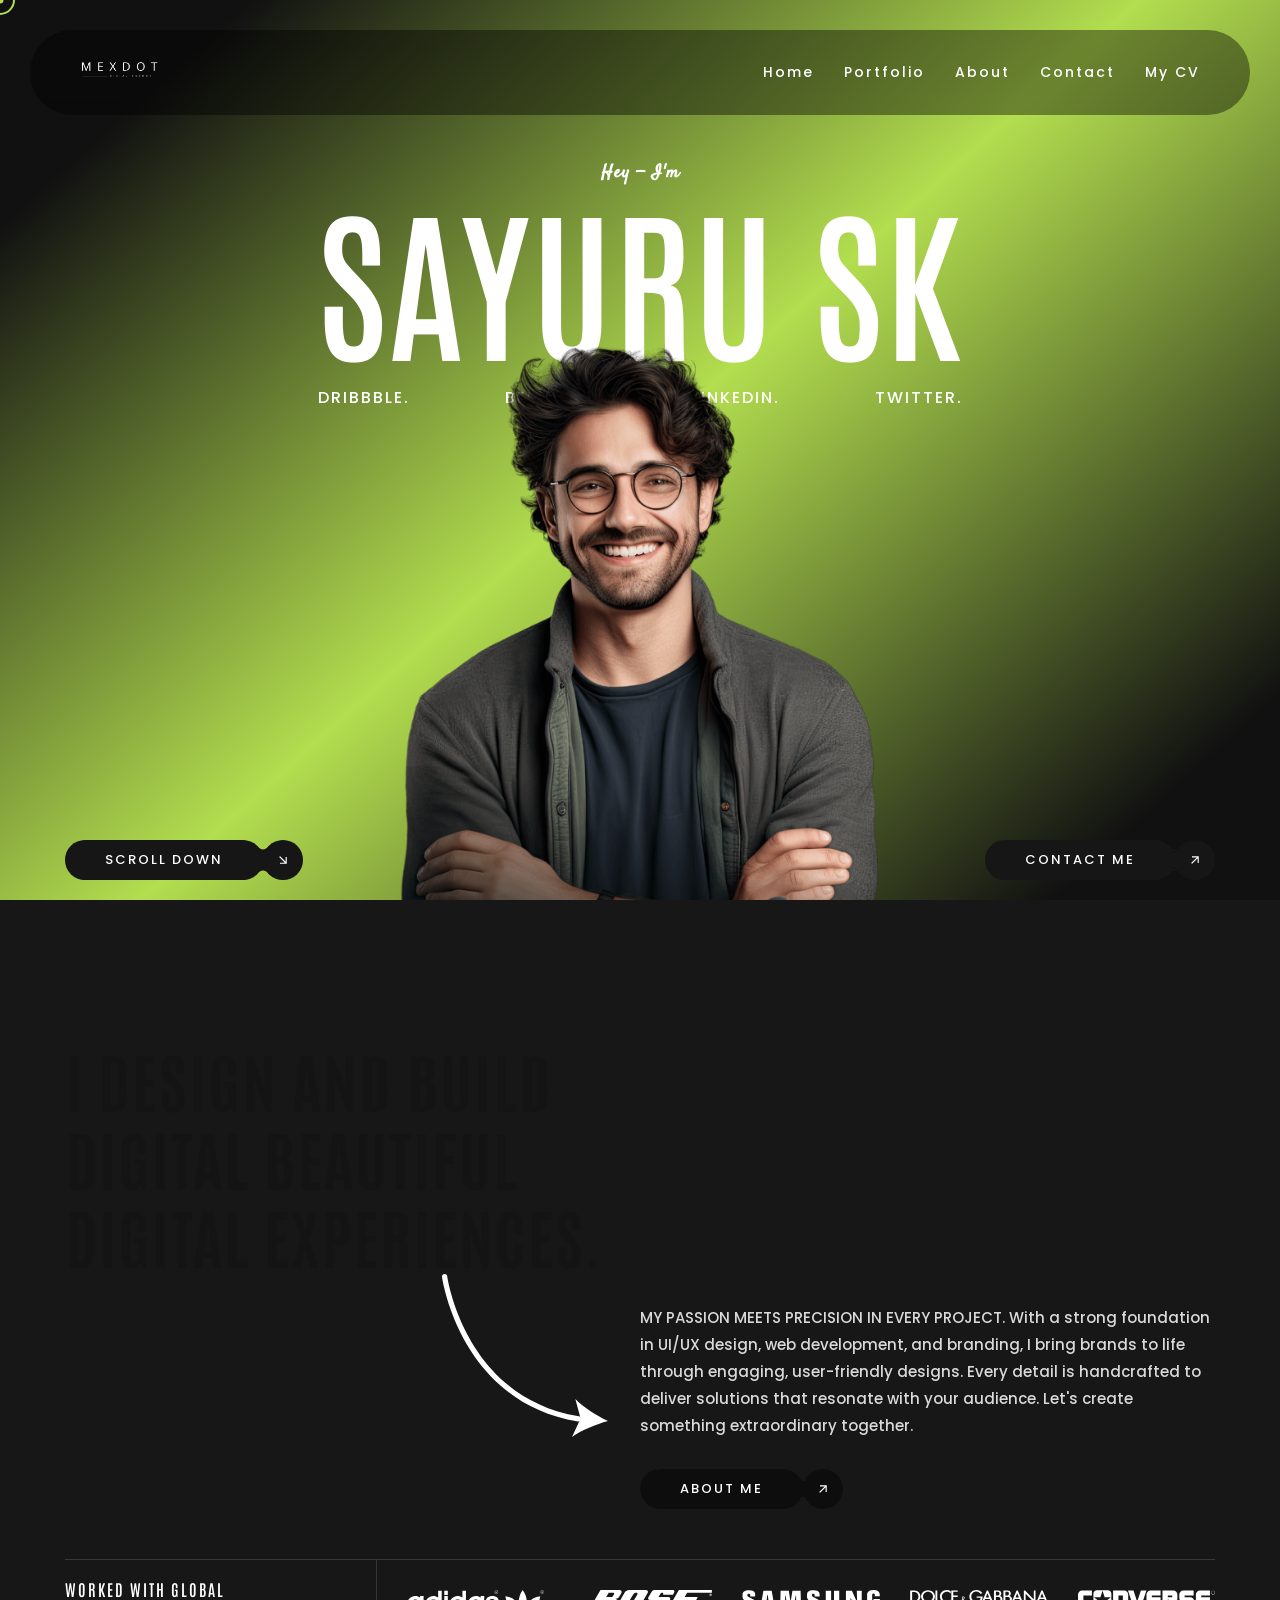
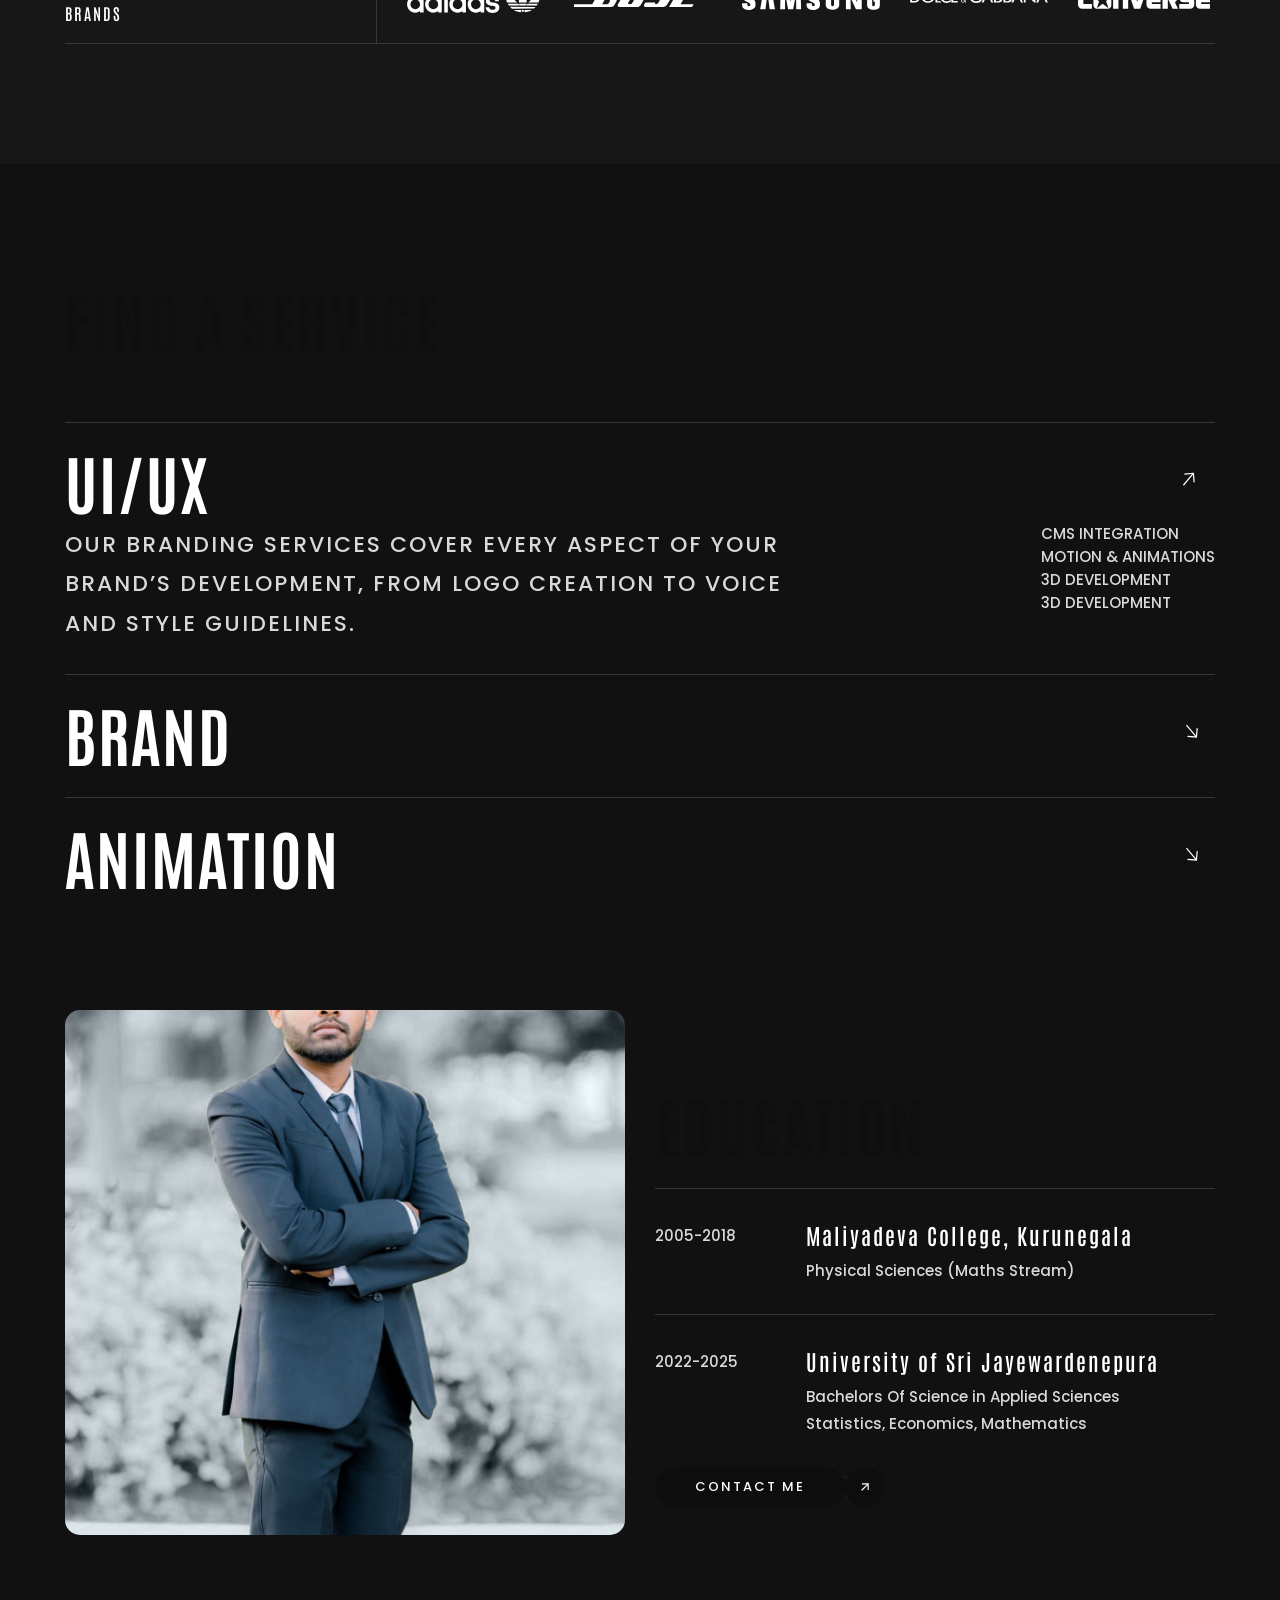
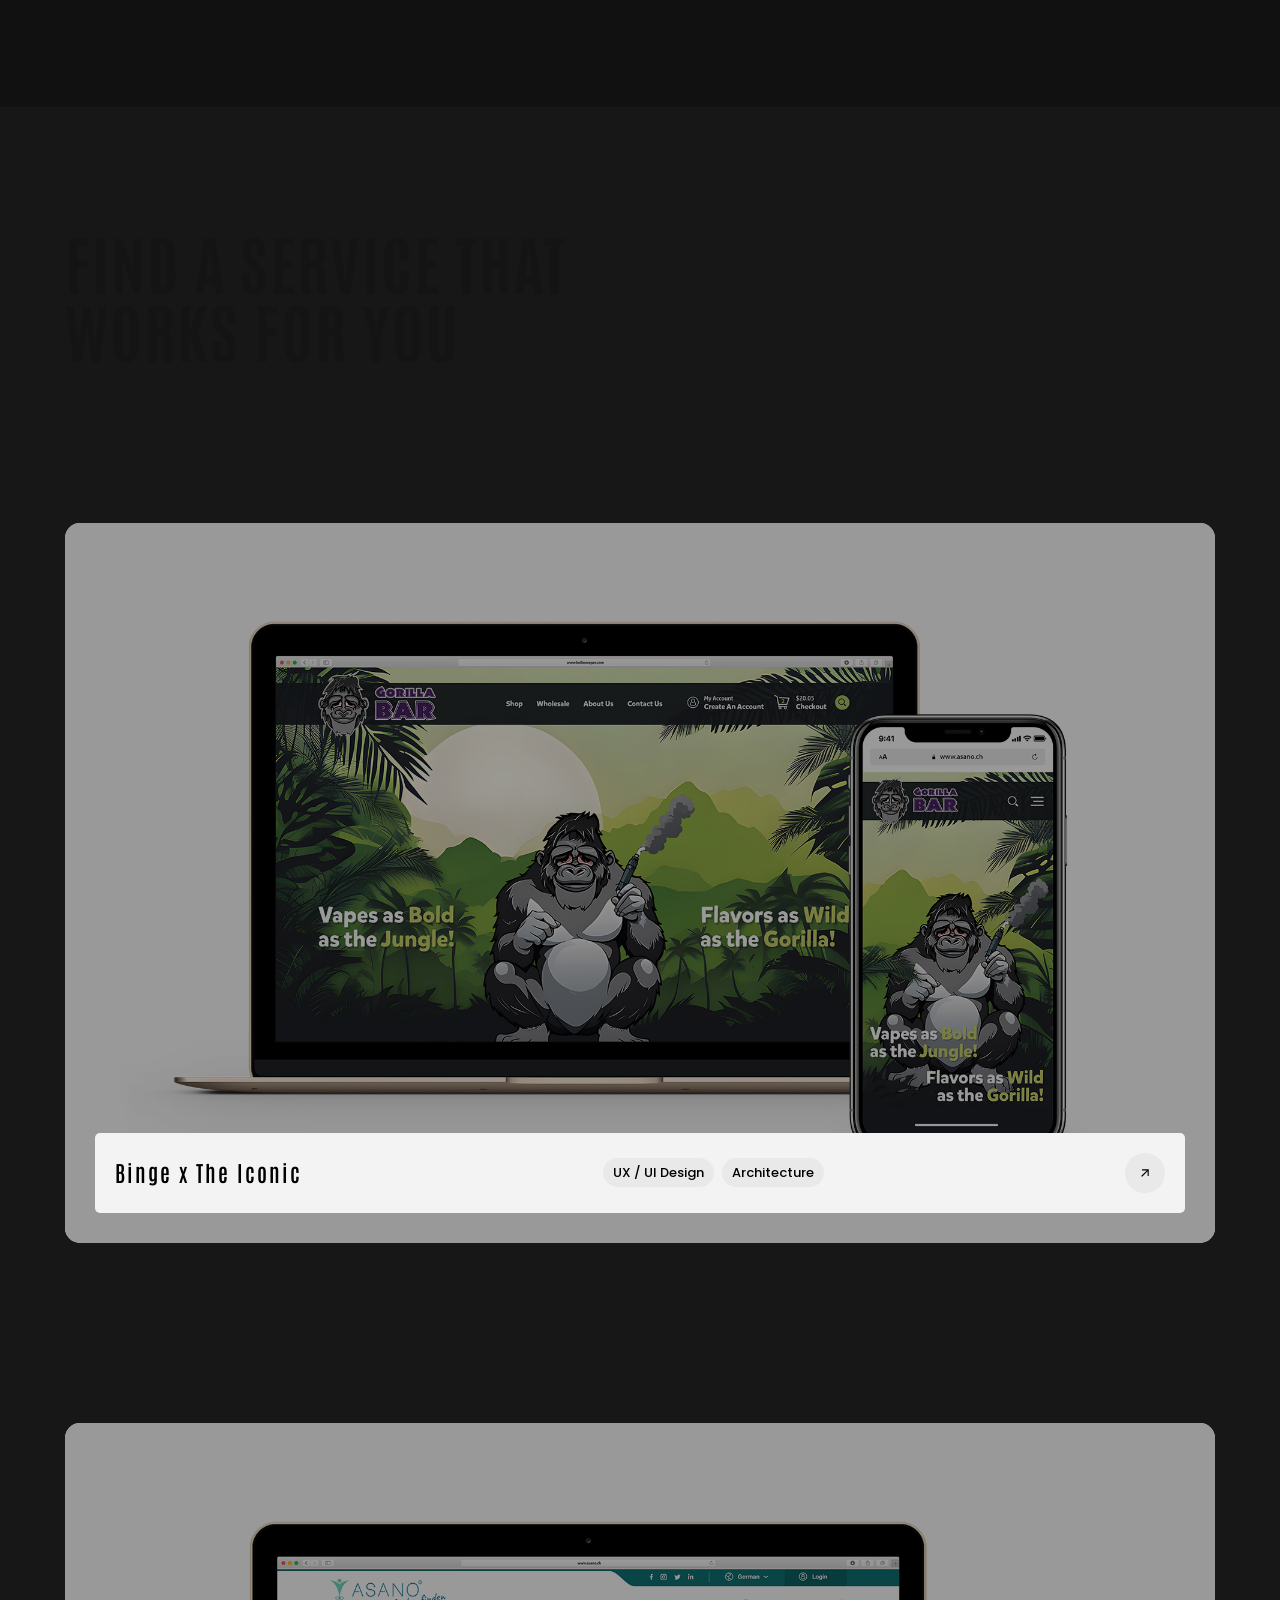
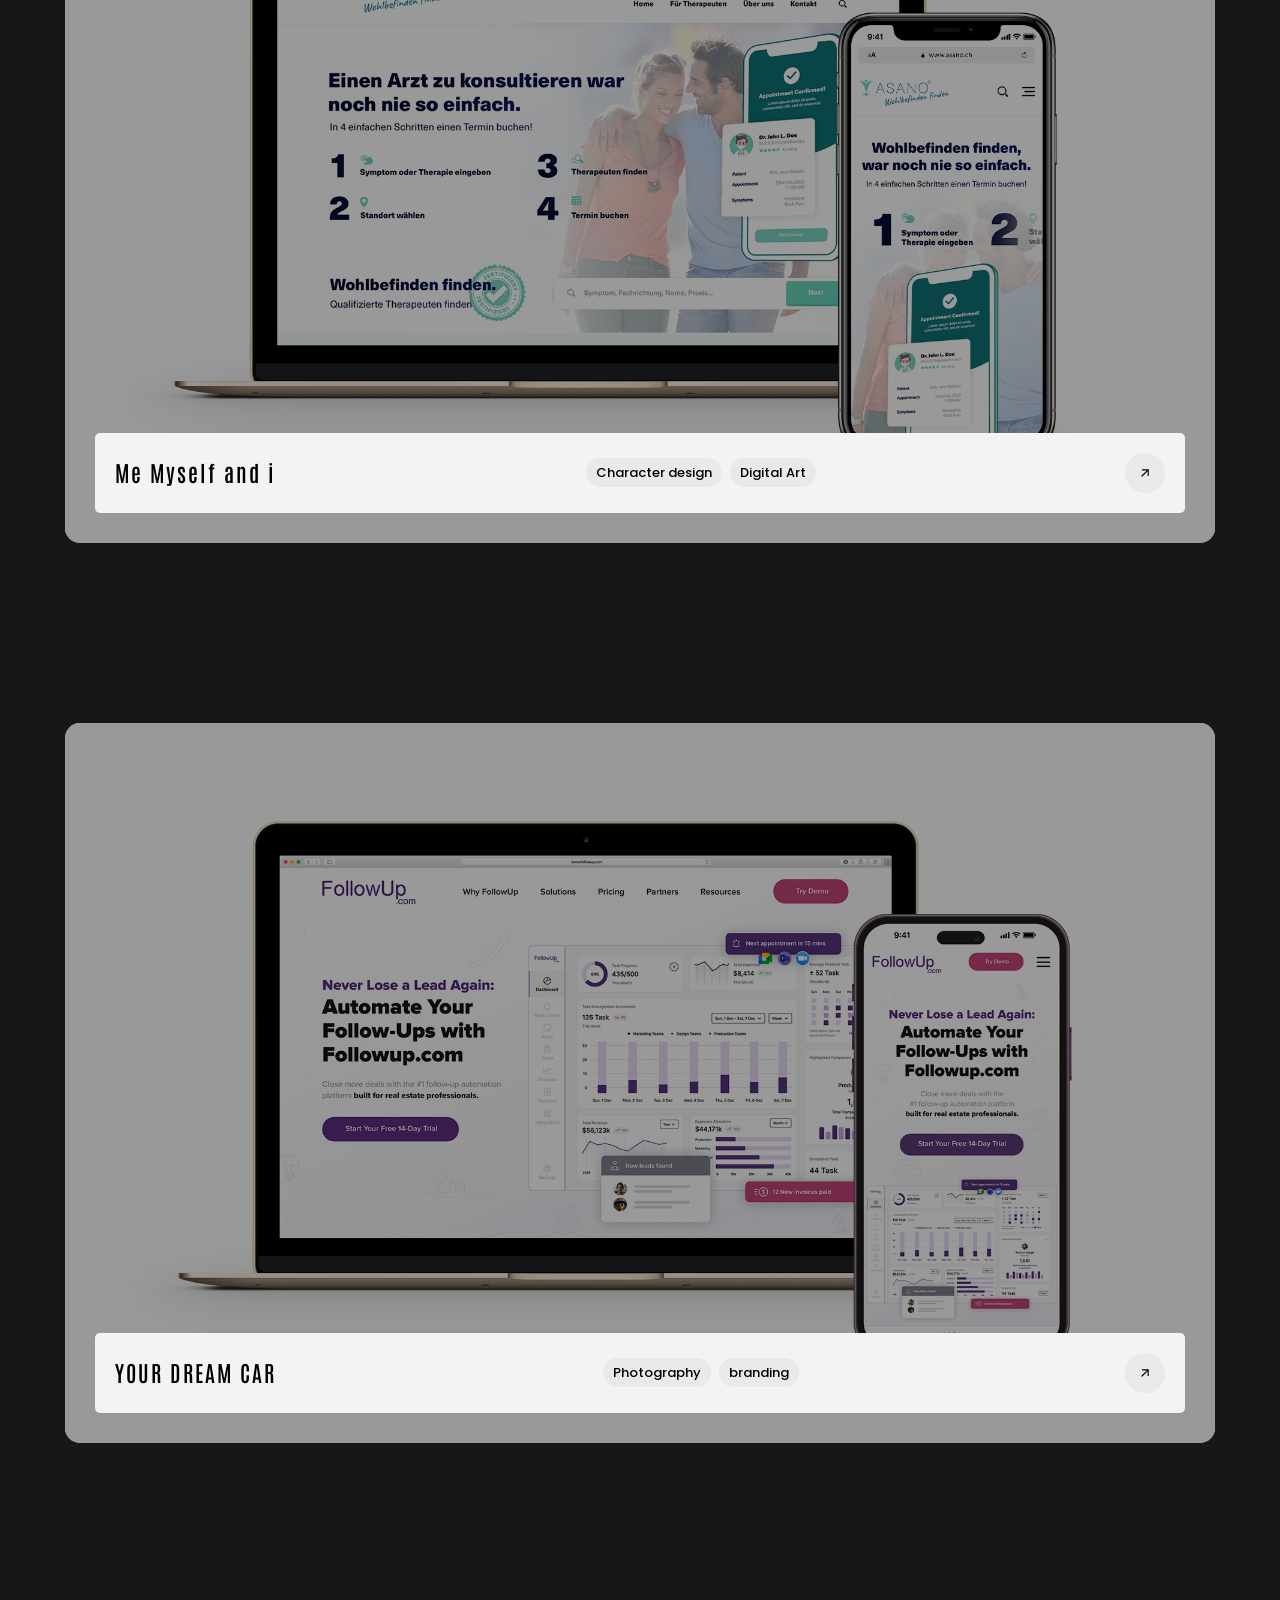
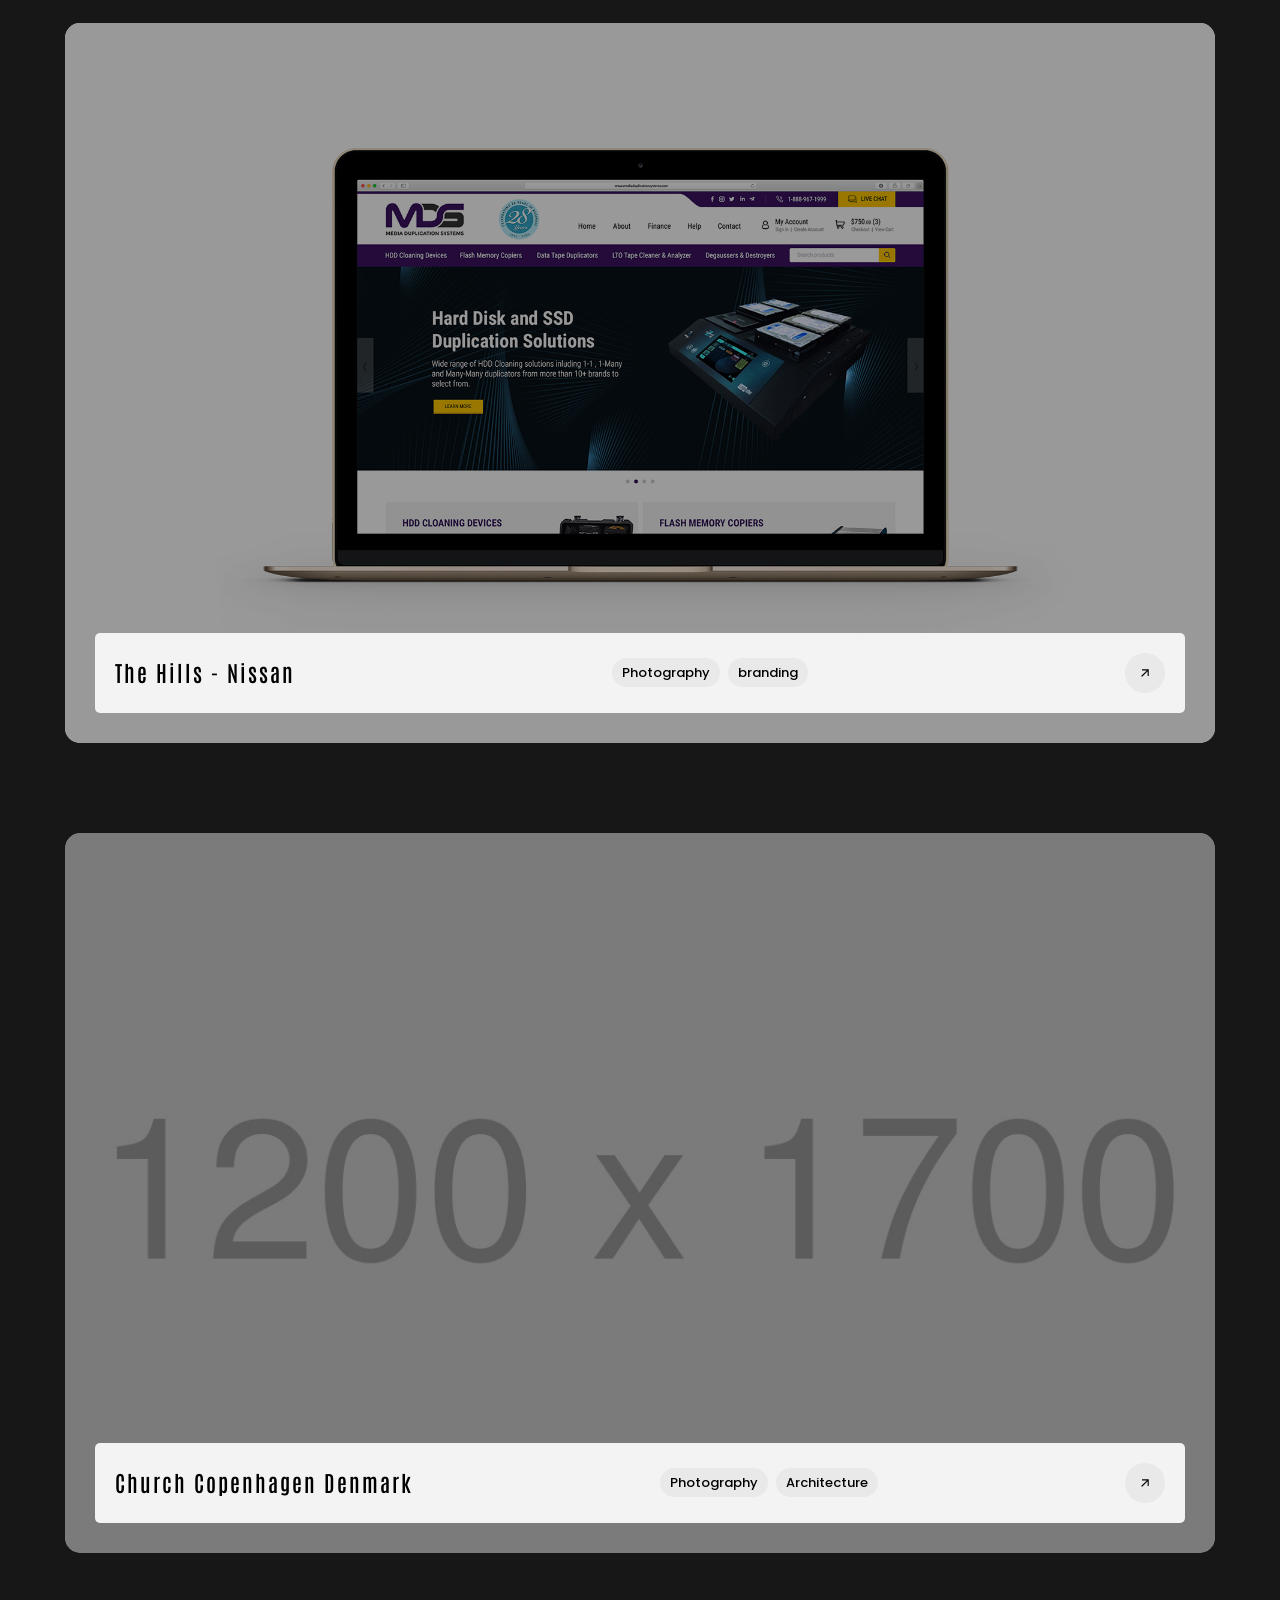
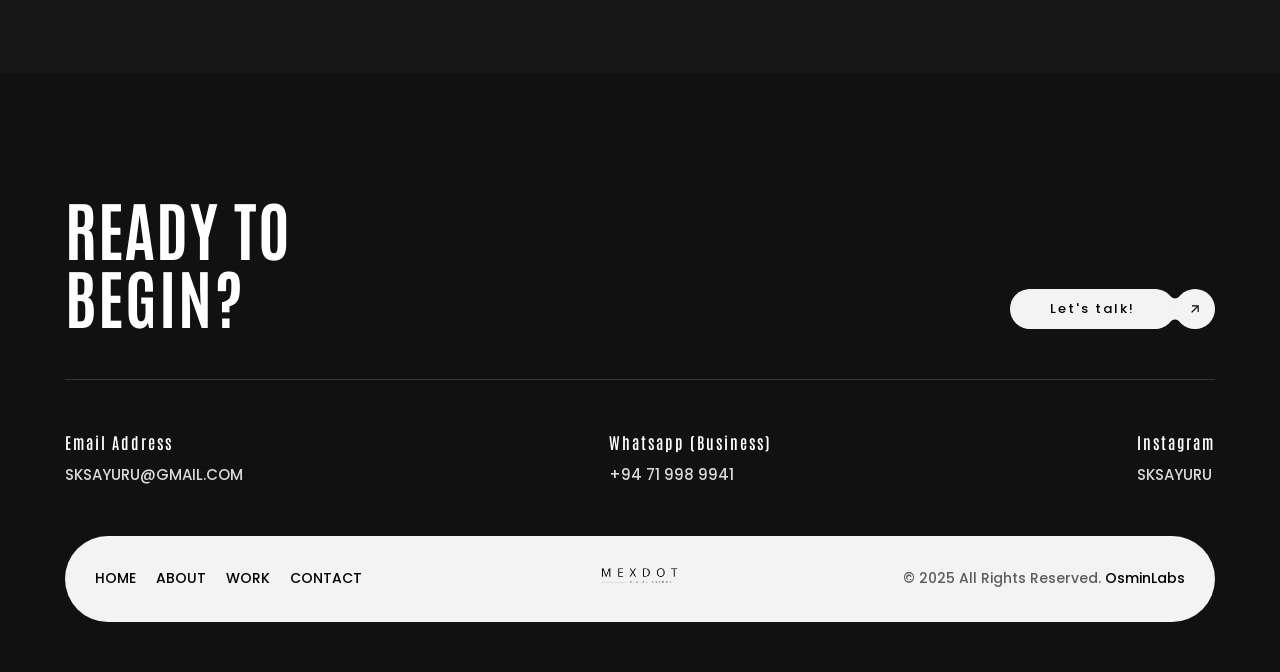
==== index.html @ 6bc0d2a9 "project4" ====
<!doctype html>
<html class="no-js" lang="">

<head>
    <meta charset="utf-8">
    <meta name="description" content="">
    <meta name="viewport" content="width=device-width, initial-scale=1">

    <link href="https://fonts.googleapis.com/css2?family=Poppins:wght@100;200;400;500&amp;display=swap"
        rel="stylesheet">
    <link href="https://fonts.googleapis.com/css2?family=Antonio:wght@100..700&display=swap" rel="stylesheet">
    <link href="https://fonts.googleapis.com/css2?family=Satisfy&display=swap" rel="stylesheet">
    <link rel="icon" href="assets/img/logo-32x32.png" sizes="32x32" />
    <link rel="icon" href="assets/img/logo-192x192.png" sizes="192x192" />

    <title>Sayuru Karunathilaka - Peronal Portfolio</title>

    <link href="assets/css/plugins.css" rel="stylesheet" />
    <link rel="stylesheet" href="assets/css/style.css">
</head>
<body class="v-dark dsn-ajax">

    <!-- <div id="dsn_preloader" class="preloader">

        <div class="dsnload p-absolute">
            <span class="dsnload__row">
                <span class="dsnload__img">
                    <img src="assets/img/logo-light.png" class="logo-dark" alt="Exfolio" decoding="async"
                        loading="lazy" />
                    <img src="assets/img/logo.png" class="logo-light" alt="Exfolio" decoding="async" loading="lazy" />
                </span>
            </span>
            <span class="dsnload__row dsnload__row--sibling">
                <span class="dsnload__img">
                    <img src="assets/img/logo-light.png" class="logo-dark" alt="Exfolio" decoding="async"
                        loading="lazy" />
                    <img src="assets/img/logo.png" class="logo-light" alt="Exfolio" decoding="async" loading="lazy" />
                </span>
            </span>
            <span class="dsnload__row dsnload__row--sibling">
                <span class="dsnload__img">
                    <img src="assets/img/logo-light.png" class="logo-dark" alt="Exfolio" decoding="async"
                        loading="lazy" />
                    <img src="assets/img/logo.png" class="logo-light" alt="Exfolio" decoding="async" loading="lazy" />
                </span>
            </span>
            <span class="dsnload__row dsnload__row--sibling">
                <span class="dsnload__img">
                    <img src="assets/img/logo-light.png" class="logo-dark" alt="Exfolio" decoding="async"
                        loading="lazy" />
                    <img src="assets/img/logo.png" class="logo-light" alt="Exfolio" decoding="async" loading="lazy" />
                </span>
            </span>


        </div>


        <div class="logo-box v-middle">
            <h3 class="title text-upper">Sayuru Karunathilaka</h3>
            <h6>Personal Portfolio</h6>
        </div>

        <div class="loading-count">
            <p>0</p>
        </div>

        <span class="loading-text text-uppercase mt-30 dsn-container">Loading ...</span>
        <div class="bg-load background-section d-flex align-items-end dsn-bg-pattern bg-offset bg-square">
            <svg class="dsn-separator-bottom dsn-icon-assistant-color" width="100%" height="100%" viewBox="0 0 100 10"
                preserveAspectRatio="none">
                <path class="path-anim separator__path" data-dsn-to="M 0 0 C 40 0 55 0 100 0 L 0 0 Z"
                    vector-effect="non-scaling-stroke" d="M 0 0 C 40 16 75 10 100 0 L 0 0 Z"></path>
            </svg>
        </div>

    </div> -->

    <svg width="0" height="0" class="p-absolute hidden">
        <defs>
            <filter id="buttonFilter">
                <feGaussianBlur in="SourceGraphic" stdDeviation="5" result="blur">
                </feGaussianBlur>
                <feColorMatrix in="blur" mode="matrix" values="1 0 0 0 0  0 1 0 0 0  0 0 1 0 0  0 0 0 19 -9"
                    result="buttonFilter"></feColorMatrix>
                <feComposite in="SourceGraphic" in2="buttonFilter" operator="atop">
                </feComposite>
                <feBlend in="SourceGraphic" in2="buttonFilter"></feBlend>
            </filter>
        </defs>
    </svg>

    <main id="main_root" class="main-root">

        <!-- ========== Menu ========== -->
        <header id="site_menu_header" class="site-header d-none">
            <div class="main-logo">
                <a href="index.html" data-dsn-text="EXFOLIO" class="custom-logo-link main-brand effect-ajax" rel="home"
                    aria-current="page">
                    <img src="assets/img/logo-light.png" class="custom-logo logo-light" alt="EXFOLIO" />
                    <img src="assets/img/logo.png" class="custom-logo logo-dark" alt="EXFOLIO" />
                </a>
            </div>
            <nav class="main-navigation ">
                <div class="menu-cover-title header-container dsn-container">MENU</div>
                <ul id="dsn-primary-list" class="primary-nav h2">
                    <li class="nav-item has-sub-menu">
                        <a title="Home" href="#0">
                            <span class="overflow ">Home</span>
                        </a>
                    </li>

                    <li class="nav-item has-sub-menu">
                        <a title="Home" href="#0">
                            <span class="overflow ">Portfolio</span>
                        </a>
                    </li>

                    <li class="nav-item ">
                        <a title="About" href="about.html">
                            <span class="overflow">About</span>
                        </a>
                    </li>

                    <li class="nav-item ">
                        <a title="Contact" href="contact.html">
                            <span class="overflow">Contact</span>
                        </a>
                    </li>

                    <li class="nav-item has-sub-menu">
                        <a title="Home" href="#0">
                            <span class="overflow ">My CV</span>
                        </a>
                    </li>
                </ul>

                <div class="container-content  d-flex flex-column justify-content-center section-margin">
                    <div class="nav__info">
                        <div class="nav-content">
                            <h5 class="sm-title-block mb-10">Studio</h5>
                            26-30 New Damietta
                            El-Mahalla El-Kubra, SK1 66LM

                        </div>
                        <div class="nav-content mt-30">
                            <h5 class="sm-title-block mb-10">Contact</h5>
                            <p class="links over-hidden mb-1">
                                <a class="link-hover d-block" href="tel:00201004392260"
                                    data-hover-text="+00 (2)012 3321">+00
                                    (2)01004392260</a>
                                <a class="link-hover" href="tel:00201024552406" data-hover-text="+00 (2)012 3321">+00
                                    (2)01024552406</a>
                            </p>
                            <p class="links over-hidden"><a class="link-hover" href="mailto:info@dsngrid.com"
                                    data-hover-text="info@dsngrid.com">info@dsngrid.com</a></p>

                        </div>
                    </div>
                    <div class="nav-social nav-content mt-30">
                        <div class="nav-social-inner p-relative">
                            <h5 class="sm-title-block mb-10">Follow us</h5>
                            <ul style="--dsn-li-name: dsn6;">
                                <li style="--dsn-li-index: 0;"><a href="#0" target="_blank"
                                        rel="nofollow noopener noreferrer">Dribbble.</a></li>
                                <li style="--dsn-li-index: 1;"><a href="#0" target="_blank"
                                        rel="nofollow noopener noreferrer">Behance.</a></li>
                                <li style="--dsn-li-index: 2;"><a href="#0" target="_blank"
                                        rel="nofollow noopener noreferrer">Linkedin.</a></li>
                                <li style="--dsn-li-index: 3;"><a href="#0" target="_blank"
                                        rel="nofollow noopener noreferrer">Twitter.</a></li>
                            </ul>
                        </div>
                    </div>
                </div>
            </nav>
            <div id="navbar_toggle" class="navbar-toggle">
                <div class="toggle-icon">
                    <div class="toggle-line"></div>
                    <div class="toggle-line"></div>
                    <div class="toggle-line"></div>
                </div>
                <div class="toggle-text">
                    <div class="text-menu">Menu</div>
                    <div class="text-open">Open</div>
                    <div class="text-close">Close</div>
                </div>
            </div>
            <div class="bg-load background-main"></div>

            <svg width="100%" height="100%" viewBox="0 0 100 100" preserveAspectRatio="none"
                class="bg-load dsn-svg-transition">
                <path vector-effect="non-scaling-stroke" d="M 0 100 V 100 Q 50 100 100 100 V 100 z" />
            </svg>

        </header>
        <!-- ========== End Menu ========== -->

        <div id="dsn-scrollbar">

            <!-- ========== Header ========== -->
            <header id="dsn_header"
                class="header-personal v-dark-head dsn-header-animation h-100-v dsn-header-animation">
                <div class="bg-gradient p-absolute w-100 h-100 top-0 left-0"></div>
                <div class="p-relative dsn-hero-parallax-title h-100-v d-flex  z-index-1">
                    <div class="p-relative d-flex flex-column justify-content-center w-100  h-100">
                        <div
                            class="box-content d-flex flex-column z-index-1 align-items-center text-center dsn-container">
                            <div id="hero_title">
                                <h5 class="sub-heading">Hey — I'm</h5>
                                <h1
                                    class="ah-headline title-lg clip is-full-width text-upper d-flex justify-content-center">
                                    Sayuru SK
                                </h1>

                                <div class="social-box p-relative mt-20">
                                    <ul class="d-flex justify-content-between gap-50">
                                        <li><a class="text-upper heading-color sm-title-block" href="#0" target="_blank"
                                                rel="nofollow noopener noreferrer">Dribbble.</a>
                                        </li>
                                        <li class="text-upper heading-color sm-title-block"><a href="#0" target="_blank"
                                                rel="nofollow noopener noreferrer">Behance.</a>
                                        </li>
                                        <li class="text-upper heading-color sm-title-block"><a href="#0" target="_blank"
                                                rel="nofollow noopener noreferrer">Linkedin.</a>
                                        </li>
                                        <li class="text-upper heading-color sm-title-block"><a href="#0" target="_blank"
                                                rel="nofollow noopener noreferrer">Twitter.</a>
                                        </li>
                                    </ul>
                                </div>
                            </div>

                        </div>
                    </div>
                </div>

                <div class="box-img z-index-1 w-100 text-center">
                    <img src="assets/img/portrait.png" alt="">
                </div>

                <div class="footer-head w-100 left-0 p-absolute bottom-0 z-index-2 pb-40">
                    <div class="container d-flex justify-content-between">
                        <div class="dsn-btn dsn-btn-shape rotate-icon d-flex">

                            <a class="button background-section" href="#page_wrapper" rel="nofollow"
                                data-dsn-option='{"ease": "power4.inOut" , "duration" : 1.5}'>
                                <span class="title-btn text-upper p-relative  z-index-1 heading-color"
                                    data-animate-text="Scroll Down">
                                    <span>Scroll Down</span>
                                </span>
                            </a>

                            <span class="icon background-section">
                                <svg xmlns="http://www.w3.org/2000/svg" viewBox="0 0 384 512">
                                    <path d="M328 96h24v288h-48V177.9L81 401l-17 17-33.9-34 17-17 223-223H64V96h264z">
                                    </path>
                                </svg>
                            </span>

                        </div>

                        <div class="dsn-btn dsn-btn-shape d-flex">

                            <a class="button background-section effect-ajax" href="contact.html"
                                data-dsn-text="Contact Mes">
                                <span class="title-btn text-upper p-relative  z-index-1 heading-color"
                                    data-animate-text="Contact Me">
                                    <span>Contact Me</span>
                                </span>
                            </a>

                            <span class="icon background-section">
                                <svg xmlns="http://www.w3.org/2000/svg" viewBox="0 0 384 512">
                                    <path d="M328 96h24v288h-48V177.9L81 401l-17 17-33.9-34 17-17 223-223H64V96h264z">
                                    </path>
                                </svg>
                            </span>

                        </div>
                    </div>
                </div>
            </header>
            <!-- ========== End Header ========== -->

            <div id="page_wrapper" class="wrapper">


                <!-- ========== About Us ========== -->
                <section class="about-personal background-section section-padding">

                    <div class="container">
                        <div class="content p-relative">
                            <h2 class="title text-upper mt-20 dsn-fill">I DESIGN AND BUILD <br> DIGITAL
                                BEAUTIFUL <br>
                                DIGITAL EXPERIENCES.</h2>

                            <svg class="svg-arrow p-absolute dsn-up" width="168" height="168" viewBox="0 0 168 168"
                                fill="none" xmlns="http://www.w3.org/2000/svg">
                                <g clip-path="url(#clip0_2611_728)">
                                    <mask maskUnits="userSpaceOnUse" x="0" y="0" width="168" height="168">
                                        <path d="M168 168L168 0L0 -7.34351e-06L-7.34351e-06 168L168 168Z"
                                            fill="white" />
                                    </mask>
                                    <g mask="url(#mask0_2611_728)">
                                        <path
                                            d="M-1.14418e-07 2.61757C0.00188117 1.9525 0.256151 1.31293 0.711416 0.828103C1.16668 0.343275 1.789 0.0493324 2.45264 0.0056675C3.11628 -0.0379968 3.77178 0.171871 4.28665 0.592868C4.80151 1.01386 5.13738 1.6146 5.22638 2.27369C5.39176 3.48382 22.9163 123.719 136.814 142.201C137.503 142.314 138.118 142.693 138.526 143.258C138.932 143.823 139.099 144.526 138.988 145.215C138.876 145.902 138.496 146.517 137.931 146.924C137.366 147.331 136.663 147.498 135.974 147.386C18.186 128.271 0.191629 4.22145 0.0236293 2.97195C0.00791771 2.85447 2.05536e-05 2.73608 -1.14418e-07 2.61757Z"
                                            fill="#3D3D3D" />
                                        <path
                                            d="M166 146.993C154.224 150.202 139.441 156.155 130 163L138.587 144.6L133.346 125C141.449 133.374 154.966 141.791 166 146.993Z"
                                            fill="#3D3D3D" />
                                    </g>
                                </g>
                                <defs>
                                    <clipPath>
                                        <rect width="168" height="168" fill="white"
                                            transform="matrix(-4.37114e-08 1 1 4.37114e-08 0 0)" />
                                    </clipPath>
                                </defs>
                            </svg>


                            <div class="w-50 ml-auto">
                                <p class="max-w570 mt-30  dsn-up">MY PASSION MEETS PRECISION IN EVERY PROJECT.
                                    With a strong foundation in UI/UX design, web development, and branding, 
                                    I bring brands to life through engaging, user-friendly designs. 
                                    Every detail is handcrafted to deliver solutions that resonate with your audience. 
                                    Let's create something extraordinary together.
                                </p>

                                <div class="dsn-up">
                                    <div class="dsn-btn dsn-btn-shape d-flex mt-30 ">

                                        <a class="button background-main v-dark effect-ajax" href="about.html">
                                            <span class="title-btn text-upper p-relative  z-index-1 heading-color"
                                                data-animate-text="About Me">
                                                <span>About Me</span>
                                            </span>
                                        </a>

                                        <span class="icon background-main v-dark">
                                            <svg xmlns="http://www.w3.org/2000/svg" viewBox="0 0 384 512">
                                                <path
                                                    d="M328 96h24v288h-48V177.9L81 401l-17 17-33.9-34 17-17 223-223H64V96h264z">
                                                </path>
                                            </svg>
                                        </span>

                                    </div>
                                </div>

                            </div>
                        </div>

                        <div class="box-brands mt-50 border-top border-bottom dsn-swiper dsn-up"
                            data-dsn-option='{"spaceBetween":30,"centeredSlides":false,"direction":"horizontal","autoHeight":false,"slideToClickedSlide":false,"grabCursor":true,"mousewheel":false,"loop":false,"parallax":false,"slidesPerView":5,"speed":1000,"effect":"slide"}'>
                            <div class="d-grid custom-width align-items-center">
                                <div class="box-title">
                                    <h6>WORKED WITH GLOBAL <br>  BRANDS</h6>
                                </div>

                                <div class="brand-inner border-left p-relative">
                                    <div class="swiper swiper-container">
                                        <div class="swiper-wrapper">
                                            <div class="swiper-slide brand-item">
                                                <img src="assets/img/brand/1.svg" alt="">
                                            </div>

                                            <div class="swiper-slide brand-item">
                                                <img src="assets/img/brand/2.svg" alt="">
                                            </div>

                                            <div class="swiper-slide brand-item">
                                                <img src="assets/img/brand/3.svg" alt="">
                                            </div>

                                            <div class="swiper-slide brand-item">
                                                <img src="assets/img/brand/5.svg" alt="">
                                            </div>

                                            <div class="swiper-slide brand-item">
                                                <img src="assets/img/brand/6.svg" alt="">
                                            </div>

                                            <div class="swiper-slide brand-item">
                                                <img src="assets/img/brand/1.svg" alt="">
                                            </div>

                                            <div class="swiper-slide brand-item">
                                                <img src="assets/img/brand/2.svg" alt="">
                                            </div>

                                            <div class="swiper-slide brand-item">
                                                <img src="assets/img/brand/3.svg" alt="">
                                            </div>

                                            <div class="swiper-slide brand-item">
                                                <img src="assets/img/brand/5.svg" alt="">
                                            </div>

                                            <div class="swiper-slide brand-item">
                                                <img src="assets/img/brand/6.svg" alt="">
                                            </div>
                                        </div>
                                    </div>
                                </div>
                            </div>
                        </div>
                    </div>
                </section>
                <!-- ========== End About Us ========== -->

                <!-- ==========  Service ========== -->
                <section
                    class="dsn-service services-accordion section-margin not-filter dsn-filter ">
                    <div class="container">

                        <div class="section-title dsn-fill d-flex flex-column mb-70">
                            <!-- <span class="sub-heading mb-5">SERVICES</span> -->
                            <h2 class="title ">Find a
                                service</h2>
                        </div>

                        <div class="services-inner dsn-accordion">
                            <div class="accordion__wrapper">

                                <div class="accordion__item dsn-up active">
                                    <div
                                        class="accordion__question user-no-selection d-flex align-items-center justify-content-between">
                                        <h2 class="title tab-title heading-color text-upper" role="tab" data-tab="0">
                                            UI/UX</h2>

                                        <div class="icon">
                                            <svg xmlns="http://www.w3.org/2000/svg" width="17" height="15"
                                                viewBox="0 0 17 15" fill="">
                                                <path
                                                    d="M10.185 0.699692L9.33651 1.54822L14.6863 6.898L0.598282 6.88707L0.599212 8.08442L14.6872 8.09535L9.34574 13.4368L10.1956 14.2867L16.9838 7.49846L10.185 0.699692Z"
                                                    fill=""></path>
                                            </svg>
                                        </div>
                                    </div>

                                    <div class="accordion__answer tab-description active w-100" role="tabpanel"
                                        data-tab="0">
                                        <div class="d-grid grid-1-half">
                                            <div class="text">
                                                <p class="title-block text-upper">Our branding services cover every
                                                    aspect of your brand’s development, from logo creation to voice and
                                                    style guidelines.</p>
                                            </div>

                                            <ul class="text-upper ml-auto body-color">
                                                <li>CMS Integration</li>
                                                <li>Motion & Animations</li>
                                                <li>3D Development</li>
                                                <li>3D Development</li>
                                            </ul>
                                        </div>
                                    </div>
                                </div>

                                <div class="accordion__item dsn-up">
                                    <div
                                        class="accordion__question user-no-selection d-flex align-items-center justify-content-between">
                                        <h2 class="title tab-title heading-color text-upper" role="tab" data-tab="0">
                                            Brand</h2>

                                        <div class="icon">
                                            <svg xmlns="http://www.w3.org/2000/svg" width="17" height="15"
                                                viewBox="0 0 17 15" fill="">
                                                <path
                                                    d="M10.185 0.699692L9.33651 1.54822L14.6863 6.898L0.598282 6.88707L0.599212 8.08442L14.6872 8.09535L9.34574 13.4368L10.1956 14.2867L16.9838 7.49846L10.185 0.699692Z"
                                                    fill=""></path>
                                            </svg>
                                        </div>
                                    </div>
                                    <div class="accordion__answer tab-description w-100" role="tabpanel" data-tab="0">
                                        <div class="d-grid grid-1-half">
                                            <div class="text">
                                                <p class="title-block text-upper">Our branding services cover every
                                                    aspect of your brand’s development, from logo creation to voice and
                                                    style guidelines.</p>
                                            </div>

                                            <ul class="text-upper ml-auto body-color">
                                                <li>CMS Integration</li>
                                                <li>Motion & Animations</li>
                                                <li>3D Development</li>
                                            </ul>
                                        </div>
                                    </div>
                                </div>

                                <div class="accordion__item dsn-up">
                                    <div
                                        class="accordion__question user-no-selection d-flex align-items-center justify-content-between">
                                        <h2 class="title tab-title heading-color text-upper" role="tab" data-tab="0">
                                            Animation</h2>

                                        <div class="icon">
                                            <svg xmlns="http://www.w3.org/2000/svg" width="17" height="15"
                                                viewBox="0 0 17 15" fill="">
                                                <path
                                                    d="M10.185 0.699692L9.33651 1.54822L14.6863 6.898L0.598282 6.88707L0.599212 8.08442L14.6872 8.09535L9.34574 13.4368L10.1956 14.2867L16.9838 7.49846L10.185 0.699692Z"
                                                    fill=""></path>
                                            </svg>
                                        </div>
                                    </div>
                                    <div class="accordion__answer tab-description w-100" role="tabpanel" data-tab="0">
                                        <div class="d-grid grid-1-half">
                                            <div class="text">
                                                <p class="title-block text-upper">Our branding services cover every
                                                    aspect of your brand’s development, from logo creation to voice and
                                                    style guidelines.</p>
                                            </div>

                                            <ul class="text-upper ml-auto body-color">
                                                <li>CMS Integration</li>
                                                <li>Motion & Animations</li>
                                                <li>3D Development</li>
                                            </ul>
                                        </div>
                                    </div>
                                </div>
                            </div>
                        </div>
                    </div>
                </section>


                <!-- ==========   Skill ========== -->
                <!-- <div class="background-section section-padding">
                    <div class="container">
                        <div class="d-grid grid-half-1">
                            <div class="box-title d-flex flex-column justify-content-center">
                                <div class="section-title d-flex flex-column">
                                    <span class="sub-heading dsn-fill">TOOLS SECTION</span>

                                    <h2 class="title dsn-fill">TOOLS FOR <br> MY EXPERTISE</h2>
                                    <h4 class="title-block mb-5">Extended, not limited to</h4>
                                </div>
                            </div>

                            <div class="dsn-skills">
                                <div class="d-grid grid-md-3 dsn-layout-fade-up">
                                    <div
                                        class="dsn-skills-item grid-item background-main has-border-radius p-10 d-flex align-items-center dsn-up">

                                        <div class="box-img mr-15 v-dark background-section">
                                            <img src="assets/img/skills/1.png" alt="">
                                        </div>

                                        <div class="skills-inner w-100 ">

                                            <h6 class="dsn-title-award sm-title-block mb-5">ADOBE PHOTOSHOP</h6>

                                            <span class="number mb-5">84%</span>

                                            <div class="bar-progress background-section has-border-radius">
                                                <span
                                                    class="fill dsn-animate-skill background-heading has-border-radius"
                                                    data-dsn-width="84%"></span>
                                            </div>
                                        </div>
                                    </div>

                                    <div
                                        class="dsn-skills-item grid-item background-main has-border-radius p-10 d-flex align-items-center dsn-up">

                                        <div class="box-img mr-15 v-dark background-section">
                                            <img src="assets/img/skills/2.png" alt="">
                                        </div>

                                        <div class="skills-inner w-100 ">
                                            <h6 class="dsn-title-award sm-title-block mb-5">Adobe Illustrator</h6>
                                        </div>
                                    </div>

                                    <div
                                        class="dsn-skills-item grid-item background-main has-border-radius p-10 d-flex align-items-center dsn-up">

                                        <div class="box-img mr-15 v-dark background-section">
                                            <img src="assets/img/skills/3.png" alt="">
                                        </div>

                                        <div class="skills-inner w-100 ">
                                            <h6 class="dsn-title-award sm-title-block mb-5">Figma</h6>
                                        </div>
                                    </div>

                                    <div
                                    class="dsn-skills-item grid-item background-main has-border-radius p-10 d-flex align-items-center dsn-up">

                                    <div class="box-img mr-15 v-dark background-section">
                                        <img src="assets/img/skills/4.png" alt="">
                                    </div>

                                    <div class="skills-inner w-100 ">
                                        <h6 class="dsn-title-award sm-title-block mb-5">Adobe Xd</h6>
                                    </div>
                                </div>

                                    <div
                                        class="dsn-skills-item grid-item background-main has-border-radius p-10 d-flex align-items-center dsn-up">

                                        <div class="box-img mr-15 v-dark background-section">
                                            <img src="assets/img/skills/5.webp" alt="">
                                        </div>

                                        <div class="skills-inner w-100 ">

                                            <h6 class="dsn-title-award sm-title-block mb-5">webflow</h6>

                                            <span class="number mb-5">92%</span>

                                            <div class="bar-progress background-section has-border-radius">
                                                <span
                                                    class="fill dsn-animate-skill background-heading has-border-radius"
                                                    data-dsn-width="92%"></span>
                                            </div>
                                        </div>
                                    </div>

                                    <div
                                        class="dsn-skills-item grid-item background-main has-border-radius p-10 d-flex align-items-center dsn-up">

                                        <div class="box-img mr-15 v-dark background-section">
                                            <img src="assets/img/skills/4.webp" alt="">
                                        </div>

                                        <div class="skills-inner w-100 ">

                                            <h6 class="dsn-title-award sm-title-block mb-5">Slack Technologies</h6>

                                            <span class="number mb-5">77%</span>

                                            <div class="bar-progress background-section has-border-radius">
                                                <span
                                                    class="fill dsn-animate-skill background-heading has-border-radius"
                                                    data-dsn-width="77%"></span>
                                            </div>
                                        </div>
                                    </div>
                                </div>

                            </div>
                        </div>
                    </div>
                </div> -->
                <!-- ==========  End Skill ========== -->

                <!-- ==========  End EDUCATION ========== -->
                <section class="dsn-award section-margin">
                    <div class="container">
                        <div class="d-grid grid-md-2 over-hidden">
                            <div class="box-img h-100 has-border-radius dsn-animate dsn-effect-down"
                                data-dsn-grid="move-up">
                                <img class="has-border-radius" src="assets/img/header-personal.jpg" alt="">
                            </div>

                            <div class="box-text d-flex flex-column justify-content-center pt-80 pb-80">
                                <div class="section-title d-flex flex-column mb-30">
                                    <!-- <span class="sub-heading dsn-fill">TOOLS SECTION</span> -->

                                    <h2 class="title dsn-fill">EDUCATION</h2>
                                </div>

                                <div class="award-item d-grid custom-width dsn-up">
                                    <div class="date">2005-2018</div>

                                    <div class="">
                                        <h4 class="title-block mb-5">Maliyadeva College, Kurunegala</h4>
                                        <p>Physical Sciences (Maths Stream)</p>
                                    </div>
                                </div>

                                <div class="award-item d-grid custom-width dsn-up">
                                    <div class="date">2022-2025</div>

                                    <div class="">
                                        <h4 class="title-block mb-5">University of Sri Jayewardenepura</h4>
                                        <p>Bachelors Of Science in Applied Sciences</p>
                                        <p>Statistics, Economics, Mathematics</p>
                                    </div>
                                </div>

                                <div class="dsn-up">
                                    <div class="dsn-btn dsn-btn-shape d-flex">

                                        <a class="button background-main v-dark effect-ajax" href="contact.html">
                                            <span class="title-btn text-upper p-relative  z-index-1 heading-color"
                                                data-animate-text="Contact me">
                                                <span>Contact me</span>
                                            </span>
                                        </a>

                                        <span class="icon background-main v-dark">
                                            <svg xmlns="http://www.w3.org/2000/svg" viewBox="0 0 384 512">
                                                <path
                                                    d="M328 96h24v288h-48V177.9L81 401l-17 17-33.9-34 17-17 223-223H64V96h264z">
                                                </path>
                                            </svg>
                                        </span>

                                    </div>
                                </div>

                            </div>
                        </div>
                    </div>
                </section>
                <!-- ==========  End EDUCATION ========== -->

                <!-- ==========  Work Vertical Effect ========== -->
                <section class="our-work work-scroll  section-padding background-section not-filter dsn-filter">
                    <div class="container">

                        <div class="section-title dsn-fill d-flex flex-column mb-70">
                            <!-- <span class="sub-heading mb-5">What we’re good at</span> -->
                            <h2 class="title ">Find a
                                service That<br>
                                works for you</h2>
                        </div>
                    </div>

                    <div class="container">
                        <div class="dsn-cards use-v-scroll p-relative"
                             data-dsn-option='{"speed" : 4,"center_screen" : true }'>
                            <div class="dsn-posts ">
                                <article class="dsn-item-post grid-item over-hidden p-relative has-border-radius">

                                    <div class="box-content d-flex ">
                                        <div class="img-cat w-100">
                                            <div
                                                    class="box-image-bg w-100 over-hidden has-border-radius before-z-index dsn-swiper-parallax-transform p-relative" data-overlay="4">
                                                <img src="assets/img/portfolio/project1/1.jpg"
                                                     class="cover-bg-img dsn-swiper-parallax-transform" alt="" />
                                            </div>
                                        </div>

                                        <div
                                                class="post-content v-light background-main z-index-1 d-flex flex-column p-absolute">

                                            <div class="post-info d-flex justify-content-between align-items-center">
                                                <h2 class="post-title word-wrap d-inline-block title-block">
                                                    <a href="project-1.html" class="effect-ajax init-color"
                                                       data-dsn-ajax="work">Binge x The Iconic</a>
                                                </h2>

                                                <div class="cat background-main d-flex">
                                                    <span class="background-section heading-color">UX / UI Design</span>
                                                    <span class="background-section heading-color">Architecture</span>
                                                </div>

                                                <a href="project-1.html"
                                                   class="dsn-btn dsn-btn-shape d-flex effect-ajax">
                                                    <span class="icon background-section">
                                                        <svg xmlns="http://www.w3.org/2000/svg" viewBox="0 0 384 512">
                                                            <path
                                                                    d="M328 96h24v288h-48V177.9L81 401l-17 17-33.9-34 17-17 223-223H64V96h264z">
                                                            </path>
                                                        </svg>
                                                    </span>

                                                </a>

                                            </div>
                                        </div>
                                    </div>

                                </article>

                                <article class="dsn-item-post grid-item over-hidden p-relative has-border-radius">

                                    <div class="box-content d-flex ">
                                        <div class="img-cat w-100">
                                            <div
                                                    class="box-image-bg w-100 over-hidden has-border-radius before-z-index dsn-swiper-parallax-transform p-relative" data-overlay="4">
                                                <img src="assets/img/portfolio/project2/1.jpg"
                                                     class="cover-bg-img dsn-swiper-parallax-transform" alt="" />
                                            </div>
                                        </div>

                                        <div
                                                class="post-content v-light background-main z-index-1 d-flex flex-column p-absolute">

                                            <div class="post-info d-flex justify-content-between align-items-center">
                                                <h2 class="post-title word-wrap d-inline-block title-block">
                                                    <a href="project-2.html" class="effect-ajax init-color"
                                                       data-dsn-ajax="work">Me Myself and i</a>
                                                </h2>

                                                <div class="cat background-main d-flex">
                                                    <span class="background-section heading-color">Character design</span>
                                                    <span class="background-section heading-color">Digital Art</span>
                                                </div>

                                                <a href="project-2.html"
                                                   class="dsn-btn dsn-btn-shape d-flex effect-ajax">
                                                    <span class="icon background-section">
                                                        <svg xmlns="http://www.w3.org/2000/svg" viewBox="0 0 384 512">
                                                            <path
                                                                    d="M328 96h24v288h-48V177.9L81 401l-17 17-33.9-34 17-17 223-223H64V96h264z">
                                                            </path>
                                                        </svg>
                                                    </span>

                                                </a>

                                            </div>
                                        </div>
                                    </div>

                                </article>

                                <article class="dsn-item-post grid-item over-hidden p-relative has-border-radius">

                                    <div class="box-content d-flex ">
                                        <div class="img-cat w-100">
                                            <div
                                                    class="box-image-bg w-100 over-hidden has-border-radius before-z-index dsn-swiper-parallax-transform p-relative" data-overlay="4">
                                                <img src="assets/img/portfolio/project3/1.jpg"
                                                     class="cover-bg-img dsn-swiper-parallax-transform" alt="" />
                                            </div>
                                        </div>

                                        <div
                                                class="post-content v-light background-main z-index-1 d-flex flex-column p-absolute">

                                            <div class="post-info d-flex justify-content-between align-items-center">
                                                <h2 class="post-title word-wrap d-inline-block title-block">
                                                    <a href="project-3.html" class="effect-ajax init-color"
                                                       data-dsn-ajax="work">YOUR DREAM CAR</a>
                                                </h2>

                                                <div class="cat background-main d-flex">
                                                    <span class="background-section heading-color">Photography</span>
                                                    <span class="background-section heading-color">branding</span>
                                                </div>

                                                <a href="project-3.html"
                                                   class="dsn-btn dsn-btn-shape d-flex effect-ajax">
                                                    <span class="icon background-section">
                                                        <svg xmlns="http://www.w3.org/2000/svg" viewBox="0 0 384 512">
                                                            <path
                                                                    d="M328 96h24v288h-48V177.9L81 401l-17 17-33.9-34 17-17 223-223H64V96h264z">
                                                            </path>
                                                        </svg>
                                                    </span>

                                                </a>

                                            </div>
                                        </div>
                                    </div>

                                </article>

                                <article class="dsn-item-post grid-item over-hidden p-relative has-border-radius">

                                    <div class="box-content d-flex ">
                                        <div class="img-cat w-100">
                                            <div
                                                    class="box-image-bg w-100 over-hidden has-border-radius before-z-index dsn-swiper-parallax-transform p-relative" data-overlay="4">
                                                <img src="assets/img/portfolio/project4/1.jpg"
                                                     class="cover-bg-img dsn-swiper-parallax-transform" alt="" />
                                            </div>
                                        </div>

                                        <div
                                                class="post-content v-light background-main z-index-1 d-flex flex-column p-absolute">

                                            <div class="post-info d-flex justify-content-between align-items-center">
                                                <h2 class="post-title word-wrap d-inline-block title-block">
                                                    <a href="project-4.html" class="effect-ajax init-color"
                                                       data-dsn-ajax="work">The Hills - Nissan</a>
                                                </h2>

                                                <div class="cat background-main d-flex">
                                                    <span class="background-section heading-color">Photography</span>
                                                    <span class="background-section heading-color">branding</span>
                                                </div>

                                                <a href="project-4.html"
                                                   class="dsn-btn dsn-btn-shape d-flex effect-ajax">
                                                    <span class="icon background-section">
                                                        <svg xmlns="http://www.w3.org/2000/svg" viewBox="0 0 384 512">
                                                            <path
                                                                    d="M328 96h24v288h-48V177.9L81 401l-17 17-33.9-34 17-17 223-223H64V96h264z">
                                                            </path>
                                                        </svg>
                                                    </span>

                                                </a>

                                            </div>
                                        </div>
                                    </div>

                                </article>

                                <article class="dsn-item-post grid-item over-hidden p-relative has-border-radius">

                                    <div class="box-content d-flex ">
                                        <div class="img-cat w-100">
                                            <div
                                                    class="box-image-bg w-100 over-hidden has-border-radius before-z-index dsn-swiper-parallax-transform p-relative" data-overlay="4">
                                                <img src="assets/img/portfolio/project5/1.jpg"
                                                     class="cover-bg-img dsn-swiper-parallax-transform" alt="" />
                                            </div>
                                        </div>

                                        <div
                                                class="post-content v-light background-main z-index-1 d-flex flex-column p-absolute">

                                            <div class="post-info d-flex justify-content-between align-items-center">
                                                <h2 class="post-title word-wrap d-inline-block title-block">
                                                    <a href="project-5.html" class="effect-ajax init-color"
                                                       data-dsn-ajax="work">Church Copenhagen Denmark</a>
                                                </h2>

                                                <div class="cat background-main d-flex">
                                                    <span class="background-section heading-color">Photography</span>
                                                    <span class="background-section heading-color">Architecture</span>
                                                </div>

                                                <a href="project-5.html"
                                                   class="dsn-btn dsn-btn-shape d-flex effect-ajax">
                                                    <span class="icon background-section">
                                                        <svg xmlns="http://www.w3.org/2000/svg" viewBox="0 0 384 512">
                                                            <path
                                                                    d="M328 96h24v288h-48V177.9L81 401l-17 17-33.9-34 17-17 223-223H64V96h264z">
                                                            </path>
                                                        </svg>
                                                    </span>

                                                </a>

                                            </div>
                                        </div>
                                    </div>

                                </article>

                                <!-- <article class="dsn-item-post grid-item over-hidden p-relative has-border-radius">

                                    <div class="box-content d-flex ">
                                        <div class="img-cat w-100">
                                            <div
                                                    class="box-image-bg w-100 over-hidden has-border-radius before-z-index dsn-swiper-parallax-transform p-relative" data-overlay="4">
                                                <img src="assets/img/portfolio/project6/1.jpg"
                                                     class="cover-bg-img dsn-swiper-parallax-transform" alt="" />
                                            </div>
                                        </div>

                                        <div
                                                class="post-content v-light background-main z-index-1 d-flex flex-column p-absolute">

                                            <div class="post-info d-flex justify-content-between align-items-center">
                                                <h2 class="post-title word-wrap d-inline-block title-block">
                                                    <a href="project-6.html" class="effect-ajax init-color"
                                                       data-dsn-ajax="work">LOST RENDER</a>
                                                </h2>

                                                <div class="cat background-main d-flex">
                                                    <span class="background-section heading-color">Photography</span>
                                                    <span class="background-section heading-color">Architecture</span>
                                                </div>

                                                <a href="project-6.html"
                                                   class="dsn-btn dsn-btn-shape d-flex effect-ajax">
                                                    <span class="icon background-section">
                                                        <svg xmlns="http://www.w3.org/2000/svg" viewBox="0 0 384 512">
                                                            <path
                                                                    d="M328 96h24v288h-48V177.9L81 401l-17 17-33.9-34 17-17 223-223H64V96h264z">
                                                            </path>
                                                        </svg>
                                                    </span>

                                                </a>

                                            </div>
                                        </div>
                                    </div>

                                </article>

                                <article class="dsn-item-post grid-item over-hidden p-relative has-border-radius">

                                    <div class="box-content d-flex ">
                                        <div class="img-cat w-100">
                                            <div
                                                    class="box-image-bg w-100 over-hidden has-border-radius before-z-index dsn-swiper-parallax-transform p-relative" data-overlay="4">
                                                <img src="assets/img/portfolio/project7/1.jpg"
                                                     class="cover-bg-img dsn-swiper-parallax-transform" alt="" />
                                            </div>
                                        </div>

                                        <div
                                                class="post-content v-light background-main z-index-1 d-flex flex-column p-absolute">

                                            <div class="post-info d-flex justify-content-between align-items-center">
                                                <h2 class="post-title word-wrap d-inline-block title-block">
                                                    <a href="project-7.html" class="effect-ajax init-color"
                                                       data-dsn-ajax="work">Samokat office</a>
                                                </h2>

                                                <div class="cat background-main d-flex">
                                                    <span class="background-section heading-color">Architecture</span>
                                                    <span class="background-section heading-color">Interior Design</span>
                                                </div>

                                                <a href="project-7.html"
                                                   class="dsn-btn dsn-btn-shape d-flex effect-ajax">
                                                    <span class="icon background-section">
                                                        <svg xmlns="http://www.w3.org/2000/svg" viewBox="0 0 384 512">
                                                            <path
                                                                    d="M328 96h24v288h-48V177.9L81 401l-17 17-33.9-34 17-17 223-223H64V96h264z">
                                                            </path>
                                                        </svg>
                                                    </span>

                                                </a>

                                            </div>
                                        </div>
                                    </div>

                                </article> -->
                            </div>
                        </div>
                    </div>
                </section>
                <!-- ========== End Work Vertical Effect ========== -->


                <!-- ==========  testimonial ========== -->
                <!-- <section class="testimonal-personal section-margin dsn-swiper"
                    data-dsn-option='{"spaceBetween":30,"centeredSlides":false,"direction":"horizontal","autoHeight":false,"slideToClickedSlide":false,"grabCursor":true,"mousewheel":false,"loop":true,"parallax":false,"slidesPerGroup":1,"slidesPerView":1,"speed":1000,"effect":"slide"}'>
                    <div class="container">
                        <div class="d-flex">
                            <div class="prev-paginate">
                                <span class="dsn-icon dsn-icon-heading-color background-section">
                                    <svg xmlns="http://www.w3.org/2000/svg" width="17" height="15" viewBox="0 0 17 15"
                                        fill="">
                                        <path
                                            d="M6.81496 0.699692L7.66349 1.54822L2.31371 6.898L16.4017 6.88707L16.4008 8.08442L2.31278 8.09535L7.65426 13.4368L6.80442 14.2867L0.0161911 7.49846L6.81496 0.699692Z"
                                            fill=""></path>
                                    </svg>
                                </span>
                            </div>

                            <div class="swiper-container swiper">
                                <div class="swiper-wrapper">
                                    <div
                                        class="swiper-slide testimonal-item text-center d-flex flex-column justify-content-center align-items-center">
                                        <div class="box-img">
                                            <img class="has-border-radius" src="assets/img/testimonial/2.jpg" alt="">
                                            <h3 class="title">“CRESANT HELPED US DOUBLE SALES IN ONE YEAR”</h3>

                                            <div class="auther mt-20">
                                                <h5 class="text-upper mb-5">MTL Graphic</h5>
                                                <span class="text-upper">Envato User</span>
                                            </div>
                                        </div>
                                    </div>

                                    <div
                                        class="swiper-slide testimonal-item text-center d-flex flex-column justify-content-center align-items-center">
                                        <div class="box-img">
                                            <img class="has-border-radius" src="assets/img/testimonial/2.jpg" alt="">
                                            <h3 class="title">“CRESANT HELPED US DOUBLE SALES IN ONE YEAR”</h3>

                                            <div class="auther mt-20">
                                                <h5 class="text-upper mb-5">MTL Graphic</h5>
                                                <span class="text-upper">Envato User</span>
                                            </div>
                                        </div>
                                    </div>
                                </div>
                            </div>

                            <div class="next-paginate">
                                <span class="dsn-icon dsn-icon-heading-color background-section">
                                    <svg xmlns="http://www.w3.org/2000/svg" width="17" height="15" viewBox="0 0 17 15"
                                        fill="">
                                        <path
                                            d="M10.185 0.699692L9.33651 1.54822L14.6863 6.898L0.598282 6.88707L0.599212 8.08442L14.6872 8.09535L9.34574 13.4368L10.1956 14.2867L16.9838 7.49846L10.185 0.699692Z"
                                            fill=""></path>
                                    </svg>
                                </span>
                            </div>

                        </div>
                    </div>
                </section> -->
                <!-- ==========  End testimonial ========== -->


                <section class="next-page v-dark pt-section pb-50">
                    <div class="container">
                        <div class="tob-box d-flex justify-content-between align-items-end border-bottom pb-50 mb-50">
                            <h2 class="title text-upper">Ready to <br> begin? </h2>

                            <div class="dsn-btn dsn-btn-shape d-flex">

                                <a class="button background-main v-light effect-ajax" href="contact.html">
                                    <span class="title-btn p-relative  z-index-1 heading-color"
                                        data-animate-text="Let's talk!">
                                        <span>Let's talk!</span>
                                    </span>
                                </a>

                                <span class="icon background-main v-light">
                                    <svg xmlns="http://www.w3.org/2000/svg" viewBox="0 0 384 512">
                                        <path
                                            d="M328 96h24v288h-48V177.9L81 401l-17 17-33.9-34 17-17 223-223H64V96h264z">
                                        </path>
                                    </svg>
                                </span>

                            </div>
                        </div>
                    </div>

                    <div class="container over-hidden">
                        <div class="bottom-box ">
                            <div class="d-flex gap-10 justify-content-between flex-wrap">
                                <div class="info-item">
                                    <h6 class="mb-10">Email Address</h6>
                                    <a class="text-upper" href="#">sksayuru@gmail.com</a>
                                </div>

                                <div class="info-item">
                                    <h6 class="mb-10">Whatsapp (Business)</h6>
                                    <a class="text-upper" href="#">+94 71 998 9941</a>
                                </div>

                                <div class="info-item">
                                    <h6 class="mb-10">Instagram</h6>
                                    <a class="text-upper" href="#">sksayuru</a>
                                </div>
                            </div>

                        </div>
                    </div>

                    <div class="container">
                        <footer class="footer-personal v-light mt-50">
                            <div class="d-grid grid-md-3 align-items-center">
                                <div class="links">
                                    <ul class="d-flex">
                                        <li><a href="#">HOME</a></li>
                                        <li><a href="#">ABOUT</a></li>
                                        <li><a href="#">WORK</a></li>
                                        <li><a href="#">CONTACT</a></li>
                                    </ul>
                                </div>

                                <div class="dsn-logo main-logo d-flex align-items-center justify-content-center">
                                    <div class="main-logo">
                                        <a href="#" class="custom-logo-link main-brand effect-ajax">
                                            <img class="custom-logo logo-light" src="assets/img/logo-light.png" alt="">
                                            <img class="custom-logo logo-dark" src="assets/img/logo.png" alt="">
                                        </a>
                                    </div>
                                </div>

                                <div class="copyright">
                                    <p class="over-hidden">
                                        © 2025 All Rights Reserved.
                                        <a href="#0" class="link-hover" data-hover-text="DSN Grid" target="_blank">OsminLabs</a>
                                    </p>
                                </div>
                            </div>
                        </footer>
                    </div>
                </section>

            </div>

        </div>


    </main>

    <!-- ========== Cursor ========== -->
    <div id="dsn_cursor" class="ball"></div>
    <div id="dsn_cursor_inner" class="ball"></div>
    <!-- ========== End Cursor ========== -->


    <script src="assets/js/jquery-3.7.1.min.js"></script>
    <script src="assets/js/plugins.min.js"></script>
    <script src="assets/js/plugins/dsn-grid.min.js"></script>
    <script src="assets/js/custom.js"></script>
</body>

</html>
---- assets/css/plugins.css ----
/*-----------------------------------------------------------------------------------

	Template Name:
	Template URI:
	Description:
	Author: design_grid
	Author URI:
	Version: 1.0

-----------------------------------------------------------------------------------*/

/* ----------------------------------------------------------------
			[ All Css Plugins & Helper Classes File ]
-----------------------------------------------------------------*/

/* == fontawesome == */
@import url("plugins/fontawesome-all.min.css");

/* == Swiper == */
@import url("plugins/swiper.min.css");

/* == animatedheadline == */
@import url("plugins/jquery.animatedheadline.css");

/* == fancybox popup == */
@import url("plugins/fancybox.css");

/* == magnific popup == */
@import url("plugins/fjGallery.css");

/* == Helper Class == */
@import url("global.css");
---- assets/css/style.css ----
/*-----------------------------------------------------------

  Template Name: MexDot - Ajax Portfolio Showcase HTML Template
  Template URI: https://template.dsngrid.com//mexdot
  Description: MexDot - Ajax Portfolio Showcase HTML Template
  Author: design_grid
  Author URI: https://themeforest.net/user/design_grid
  Version: 1.0.0

-------------------------------------------------------------*/
/*-----------------------------------------------------------

    1.  Variables
    2.  Mixins
      - Mixins Master
      - Utilities
    3.  Normalize
    4.  Helpers
    5. Typography
      - Copy
	  - Headings
	6. Core
    7. Navigation
      - Links
      - Menus
	  - Next & Previous
    8. Content
      - pages
      - Comments
      - Archives
      - Footer
    9.Forms
      - Button
      - Fields
    10.Blocks
    11.Media
      - captions
    12.Version Light

-------------------------------------------------------------*/
:root, :root .v-light, :root .v-light-head {
  --bg-color: #F3F3F3;
  --assistant-color: #E9E9E9;
  --theme-color: #b3de4f;
  --theme-color-font: #fff;
  --font-color: #5c5c5c;
  --heading-color: #000;
  --border-color: #dcdcdc;
  --smooth-color: #141414;
  --reverse-color: #141414;
  --reverse-heading-color: #fff;
  --bg-btn: #f6fafd;
  /**
     Elementor color
  */
  --divider-color: var(--border-color);
}
:root .background-theme, :root.background-theme, :root .calendar_wrap table tr td#today, :root .v-light .background-theme, :root .v-light.background-theme, :root .v-light .calendar_wrap table tr td#today, :root .v-light-head .background-theme, :root .v-light-head.background-theme, :root .v-light-head .calendar_wrap table tr td#today {
  --heading-color: #fff;
  --font-color: #fff;
  color: var(--font-color);
}

:root .v-dark, :root .v-dark-head {
  --bg-color: #111;
  --assistant-color: #171717;
  --theme-color: #b3de4f;
  --font-color: #d9d9d9;
  --heading-color: #fff;
  --border-color: #373737;
  --smooth-color: #f9f9f9;
  --reverse-color: #f9f9f9;
  --reverse-heading-color: #000;
  --bg-btn: #0a0909;
}

@media only screen and (max-width: 991px) {
  .v-dark-head-mobile {
    --bg-color: #111;
    --assistant-color: #171717;
    --theme-color: #b3de4f;
    --font-color: #d9d9d9;
    --heading-color: #fff;
    --border-color: #373737;
    --smooth-color: #f9f9f9;
    --reverse-color: #f9f9f9;
    --reverse-heading-color: #000;
    --bg-btn: #0a0909;
  }
}
:root {
  --body-font: "Poppins", sans-serif;
  --heading-font: "Antonio", sans-serif;
  --font-code: Menlo, monaco, Consolas, Lucida Console, monospace;
  --font-pre: "Satisfy", cursive;
  --font-size-base: 15px;
  --font-size-h1: 40px;
  --font-size-h2: 35px;
  --font-size-h3: 30px;
  --font-size-h4: 25px;
  --font-size-h5: 22px;
  --font-size-h6: 16px;
  --menu-size: 12px;
  --line-height-base: 1.5;
  --line-height-content: 1.8;
  --font-weight-heading: 600;
  --font-weight-body: 500;
  --smooth-width: 4px;
  --bg-overlay: #000;
  --overlay-blend-mode: unset;
}
@media only screen and (min-width: 1400px) {
  :root {
    --dsn-gap-container: 100px;
    --title-heading: 65px;
  }
  :root .container, :root .dsn-left-container, :root .dsn-right-container {
    --dsn-gap-container: 50px;
  }
}
@media only screen and (max-width: 1399px) {
  :root {
    --dsn-gap-container: 50px;
    --title-heading: 65px;
  }
}
@media only screen and (max-width: 1200px) {
  :root {
    --title-heading: 65px;
  }
}
@media only screen and (min-width: 992px) {
  :root {
    --margin-padding: 120px;
    --box-padding: 80px 40px;
  }
  :root .d-lg-none {
    display: none;
  }
}
@media only screen and (max-width: 991px) {
  :root {
    --margin-padding: 80px;
    --box-padding: 60px var(--dsn-gap-container);
    --title-heading: 45px;
  }
}
@media only screen and (min-width: 768px) and (max-width: 991px) {
  :root {
    --dsn-gap-container: 40px;
  }
}
@media only screen and (min-width: 576px) and (max-width: 767px) {
  :root {
    --dsn-gap-container: 25px;
    --title-heading: 47px;
  }
}
@media only screen and (max-width: 575px) {
  :root {
    --dsn-gap-container: 15px;
    --title-heading: 37px;
  }
}

/* -------------------------------------------------------
                   Core
-------------------------------------------------------- */
html {
  font-size: var(--font-size-base);
  scroll-behavior: initial;
}

body {
  background-color: var(--bg-color);
  color: var(--font-color);
  line-height: var(--line-height-base);
  font-family: var(--body-font);
  font-weight: var(--font-weight-body);
  margin: 0;
  text-rendering: optimizeLegibility;
  transition: 100ms;
  transition-property: background-color, color;
  width: 100%;
  min-height: 100%;
}

#dsn_cursor, #dsn_cursor_inner {
  position: fixed;
  top: 0;
  left: 0;
  border-radius: 50%;
  pointer-events: none;
  z-index: 99;
}
body:not(.dsn-cursor-effect) #dsn_cursor, body:not(.dsn-cursor-effect) #dsn_cursor_inner {
  display: none;
}
@media only screen and (max-width: 991px) {
  #dsn_cursor, #dsn_cursor_inner {
    display: none;
  }
}

#dsn_cursor {
  width: 30px;
  height: 30px;
  border: 2px solid var(--theme-color);
}
#dsn_cursor path {
  display: none;
  stroke-dasharray: 400;
  stroke-dashoffset: 400;
  stroke-width: 1;
}

#dsn_cursor_inner {
  width: 7px;
  height: 7px;
  background-color: var(--theme-color);
}

#dsn_preloader {
  position: fixed;
  width: 100vw;
  max-width: 100%;
  height: 100vh;
  z-index: 101;
  flex-direction: column;
  overflow: hidden;
  left: 0;
}
#dsn_preloader .bg-load {
  z-index: -1;
}
@media only screen and (min-width: 992px) {
  #dsn_preloader {
    --width-loading-circle: 25vw ;
  }
}
@media only screen and (max-width: 991px) {
  #dsn_preloader {
    --width-loading-circle: 50vw ;
  }
}
#dsn_preloader .logo-box:after, #dsn_preloader .logo-box:before {
  content: "";
  position: absolute;
  left: 0;
  height: 2px;
  bottom: -5px;
}
#dsn_preloader .logo-box:after {
  width: var(--wd-progress, 0);
  background-color: var(--heading-color);
}
#dsn_preloader .logo-box:before {
  width: 100%;
  background-color: var(--border-color);
}
#dsn_preloader .loading-count {
  color: var(--heading-color);
  position: absolute;
  bottom: 50px;
  left: 50%;
  transform: translateX(-50%);
  font-size: 18px;
  font-weight: 400;
  letter-spacing: 0;
}
#dsn_preloader .loading-text {
  position: absolute;
  color: var(--heading-color);
  right: var(--dsn-gap-container);
  bottom: 50px;
  letter-spacing: 2px;
}

.dsnload {
  bottom: 50px;
  left: var(--dsn-gap-container);
}
.dsnload .dsnload__img {
  display: block;
  transform-origin: bottom left;
  animation: moveIn 2s 0s cubic-bezier(0.36, 0, 0.06, 1) alternate infinite;
}
.dsnload .dsnload__img img {
  width: 96px;
}
.dsnload .dsnload__row:nth-child(1) {
  -webkit-clip-path: polygon(-10% 75%, 110% 75%, 110% 110%, -10% 110%);
          clip-path: polygon(-10% 75%, 110% 75%, 110% 110%, -10% 110%);
}
.dsnload .dsnload__row:nth-child(1) .dsnload__img {
  transform: translateY(-0.1em);
}
.dsnload .dsnload__row:nth-child(2) {
  -webkit-clip-path: polygon(-10% 50%, 110% 50%, 110% 75.3%, -10% 75.3%);
          clip-path: polygon(-10% 50%, 110% 50%, 110% 75.3%, -10% 75.3%);
}
.dsnload .dsnload__row:nth-child(2) .dsnload__img {
  transform: translateY(-0.3em) scaleY(1.1);
}
.dsnload .dsnload__row:nth-child(3) {
  -webkit-clip-path: polygon(-10% 25%, 110% 25%, 110% 50.3%, -10% 50.3%);
          clip-path: polygon(-10% 25%, 110% 25%, 110% 50.3%, -10% 50.3%);
}
.dsnload .dsnload__row:nth-child(3) .dsnload__img {
  transform: translateY(-0.5em) scaleY(1.2);
}
.dsnload .dsnload__row:nth-child(4) {
  -webkit-clip-path: polygon(-10% 0%, 110% 0%, 110% 25.3%, -10% 25.3%);
          clip-path: polygon(-10% 0%, 110% 0%, 110% 25.3%, -10% 25.3%);
}
.dsnload .dsnload__row:nth-child(4) .dsnload__img {
  transform: translateY(-0.7em) scaleY(1.3);
}
.dsnload .dsnload__row.dsnload__row--sibling {
  position: absolute;
  top: 0;
  left: 0;
  -webkit-user-select: none;
          user-select: none;
}

@keyframes moveIn {
  50%, 100% {
    transform: translateY(0em);
  }
  0% {
    opacity: 0;
    filter: blur(5px);
  }
  100% {
    opacity: 1;
    filter: blur(0px);
  }
}
@keyframes spin {
  0% {
    transform: rotate(0deg);
  }
  100% {
    transform: rotate(360deg);
  }
}
.day-night {
  position: fixed;
  z-index: 100;
  top: 50px;
  width: 30px;
  height: 30px;
  cursor: pointer;
  text-align: center;
}
@media only screen and (min-width: 1400px) {
  .day-night {
    left: 20px;
  }
}
@media only screen and (max-width: 1399px) {
  .day-night {
    left: 10px;
  }
}
.day-night svg {
  width: 30px;
  height: 30px;
}
.day-night .title-mode {
  writing-mode: vertical-rl;
  -webkit-text-orientation: mixed;
          text-orientation: mixed;
  margin-top: 10px;
  letter-spacing: 7px;
  background-color: var(--assistant-color);
  width: 40px;
  margin-left: -5px;
  padding-bottom: 10px;
  border-radius: 0 0 15px 15px;
  line-height: 38px;
}
.day-night .title-mode:before {
  content: "";
  position: absolute;
  left: -5px;
  top: -10px;
  height: 50px;
  width: 40px;
  background-color: inherit;
  z-index: -1;
  border-radius: 15px 15px 0 0;
}
@media only screen and (max-width: 991px) {
  .day-night {
    top: 30px;
    left: 200px;
    display: none;
  }
}
@media only screen and (max-width: 767px) {
  .day-night {
    top: 50px;
    left: 150px;
    display: none;
  }
}
.day-night .night,
.day-night .moon {
  position: absolute;
  top: 0;
  right: 0;
  bottom: 0;
  left: 0;
  width: 100%;
  height: 100%;
  pointer-events: none;
  transition: opacity 0.2s;
  border-radius: 100%;
  opacity: 0;
}
.day-night .night svg,
.day-night .moon svg {
  width: 100%;
  height: 100%;
}
.day-night .night {
  border: 1px solid rgba(255, 255, 255, 0.18);
  background-color: #fff;
  opacity: 1;
}
.day-night .night svg {
  fill: #000;
  width: 100%;
  height: 100%;
}
.day-night .moon {
  border: 1px solid rgba(255, 255, 255, 0.18);
  background-color: #000;
  opacity: 0;
}
.day-night .moon svg {
  transform: rotate(270deg);
  fill: #f0f0f0;
}
.v-light .day-night .night {
  opacity: 0;
}
.v-light .day-night .moon {
  opacity: 1;
}

#main_root:before, #main_root:after {
  clear: both;
  min-height: 1px;
  display: block;
}

#page_wrapper {
  position: relative;
  z-index: 1;
}

.elementor-widget-dsn_bg_mask.elementor-element.elementor-absolute, .elementor-widget-dsn_bg_mask.elementor-element.elementor-fixed {
  z-index: 0;
}

.bg-load {
  position: fixed;
  top: 0;
  left: 0;
  width: 100%;
  height: 100%;
  z-index: 99;
}
.bg-load svg {
  fill: var(--dsn-color-icon, var(--theme-color));
  pointer-events: none;
  width: 100%;
  height: 150px;
}
.bg-load svg.dsn-separator-bottom {
  transform: translateY(148px);
}
.bg-load svg.dsn-separator-top {
  transform: translateY(-148px) rotate(180deg);
}

.dsn-heading-title.p-10 {
  padding-top: 5px;
  padding-bottom: 5px;
  letter-spacing: 2px;
}

#line_head {
  position: fixed;
  z-index: -1;
  top: 0;
  left: 0;
  width: 100%;
  height: 100%;
  pointer-events: none;
  opacity: 0.2;
}
#line_head > .container {
  position: relative;
  height: 100%;
  left: 50%;
  transform: translateX(-50%);
  border-left: 1px solid var(--border-color);
  border-right: 1px solid var(--border-color);
}
#line_head > .container:before {
  content: "";
  display: block;
  position: relative;
  width: 1px;
  background-color: var(--border-color);
  height: 100%;
  margin: 0 auto;
}

.dsn-separator:not(.dsn-duration) {
  display: none;
}

.footer-animate.svg-animate .dsn-separator {
  top: 0;
  fill: var(--dsn-color-icon, var(--theme-color));
  position: absolute;
  display: block;
  pointer-events: none;
  width: 100%;
  height: 150px;
  z-index: 10;
  left: 0;
  background-color: transparent;
}
@media only screen and (max-width: 991px) {
  .footer-animate.svg-animate .dsn-separator {
    height: 100px;
  }
}
@media only screen and (max-width: 991px) {
  .footer-animate.svg-animate .dsn-separator {
    height: 80px;
  }
}
@media only screen and (max-width: 400px) {
  .footer-animate.svg-animate .dsn-separator {
    height: 50px;
  }
}

.dsn-separator-up {
  top: -1px;
}

.aspect-ratio-1 .box-image-link {
  overflow: hidden;
  position: relative;
  aspect-ratio: 1/1;
  border-radius: 50%;
}

.clip-path-circle .swiper-slide {
  -webkit-clip-path: circle(44% at 50% 50%);
          clip-path: circle(44% at 50% 50%);
}

.background-overlay {
  height: 100%;
  width: 100%;
  top: 0;
  left: 0;
  position: absolute;
  pointer-events: none;
}

.bg-pattern {
  background-image: url("../img/dotted.svg");
  background-position: center center;
  background-repeat: no-repeat;
  background-size: cover;
  opacity: 0.6;
  z-index: -1;
}

.bg-line {
  position: absolute;
  width: 100%;
  height: 100%;
  right: 0;
  bottom: 0;
  background-image: url("../img/shap-line.svg");
  background-position: bottom right;
  background-repeat: no-repeat;
  opacity: 0.6;
  z-index: 0;
}

.pt-header {
  padding-top: 160px;
}

.dsn-align-center {
  position: relative;
  min-height: 100vh;
  display: flex;
  align-items: center;
}
.dsn-align-center > * {
  width: 100%;
}

@media only screen and (max-width: 991px) {
  .left-box-image.mb-section, .box-info.mt-section {
    --margin-padding: 0;
  }

  .box-info.p-80 {
    padding: var(--box-padding);
  }
}
@media only screen and (max-width: 767px) {
  .dsn-def-btn.justify-content-end, .dsn-normal-btn.justify-content-end {
    justify-self: inherit;
  }
}
/**
dsn-bg-pattern bg-square
 */
.dsn-bg-pattern {
  --bg-offset: 50deg;
}
.dsn-bg-pattern:before {
  position: absolute;
  content: "";
  width: 100%;
  height: 100%;
  left: 0;
  top: 0;
  opacity: var(--bg-opacity, 0.2);
  background-position: center center;
  background-size: cover;
}
.dsn-bg-pattern.bg-offset > * {
  z-index: 1;
}
.dsn-bg-pattern.bg-offset:after {
  position: absolute;
  content: "";
  width: 100%;
  height: 100%;
  left: 0;
  top: 0;
  background-position: center center;
  background-size: cover;
  pointer-events: none;
  z-index: 0;
  background-image: linear-gradient(var(--bg-offset), var(--bg-color) 20%, transparent 50%);
}
.dsn-bg-pattern.bg-offset.background-section:after, .background-section .dsn-bg-pattern.bg-offset:after {
  background-image: linear-gradient(var(--bg-offset), var(--assistant-color) 20%, transparent 50%);
}
.dsn-bg-pattern.bg-offset.background-theme:after, .background-theme .dsn-bg-pattern.bg-offset:after {
  background-image: linear-gradient(var(--bg-offset), var(--assistant-color) 20%, transparent 50%);
}
.dsn-bg-pattern.bg-square:before {
  background-size: var(--bg-size, 130px 130px);
  background-image: linear-gradient(to right, var(--border-color) 1px, transparent 1px), linear-gradient(to bottom, var(--border-color) 1px, transparent 1px);
}
.dsn-bg-pattern.bg-line:before {
  background-image: url("../img/bg-line.png");
  background-repeat: no-repeat;
  opacity: var(--bg-opacity, 0.5);
}

.pattern-size-130 {
  --bg-size: 130px 130px;
}

.pattern-opacity-5 {
  --bg-opacity: 0.5;
}

.bg-arc {
  background-image: url("../img/bg-arc.png");
  background-position: top right;
  background-repeat: no-repeat;
  background-size: contain;
}

.background-heading {
  background-color: var(--heading-color);
}

@media only screen and (min-width: 768px) {
  .border-rdu-lg {
    border-radius: 80px;
  }
}
@media only screen and (max-width: 767px) {
  .border-rdu-lg {
    border-radius: 17px;
  }
}
.border-rdu-lg.border-style {
  padding: 30px 40px;
}

.title-scroll {
  white-space: nowrap;
}

@media only screen and (max-width: 1399px) {
  .title-lg {
    font-size: 120px;
    line-height: 100px;
  }
}
@media only screen and (min-width: 992px) {
  .title-lg {
    font-size: 120px;
    line-height: 130px;
  }
}
@media only screen and (min-width: 768px) and (max-width: 991px) {
  .title-lg {
    font-size: 90px;
  }
}
@media only screen and (max-width: 767px) {
  .title-lg {
    font-size: 75px;
  }
}
@media only screen and (max-width: 575px) {
  .title-lg {
    font-size: 45px;
    line-height: 65px;
  }
}

@media only screen and (max-width: 991px) {
  .dn-tablet {
    display: none;
  }
}
@media only screen and (max-width: 767px) {
  .dn-mobile {
    display: none;
  }
}
.dsn-fill.color-light span.word {
  -webkit-text-fill-color: rgba(255, 255, 255, var(--opacity, 0.1));
}
.dsn-fill:not(.color-light) span.word {
  -webkit-text-fill-color: rgba(0, 0, 0, var(--opacity, 0.1));
}
.dsn-fill span.word {
  -webkit-background-clip: text;
  background-repeat: no-repeat;
  background-image: linear-gradient(var(--heading-color), var(--heading-color));
  background-size: 0 100%;
}

.active-v-scroll .grid-item {
  position: sticky;
  top: 0;
  display: flex;
  align-items: center;
}
.active-v-scroll .grid-item .box-content {
  position: relative;
  width: 100%;
}
.active-v-scroll .grid-item:not(:last-child) {
  height: 100vh;
}

.pin-spacer .grid-item {
  pointer-events: auto;
}

input::placeholder,
textarea::placeholder,
.form-control::placeholder,
.form-box input::placeholder,
.form-box textarea::placeholder {
  color: var(--font-color);
}

input[type=search]::-webkit-search-decoration {
  display: none;
}

fieldset {
  padding: 30px;
}
fieldset form > * {
  margin-bottom: 30px;
}
fieldset form:last-child {
  margin-bottom: 0;
}
fieldset form p {
  margin-top: 0;
}
fieldset form textarea,
fieldset form input {
  margin-bottom: 0;
  padding: 10px;
}

.dsn-no-results .dsn-search .search-form input {
  min-width: 460px;
}

.entry-form label {
  font-weight: 600;
  font-family: var(--heading-font);
  padding-bottom: 10px;
  display: block;
}
.entry-form input,
.entry-form textarea {
  font-family: var(--heading-font);
  font-size: 14px;
  width: 100%;
  border: none;
  border-bottom: 1px solid var(--border-color);
  color: var(--heading-color);
  padding: 10px;
  letter-spacing: 2px;
  background-color: var(--assistant-color);
}
.entry-form input::placeholder,
.entry-form textarea::placeholder {
  color: var(--heading-color);
  font-size: 14px;
  letter-spacing: 2px;
}
.entry-form textarea {
  min-height: 80px;
}

.dsn-def-btn > *,
.dsn-def-btn > * .dsn-btn,
.dsn-normal-btn > *,
.dsn-normal-btn > * .dsn-btn {
  display: flex;
  align-items: center;
}

.dsn-normal-btn > * .dsn-btn {
  justify-content: center;
}

.dsn-btn {
  position: relative;
  text-align: center;
}
.dsn-btn .title-btn,
.dsn-btn .dsn-icon {
  z-index: 2;
}
.dsn-btn .icon-circle {
  z-index: 1 !important;
}
.dsn-btn .btn-icon-left {
  margin-right: 10px;
}
.dsn-btn .btn-icon-right {
  margin-left: 10px;
}
.dsn-btn .title-btn {
  position: relative;
  font-size: 13px;
  line-height: 1.2;
  letter-spacing: 2px;
}

.dsn-def-btn {
  --dsn-icon-size: 15px;
}
.dsn-def-btn .dsn-btn,
.dsn-def-btn .dsn-icon:before,
.dsn-def-btn .dsn-icon i,
.dsn-def-btn .dsn-icon svg {
  transition: 0.45s cubic-bezier(0.65, 0, 0.076, 1);
  transition-property: width, padding, margin;
}
.dsn-def-btn .icon-circle {
  display: none;
}
.dsn-def-btn .dsn-icon {
  width: 50px;
  height: 50px;
  line-height: 50px;
  border-radius: 50px;
  z-index: 0;
  display: flex;
  justify-content: center;
  align-items: center;
}
.dsn-def-btn .dsn-icon > * {
  position: relative;
  z-index: 1;
}
.dsn-def-btn .dsn-icon:before {
  content: "";
  position: absolute;
  width: inherit;
  height: inherit;
  border-radius: inherit;
}
.dsn-def-btn .dsn-icon.btn-icon-left:before {
  left: 0;
}
.dsn-def-btn .dsn-icon.btn-icon-right:before {
  right: 0;
}

.dsn-def-btn:not(.dsn-hover-icon) .dsn-btn:hover.has-icon-left {
  padding-right: 50px;
}
.dsn-def-btn:not(.dsn-hover-icon) .dsn-btn:hover.has-icon-left .dsn-icon i,
.dsn-def-btn:not(.dsn-hover-icon) .dsn-btn:hover.has-icon-left .dsn-icon svg {
  margin-left: calc(50px / 2);
}
.dsn-def-btn:not(.dsn-hover-icon) .dsn-btn:hover.has-icon-right {
  padding-left: calc(50px / 2);
}
.dsn-def-btn:not(.dsn-hover-icon) .dsn-btn:hover.has-icon-right .dsn-icon i,
.dsn-def-btn:not(.dsn-hover-icon) .dsn-btn:hover.has-icon-right .dsn-icon svg {
  margin-right: calc(50px / 2);
}
.dsn-def-btn:not(.dsn-hover-icon) .dsn-btn:hover .dsn-icon:before {
  width: 100%;
}

.dsn-def-btn.dsn-hover-icon .dsn-btn .title-btn {
  position: relative;
  padding-bottom: 5px;
}
.dsn-def-btn.dsn-hover-icon .dsn-btn .title-btn:after {
  position: absolute;
  content: "";
  left: 0;
  bottom: 0;
  width: 100%;
  height: 1px;
  background-color: var(--border-color);
  transform-origin: right;
}
.dsn-def-btn.dsn-hover-icon .dsn-btn .dsn-icon {
  position: absolute;
  margin-bottom: 5px;
}
.dsn-def-btn.dsn-hover-icon .dsn-btn .dsn-icon.btn-icon-left, .dsn-def-btn.dsn-hover-icon .dsn-btn .dsn-icon.btn-icon-left:after {
  left: 0;
}
.dsn-def-btn.dsn-hover-icon .dsn-btn .dsn-icon.btn-icon-right, .dsn-def-btn.dsn-hover-icon .dsn-btn .dsn-icon.btn-icon-right:after {
  right: 0;
}
.dsn-def-btn.dsn-hover-icon .dsn-btn .dsn-icon:after {
  content: "";
  position: absolute;
  width: 7px;
  height: 7px;
  line-height: 7px;
  border-radius: 50px;
  border: 1px solid var(--heading-color);
  top: 50%;
  transform: translateY(-50%);
  z-index: -1;
}
.dsn-def-btn.dsn-hover-icon .dsn-btn .dsn-icon:before {
  transform: scale(0);
}
.dsn-def-btn.dsn-hover-icon .dsn-btn .dsn-icon i,
.dsn-def-btn.dsn-hover-icon .dsn-btn .dsn-icon svg {
  opacity: 0;
}
.dsn-def-btn.dsn-hover-icon .dsn-btn .dsn-icon,
.dsn-def-btn.dsn-hover-icon .dsn-btn .dsn-icon:before,
.dsn-def-btn.dsn-hover-icon .dsn-btn .dsn-icon:after,
.dsn-def-btn.dsn-hover-icon .dsn-btn i,
.dsn-def-btn.dsn-hover-icon .dsn-btn svg,
.dsn-def-btn.dsn-hover-icon .dsn-btn .title-btn,
.dsn-def-btn.dsn-hover-icon .dsn-btn .title-btn:after {
  transition: 0.45s cubic-bezier(0.65, 0, 0.076, 1);
}
.dsn-def-btn.dsn-hover-icon .dsn-btn.has-icon-left .title-btn {
  margin-left: 15px;
}
.dsn-def-btn.dsn-hover-icon .dsn-btn.has-icon-right .title-btn {
  margin-right: 15px;
}
.dsn-def-btn.dsn-hover-icon .dsn-btn:hover.has-icon-left .title-btn {
  margin-left: calc(50px + 10px);
}
.dsn-def-btn.dsn-hover-icon .dsn-btn:hover.has-icon-right .title-btn {
  margin-right: calc(50px + 10px);
}
.dsn-def-btn.dsn-hover-icon .dsn-btn:hover .dsn-icon {
  width: 50px;
  height: 50px;
  line-height: 50px;
  border-radius: 50px;
  z-index: 0;
  border: 0;
}
.dsn-def-btn.dsn-hover-icon .dsn-btn:hover .dsn-icon.btn-icon-left:after {
  left: 25px;
}
.dsn-def-btn.dsn-hover-icon .dsn-btn:hover .dsn-icon.btn-icon-right:after {
  right: 25px;
}
.dsn-def-btn.dsn-hover-icon .dsn-btn:hover .dsn-icon:before,
.dsn-def-btn.dsn-hover-icon .dsn-btn:hover .dsn-icon i,
.dsn-def-btn.dsn-hover-icon .dsn-btn:hover .dsn-icon svg {
  transform: none;
  opacity: 1;
}
.dsn-def-btn.dsn-hover-icon .dsn-btn:hover .title-btn:after {
  transform: scale(0);
}

.dsn-normal-btn .dsn-btn {
  padding: 12px 18px;
}

.dsn-default-btn .dsn-btn.button-def-padding {
  padding: 10px 24px;
}
.dsn-default-btn .dsn-btn.border-rdu {
  border-radius: 31px;
}
.dsn-default-btn .dsn-btn .dsn-icon {
  padding: 7px 17px;
  border-radius: 26px;
  display: flex;
  align-items: center;
  justify-content: center;
}
.dsn-default-btn .dsn-btn .dsn-icon.no-padding {
  padding: 0;
}

.dsn-btn .title-btn[data-animate-text] {
  overflow: hidden;
}
.dsn-btn .title-btn[data-animate-text] > span, .dsn-btn .title-btn[data-animate-text]:before {
  transition: 0.8s cubic-bezier(0.65, 0, 0.076, 1);
  transform-origin: 0 center;
}
.dsn-btn .title-btn[data-animate-text]:before {
  position: absolute;
  content: attr(data-animate-text);
  width: 100%;
  height: 100%;
  left: 0;
  top: 0;
  transform: rotateZ(7deg);
  opacity: 0;
}
.dsn-btn:hover .title-btn[data-animate-text] > span {
  transform: rotateZ(-7deg);
  opacity: 0;
}
.dsn-btn:hover .title-btn[data-animate-text]:before {
  transform: none;
  opacity: 1;
}

.dsn-btn-shape {
  position: relative;
  width: -webkit-max-content;
  width: max-content;
  filter: url(#buttonFilter);
  transition: 0.45s cubic-bezier(0.65, 0, 0.076, 1);
}
.dsn-btn-shape.no-padding .button {
  padding: 0 15px 0 0;
}
.dsn-btn-shape.rotate-icon .icon svg {
  rotate: 90deg;
}
.dsn-btn-shape .icon {
  display: flex;
  align-items: center;
  justify-content: center;
  text-align: center;
  width: 40px;
  height: 40px;
  border-radius: 50%;
  transition: 0.45s cubic-bezier(0.65, 0, 0.076, 1);
  transition-property: transform;
  transition-timing-function: cubic-bezier(0.135, 0.9, 0.15, 1);
  transition-duration: 0.9s;
}
.dsn-btn-shape .icon svg {
  fill: var(--heading-color);
  width: 12px;
  height: 12px;
}
.dsn-btn-shape .icon.theme-color svg {
  fill: var(--theme-color);
}
.dsn-btn-shape .button {
  position: relative;
  text-align: center;
  color: var(--heading-color);
  display: flex;
  align-items: center;
  justify-content: center;
  text-align: center;
  padding: 0 40px;
  height: 40px;
  line-height: 1;
  border-radius: 30px;
  font-size: 14px;
  font-weight: 500;
}
.dsn-btn-shape:hover .icon {
  transform: translateX(0.75rem) rotate(45deg);
}

.dsn-btn-play {
  -webkit-backdrop-filter: blur(8px);
          backdrop-filter: blur(8px);
  background-color: rgba(255, 255, 255, 0.09);
  border: 1px solid rgba(251, 251, 251, 0.18);
  width: 150px;
  height: 150px;
  border-radius: 50%;
  display: flex;
  justify-content: center;
  align-items: center;
}
.dsn-btn-play i {
  font-size: 19px;
  margin-right: 10px;
}

/*--------------------------------------------------------------
## Links
--------------------------------------------------------------*/
a {
  outline: 0;
  outline-style: none;
}
a:hover, a:active {
  outline: 0;
  text-decoration: none;
}

/*--------------------------------------------------------------
## Menus
--------------------------------------------------------------*/
.site-header {
  position: fixed;
  top: 30px;
  left: 30px;
  right: 30px;
  padding-left: 50px;
  padding-right: 50px;
  padding-top: 22px;
  padding-bottom: 22px;
  background-color: rgba(0, 0, 0, 0.4);
  border-radius: 50px;
  transition-property: background-color, padding-top, padding-bottom, transform;
  transition-duration: 0.5s;
  z-index: 97;
  display: flex;
  flex-wrap: wrap;
  align-items: center;
  justify-content: space-between;
}
.site-header:not(.dsn-open) {
  -webkit-backdrop-filter: blur(8px);
          backdrop-filter: blur(8px);
}
.site-header > .p-relative.dsn-container {
  padding: 0;
  display: flex;
  align-items: center;
}
.site-header .dsn-svg-transition {
  fill: var(--assistant-color);
}
.site-header .bg-load:not(.dsn-svg-transition) {
  opacity: 0;
  visibility: hidden;
  z-index: -1;
}
.site-header .bg-load {
  position: fixed;
  pointer-events: none;
}
.admin-bar .site-header {
  top: 46px;
}
@media screen and (min-width: 783px) {
  .admin-bar .site-header {
    top: 32px;
  }
}
.site-header .main-logo {
  position: relative;
  z-index: 1;
}
.site-header ul.primary-nav {
  display: flex;
  padding-left: 0;
  margin-bottom: 0;
  flex-wrap: wrap;
}
.site-header ul.primary-nav ul {
  position: absolute;
}
@media only screen and (min-width: 992px) {
  .site-header:not(.dsn-hamburger) .main-navigation {
    display: flex;
    flex-basis: auto;
  }
  .site-header:not(.dsn-hamburger) ul.primary-nav li {
    font-family: var(--body-font);
  }
  .site-header:not(.dsn-hamburger) ul.primary-nav > li {
    font-size: 14px;
    padding-bottom: 10px;
    padding-top: 10px;
    font-weight: 500;
  }
  .site-header:not(.dsn-hamburger) ul.primary-nav > li li.has-sub-menu:after {
    content: "";
    position: absolute;
    border: solid var(--theme-color);
    border-width: 0 3px 3px 0;
    display: inline-block;
    padding: 3px;
    transform: translateY(-50%) rotate(45deg);
    margin: 0 0 2px 1px;
    right: 15px;
    top: calc(50% - 3px);
  }
  .site-header:not(.dsn-hamburger) ul.primary-nav > li:not(:first-of-type) {
    margin-left: 30px;
  }
  .site-header:not(.dsn-hamburger) ul.primary-nav > li:last-of-type ul {
    margin-left: -95px;
  }
  .site-header:not(.dsn-hamburger) ul.primary-nav > li ul {
    min-width: 200px;
    padding: 10px 0;
    margin-top: 10px;
    margin-left: -20px;
    background-color: var(--assistant-color);
    transition-property: transform, opacity, visibility;
    transition-duration: 0.8s;
    border-radius: 7px;
    opacity: 0;
    visibility: hidden;
    transform: translateY(35px);
    transition-timing-function: cubic-bezier(0.34, 1.56, 0.64, 1);
  }
  .site-header:not(.dsn-hamburger) ul.primary-nav > li ul li {
    position: relative;
    width: 100%;
    padding: 7px 20px;
    font-size: 13px;
    font-weight: 500;
  }
  .site-header:not(.dsn-hamburger) ul.primary-nav > li ul li:before {
    content: "";
    position: absolute;
    left: 0;
    top: 0;
    height: 0;
    width: 1.5px;
    transition: 0.5s;
    background-color: var(--heading-color);
  }
  .site-header:not(.dsn-hamburger) ul.primary-nav > li ul li:hover:before {
    height: 100%;
  }
  .site-header:not(.dsn-hamburger) ul.primary-nav > li ul ul {
    right: 100%;
    top: -15px;
  }
  .site-header:not(.dsn-hamburger) ul.primary-nav li.has-sub-menu:hover > ul, .site-header:not(.dsn-hamburger) ul.primary-nav li.has-sub-menu:focus > ul {
    opacity: 1;
    transform: none;
    visibility: visible;
  }
  .site-header:not(.dsn-hamburger) .navbar-toggle, .site-header:not(.dsn-hamburger) .bg-load {
    display: none;
  }
  .site-header:not(.dsn-hamburger) .dsn-back {
    display: none;
  }
  .site-header:not(.dsn-hamburger) .menu-cover-title {
    display: none;
  }
}
.site-header.dsn-hamburger .main-navigation {
  position: fixed;
  width: 100%;
  height: 100vh;
  top: 0;
  left: 0;
  padding-right: var(--dsn-gap-container);
  padding-left: var(--dsn-gap-container);
  transform: translateY(-100%);
  opacity: 0;
  visibility: hidden;
  display: flex;
}
@media only screen and (max-width: 991px) {
  .site-header.dsn-hamburger .main-navigation {
    flex-direction: column;
    overflow: auto;
  }
}
.site-header.dsn-hamburger ul.primary-nav {
  position: relative;
  top: 100px;
}
@media only screen and (min-width: 992px) {
  .site-header.dsn-hamburger ul.primary-nav {
    width: 70%;
    padding-right: var(--bs-gutter-x);
  }
}
.site-header.dsn-hamburger ul.primary-nav ul {
  width: 100%;
}
.site-header.dsn-hamburger ul.primary-nav, .site-header.dsn-hamburger ul.primary-nav ul {
  counter-reset: var(--dsn-li-name);
  height: calc(100vh - 100px);
  padding-bottom: 80px;
  padding-left: 150px;
  display: flex;
  flex-wrap: nowrap;
  flex-direction: column;
  justify-content: center;
  align-items: flex-start;
  pointer-events: none;
  font-weight: 500;
}
@media only screen and (max-width: 991px) {
  .site-header.dsn-hamburger ul.primary-nav, .site-header.dsn-hamburger ul.primary-nav ul {
    justify-content: start;
    padding-left: 30px;
  }
}
.site-header.dsn-hamburger ul.primary-nav li, .site-header.dsn-hamburger ul.primary-nav ul li {
  cursor: pointer;
  pointer-events: none;
}
@media only screen and (max-width: 575px) {
  .site-header.dsn-hamburger ul.primary-nav li, .site-header.dsn-hamburger ul.primary-nav ul li {
    font-size: 24px;
  }
}
.site-header.dsn-hamburger ul.primary-nav a, .site-header.dsn-hamburger ul.primary-nav ul a {
  color: var(--font-color);
  transform-origin: left top;
  transition: 500ms 0ms;
}
.site-header.dsn-hamburger ul.primary-nav a:hover, .site-header.dsn-hamburger ul.primary-nav ul a:hover {
  transform: skewX(2deg);
  letter-spacing: 2.5px;
}
@media only screen and (min-width: 992px) {
  .site-header.dsn-hamburger ul.primary-nav li a span:before, .site-header.dsn-hamburger ul.primary-nav ul li a span:before {
    counter-increment: var(--dsn-li-name);
    content: counters(var(--dsn-li-name), ".", decimal-leading-zero) ". ";
    font-family: var(--border-color);
    pointer-events: none;
    font-size: 14px;
    opacity: 0.3;
  }
}
.site-header.dsn-hamburger ul.primary-nav li {
  margin: 5px 0;
  width: 100%;
}
.site-header.dsn-hamburger ul.primary-nav a {
  position: relative;
  overflow: hidden;
}
.site-header.dsn-hamburger ul.primary-nav.h2 a {
  line-height: 1.2;
}
.site-header.dsn-hamburger ul.primary-nav .h3 a {
  line-height: var(--font-size-h3);
}
.site-header.dsn-hamburger ul {
  left: 0;
  top: 0;
  z-index: -1;
}
.site-header.dsn-hamburger ul > li > a > span, .site-header.dsn-hamburger ul > li > span, .site-header.dsn-hamburger ul .scroll-content > li > a > span, .site-header.dsn-hamburger ul .scroll-content > li > span {
  transform: translateY(10px);
  opacity: 0;
  visibility: hidden;
  transition: 1s cubic-bezier(0.68, -0.55, 0.265, 1.55);
  transition-property: opacity, visibility, transform;
  transform-origin: center top;
  transition-delay: calc(0.1s * var(--dsn-li-index));
}
.site-header.dsn-hamburger ul.open {
  z-index: 9;
}
.site-header.dsn-hamburger ul.open > li > a, .site-header.dsn-hamburger ul.open > li > span, .site-header.dsn-hamburger ul.open .scroll-content > li > a, .site-header.dsn-hamburger ul.open .scroll-content > li > span {
  pointer-events: auto !important;
}
.site-header.dsn-hamburger ul.open > li > a > span, .site-header.dsn-hamburger ul.open > li > span, .site-header.dsn-hamburger ul.open .scroll-content > li > a > span, .site-header.dsn-hamburger ul.open .scroll-content > li > span {
  transform: translateY(0);
  opacity: 1;
  visibility: visible;
}
.site-header.dsn-hamburger #navbar_toggle {
  position: relative;
  display: flex;
  align-items: center;
  z-index: 1;
  cursor: pointer;
}
.site-header.dsn-hamburger #navbar_toggle .toggle-icon {
  --width-icon: 25px;
  margin-right: 10px;
}
.site-header.dsn-hamburger #navbar_toggle .toggle-icon .toggle-line {
  position: relative;
  height: 2px;
  background-color: var(--heading-color);
  width: 25px;
  transition: 0.5s;
}
.site-header.dsn-hamburger #navbar_toggle .toggle-icon .toggle-line:not(:first-child) {
  margin-top: 5px;
}
.site-header.dsn-hamburger #navbar_toggle .toggle-icon .toggle-line:nth-of-type(1), .site-header.dsn-hamburger #navbar_toggle .toggle-icon .toggle-line:nth-of-type(3) {
  transform: scaleX(0.5);
}
.site-header.dsn-hamburger #navbar_toggle .toggle-icon .toggle-line:nth-of-type(2) {
  width: var(--width-icon);
}
.site-header.dsn-hamburger #navbar_toggle .toggle-icon .toggle-line:nth-of-type(1) {
  transform-origin: left;
}
.site-header.dsn-hamburger #navbar_toggle .toggle-icon .toggle-line:nth-of-type(3) {
  transform-origin: right;
}
.site-header.dsn-hamburger #navbar_toggle .toggle-text {
  position: relative;
  --animate-trans: translateY(5px) rotateX(75deg);
  min-width: 43px;
}
.site-header.dsn-hamburger #navbar_toggle .toggle-text .text-open, .site-header.dsn-hamburger #navbar_toggle .toggle-text .text-close {
  position: absolute;
  top: 0;
  left: 0;
}
.site-header.dsn-hamburger #navbar_toggle .toggle-text .text-open .char, .site-header.dsn-hamburger #navbar_toggle .toggle-text .text-close .char {
  opacity: 0;
  visibility: hidden;
  transform: var(--animate-trans);
}
.site-header.dsn-hamburger #navbar_toggle .toggle-text .text-open, .site-header.dsn-hamburger #navbar_toggle .toggle-text .text-close, .site-header.dsn-hamburger #navbar_toggle .toggle-text .text-menu {
  overflow: hidden;
  will-change: transform;
}
.site-header.dsn-hamburger #navbar_toggle .toggle-text .text-open .char, .site-header.dsn-hamburger #navbar_toggle .toggle-text .text-close .char, .site-header.dsn-hamburger #navbar_toggle .toggle-text .text-menu .char {
  color: var(--heading-color);
  will-change: transform;
  transition-property: opacity, visibility, transform;
  transition-duration: 0.5s;
  transition-timing-function: cubic-bezier(0.68, -0.55, 0.265, 1.55);
  transition-delay: calc(30ms * var(--char-index) + 1ms);
}
.site-header.dsn-hamburger #navbar_toggle:hover .toggle-line {
  --trans-icon: scale(0.2, 1.7);
}
.site-header.dsn-hamburger #navbar_toggle:hover .toggle-line:nth-of-type(1), .site-header.dsn-hamburger #navbar_toggle:hover .toggle-line:nth-of-type(2), .site-header.dsn-hamburger #navbar_toggle:hover .toggle-line:nth-of-type(3) {
  transform: var(--trans-icon);
  border-radius: 3px;
}
.site-header.dsn-hamburger #navbar_toggle:hover .toggle-line:nth-of-type(1) {
  transform: var(--trans-icon) translateY(4px);
}
.site-header.dsn-hamburger #navbar_toggle:hover .toggle-line:nth-of-type(3) {
  transform: var(--trans-icon) translateY(-4px);
}
.site-header.dsn-hamburger #navbar_toggle:hover .text-menu .char {
  opacity: 0;
  visibility: hidden;
  transform: var(--animate-trans);
}
.site-header.dsn-hamburger #navbar_toggle:hover:not(.open) .text-open .char, .site-header.dsn-hamburger #navbar_toggle:hover.open .text-close .char {
  opacity: 1;
  visibility: visible;
  transform: none;
}
.site-header.dsn-hamburger .menu-cover-title {
  position: absolute;
  top: 50%;
  font-size: 20vw;
  font-weight: 600;
  line-height: 1.15;
  transform: translateY(-50%) rotateX(75deg);
  opacity: 0;
  padding-left: inherit;
  transition: 0.5s cubic-bezier(0.68, -0.55, 0.265, 1.55);
  transition-property: opacity, transform;
  pointer-events: none;
}
@media only screen and (min-width: 992px) {
  .site-header.dsn-hamburger .menu-cover-title {
    left: -15px;
  }
}
@media only screen and (max-width: 991px) {
  .site-header.dsn-hamburger .menu-cover-title {
    left: 0;
    padding-right: inherit;
    width: 100%;
  }
}
.site-header.dsn-hamburger.dsn-open .menu-cover-title {
  transition-delay: 1s;
  opacity: 0.09;
  transform: translateY(-50%) translateX(-40%) rotate(-90deg);
}
.site-header.dsn-hamburger.dsn-open .toggle-line:nth-of-type(2) {
  transform: scale(0) !important;
  display: none;
}
.site-header.dsn-hamburger.dsn-open .toggle-line:nth-of-type(1), .site-header.dsn-hamburger.dsn-open .toggle-line:nth-of-type(3) {
  margin-top: 0 !important;
}
.site-header.dsn-hamburger.dsn-open .toggle-line:nth-of-type(1) {
  transform: scale(1) rotate(45deg) !important;
  transform-origin: bottom !important;
}
.site-header.dsn-hamburger.dsn-open .toggle-line:nth-of-type(3) {
  transform: scale(1) rotate(-45deg) !important;
  transform-origin: top !important;
}
.site-header.dsn-hamburger.dsn-open .main-navigation {
  opacity: 1;
  visibility: visible;
  transform: none;
}
@media only screen and (max-width: 991px) {
  .site-header.dsn-hamburger.dsn-open .main-navigation {
    text-align: center;
  }
  .site-header.dsn-hamburger.dsn-open .main-navigation ul {
    width: 100%;
  }
}
@keyframes draw {
  0% {
    stroke-dasharray: 10;
  }
  0% {
    stroke-dasharray: 280;
  }
  100% {
    stroke-dasharray: 10;
  }
}
.site-header.dsn-hamburger .dsn-back {
  /**
      Hover
   */
}
.site-header.dsn-hamburger .dsn-back svg {
  fill: none;
  stroke: var(--border-color);
  stroke-linecap: round;
  stroke-linejoin: round;
  stroke-dasharray: 10;
  stroke-dashoffset: 0;
  stroke-width: 13px;
  width: 22px;
  margin-right: 10px;
}
.site-header.dsn-hamburger .dsn-back > span {
  display: flex;
}
@media only screen and (max-width: 991px) {
  .site-header.dsn-hamburger .dsn-back > span {
    justify-content: center;
  }
}
.site-header.dsn-hamburger .dsn-back span {
  font-size: 15px;
}
.site-header.dsn-hamburger .dsn-back .text-toggle-back {
  position: relative;
}
.site-header.dsn-hamburger .dsn-back .text-toggle-back .text-back {
  position: absolute;
  left: 0;
}
.site-header.dsn-hamburger .dsn-back .text-toggle-back .char {
  margin-right: 5px;
  transform-origin: center top;
  transition: 0.5s cubic-bezier(0.68, -0.55, 0.265, 1.55) calc(50ms * var(--char-index));
}
.site-header.dsn-hamburger .dsn-back:hover svg {
  animation: draw 3s linear alternate infinite;
}
.site-header.dsn-hamburger .dsn-back:hover .text-toggle-back .text-back .char, .site-header.dsn-hamburger .dsn-back .text-toggle-back .text-name .char {
  transform: none;
  opacity: 1;
  visibility: visible;
}
.site-header.dsn-hamburger .dsn-back:hover .text-toggle-back .text-name .char, .site-header.dsn-hamburger .dsn-back .text-toggle-back .text-back .char {
  transform: translateY(10px) rotateX(75deg);
  opacity: 0;
  visibility: hidden;
}
.site-header.dsn-hamburger .container-content {
  display: flex !important;
  opacity: 0;
  visibility: hidden;
}
@media only screen and (max-width: 991px) {
  .site-header.dsn-hamburger .container-content {
    display: none !important;
  }
}
.site-header.dsn-hamburger .container-content:after, .site-header.dsn-hamburger .container-content {
  transition: 1s;
}
.site-header.dsn-hamburger .container-content:after {
  content: "";
  position: absolute;
  background-image: url(../img/pngtree-dotted.png);
  background-color: var(--border-color);
  opacity: 0.07;
}
@media only screen and (min-width: 992px) {
  .site-header.dsn-hamburger .container-content:after {
    right: 0;
    top: 0;
    width: 45%;
    height: 0;
    z-index: -1;
  }
}
@media only screen and (max-width: 991px) {
  .site-header.dsn-hamburger .container-content:after {
    width: 0;
    height: 1px;
  }
}
.site-header.dsn-hamburger .container-content .sm-title-block {
  color: #a56433;
}
.site-header.dsn-hamburger .container-content .nav-social ul li {
  position: relative;
  color: var(--heading-color);
  display: inline-block;
  letter-spacing: 2px;
  font-size: 14px;
  margin-right: 15px;
  padding-right: 5px;
}
.site-header.dsn-hamburger.dsn-open .container-content {
  opacity: 1;
  visibility: visible;
}
@media only screen and (min-width: 992px) {
  .site-header.dsn-hamburger.dsn-open .container-content:after {
    height: 100%;
  }
}
@media only screen and (max-width: 991px) {
  .site-header.dsn-hamburger.dsn-open .container-content:after {
    width: 100%;
    top: calc(-1 * var(--margin-padding) / 2);
  }
}
.site-header.dsn-hamburger.dsn-open .container-content:after, .site-header.dsn-hamburger.dsn-open .container-content {
  transition-delay: 0.7s;
}
.site-header:not(.dsn-hamburger) .container-content {
  display: none;
}
.site-header.nav-bg {
  padding-top: 15px;
  padding-bottom: 15px;
}
@media only screen and (max-width: 600px) {
  .site-header.nav-bg {
    top: 0;
  }
}
.site-header.hide-nav:not(.dsn-open) {
  transform: translateY(-170%);
}

.main-brand img,
.dsnload__img img {
  width: 80px;
  max-width: 100%;
  height: auto;
}
.v-light #site_menu_header .main-brand .logo-dark, #dsn_footer.v-light .main-brand .logo-dark, .main-brand .logo-dark, .v-light #dsn_footer:not(.v-light, .v-dark) .main-brand .logo-dark,
.v-light #site_menu_header .dsnload__img .logo-dark,
#dsn_footer.v-light .dsnload__img .logo-dark,
.dsnload__img .logo-dark,
.v-light #dsn_footer:not(.v-light, .v-dark) .dsnload__img .logo-dark {
  display: block;
}
.v-light #site_menu_header .main-brand .logo-light, #dsn_footer.v-light .main-brand .logo-light, .main-brand .logo-light, .v-light #dsn_footer:not(.v-light, .v-dark) .main-brand .logo-light,
.v-light #site_menu_header .dsnload__img .logo-light,
#dsn_footer.v-light .dsnload__img .logo-light,
.dsnload__img .logo-light,
.v-light #dsn_footer:not(.v-light, .v-dark) .dsnload__img .logo-light {
  display: none;
}
.v-dark #site_menu_header .main-brand .logo-dark, #dsn_footer.v-dark .main-brand .logo-dark, .v-dark #dsn_footer:not(.v-light, .v-dark) .main-brand .logo-dark,
.v-dark #site_menu_header .dsnload__img .logo-dark,
#dsn_footer.v-dark .dsnload__img .logo-dark,
.v-dark #dsn_footer:not(.v-light, .v-dark) .dsnload__img .logo-dark {
  display: none;
}
.v-dark #site_menu_header .main-brand .logo-light, #dsn_footer.v-dark .main-brand .logo-light, .v-dark #dsn_footer:not(.v-light, .v-dark) .main-brand .logo-light,
.v-dark #site_menu_header .dsnload__img .logo-light,
#dsn_footer.v-dark .dsnload__img .logo-light,
.v-dark #dsn_footer:not(.v-light, .v-dark) .dsnload__img .logo-light {
  display: block;
}

.v-light #site_menu_header {
  background-color: rgba(255, 255, 255, 0.4);
}

.social-side {
  position: fixed;
  bottom: 50px;
  z-index: 10;
  display: flex;
  mix-blend-mode: exclusion;
  --heading-color: #fff;
  color: var(--heading-color);
}
@media only screen and (min-width: 1400px) {
  .social-side {
    left: 25px;
  }
}
@media only screen and (max-width: 1399px) {
  .social-side {
    left: 15px;
  }
}
@media only screen and (max-width: 991px) {
  .social-side {
    display: none;
  }
}
.social-side .icon {
  text-align: center;
  width: 30px;
  line-height: 30px;
  cursor: pointer;
  writing-mode: vertical-rl;
  -webkit-text-orientation: mixed;
          text-orientation: mixed;
  white-space: nowrap;
  letter-spacing: 2px;
  font-weight: 600;
  font-size: 12px;
}
.social-side .icon:before {
  content: "";
  position: relative;
  display: inline-block;
  border-left: 1px solid var(--heading-color);
  height: 50px;
  margin-bottom: 10px;
}

.socials {
  text-align: center;
  font-size: 14px;
}
.socials li a {
  position: relative;
  margin-bottom: 10px;
  margin-top: 5px;
  color: var(--heading-color);
}
.socials li a:after, .socials li a span, .socials li a:hover i {
  transition: all 0.3s cubic-bezier(0.55, 0.02, 0.1, 0.9);
}
.socials li a:after {
  content: "";
  position: absolute;
  top: 50%;
  left: 50%;
  width: 4px;
  height: 4px;
  border-radius: 50%;
  background: var(--heading-color);
  opacity: 0;
  transform: translate(-50%, -50%) scale(0.2);
}
.socials li a i {
  transition: all 0.3s cubic-bezier(0.175, 0.885, 0.32, 1.275);
}
.socials li a span {
  position: absolute;
  top: 50%;
  left: 50%;
  color: var(--heading-color);
  font-size: 13px;
  opacity: 0;
  transform-origin: center bottom;
  cursor: pointer;
  transform: translateX(0px) translateY(-50%);
}
.socials li a:hover i {
  transform: scale(0);
}
.socials li a:hover label {
  opacity: 1;
  transform: matrix(1, 0, 0, 1, 12, -8);
  transition: all 0.6s cubic-bezier(0.75, -0.5, 0, 1.75);
}
.socials li a:hover:after {
  opacity: 1;
  transform: translate(-50%, -50%) scale(1);
  transition: all 0.5s cubic-bezier(0.75, -0.5, 0, 1.75);
  transition-delay: 0.2s;
}
.socials li a:hover span {
  opacity: 1;
  transform: translateX(10px) translateY(-50%);
}

.dsn-socials li {
  display: inline-block;
}
.dsn-socials li:not(:last-of-type) {
  margin-right: 5px;
}
.dsn-socials li a {
  position: relative;
  padding: 8px 22px;
  border-radius: 15px;
  display: flex;
  align-items: center;
  justify-content: center;
  color: var(--heading-color);
}
.dsn-socials li a a:not(.move-circle) {
  border-color: var(--border-color);
}
.dsn-socials li a:after, .dsn-socials li a span:not(.dsn-icon) {
  position: absolute;
  top: 50%;
  left: 50%;
  opacity: 0;
  transition: all 0.3s cubic-bezier(0.55, 0.02, 0.1, 0.9);
}
.dsn-socials li a:after {
  content: "";
  width: 4px;
  height: 4px;
  border-radius: 50%;
  background: var(--theme-color);
  transform: translate(-50%, -50%) scale(0.2);
}
.dsn-socials li a span:not(.dsn-icon) {
  color: var(--heading-color);
  font-weight: bold;
  font-size: 13px;
  transform-origin: center bottom;
  cursor: pointer;
}
.dsn-socials li a i {
  transform: scale(1);
  transition: all 0.3s cubic-bezier(0.175, 0.885, 0.32, 1.275);
}
.dsn-socials li a:hover i {
  transform: scale(0);
}
.dsn-socials li a:hover span:not(.dsn-icon) {
  opacity: 1;
  transform: matrix(1, 0, 0, 1, 0, -20);
  transition: all 0.6s cubic-bezier(0.75, -0.5, 0, 1.75);
}
.dsn-socials li a:hover:after {
  opacity: 1;
  transform: translate(-50%, -50%) scale(1);
  transition: all 0.5s cubic-bezier(0.75, -0.5, 0, 1.75);
  transition-delay: 0.2s;
}
@media only screen and (max-width: 991px) {
  .dsn-socials li:not(:last-of-type) {
    margin-right: 5px;
  }
}
.elementor-align-right .dsn-socials .dsn-icon {
  margin: inherit;
}

/*--------------------------------------------------------------
## Next / Previous
--------------------------------------------------------------*/
@media only screen and (max-width: 575px) {
  .next-page .tob-box {
    flex-direction: column;
    align-items: baseline;
  }
  .next-page .tob-box .title {
    margin-bottom: 20px;
  }
}

.next-projects .box-content .btn-arrow {
  position: absolute;
  right: 0;
  width: 130px;
  height: 130px;
  border-radius: 50%;
  display: flex;
  align-items: center;
  justify-content: center;
}
@media only screen and (max-width: 767px) {
  .next-projects .box-content .btn-arrow {
    display: none;
  }
}
.next-projects .box-content .btn-arrow .icon {
  line-height: 0.8;
}

.type-p-nav {
  border-top: 1px solid var(--border-color);
  padding-top: 50px;
}
.type-p-nav .dsn-pagination {
  flex-wrap: wrap;
}
.type-p-nav .dsn-pagination .page-numbers:not(.next):not(.prev) {
  position: relative;
  margin-right: 15px;
  transition: all 0.45s cubic-bezier(0.08, 0.58, 0.17, 0.94);
  padding: 10px;
  font-size: 20px;
  border: 1px solid var(--border-color);
}
.type-p-nav .dsn-pagination .page-numbers:not(.next):not(.prev).current, .type-p-nav .dsn-pagination .page-numbers:not(.next):not(.prev):hover {
  color: var(--theme-color-font, var(--heading-color));
  background-color: var(--assistant-color);
}
.type-p-nav .dsn-pagination .page-numbers {
  width: 40px;
  height: 40px;
  display: flex;
  align-items: center;
  justify-content: center;
  margin-top: 10px;
}
.type-p-nav .dsn-pagination .next, .type-p-nav .dsn-pagination .prev {
  position: relative;
  text-align: center;
  width: 90px;
}
.type-p-nav .dsn-pagination .next:before, .type-p-nav .dsn-pagination .prev:before {
  content: "";
  display: block;
  position: absolute;
  top: 0;
  left: 0;
  right: 0;
  bottom: 0;
  z-index: -1;
  background: var(--assistant-color);
  transition: all 0.45s cubic-bezier(0.08, 0.58, 0.17, 0.94);
  transform: scale(0.8);
}
.type-p-nav .dsn-pagination .next svg, .type-p-nav .dsn-pagination .prev svg {
  width: 30px;
  position: absolute;
  top: 1px;
  fill: var(--heading-color);
  z-index: 1;
  height: 100%;
  opacity: 1;
  transition: all 0.3s ease-out;
}
.type-p-nav .dsn-pagination .next span, .type-p-nav .dsn-pagination .prev span {
  position: relative;
  z-index: 2;
  font-weight: 400;
  font-size: 12px;
  text-transform: uppercase;
  letter-spacing: 2px;
  color: var(--heading-color);
  transition: all 0.3s ease-out;
}
.type-p-nav .dsn-pagination .next:hover:before, .type-p-nav .dsn-pagination .prev:hover:before {
  transform: scale(0.7);
}
.type-p-nav .dsn-pagination .next:hover svg, .type-p-nav .dsn-pagination .prev:hover svg {
  opacity: 0;
}
.type-p-nav .dsn-pagination .next:hover span, .type-p-nav .dsn-pagination .prev:hover span {
  transform: translateX(0) translateY(2px);
}
.type-p-nav .dsn-pagination .next:hover, .type-p-nav .dsn-pagination .prev:hover {
  background-color: transparent;
}
.type-p-nav .dsn-pagination .next {
  margin-left: 10px;
}
.type-p-nav .dsn-pagination .next svg {
  transform: translateX(20%);
  left: -10%;
}
.type-p-nav .dsn-pagination .next span {
  transform: translateX(20%) translateY(2px);
}
.type-p-nav .dsn-pagination .prev {
  margin-right: 25px;
}
.type-p-nav .dsn-pagination .prev svg {
  transform: translateX(-20%) rotate(180deg);
  right: -10%;
}
.type-p-nav .dsn-pagination .prev span {
  transform: translateX(-20%) translateY(2px);
}

.pagination-pages .post-page-numbers {
  margin: 0 10px;
}
.pagination-pages a {
  color: var(--theme-color);
}

.elementor-widget-dsn_arrow_nav {
  pointer-events: none;
}

.dsn-nav-arrow {
  --dsn-icon-size: 25px;
  pointer-events: none;
}
.dsn-nav-arrow .dsn-nav-left, .dsn-nav-arrow .dsn-nav-right {
  padding: 15px;
  border-radius: 50%;
  cursor: pointer;
  pointer-events: auto;
}
.dsn-nav-arrow .dsn-nav-left {
  margin-right: 15px;
}

.swiper-pagination-bullets, .swiper-pagination-fraction, .swiper-pagination-progressbar {
  position: relative;
  --swiper-pagination-color: var(--theme-color);
  --swiper-pagination-bullet-inactive-color: var(--theme-color);
  white-space: nowrap;
}
@media only screen and (max-width: 575px) {
  .swiper-pagination-bullets, .swiper-pagination-fraction, .swiper-pagination-progressbar {
    display: none;
  }
}

.swiper-pagination-fraction {
  bottom: 0;
  width: auto;
  display: block;
}

.dsn-swiper .swiper-pagination-progressbar {
  position: relative;
  width: 30% !important;
  height: 1px !important;
  background-color: var(--border-color);
  --swiper-pagination-color: var(--theme-color);
}
.dsn-swiper .swiper-pagination-progressbar span {
  transition-property: transform;
}

.dsn-swiper-circle .swiper-pagination-bullet {
  position: relative;
  background: transparent;
  width: 20px;
  height: 20px;
  opacity: 1;
  cursor: pointer;
  transition: all 0.3s ease-in-out;
  z-index: 2;
  margin: 5px;
  bottom: 0 !important;
}
.dsn-swiper-circle .swiper-pagination-bullet:not(.swiper-pagination-bullet-active, .swiper-pagination-bullet-active-prev, .swiper-pagination-bullet-active-next) {
  transform: scale(0.33);
}
.dsn-swiper-circle .swiper-pagination-bullet::before, .dsn-swiper-circle .swiper-pagination-bullet::after {
  content: "";
  position: absolute;
  width: 100%;
  height: 100%;
  border-radius: 50%;
  transition: all 0.3s ease-in-out;
}
.dsn-swiper-circle .swiper-pagination-bullet::before {
  background-color: var(--heading-color);
  transform: scale(0.7);
}
.dsn-swiper-circle .swiper-pagination-bullet::after {
  border: 1.5px solid var(--heading-color);
  transform: scale(0.7);
}
.dsn-swiper-circle .swiper-pagination-bullet.swiper-pagination-bullet-active::before {
  transform: scale(0.4);
}
.dsn-swiper-circle .swiper-pagination-bullet.swiper-pagination-bullet-active::after {
  transform: scale(1);
}

.dsn-swiper .swiper-container-vertical {
  height: 70vh;
}

.swiper-pagination:not(.dsn-swiper-circle, .dsn-swiper-img) .swiper-pagination-bullet {
  width: 20px;
  height: 2px;
  border-radius: 0;
  margin-right: 5px;
  cursor: pointer;
  background: var(--theme-color);
  transition: transform 0.3s ease-in-out;
}

.swiper-pagination-bullets.swiper-pagination-horizontal {
  width: auto;
  bottom: 0;
}

.swiper-pagination-fraction {
  width: auto !important;
  position: relative !important;
  bottom: auto !important;
}

.dsn-swiper-paginate {
  align-items: center;
}

.e-container > .elementor-element.elementor-absolute.elementor-widget-dsn_arrow_nav.container, .elementor-widget-wrap > .elementor-element.elementor-absolute.elementor-widget-dsn_arrow_nav.container {
  left: 0;
  right: 0;
}

.swiper-horizontal > .swiper-pagination-bullets.swiper-pagination-bullets-dynamic, .swiper-pagination-horizontal.swiper-pagination-bullets.swiper-pagination-bullets-dynamic {
  left: 0;
  transform: none;
}

.prev-paginate, .next-paginate {
  position: relative;
  cursor: pointer;
}
.prev-paginate:not(.dsn-slid-normal), .next-paginate:not(.dsn-slid-normal) {
  display: flex;
  align-items: center;
  padding: 4px 24px;
  border: 1px solid var(--border-color);
  border-radius: 31px;
  font-size: 13px;
  letter-spacing: 2px;
}
.prev-paginate:not(.dsn-slid-normal) .text-paginate, .next-paginate:not(.dsn-slid-normal) .text-paginate {
  -webkit-user-select: none;
  user-select: none;
  font-weight: 500;
}
.prev-paginate:not(.dsn-slid-normal).prev-paginate, .next-paginate:not(.dsn-slid-normal).prev-paginate {
  padding-left: 4px;
}
.prev-paginate:not(.dsn-slid-normal).next-paginate, .next-paginate:not(.dsn-slid-normal).next-paginate {
  padding-right: 4px;
}
.prev-paginate .dsn-icon, .next-paginate .dsn-icon {
  display: flex;
  align-items: center;
  justify-content: center;
  width: 60px;
  height: 38px;
  border-radius: 26px;
}

.prev-paginate:not(.dsn-slid-normal) .dsn-icon {
  margin-right: 12px;
}

.next-paginate:not(.dsn-slid-normal) .dsn-icon {
  margin-left: 12px;
}

.elementor-element .swiper .swiper-pagination-bullets.swiper-pagination-horizontal {
  bottom: auto;
}

.swiper-pagination.dsn-swiper-img .swiper-pagination-bullet {
  width: 45px;
  height: 45px;
  background: transparent;
  transform: none;
  margin: 0 0 0 -10px;
  opacity: 1;
}
.swiper-pagination.dsn-swiper-img .swiper-pagination-bullet:not(.swiper-pagination-bullet-active) {
  filter: brightness(50%);
}
.swiper-pagination.dsn-swiper-img .swiper-pagination-bullet.swiper-pagination-bullet-active {
  position: relative;
  z-index: 2;
}
.swiper-pagination.dsn-swiper-img .swiper-pagination-bullet, .swiper-pagination.dsn-swiper-img .swiper-pagination-bullet img {
  border-radius: 50%;
}

@media only screen and (max-width: 575px) {
  .prev-paginate:not(.dsn-slid-normal), .next-paginate:not(.dsn-slid-normal) {
    padding: 0;
    background-color: transparent;
    border: 0;
  }
  .prev-paginate:not(.dsn-slid-normal) .text-paginate, .next-paginate:not(.dsn-slid-normal) .text-paginate {
    display: none;
  }
}

.hide-slide-shadow .swiper-slide-shadow {
  display: none;
}

.dsn-swiper-paginate img {
  height: auto;
}

.dsn-swiper .cover-bg-img {
  height: 100%;
}

/*--------------------------------------------------------------
## Header
--------------------------------------------------------------*/
/* -------------------------------------------------------
                   Header
-------------------------------------------------------- */
.link-project {
  z-index: 15;
  width: 150px;
  height: 150px;
  border-radius: 50%;
  text-align: center;
  line-height: 150px;
  font-size: 13px;
  letter-spacing: 1px;
}
.link-project:not(.load-more) {
  right: 60px;
  bottom: 60px;
}
.link-project svg {
  width: 20px;
  height: 20px;
  display: inline-block;
  vertical-align: middle;
  fill: currentColor;
  overflow: hidden;
}
@media only screen and (max-width: 767px) {
  .link-project {
    display: none;
  }
}

#dsn_header {
  position: relative;
  overflow: hidden;
  --margin-padding: 120px;
}
#dsn_header .bg-blur-head img {
  height: 100%;
}
#dsn_header .bg-blur-head:before {
  z-index: 1;
}
#dsn_header .des_head strong, #dsn_header .des_head b {
  color: var(--heading-color);
}
@media only screen and (min-width: 768px) {
  #dsn_header:not(.dsn-full-header) #hero_image img {
    height: var(--dsn-head-height, 100%);
    margin-top: calc(var(--margin-padding) * -1);
    max-width: inherit;
    width: calc(100% + (var(--dsn-gap-container) * 2));
    margin-left: calc(var(--dsn-gap-container) * -1);
  }
}
#dsn_header:not(.header-normal, .header-padding, .dsn-full-header) {
  min-height: 100vh;
}
#dsn_header:not(.header-normal, .header-padding, .dsn-full-header) #hero_content {
  padding-top: 80px;
  padding-bottom: 80px;
}
@media only screen and (min-width: 768px) {
  #dsn_header:not(.header-normal, .header-padding, .dsn-full-header) .entry-header, #dsn_header:not(.header-normal, .header-padding, .dsn-full-header) #hero_content {
    min-height: calc(100vh - (var(--margin-padding) * 2));
  }
}
@media only screen and (max-width: 767px) {
  #dsn_header:not(.header-normal, .header-padding, .dsn-full-header) {
    padding: 0;
  }
  #dsn_header:not(.header-normal, .header-padding, .dsn-full-header) .entry-header, #dsn_header:not(.header-normal, .header-padding, .dsn-full-header) #hero_content {
    min-height: 100vh;
  }
}
#dsn_header.show-box-shadow:not(.header-normal) .entry-header:after {
  content: "";
  position: absolute;
  width: 100%;
}
#dsn_header.header-normal {
  padding-top: 180px;
}
@media only screen and (max-width: 1399px) {
  #dsn_header.header-normal {
    padding-bottom: 160px;
  }
}
@media only screen and (max-width: 991px) {
  #dsn_header.header-normal {
    padding-bottom: 80px;
  }
}
@media only screen and (max-width: 767px) {
  #dsn_header.header-normal {
    height: auto;
    min-height: auto;
  }
  #dsn_header.header-normal .box-content {
    display: inline-flex;
    flex-direction: column;
    grid-column-gap: 15px;
    grid-row-gap: 15px;
  }
  #dsn_header.header-normal .box-content .title {
    order: 2;
    text-align: left;
  }
  #dsn_header.header-normal .box-content div {
    order: 1;
  }
  #dsn_header.header-normal .box-content div p {
    display: none;
  }
}
#dsn_header.header-personal .sm-title-block {
  font-family: var(--body-font);
}
#dsn_header.header-personal .img-text img {
  width: 165px;
  height: 100%;
  margin-right: 10px;
}
@media only screen and (max-width: 575px) {
  #dsn_header.header-personal .img-text img {
    display: none;
  }
}
#dsn_header.header-personal .img-text .title-lg {
  line-height: 1.1;
}
@media only screen and (max-width: 1399px) {
  #dsn_header.header-personal .footer-head {
    padding-bottom: 20px;
  }
}
#dsn_header.header-personal .footer-head .dsn-container {
  padding-right: 50px;
}

.header-project {
  padding-top: 200px;
}
.header-project .box-img {
  height: 70vh;
}
.header-project h4 {
  font-size: 45px;
  max-width: 700px;
}
@media only screen and (max-width: 767px) {
  .header-project .d-flex.justify-content-between.align-items-center.w-100.mt-30 {
    flex-direction: column;
    align-items: flex-start;
    justify-content: flex-start;
  }
  .header-project .d-flex.justify-content-between.align-items-center.w-100.mt-30 .item {
    margin-top: 15px;
    margin-bottom: 15px;
  }
}

.header-architecture .bg-overlay {
  position: absolute;
  height: 55%;
  background-image: linear-gradient(to bottom, transparent, #060606 80%);
  top: auto;
  bottom: 0;
  left: 0;
  right: 0;
}
.header-architecture .social-network .social-title {
  font-size: 10px;
  letter-spacing: 2px;
  text-transform: uppercase;
  color: var(--heading-color);
  font-weight: 600;
}
.header-architecture .social-network ul {
  padding-left: 20px;
}
.header-architecture .social-network ul:before {
  content: "";
  width: 3vw;
  top: 50%;
  height: 1px;
  background: var(--reverse-color);
  margin-right: 15px;
  opacity: 0.15;
}
.header-architecture .socials li:not(:last-of-type) {
  margin-right: 20px;
}
.header-architecture .socials li a {
  position: relative;
  margin-top: 5px;
  color: var(--heading-color);
}
.header-architecture .socials li a:after,
.header-architecture .socials li a span {
  position: absolute;
  top: 50%;
  left: 50%;
  opacity: 0;
  transition: all 0.3s cubic-bezier(0.55, 0.02, 0.1, 0.9);
}
.header-architecture .socials li a:after {
  content: "";
  width: 4px;
  height: 4px;
  border-radius: 50%;
  background: var(--theme-color);
  transform: translate(-50%, -50%) scale(0.2);
}
.header-architecture .socials li a span {
  color: var(--heading-color);
  font-size: 13px;
  transform-origin: center bottom;
  cursor: pointer;
}
.header-architecture .socials li a i {
  transform: scale(1);
  transition: all 0.3s cubic-bezier(0.175, 0.885, 0.32, 1.275);
}
.header-architecture .socials li a:hover i {
  transform: scale(0);
}
.header-architecture .socials li a:hover span {
  opacity: 1;
  transform: matrix(1, 0, 0, 1, 0, -25);
  transition: all 0.6s cubic-bezier(0.75, -0.5, 0, 1.75);
}
.header-architecture .socials li a:hover:after {
  opacity: 1;
  transform: translate(-50%, -50%) scale(1);
  transition: all 0.5s cubic-bezier(0.75, -0.5, 0, 1.75);
  transition-delay: 0.2s;
}

@media only screen and (max-width: 991px) {
  .footer-head {
    display: none;
  }
}

.brightness {
  overflow: hidden;
  height: 100vh;
}
.brightness .frame {
  padding: 2rem 3rem;
  display: grid;
  grid-row-gap: 1rem;
  grid-column-gap: 2rem;
  pointer-events: none;
  justify-items: start;
  position: absolute;
  top: 0;
  left: 0;
  width: 100%;
  grid-template-columns: 1fr;
  grid-template-rows: auto auto;
  transition: opacity 0.3s;
}
.brightness .grid {
  gap: 1rem;
  flex: none;
  position: relative;
  width: 150vw;
  height: 140vh;
  display: grid;
  grid-template-rows: repeat(5, 1fr);
  grid-template-columns: 100%;
  transform-origin: center center;
}
.brightness .row {
  display: grid;
  gap: 1rem;
  grid-template-columns: repeat(7, 1fr);
  will-change: transform, filter;
}
.brightness .row__item {
  position: relative;
}
.brightness .row__item-inner {
  position: relative;
  width: 100%;
  height: 100%;
  overflow: hidden;
  border-radius: 10px;
}
.brightness .row__item-img {
  width: 100%;
  height: 100%;
  background-size: cover;
  background-position: 50% 50%;
  position: absolute;
  top: 0;
  left: 0;
}
@media only screen and (max-width: 767px) {
  .brightness .content.w-50 {
    width: 100%;
  }
}

.header-photography {
  height: 100vh;
  overflow: hidden;
}
.header-photography.preview .grid {
  transform: rotate(0deg);
  grid-template-rows: repeat(3, 1fr);
  width: 110%;
  height: 100%;
}
.header-photography.preview .row {
  display: flex;
}
.header-photography.preview .row:nth-of-type(2) .row__item:first-of-type {
  transform: translateY(-120px);
}
.header-photography.preview .row:nth-of-type(2) .row__item:last-of-type {
  transform: translateY(120px);
}
.header-photography.preview .row:first-of-type .row__item-img {
  width: 475px;
}
.header-photography.preview .row:last-of-type .row__item-img {
  width: 600px;
}
.header-photography.preview .row__item-img {
  position: relative;
  width: 375px;
  height: 270px;
}
.header-photography .frame {
  padding: 2rem 3rem;
  display: grid;
  grid-row-gap: 1rem;
  grid-column-gap: 2rem;
  pointer-events: none;
  justify-items: start;
  position: absolute;
  top: 0;
  left: 0;
  width: 100%;
  grid-template-columns: 1fr;
  grid-template-rows: auto auto;
  transition: opacity 0.3s;
}
.header-photography .grid {
  gap: 1rem;
  flex: none;
  position: relative;
  width: 200vw;
  height: 150vh;
  display: grid;
  grid-template-rows: repeat(5, 1fr);
  grid-template-columns: 100%;
  transform-origin: center center;
}
.header-photography .row {
  display: grid;
  gap: 1rem;
  grid-template-columns: repeat(3, 1fr);
  will-change: transform, filter;
}
.header-photography .row__item {
  position: relative;
}
.header-photography .row__item-inner {
  position: relative;
  width: 100%;
  height: 100%;
  overflow: hidden;
}
.header-photography .reviews-box {
  padding: 5px;
  border-radius: 30px;
  font-size: 13px;
}
.header-photography .reviews-box span {
  margin-right: 15px;
  font-size: inherit;
}
.header-photography .reviews-box p {
  font-size: inherit;
}
.header-photography .reviews-box .review-box-inner {
  padding: 5px 15px 5px 5px;
  border-radius: 30px;
  height: -webkit-max-content;
  height: max-content;
  margin-right: 15px;
}
.header-photography .reviews-box .review-box-inner img {
  width: 30px;
}
.header-photography .reviews-box .review-box-inner i {
  color: #F1C644;
  font-size: inherit;
}
.header-photography .reviews-box .review-box-inner i:not(:last-of-type) {
  margin-right: 5px;
}
@media only screen and (max-width: 575px) {
  .header-photography .reviews-box .review-box-inner {
    display: none;
  }
}
@media only screen and (max-width: 575px) {
  .header-photography .reviews-box span {
    display: none;
  }
}
@media only screen and (max-width: 575px) {
  .header-photography .reviews-box p {
    padding-left: 20px;
  }
}
@media only screen and (max-width: 991px) {
  .header-photography.header-photography-2 .row:not(:first-of-type) .row__item-img {
    display: none;
  }
  .header-photography.header-photography-2 .row .row__item-img {
    width: 100vw !important;
    height: 100vh !important;
    border-radius: 0 !important;
  }
  .header-photography.header-photography-2 .row .row__item-img::after {
    content: "";
    position: absolute;
    top: 0;
    left: 0;
    width: 100%;
    height: 100%;
    background-color: rgba(0, 0, 0, 0.5);
  }
  .header-photography.header-photography-2 .row .row__item-img img {
    border-radius: 0 !important;
  }
}
@media only screen and (max-width: 991px) {
  .header-photography.header-photography-2 .content {
    width: 90%;
  }
}
@media only screen and (max-width: 991px) {
  .header-photography.header-photography-2 .content .title {
    font-size: 90px;
    line-height: 100px;
  }
}

.header-sm .title-lg {
  font-size: 240px;
  font-weight: 600;
  line-height: 240px;
  transform: scale3d(1.1, 1, 1);
}
.header-sm .icons {
  display: flex;
  align-items: center;
  justify-content: center;
  text-align: center;
  width: 50px;
  height: 50px;
  background-color: var(--theme-color);
  border-radius: 50%;
  margin-right: 10px;
}
.header-sm .icons svg {
  width: 30px;
}

.header-personal .bg-gradient {
  background: linear-gradient(318deg, var(--bg-color) 10%, var(--theme-color) 50%, var(--theme-color) 40%, var(--bg-color) 89%);
}
@media only screen and (max-width: 991px) {
  .header-personal .p-relative.dsn-hero-parallax-title.h-100-v.d-flex.z-index-1 {
    z-index: 2;
  }
}
.header-personal .box-content {
  padding-top: 160px;
}
.header-personal .title-lg {
  font-size: 13vw;
  line-height: 14vw;
}
.header-personal .social-box {
  z-index: 5;
}
@media only screen and (max-width: 767px) {
  .header-personal .social-box .d-flex {
    flex-wrap: wrap;
    justify-content: space-around;
    gap: 25px;
    text-align: center;
  }
}
.header-personal .box-img {
  position: absolute;
  left: 50%;
  bottom: 0;
  transform: translate(-50%, 180px);
}
@media only screen and (max-width: 991px) {
  .header-personal .box-img {
    z-index: 1;
  }
}
.header-personal .box-img img {
  max-width: 80%;
  width: 500px;
}
@media only screen and (max-width: 991px) {
  .header-personal {
    padding-top: 120px;
    padding-bottom: 120px;
  }
}

.header-sm-personal .title-lg {
  font-size: 180px;
  line-height: 180px;
}
@media only screen and (max-width: 991px) {
  .header-sm-personal .title-lg {
    font-size: 90px;
    line-height: 100px;
  }
}
@media only screen and (max-width: 575px) {
  .header-sm-personal .title-lg {
    text-align: center;
    align-items: center;
  }
}
.header-sm-personal .title-lg.scale-span span {
  transform: scale3d(1, 1.5, 1);
  margin-bottom: 30px;
}
.header-sm-personal .title-lg img {
  width: 140px;
  height: 268px;
  border-radius: 140px;
}
@media only screen and (max-width: 991px) {
  .header-sm-personal .title-lg img {
    display: none;
  }
}

.header-corporate {
  position: relative;
  overflow: hidden;
}
.header-corporate .content .title-lg {
  line-height: 120px;
}
@media only screen and (max-width: 991px) {
  .header-corporate .content .title-lg {
    line-height: 110px;
  }
}
@media only screen and (max-width: 767px) {
  .header-corporate .content .title-lg {
    display: block;
  }
}
@media only screen and (max-width: 575px) {
  .header-corporate .content .title-lg {
    line-height: 70px;
  }
}
.header-corporate .content .description {
  position: relative;
  max-width: 380px;
}
@media only screen and (max-width: 575px) {
  .header-corporate .footer-head {
    display: none;
  }
}

.header-page {
  padding-top: 180px;
}
@media only screen and (max-width: 991px) {
  .header-page .box-content {
    width: 100%;
  }
}
.header-page .title-lg {
  font-size: 200px;
  line-height: 210px;
}
@media only screen and (max-width: 991px) {
  .header-page .title-lg {
    font-size: 100px;
    line-height: 100px;
    text-align: left;
  }
}
.header-page .contact-links a {
  padding-bottom: 20px;
  border-bottom: 1px solid var(--border-color);
}
.header-page .contact-links a:not(:last-of-type) {
  margin-bottom: 20px;
}
.header-page .contact-links a .icon svg {
  fill: var(--heading-color);
  width: 12px;
  height: 12px;
}
@media only screen and (max-width: 991px) {
  .header-page .contact-links {
    margin-left: 0;
  }
}
.header-page .breadcrumbs {
  font-weight: 500;
  letter-spacing: 2px;
}
.header-page .breadcrumbs .breadcrumbs_delimiter {
  display: inline-block;
  position: relative;
  margin: 0 0.45em;
  vertical-align: top;
  text-align: center;
}
.header-page .breadcrumbs .breadcrumbs_delimiter:before {
  content: "/";
}

.header-project .box-img + .p-relative {
  z-index: 1;
}

.header-project.h-100-v,
.header-personal.h-100-v,
.header-architecture {
  height: 100vh;
}

@media only screen and (max-width: 991px) {
  .header-normal .description-inner {
    flex-direction: column;
    align-items: flex-start;
  }
  .header-normal .description-inner div {
    order: 1;
  }
  .header-normal .description-inner .description-box {
    order: 2;
    margin-top: 15px;
  }
}
@media only screen and (max-width: 991px) and (max-width: 767px) {
  .header-normal .description-inner .description-box {
    margin-top: 30px;
  }
}
@media only screen and (max-width: 991px) {
  .header-normal .description-inner .description-box div {
    order: 1;
  }
}
@media only screen and (max-width: 991px) {
  .header-normal .description-inner .description-box p {
    order: 2;
  }
}
@media only screen and (max-width: 991px) and (max-width: 767px) {
  .header-normal .description-inner .description-box p {
    display: block !important;
  }
}
@media only screen and (max-width: 767px) {
  .header-normal .title-lg {
    font-size: 90px;
    line-height: 70px;
    transform: none;
  }
}

/* -------------------------------------------------------

-------------------------------------------------------- */
/*--------------------------------------------------------------
## pages
--------------------------------------------------------------*/
/* -------------------------------------------------------
                   09 - Slider
-------------------------------------------------------- */
.main-slider {
  /**
    Animation
   */
}
.main-slider {
  height: calc(100% - 200px);
}
.main-slider, .main-slider .content-slider {
  position: relative;
  width: 100%;
  height: 100vh;
  padding-bottom: 190px;
}
@media only screen and (max-width: 991px) {
  .main-slider, .main-slider .content-slider {
    padding-bottom: 30px;
  }
}
.main-slider.hide-bg .bg-container {
  opacity: 0;
}
.box-shadow-head .main-slider .content-slider:after {
  content: "";
  position: absolute;
  width: 100%;
  left: 0;
  bottom: 0;
  box-shadow: 1px 0 31px 45px var(--assistant-color);
  z-index: 1;
}
.main-slider .bg-three-js .swiper-container {
  opacity: 0;
}
.main-slider .bg-three-js.bg-container:after, .main-slider .bg-three-js:before {
  z-index: 11;
  pointer-events: none;
}
.main-slider .bg-three-js canvas {
  position: absolute;
  top: 0;
  left: 0;
  z-index: 10;
  pointer-events: none;
}
.dsn-slider-width-circle .main-slider {
  overflow: hidden;
}
@media only screen and (min-width: 992px) {
  .dsn-slider-width-circle .main-slider:after {
    content: "";
    position: absolute;
    width: 70vw;
    height: 70vw;
    border: 2px solid var(--border-color);
    border-radius: 50%;
    left: 50%;
    top: 50%;
    transform: translate(-50%, -50%);
    z-index: 11;
    pointer-events: none;
    opacity: 0.25;
    max-width: calc(1200px + var(--dsn-gap-container));
    max-height: calc(1200px + var(--dsn-gap-container));
  }
}
.dsn-section-padding .main-slider:before {
  content: "";
  position: absolute;
  left: 0;
  top: 50%;
  height: 50%;
  width: 100%;
  background-color: var(--assistant-color);
}
@media only screen and (min-width: 992px) {
  .half-right .main-slider .bg-container, .half-right .main-slider .dsn-slider-content, .half-left .main-slider .bg-container, .half-left .main-slider .dsn-slider-content {
    width: 50%;
  }
  .half-right.dsn-section-padding .main-slider .dsn-slider-content {
    padding-left: 0;
  }
  .half-left.dsn-section-padding .main-slider .dsn-slider-content {
    padding-right: 0;
  }
  .half-right .main-slider .bg-container {
    right: 0;
  }
  .half-left .main-slider .dsn-slider-content {
    left: 50%;
  }
}
.main-slider .dsn-slider-content {
  pointer-events: none;
  z-index: 5;
}
@media only screen and (max-width: 767px) {
  .main-slider .dsn-slider-content p.item {
    display: none;
  }
}
.main-slider .dsn-slider-content .is-sub {
  font-size: 14px;
  line-height: 32px;
}
.main-slider .dsn-slider-content .arrow {
  margin-bottom: 20px;
}
.main-slider .dsn-slider-content .arrow .icon svg {
  fill: var(--heading-color);
  width: 18px;
  rotate: 90deg;
}
.main-slider .dsn-slider-content .title {
  margin-bottom: 20px;
}
.main-slider .dsn-slider-content .description.max-w570 {
  max-width: 350px;
}
.main-slider .dsn-slider-content .swiper-animate-head {
  transition: 0.5s;
}
.main-slider .dsn-slider-content .slide-content.dsn-active {
  z-index: 1;
}
.main-slider .dsn-slider-content .slide-content.dsn-active .head-meta, .main-slider .dsn-slider-content .slide-content.dsn-active p.description, .main-slider .dsn-slider-content .slide-content.dsn-active .dsn-btn, .main-slider .dsn-slider-content .slide-content.dsn-active .has-box-mod {
  pointer-events: auto;
}
.main-slider .dsn-slider-content .slide-content:not(.dsn-active) {
  z-index: 0;
  pointer-events: none;
}
.main-slider .dsn-slider-content .slide-content:not(.dsn-active) .dsn-chars-wrapper, .main-slider .dsn-slider-content .slide-content:not(.dsn-active) [data-dsn-split=chars], .main-slider .dsn-slider-content .slide-content:not(.dsn-active) .swiper-animate-head {
  opacity: 0;
  visibility: hidden;
}
.main-slider .dsn-slider-content .slide-content:not(.dsn-active) .title .icon-circle {
  width: 0;
}
.main-slider .dsn-slider-content .circle-before.mt-10:before {
  margin-top: 5px;
}
.main-slider .dsn-slider-content .circle-before.mb-10:before {
  margin-top: -5px;
}
.main-slider .dsn-slider-content .head-meta:not(.border-bottom, .border-top) {
  margin-top: 0;
  margin-bottom: 0;
}
.main-slider .dsn-slider-content .dsn-btn .line-shape .dsn-icon {
  display: none;
}
.main-slider .dsn-slider-content.justify-content-center .head-meta {
  justify-content: center;
}
.main-slider .dsn-slider-content .slide-content {
  width: 100%;
  left: 0;
  padding-right: var(--dsn-gap-container);
  padding-left: var(--dsn-gap-container);
  display: flex;
  flex-direction: column;
  align-items: flex-start;
  pointer-events: none;
}
.main-slider .dsn-slider-content .slide-content .swiper-animate-head, .main-slider .dsn-slider-content .slide-content .head-meta span, .main-slider .dsn-slider-content .slide-content p.description, .main-slider .dsn-slider-content .slide-content .dsn-btn {
  transition: 0.85s cubic-bezier(0.68, -0.55, 0.265, 1.55);
  transition-delay: calc(100ms * var(--item-index) + 3ms);
}
.main-slider .dsn-slider-content .slide-content:not(.dsn-active-animate) .head-meta span, .main-slider .dsn-slider-content .slide-content:not(.dsn-active-animate) p.description, .main-slider .dsn-slider-content .slide-content:not(.dsn-active-animate) .dsn-btn {
  opacity: 0;
}
.main-slider .dsn-slider-content .slide-content:not(.dsn-active-animate) .head-meta span, .main-slider .dsn-slider-content .slide-content:not(.dsn-active-animate) p.description, .main-slider .dsn-slider-content .slide-content:not(.dsn-active-animate) .dsn-btn {
  transform: translateY(30%);
}
@media only screen and (min-width: 992px) {
  .half-right .main-slider .dsn-slider-content .slide-content .title, .main-slider .dsn-slider-content .slide-content .half-left .title {
    font-size: 55px;
    line-height: 65px;
  }
}
.main-slider .control-nav .swiper-slide:not(.swiper-slide-active) svg {
  opacity: 0;
}
.main-slider .control-nav .btn-all {
  border-style: solid;
  border-width: 1px 1px 1px 1px;
  padding: 10px 30px;
  border-radius: 50px;
}
.main-slider .control-nav .swiper-notification {
  display: none;
}
@media only screen and (max-width: 767px) {
  .main-slider .dsn-pagination,
.main-slider .dsn-swiper-paginate {
    display: none;
  }
}
.main-slider .dsn-swiper-paginate > .swiper-pagination-vertical.swiper-pagination-bullets {
  width: 20px;
  right: 40px;
}
.main-slider .progress-nav {
  position: relative;
  bottom: 18px;
  width: 100%;
  height: 44.5px;
  z-index: 22;
  display: flex;
  align-items: center;
  justify-content: center;
}
.main-slider .progress-nav .progress-w {
  position: relative;
  width: 100%;
  height: 2px;
  background-color: var(--border-color);
  -webkit-backdrop-filter: blur(8px);
          backdrop-filter: blur(8px);
  opacity: 0.5;
  border-radius: 4px;
}
.main-slider .progress-nav .progress-w-after {
  position: absolute;
  top: 0;
  left: 0;
  width: 0;
  height: 100%;
  background-color: var(--heading-color);
}
.main-slider .bottom-slider {
  position: absolute;
  bottom: 20px;
  z-index: 25;
}
@media only screen and (max-width: 991px) {
  .main-slider .bottom-slider {
    bottom: 20px;
  }
}
.main-slider .dsn-nex-prev {
  position: absolute;
  bottom: 0;
  right: 0;
  z-index: 22;
  width: 100%;
  height: 145px;
  overflow: hidden;
  -webkit-backdrop-filter: blur(8px);
          backdrop-filter: blur(8px);
  --width-box: 40%;
}
@media only screen and (max-width: 991px) {
  .main-slider .dsn-nex-prev {
    display: none;
  }
}
.main-slider .dsn-nex-prev .prev,
.main-slider .dsn-nex-prev .next {
  position: relative;
  cursor: pointer;
}
.main-slider .dsn-nex-prev .prev,
.main-slider .dsn-nex-prev .prev *,
.main-slider .dsn-nex-prev .next,
.main-slider .dsn-nex-prev .next * {
  transition: 0.8s;
}
.main-slider .dsn-nex-prev .prev h5,
.main-slider .dsn-nex-prev .next h5 {
  position: absolute;
  font-weight: bold;
  width: 100%;
  z-index: 2;
  font-family: var(--body-font);
  text-align: center;
}
.main-slider .dsn-nex-prev .prev .dsn-slide,
.main-slider .dsn-nex-prev .next .dsn-slide {
  position: absolute;
  width: 100%;
  height: 100%;
  left: 0;
  top: 0;
  align-items: flex-start;
}
.main-slider .dsn-nex-prev .prev .dsn-slide:not(.dsn-active),
.main-slider .dsn-nex-prev .next .dsn-slide:not(.dsn-active) {
  opacity: 0;
}
.main-slider .dsn-nex-prev .prev .dsn-slide .image-bg,
.main-slider .dsn-nex-prev .next .dsn-slide .image-bg {
  position: absolute;
  width: 100%;
  height: 100%;
}
.main-slider .dsn-nex-prev .prev .dsn-slide .sm-title-block,
.main-slider .dsn-nex-prev .next .dsn-slide .sm-title-block {
  padding-top: 30px;
  z-index: 2;
}
.main-slider .dsn-nex-prev .prev:not(.dsn-active),
.main-slider .dsn-nex-prev .next:not(.dsn-active) {
  width: var(--width-box);
}
.main-slider .dsn-nex-prev .prev:not(.dsn-active) .image-bg,
.main-slider .dsn-nex-prev .next:not(.dsn-active) .image-bg {
  opacity: 0;
}
.main-slider .dsn-nex-prev .prev:not(.dsn-active) h5,
.main-slider .dsn-nex-prev .next:not(.dsn-active) h5 {
  bottom: 50%;
  transform: translateY(50%);
  padding-bottom: 20px;
  font-weight: 500;
  font-size: 15px;
}
.main-slider .dsn-nex-prev .prev:not(.dsn-active) .sm-title-block,
.main-slider .dsn-nex-prev .next:not(.dsn-active) .sm-title-block {
  padding-top: 72px;
}
.main-slider .dsn-nex-prev .prev.dsn-active,
.main-slider .dsn-nex-prev .next.dsn-active {
  width: calc(100% - var(--width-box));
}
.main-slider .dsn-nex-prev .prev.dsn-active .sm-title-block,
.main-slider .dsn-nex-prev .next.dsn-active .sm-title-block {
  color: #fff;
}
.main-slider .dsn-nex-prev .prev.dsn-active h5,
.main-slider .dsn-nex-prev .next.dsn-active h5 {
  bottom: 0;
  font-size: 117px;
  line-height: 0.6;
}
.main-slider .control-num {
  position: absolute;
  bottom: 120px;
  right: 70px;
  z-index: 3;
  line-height: 1.1;
}
.main-slider .control-num span {
  font-size: 11vw;
  font-weight: 500;
  color: var(--heading-color);
  transform: scale3d(1, 1.15, 1.15);
  opacity: 0.1;
}

/* -------------------------------------------------------
                   portfolio
-------------------------------------------------------- */
.dsn-posts .h-350 {
  height: 350px;
}
.dsn-cards .dsn-posts .dsn-item-post .box-image-bg.h-350 {
  height: 350px;
}
.work-scroll .dsn-posts .dsn-item-post {
  border-radius: 15px;
}
.work-scroll .dsn-posts .dsn-item-post .post-info {
  flex-wrap: wrap;
  gap: 10px;
}
@media only screen and (max-width: 767px) {
  .work-scroll .dsn-posts .dsn-item-post .post-info {
    flex-direction: column;
    align-items: baseline;
  }
}
.work-scroll .dsn-posts .dsn-item-post .img-cat .box-image-bg {
  height: 80vh;
}
.work-scroll .dsn-posts .dsn-item-post .dsn-btn-shape {
  justify-self: flex-end;
}
.work-scroll .dsn-posts .dsn-item-post .post-content {
  position: absolute;
  bottom: 30px;
  left: 30px;
  right: 30px;
  padding: 20px;
  border-radius: 5px;
}
.work-scroll .dsn-posts .dsn-item-post .post-content .cat {
  padding: 0;
}
.dsn-cards-post .dsn-posts .dsn-item-post {
  border-top-right-radius: 0;
}
.dsn-cards-post .dsn-posts .dsn-item-post .box-image-bg {
  height: 450px;
}
.dsn-cards-post .dsn-posts .dsn-item-post .content.pb-0 {
  padding-bottom: 0;
}
.dsn-cards-post .dsn-posts .dsn-item-post .content .date {
  font-size: 13px;
}
.dsn-cards-post-2 .dsn-posts .post-item .box-img {
  height: 450px;
}
@media only screen and (max-width: 767px) {
  .dsn-cards-post-2 .dsn-posts .post-item .box-img.h-500 {
    height: 380px;
  }
}
.dsn-cards-post-2 .dsn-posts .post-item .content .sm-title-block {
  font-size: 18px;
}
.dsn-cards-post-2 .dsn-posts .post-item .content .date {
  font-size: 13px;
}
.dsn-cards-post-2 .dsn-posts .post-item .content .date::after {
  content: "--";
  margin-left: 15px;
}
.dsn-cards-post-2 .dsn-posts .post-item .content .cat {
  font-size: 13px;
}
.dsn-style-list .dsn-posts .box-content {
  border-style: var(--heading-color);
}
.dsn-style-list .dsn-posts .box-content .box-image-link {
  position: relative;
}
@media only screen and (min-width: 992px) {
  .dsn-style-list .dsn-posts .box-content {
    display: grid;
    grid-template-columns: 40% 60%;
    grid-column-gap: 50px;
  }
  .dsn-style-list .dsn-posts .box-content .post-content {
    align-self: center;
  }
}
@media only screen and (max-width: 991px) {
  .dsn-style-list .dsn-posts .box-content {
    flex-direction: column;
  }
  .dsn-style-list .dsn-posts .box-content .box-image-link + .post-content {
    padding-top: 30px;
  }
}
.dsn-style-list .dsn-posts .dsn-item-post:not(:last-of-type) {
  border-bottom: 1px solid var(--border-color);
  padding-bottom: 30px;
  margin-bottom: 30px;
}
.dsn-style-list .dsn-posts .dsn-item-post .box-img {
  height: 185px;
}
@media only screen and (max-width: 767px) {
  .dsn-style-list .dsn-posts .dsn-item-post .box-img {
    height: 300px;
  }
}
.dsn-style-list .dsn-posts .dsn-item-post .article-meta {
  grid-column-gap: 10px;
  grid-row-gap: 10px;
  align-items: center;
  display: flex;
}
@media only screen and (max-width: 767px) {
  .dsn-style-list .dsn-posts .dsn-item-post .article-meta {
    margin-top: 10px;
  }
}
.dsn-style-list .dsn-posts .dsn-item-post .article-meta .dot {
  background-color: var(--heading-color);
  border-radius: 50%;
  width: 5px;
  height: 5px;
}
.dsn-style-list .dsn-posts .dsn-item-post .dsn-btn-shape {
  position: absolute;
  bottom: 0;
  right: 15px;
}
@media only screen and (max-width: 767px) {
  .dsn-style-list .dsn-posts .dsn-item-post .dsn-btn-shape {
    display: none;
  }
}
@media only screen and (min-width: 992px) {
  .dsn-style-list .dsn-posts .box-content {
    grid-column-gap: 0 !important;
  }
  .dsn-style-list .dsn-posts .box-content .post-content {
    padding: 30px;
    justify-content: space-between;
    height: 100%;
  }
}
.dsn-style-list.dsn-image-right .dsn-posts .box-image-link, .dsn-style-list.dsn-image-odd .dsn-posts .dsn-item-post:nth-child(even) .box-image-link {
  order: 2;
}
@media only screen and (min-width: 992px) {
  .dsn-style-list.dsn-image-odd .dsn-posts .dsn-item-post:nth-child(even) .box-image-link {
    order: 2;
  }
  .dsn-style-list.dsn-image-odd .dsn-posts .dsn-item-post:nth-child(even) .post-content {
    justify-self: end;
  }
}
@media only screen and (max-width: 991px) {
  .dsn-style-list.dsn-image-odd .dsn-posts .dsn-item-post .box-image-link {
    order: 0 !important;
  }
}

.root-posts .dsn-posts-el.type-p-nav {
  padding-top: var(--dsn-row-item);
  margin-top: var(--dsn-row-item);
}
.root-posts .dsn-posts-el.type-p-nav .type-p-nav {
  padding: 0;
  border: 0;
}

.dsn-filtering {
  display: flex;
}

.filtering-t {
  z-index: 2;
}
.filtering-t .filtering-wrap .filter-title {
  margin: 0 0 12px;
  text-transform: uppercase;
  font-size: 18px;
  letter-spacing: 2px;
}
.filtering-t .filtering-wrap .filtering button {
  color: var(--heading-color);
  width: auto;
  margin-right: 10px;
  font-size: 14px;
  font-weight: 400;
  cursor: pointer;
  transition: all 0.3s ease-in-out;
  letter-spacing: 2px;
  text-transform: uppercase;
}
.filtering-t .filtering-wrap .filtering button:not(:last-of-type):after {
  content: "/";
  position: absolute;
  margin: 0 2px;
  color: var(--heading-color);
}
.filtering-t .filtering-wrap .filtering button.active {
  color: var(--theme-color);
}
@media only screen and (max-width: 575px) {
  .filtering-t .filtering-wrap .filtering button {
    padding-top: 0;
    padding-bottom: 10px;
    margin: 0 10px 10px 0;
  }
}

.cat {
  padding: 0 15px 10px;
  border-bottom-left-radius: 15px;
}
.cat.background-section svg {
  fill: var(--assistant-color);
}
.cat.p-0 {
  padding: 0;
}
.cat svg {
  position: absolute;
  width: 40px;
  height: 40px;
  fill: var(--bg-color);
}
.cat svg.top-svg {
  top: -1px;
  left: 1px;
  transform: translateX(-100%);
}
.cat svg.bottom-svg {
  bottom: 1px;
  right: -1px;
  transform: translatey(100%);
}
.cat span {
  padding: 5px 10px;
  border-radius: 30px;
  font-size: 13px;
}
.cat span:not(:last-of-type) {
  margin-right: 8px;
}

.dsn-style-hover-list {
  --opacity: 0.5;
}
.dsn-style-hover-list .work-item {
  position: relative;
  grid-column-gap: 10px;
  grid-row-gap: 10px;
  padding-bottom: 30px;
  border-bottom: 1px solid var(--border-color);
  transition: padding 1s;
  overflow: hidden;
}
@media only screen and (max-width: 767px) {
  .dsn-style-hover-list .work-item {
    display: block;
    padding-bottom: 0;
    border: 0;
  }
}
.dsn-style-hover-list .work-item .years {
  font-size: 13px;
  color: var(--heading-color);
}
@media only screen and (max-width: 767px) {
  .dsn-style-hover-list .work-item .years {
    display: none;
  }
}
.dsn-style-hover-list .work-item:not(:first-of-type) {
  padding-top: 30px;
}
.dsn-style-hover-list .work-item .title {
  position: relative;
  overflow: hidden;
}
@media only screen and (max-width: 767px) {
  .dsn-style-hover-list .work-item .title {
    margin-bottom: 15px;
  }
}
.dsn-style-hover-list .work-item .title span, .dsn-style-hover-list .work-item .title:before {
  transition: 0.8s cubic-bezier(0.65, 0, 0.076, 1);
  transform-origin: 0 center;
}
.dsn-style-hover-list .work-item .title[data-animate-text]:before {
  position: absolute;
  content: attr(data-animate-text);
  width: 100%;
  height: 100%;
  left: 0;
  top: 0;
  transform: rotateZ(7deg);
  opacity: 0;
}
.dsn-style-hover-list .work-item .hover-reveal {
  position: absolute;
  top: 85%;
  right: 0;
  left: auto;
  height: 80%;
  opacity: 1;
  transition: 0.8s cubic-bezier(0.65, 0, 0.076, 1);
}
@media only screen and (max-width: 767px) {
  .dsn-style-hover-list .work-item .hover-reveal {
    display: block;
    position: relative;
    width: 100%;
    height: 400px;
    top: auto;
    transform: none;
    margin-top: 15px;
  }
}
.dsn-style-hover-list .work-item .hover-reveal img {
  border-radius: 5px;
  object-fit: cover;
}
.dsn-style-hover-list .work-item:hover .hover-reveal {
  top: 10%;
}
.dsn-style-hover-list .work-item:hover {
  padding-left: 30px;
}
.dsn-style-hover-list .work-item:hover .title span {
  background-size: 100% 100%;
}
.dsn-style-hover-list .work-item:hover .title[data-animate-text] > span {
  transform: rotateZ(-7deg);
  opacity: 0;
}
.dsn-style-hover-list .work-item:hover .title[data-animate-text]:before {
  transform: none;
  opacity: 1;
}
@media only screen and (max-width: 767px) {
  .dsn-style-hover-list .work-item:hover {
    padding-left: 0;
  }
}
.dsn-style-hover-list .hover-reveal {
  position: fixed;
  width: 200px;
  height: 300px;
  top: 0;
  left: 0;
  pointer-events: none;
  opacity: 0;
}
.dsn-style-hover-list .hover-reveal__inner,
.dsn-style-hover-list .hover-reveal__img {
  width: 100%;
  height: 100%;
  position: relative;
}
.dsn-style-hover-list .hover-reveal__deco {
  width: 100%;
  height: 100%;
  position: absolute;
  top: 0;
  left: 0;
  background-color: var(--theme-color);
}
.dsn-style-hover-list .hover-reveal__img {
  background-size: cover;
  background-position: 50% 50%;
}

.work-photography {
  position: relative;
}
.work-photography .dsn-item-post .box-image-bg img {
  height: 70vh;
}
@media only screen and (max-width: 575px) {
  .work-photography .dsn-item-post .box-image-bg img {
    height: 50vh;
  }
}
@media only screen and (max-width: 767px) {
  .work-photography .dsn-item-post .post-info {
    margin-top: 30px;
    grid-column-gap: 10px;
    grid-row-gap: 10px;
  }
}
.work-photography .dsn-item-post .post-content {
  transition: all 0.7s ease-in-out;
}
.work-photography .dsn-item-post .post-content .title {
  transition: all 0.22s ease-in-out;
  margin-top: -40px;
}
@media only screen and (max-width: 767px) {
  .work-photography .dsn-item-post .post-content .title {
    margin-top: 0;
  }
}
.work-photography .dsn-item-post .post-content .dsn-btn,
.work-photography .dsn-item-post .post-content .cat {
  transition: all 0.8s ease-in-out;
}
@media only screen and (max-width: 767px) {
  .work-photography .dsn-item-post .post-content .dsn-btn,
.work-photography .dsn-item-post .post-content .cat {
    text-align: center;
    justify-content: center;
  }
}
@media only screen and (max-width: 767px) {
  .work-photography .dsn-item-post .post-content .dsn-btn {
    margin-right: auto;
    margin-top: 10px;
  }
}

.work-horizontal .prev-paginate,
.work-horizontal .next-paginate,
.work-photography .prev-paginate,
.work-photography .next-paginate {
  padding: 0;
  border: 0;
  padding: 0;
  position: absolute;
  top: 50%;
  transform: translateY(-60%);
  z-index: 1;
}
.work-horizontal .prev-paginate .dsn-icon,
.work-horizontal .next-paginate .dsn-icon,
.work-photography .prev-paginate .dsn-icon,
.work-photography .next-paginate .dsn-icon {
  -webkit-backdrop-filter: blur(8px);
          backdrop-filter: blur(8px);
  background-color: rgba(255, 255, 255, 0.09);
  border: 1px solid rgba(251, 251, 251, 0.18);
  height: 200px;
  border-radius: 10px;
}
@media only screen and (max-width: 767px) {
  .work-horizontal .prev-paginate,
.work-horizontal .next-paginate,
.work-photography .prev-paginate,
.work-photography .next-paginate {
    display: none;
  }
}
.work-horizontal .prev-paginate,
.work-photography .prev-paginate {
  left: 30px;
}
.work-horizontal .next-paginate,
.work-photography .next-paginate {
  right: 30px;
}

.flexibly-hover {
  display: flex;
}
@media only screen and (max-width: 767px) {
  .flexibly-hover {
    flex-direction: column;
  }
}
.flexibly-hover:hover .grid-item .content {
  transform: scaleX(0.85);
  opacity: 0;
}
.flexibly-hover .grid-item {
  position: relative;
  flex-grow: 1;
  flex-basis: 0;
}
.flexibly-hover .grid-item,
.flexibly-hover .grid-item * {
  transition: 0.6s cubic-bezier(0.455, 0.03, 0.515, 0.955);
}
.flexibly-hover .grid-item:not(:hover) .post-content {
  opacity: 0;
}
@media only screen and (max-width: 767px) {
  .flexibly-hover .grid-item:not(:hover) .post-content {
    opacity: 1;
  }
}
.flexibly-hover .grid-item:hover {
  flex-grow: var(--flex-grow, 2.3);
}
.flexibly-hover .grid-item:hover .post-content {
  transition-delay: 0.3s;
}
.flexibly-hover .grid-item:hover .content {
  transform: scaleX(1);
  opacity: 1;
}

.work-massonary .dsn-posts {
  display: flex;
  flex-wrap: wrap;
}
.work-massonary .dsn-item-post {
  position: relative;
  width: calc(33.3333% - 80px);
  margin: 60px 40px 60px 40px;
  z-index: 10;
  display: block;
}
@media only screen and (max-width: 767px) {
  .work-massonary .dsn-item-post {
    width: 100%;
    margin-left: 0;
    margin-right: 0;
    margin-bottom: 0;
  }
}
.work-massonary .dsn-item-post .box-image {
  height: 18vw;
}
@media only screen and (max-width: 767px) {
  .work-massonary .dsn-item-post .box-image {
    height: 50vw;
  }
}
.work-massonary .dsn-item-post:nth-of-type(6n + 1) {
  width: calc(45% - 80px);
}
@media only screen and (max-width: 767px) {
  .work-massonary .dsn-item-post:nth-of-type(6n + 1) {
    width: 100%;
    margin-left: 0;
    margin-right: 0;
  }
}
.work-massonary .dsn-item-post:nth-of-type(6n + 1) .box-image {
  height: 44vw;
}
@media only screen and (max-width: 767px) {
  .work-massonary .dsn-item-post:nth-of-type(6n + 1) .box-image {
    height: 50vw;
  }
}
.work-massonary .dsn-item-post:nth-of-type(6n + 2) {
  width: calc(50% - 80px);
  margin-left: calc(5% + 40px);
}
@media only screen and (max-width: 767px) {
  .work-massonary .dsn-item-post:nth-of-type(6n + 2) {
    width: 100%;
    margin-left: 0;
    margin-right: 0;
  }
}
.work-massonary .dsn-item-post:nth-of-type(6n + 2) .box-image {
  height: 22vw;
}
@media only screen and (max-width: 767px) {
  .work-massonary .dsn-item-post:nth-of-type(6n + 2) .box-image {
    height: 50vw;
  }
}
.work-massonary .dsn-item-post:nth-of-type(6n + 3) {
  width: calc(80% - 80px);
  margin-left: calc(10% + 40px);
}
@media only screen and (max-width: 767px) {
  .work-massonary .dsn-item-post:nth-of-type(6n + 3) {
    width: 100%;
    margin-left: 0;
    margin-right: 0;
  }
}
.work-massonary .dsn-item-post:nth-of-type(6n + 3) .box-image {
  height: 33vw;
}
@media only screen and (max-width: 767px) {
  .work-massonary .dsn-item-post:nth-of-type(6n + 3) .box-image {
    height: 50vw;
  }
}
.work-massonary .dsn-item-post:nth-of-type(6n + 4) {
  width: calc(50% - 80px);
}
@media only screen and (max-width: 767px) {
  .work-massonary .dsn-item-post:nth-of-type(6n + 4) {
    width: 100%;
    margin-left: 0;
    margin-right: 0;
  }
}
.work-massonary .dsn-item-post:nth-of-type(6n + 4) .box-image {
  height: 22vw;
}
@media only screen and (max-width: 767px) {
  .work-massonary .dsn-item-post:nth-of-type(6n + 4) .box-image {
    height: 50vw;
  }
}
.work-massonary .dsn-item-post:nth-of-type(6n + 5) {
  width: calc(45% - 80px);
  margin-left: calc(5% + 40px);
}
@media only screen and (max-width: 767px) {
  .work-massonary .dsn-item-post:nth-of-type(6n + 5) {
    width: 100%;
    margin-left: 0;
    margin-right: 0;
  }
}
.work-massonary .dsn-item-post:nth-of-type(6n + 5) .box-image {
  height: 44vw;
}
@media only screen and (max-width: 767px) {
  .work-massonary .dsn-item-post:nth-of-type(6n + 5) .box-image {
    height: 50vw;
  }
}
.work-massonary .dsn-item-post:nth-of-type(6n + 6) {
  width: calc(80% - 80px);
  margin-left: calc(10% + 40px);
}
@media only screen and (max-width: 767px) {
  .work-massonary .dsn-item-post:nth-of-type(6n + 6) {
    width: 100%;
    margin-left: 0;
    margin-right: 0;
  }
}
.work-massonary .dsn-item-post:nth-of-type(6n + 6) .box-image {
  height: 33vw;
}
@media only screen and (max-width: 767px) {
  .work-massonary .dsn-item-post:nth-of-type(6n + 6) .box-image {
    height: 50vw;
  }
}
.work-massonary .dsn-item-post:last-of-type {
  margin-bottom: 0;
}
.work-massonary .dsn-item-post .post-content {
  width: 100%;
}

@media only screen and (max-width: 991px) {
  .work-massonary-grid .dsn-item-post {
    width: 100%;
  }
}
.work-massonary-grid .dsn-item-post:not(:first-of-type) {
  margin-top: 30px;
}

.work-full .work-item .box-content p {
  font-size: 13px;
}

.work-hover-1 .dsn-item-post .box-image-bg {
  height: 80vh;
}
.root-posts .pin-spacer {
  margin: 0 !important;
}
@media only screen and (min-width: 992px) {
  .root-posts .pin-spacer .dsn-grid-layout {
    --dsn-width-item: 2.5;
    --dsn-col-item: 50px;
    --dsn-row-item: 0px;
  }
}
@media only screen and (max-width: 991px) {
  .root-posts .dsn-grid-layout {
    --dsn-width-item: 2;
    --dsn-col-item: 30px;
    --dsn-row-item: 30px;
    padding-right: var(--dsn-gap-container);
    padding-left: var(--dsn-gap-container);
  }
}
@media only screen and (max-width: 767px) {
  .root-posts .dsn-grid-layout {
    --dsn-width-item: 1;
  }
}

.img-h100 .img-cat,
.img-h100 .box-image-bg {
  height: 100vh;
}

.img-h80 .img-cat,
.img-h80 .box-image-bg {
  height: 80vh;
}

.h-max-content {
  height: -webkit-max-content;
  height: max-content;
}

/* -------------------------------------------------------
                   Blog
-------------------------------------------------------- */
.root-blog {
  counter-reset: compteListe;
}
.root-blog .type-p-nav {
  margin-top: var(--blog-g, 50px);
}
.root-blog .blog-item {
  padding-left: 60px;
  padding-top: var(--blog-g, 50px);
  padding-bottom: var(--blog-g, 50px);
}
.root-blog .blog-item:last-of-type {
  border-bottom: 0;
  padding-bottom: 0;
}
.root-blog .blog-item:first-of-type {
  padding-top: 0;
}
@media only screen and (min-width: 992px) {
  .root-blog .blog-item .blog-item-inner {
    display: flex;
  }
}
.root-blog .blog-item .blog-item-inner::before {
  counter-increment: compteListe 1;
  color: var(--heading-color);
  content: "/ " counter(compteListe);
  position: absolute;
  left: -60px;
  top: 5px;
  font-size: 13px;
  letter-spacing: 2px;
  font-weight: bold;
}
@media only screen and (min-width: 992px) {
  .root-blog .blog-item .left-box {
    flex: 0 1 40%;
  }
}
@media only screen and (max-width: 991px) {
  .root-blog .blog-item .left-box {
    margin-bottom: 15px;
  }
}
@media only screen and (min-width: 992px) {
  .root-blog .blog-item .right-box {
    flex: 0 1 60%;
    padding-left: 30px;
  }
}

.news-content {
  position: relative;
  overflow: hidden;
}
.news-content .post-content {
  position: relative;
  display: block;
}
.news-content .post-content > * {
  margin-bottom: 30px;
}
.news-content .post-content > *:first-child, .news-content .post-content:first-child {
  margin-top: 0;
}
.news-content .post-content > *:last-child, .news-content .post-content:last-child {
  margin-bottom: 0;
}
.news-content .post-content p {
  letter-spacing: -0.6px;
}
.news-content .post-content p a {
  display: inline-block;
}
.news-content .post-content blockquote {
  font-size: 20px;
  font-family: serif;
  color: var(--heading-color);
  font-style: italic;
  padding: 10px 0 10px 15px;
  border-left: 1px solid var(--border-color);
}
.news-content .post-content a {
  position: relative;
  text-decoration: none;
  transition: color 670ms linear 417ms;
}
.news-content .post-content a:before {
  content: "";
  position: absolute;
  bottom: 0;
  height: 45%;
  left: -0.15em;
  right: -0.15em;
  background: rgba(82, 83, 85, 0.19);
  background-size: 100% 100%;
  transition: 380ms transform cubic-bezier(0.165, 0.84, 0.44, 1);
  transform-origin: 50% 100%;
  transform: scale(0.98, 0) translateZ(0);
  -webkit-backface-visibility: hidden;
          backface-visibility: hidden;
  z-index: -1;
  background-repeat: repeat-x;
}
.news-content .post-content a:after {
  content: "";
  position: absolute;
  bottom: 0;
  height: 1px;
  left: -0.025em;
  right: -0.075em;
  background: rgba(82, 83, 85, 0.19);
  background-size: 100% 100%;
  transition: 190ms opacity cubic-bezier(0.895, 0.03, 0.685, 0.22), background 670ms linear 417ms;
  transform: translateZ(0);
}
.news-content .post-content a:hover:before {
  transform: scale(1, 0.99999999) translateZ(0);
}
.news-content .post-content a:hover:after {
  opacity: 0;
  transition: 126.66666667ms opacity cubic-bezier(0.165, 0.84, 0.44, 1);
}
.news-content .post-tags {
  position: relative;
  display: flex;
  align-items: center;
  padding: 50px 0 0;
}
@media only screen and (max-width: 767px) {
  .news-content .post-tags {
    padding: 30px 0 0;
  }
}
.news-content .post-tags a {
  color: var(--heading-color);
  margin-right: 30px;
  display: inline-block;
  line-height: 1;
  float: left;
}
.news-content .post-tags a:before {
  content: "#";
  position: relative;
  margin-right: 5px;
  font-size: 14px;
  background-color: transparent;
  border: 0;
}
.news-content .post-tags a::after {
  display: none;
}

.blog-style .post-item .post-author-wrapper {
  justify-content: space-between;
  align-items: center;
  display: flex;
}
.blog-style .post-item .post-author-wrapper .post-author-wrap {
  grid-column-gap: 16px;
  grid-row-gap: 16px;
  justify-content: flex-start;
  align-items: center;
  display: flex;
}
.blog-style .post-item .post-author-wrapper .post-author-wrap .post-author-img {
  border-radius: 50%;
  width: 32px;
  height: 32px;
}
.blog-style .post-item .post-author-wrapper .post-author-wrap .post-author-name {
  font-size: 15px;
  font-weight: 500;
}
.blog-style .post-item .post-author-wrapper .post-author-wrap .post-author-designation {
  font-size: 12px;
  font-weight: 500;
}
.blog-style .post-item .post-author-wrapper .post-time-wrap {
  grid-column-gap: 10px;
  grid-row-gap: 10px;
  justify-content: flex-start;
  align-items: center;
  display: flex;
}
.blog-style .post-item .post-author-wrapper .post-time-wrap .post-time {
  font-size: 14px;
  font-weight: 400;
}
.blog-style .post-item .box-img {
  height: 300px;
}

.post-full-content.single-post > *:not(.gallery), .post-full-content.single-post > *:not(.wp-block-quote) > p,
.widget_text.single-post > *:not(.gallery),
.widget_text.single-post > *:not(.wp-block-quote) > p {
  margin-bottom: 30px;
}
.post-full-content.single-post > *:not(.gallery).justified-gallery, .post-full-content.single-post > *:not(.wp-block-quote) > p.justified-gallery,
.widget_text.single-post > *:not(.gallery).justified-gallery,
.widget_text.single-post > *:not(.wp-block-quote) > p.justified-gallery {
  margin-bottom: 15px;
}
.post-full-content.single-post > *:not(.gallery):last-child, .post-full-content.single-post > *:not(.wp-block-quote) > p:last-child,
.widget_text.single-post > *:not(.gallery):last-child,
.widget_text.single-post > *:not(.wp-block-quote) > p:last-child {
  margin-bottom: 0;
}
.post-full-content.single-post > *:not(.gallery):last-child.justified-gallery, .post-full-content.single-post > *:not(.wp-block-quote) > p:last-child.justified-gallery,
.widget_text.single-post > *:not(.gallery):last-child.justified-gallery,
.widget_text.single-post > *:not(.wp-block-quote) > p:last-child.justified-gallery {
  margin-bottom: -30px;
}
.post-full-content.single-post > *:not(.gallery):last-child.wp-block-gallery, .post-full-content.single-post > *:not(.wp-block-quote) > p:last-child.wp-block-gallery,
.widget_text.single-post > *:not(.gallery):last-child.wp-block-gallery,
.widget_text.single-post > *:not(.wp-block-quote) > p:last-child.wp-block-gallery {
  margin-bottom: -15px;
}
.post-full-content.single-post > *:not(.gallery).section-padding, .post-full-content.single-post > *:not(.wp-block-quote) > p.section-padding,
.widget_text.single-post > *:not(.gallery).section-padding,
.widget_text.single-post > *:not(.wp-block-quote) > p.section-padding {
  padding-top: 30;
  padding-bottom: 30;
  margin: 0;
}
.post-full-content.single-post > *:not(.gallery).section-padding.dsn-normalize-block, .post-full-content.single-post > *:not(.wp-block-quote) > p.section-padding.dsn-normalize-block,
.widget_text.single-post > *:not(.gallery).section-padding.dsn-normalize-block,
.widget_text.single-post > *:not(.wp-block-quote) > p.section-padding.dsn-normalize-block {
  padding-top: 0;
  padding-bottom: 0;
  margin: 30 0;
}
.post-full-content.single-post > *:not(.gallery).section-padding:not(.dsn-normalize-block), .post-full-content.single-post > *:not(.wp-block-quote) > p.section-padding:not(.dsn-normalize-block),
.widget_text.single-post > *:not(.gallery).section-padding:not(.dsn-normalize-block),
.widget_text.single-post > *:not(.wp-block-quote) > p.section-padding:not(.dsn-normalize-block) {
  padding-top: 0;
}
.post-full-content.single-post > *:not(.gallery):first-child.section-padding, .post-full-content.single-post > *:not(.wp-block-quote) > p:first-child.section-padding,
.widget_text.single-post > *:not(.gallery):first-child.section-padding,
.widget_text.single-post > *:not(.wp-block-quote) > p:first-child.section-padding {
  padding-top: 0;
  background-color: inherit;
}
.post-full-content.single-post > *:not(.gallery).wp-block-gallery, .post-full-content.single-post > *:not(.wp-block-quote) > p.wp-block-gallery,
.widget_text.single-post > *:not(.gallery).wp-block-gallery,
.widget_text.single-post > *:not(.wp-block-quote) > p.wp-block-gallery {
  margin-bottom: 14px;
}
.post-full-content.single-post > *:not(.gallery).wp-block-gallery .blocks-gallery-image:last-child,
.post-full-content.single-post > *:not(.gallery).wp-block-gallery .blocks-gallery-item:last-child, .post-full-content.single-post > *:not(.wp-block-quote) > p.wp-block-gallery .blocks-gallery-image:last-child,
.post-full-content.single-post > *:not(.wp-block-quote) > p.wp-block-gallery .blocks-gallery-item:last-child,
.widget_text.single-post > *:not(.gallery).wp-block-gallery .blocks-gallery-image:last-child,
.widget_text.single-post > *:not(.gallery).wp-block-gallery .blocks-gallery-item:last-child,
.widget_text.single-post > *:not(.wp-block-quote) > p.wp-block-gallery .blocks-gallery-image:last-child,
.widget_text.single-post > *:not(.wp-block-quote) > p.wp-block-gallery .blocks-gallery-item:last-child {
  margin-bottom: 16px;
}
.post-full-content.single-post > *:not(.gallery) > *:first-child, .post-full-content.single-post > *:not(.gallery):first-child, .post-full-content.single-post > *:not(.wp-block-quote) > p > *:first-child, .post-full-content.single-post > *:not(.wp-block-quote) > p:first-child,
.widget_text.single-post > *:not(.gallery) > *:first-child,
.widget_text.single-post > *:not(.gallery):first-child,
.widget_text.single-post > *:not(.wp-block-quote) > p > *:first-child,
.widget_text.single-post > *:not(.wp-block-quote) > p:first-child {
  margin-top: 0;
}
.post-full-content.single-post > *:not(.gallery) > *:last-child, .post-full-content.single-post > *:not(.gallery):last-child, .post-full-content.single-post > *:not(.wp-block-quote) > p > *:last-child, .post-full-content.single-post > *:not(.wp-block-quote) > p:last-child,
.widget_text.single-post > *:not(.gallery) > *:last-child,
.widget_text.single-post > *:not(.gallery):last-child,
.widget_text.single-post > *:not(.wp-block-quote) > p > *:last-child,
.widget_text.single-post > *:not(.wp-block-quote) > p:last-child {
  margin-bottom: 0;
}

.pagination-post {
  position: relative;
}
.pagination-post .pagination-item {
  border: 0;
}
.pagination-post a > span {
  letter-spacing: 2px;
}
@media only screen and (max-width: 767px) {
  .pagination-post {
    flex-direction: column;
  }
  .pagination-post .icon {
    display: none;
  }
  .pagination-post .pagination-item {
    text-align: left;
    border: 0;
  }
  .pagination-post .pagination-item:not(.text-right) {
    border-bottom: 1px solid var(--border-color);
  }
  .pagination-post .pagination-item.border-left {
    border-top: 1px solid var(--border-color);
  }
  .pagination-post .pagination-item.border-left a {
    display: flex;
    flex-direction: column-reverse;
  }
  .pagination-post .pagination-item.border-left a > span {
    margin-top: 10px;
    margin-bottom: 0;
  }
}

.contact-form .box-title,
.contact-form .info {
  padding: 30px;
}
.contact-form .social-box {
  padding: 20px;
}
.contact-form .social-box p {
  border-right: 1px solid var(--border-color);
  padding-right: 30px;
  margin-right: 30px;
}
@media only screen and (max-width: 767px) {
  .contact-form .social-box p {
    display: none;
  }
}

@media only screen and (min-width: 768px) {
  .dsn-form .d-flex-form .form-group:not(:last-child) {
    margin-right: 30px;
  }
}
@media only screen and (max-width: 767px) {
  .dsn-form .d-flex-form {
    flex-direction: column;
  }
}
.dsn-form .form-group {
  width: 100%;
  margin-bottom: 30px;
}
.dsn-form .form-group label {
  font-weight: 600;
  color: var(--heading-color);
}
.dsn-form .entry-box .wpcf7-form-control-wrap {
  width: 100%;
}
.dsn-form .entry-box textarea,
.dsn-form .entry-box input:not([type=submit]) {
  font-size: 15px;
  font-weight: 400;
  width: 100%;
  border: 0;
  border-bottom: 1px solid var(--border-color);
  padding: 10px 18px;
  color: var(--heading-color);
  margin-bottom: 0;
  background-color: transparent;
}
.dsn-form .entry-box textarea {
  min-height: 50px;
}
.dsn-form input[type=submit] {
  position: relative;
  font-size: 13px;
  line-height: 16px;
  letter-spacing: 3px;
  text-transform: uppercase;
  color: var(--heading-color);
  padding: 20px 30px;
  border-radius: 30px;
  cursor: pointer;
  z-index: 9;
}
.dsn-form .ajax-loader {
  position: absolute;
  right: 3px;
}
.dsn-form .wpcf7-not-valid-tip {
  margin-top: 20px;
}
.dsn-form .wpcf7 form.invalid .wpcf7-response-output,
.dsn-form .wpcf7 form.unaccepted .wpcf7-response-output {
  border-color: var(--border-color);
}
.dsn-form .dsn-def-btn .icon-circle {
  display: inherit;
}

form:not(.submitting) .wpcf7-spinner {
  width: 0;
  padding: 0;
  margin: 0;
  transform: scale(0);
}

.wpcf7-spinner {
  transition: 0.5s linear;
  transition-property: transform, margin;
  z-index: 1;
  margin-left: 0;
  margin-right: 30px;
}

/*--------------------------------------------------------------
## Comments
--------------------------------------------------------------*/
.comments-post {
  position: relative;
  width: 100%;
  vertical-align: middle;
  box-sizing: border-box;
}
.comments-post .comments-title {
  margin-bottom: 70px;
}
@media only screen and (max-width: 991px) {
  .comments-post .comments-title {
    margin-bottom: 35px;
  }
}
.comments-post .comments-title .subtitle {
  margin-bottom: 0;
}
.comments-post .comments-area {
  position: relative;
}
.comments-post .comments-area .comment-list > li.comment:first-child {
  margin-top: 0;
}
.comments-post .comments-area .comment-list > li.comment:first-child > .comment-body {
  padding-top: 0;
}
.comments-post .comments-area .comment {
  list-style: none;
  margin-top: 20px;
}
.comments-post .comments-area .comment .comment-body {
  position: relative;
  padding-top: 30px;
}
.comments-post .comments-area .comment .comment-body .comment-author {
  position: relative;
  top: 10px;
  left: 0;
  width: 64px;
  height: 64px;
  display: block;
  float: left;
}
@media only screen and (max-width: 575px) {
  .comments-post .comments-area .comment .comment-body .comment-author {
    width: 30px;
    height: 30px;
  }
}
.comments-post .comments-area .comment .comment-body .comment-author img {
  display: block;
  height: auto;
  max-width: 100%;
  border-radius: 50%;
}
.comments-post .comments-area .comment .comment-body .comment-text {
  padding: 0 0 0 90px;
  min-height: 64px;
}
@media only screen and (max-width: 575px) {
  .comments-post .comments-area .comment .comment-body .comment-text {
    padding: 0 0 0 40px;
  }
}
.comments-post .comments-area .comment .comment-body .comment-text .comment-date {
  font-size: 13px;
  color: var(--font-color);
  margin-top: 5px;
}
.comments-post .comments-area .comment .comment-body .comment-text .comment-date:before {
  content: "/";
  display: inline-block;
  margin-right: 5px;
}
.comments-post .comments-area .comment .comment-body .comment-text .comment-info {
  position: relative;
  display: inline-block;
}
.comments-post .comments-area .comment .comment-body .comment-text .comment-info .comment-name {
  float: left;
  margin: 0;
  font-weight: 700;
  font-size: 17px;
}
.comments-post .comments-area .comment .comment-body .comment-text .text-holder p {
  margin: 7px 0 10px;
}
.comments-post .comments-area .comment .comment-body .comment-text .comment-reply-link {
  position: relative;
  text-decoration: none;
  transition: color 670ms linear 417ms;
  font-weight: 700;
  font-size: 15px;
  line-height: 20px;
  text-transform: uppercase;
  color: var(--heading-color);
}
.comments-post .comments-area .comment .comment-body .comment-text .comment-reply-link:before {
  content: "";
  position: absolute;
  bottom: 0;
  height: 45%;
  left: -0.15em;
  right: -0.15em;
  background: rgba(82, 83, 85, 0.19);
  background-size: 100% 100%;
  transition: 380ms transform cubic-bezier(0.165, 0.84, 0.44, 1);
  transform-origin: 50% 100%;
  transform: scale(0.98, 0) translateZ(0);
  -webkit-backface-visibility: hidden;
          backface-visibility: hidden;
  z-index: -1;
  background-repeat: repeat-x;
}
.comments-post .comments-area .comment .comment-body .comment-text .comment-reply-link:after {
  content: "";
  position: absolute;
  bottom: 0;
  height: 1px;
  left: -0.025em;
  right: -0.075em;
  background: rgba(82, 83, 85, 0.19);
  background-size: 100% 100%;
  transition: 190ms opacity cubic-bezier(0.895, 0.03, 0.685, 0.22), background 670ms linear 417ms;
  transform: translateZ(0);
}
.comments-post .comments-area .comment .comment-body .comment-text .comment-reply-link:hover:before {
  transform: scale(1, 0.99999999) translateZ(0);
}
.comments-post .comments-area .comment .comment-body .comment-text .comment-reply-link:hover:after {
  opacity: 0;
  transition: 126.66666667ms opacity cubic-bezier(0.165, 0.84, 0.44, 1);
}
.comments-post .comments-area .comment .children {
  margin-left: 90px;
}
@media only screen and (max-width: 575px) {
  .comments-post .comments-area .comment .children {
    margin-left: 40px;
  }
}
@media only screen and (max-width: 400px) {
  .comments-post .comments-area .comment .children {
    margin-left: 20px;
  }
}
.comments-post .comments-form {
  position: relative;
  width: 100%;
  margin-top: var(--margin-padding);
}

/*--------------------------------------------------------------
## Archives
--------------------------------------------------------------*/
/*--------------------------------------------------------------
## Error
--------------------------------------------------------------*/
body.error404 {
  overflow: hidden;
}
body.error404 .dsn-header-hero {
  height: 100vh;
}
.admin-bar body.error404 .dsn-header-hero {
  top: 46px;
  height: calc(100vh - 46px);
}
@media screen and (min-width: 783px) {
  .admin-bar body.error404 .dsn-header-hero {
    top: 32px;
    height: calc(100vh - 32px);
  }
}
body.error404 .hero-img {
  filter: blur(7px);
}
body.error404 .title-error {
  font-size: 10vw;
  padding: 0;
  margin-bottom: 30px;
  line-height: 1;
}
body.error404 .title-error:after, body.error404 .title-error:before {
  background-color: var(--theme-color);
  display: none;
}
body.error404 .title-error span {
  color: transparent;
  -webkit-text-stroke-color: var(--heading-color);
  -webkit-text-stroke-width: 2px;
}
body.error404 .sm-title-block:before {
  border-bottom: 4px solid var(--theme-color);
  top: -30px;
  content: "";
  left: 50%;
  position: absolute;
  transform: translateX(-50%);
  width: 155px;
}
body.error404 .sm-title-block span {
  margin-bottom: 30px;
  font-size: 14px;
}

/*--------------------------------------------------------------
## Footer
--------------------------------------------------------------*/
/* -------------------------------------------------------
                   Footer
-------------------------------------------------------- */
.footer {
  position: relative;
}
.footer .logo-wrap {
  background-color: var(--bg-color);
  border-bottom-right-radius: 50%;
  border-bottom-left-radius: 50%;
  display: flex;
  justify-content: center;
  align-items: center;
  width: 160px;
  height: 160px;
  position: relative;
  top: -60px;
}
@media only screen and (max-width: 991px) {
  .footer .logo-wrap {
    top: auto;
    border-radius: 0;
    background-color: transparent;
    height: auto;
    align-items: baseline;
  }
}
.footer .logo-wrap .logo {
  justify-content: center;
  align-items: center;
  width: 110px;
}
.footer .logo-wrap .shape-one, .footer .logo-wrap .shape-two {
  position: absolute;
  top: 0;
}
@media only screen and (max-width: 991px) {
  .footer .logo-wrap .shape-one, .footer .logo-wrap .shape-two {
    display: none;
  }
}
.footer .logo-wrap .shape-one path, .footer .logo-wrap .shape-two path {
  fill: var(--bg-color);
}
.footer .logo-wrap .shape-one.shape-one, .footer .logo-wrap .shape-two.shape-one {
  left: -30px;
}
.footer .logo-wrap .shape-one.shape-two, .footer .logo-wrap .shape-two.shape-two {
  right: -30px;
}
.footer .footer-links ul li {
  font-size: 14px;
}
.footer .footer-links ul li:not(:last-of-type) {
  margin-bottom: 10px;
}
.footer .copyright {
  padding: 30px 0;
}
@media only screen and (max-width: 991px) {
  .footer .copyright {
    margin-top: 30px;
  }
}
@media only screen and (max-width: 575px) {
  .footer .copyright > .container {
    flex-direction: column;
    align-items: flex-start;
  }
  .footer .copyright > .container .dsn-default-btn {
    order: -1;
  }
}
.footer .copyright p {
  text-transform: uppercase;
  font-size: 14px;
}
.footer .copyright .dsn-default-btn .dsn-icon {
  rotate: 180deg;
}

.footer-personal {
  border-radius: 100px;
  padding: 30px;
}
@media only screen and (max-width: 767px) {
  .footer-personal {
    border-radius: 10px;
  }
  .footer-personal .d-grid.grid-md-3 {
    grid-column-gap: 15px;
    grid-row-gap: 15px;
  }
}
.footer-personal .links ul li {
  color: var(--heading-color);
  font-size: 14px;
}
.footer-personal .links ul li:not(:first-of-type) {
  margin-left: 20px;
}
@media only screen and (max-width: 767px) {
  .footer-personal .links ul {
    justify-content: center;
    width: 100%;
  }
}
@media only screen and (max-width: 767px) {
  .footer-personal .links {
    order: 2;
    text-align: center;
    width: 100%;
  }
}
.footer-personal .copyright {
  font-size: 14px;
  text-align: right;
}
@media only screen and (max-width: 767px) {
  .footer-personal .copyright {
    order: 3;
    text-align: center;
  }
}

.elementor-social-icon i {
  --e-social-icon-icon-color: $heading-color ;
}

.dsn-equal-height.h-100 > .elementor-widget-container {
  height: 100%;
}
@media only screen and (max-width: 991px) {
  .dsn-equal-height.h-100.dsn-position-tablet-relative {
    height: auto;
  }
}
@media only screen and (max-width: 767px) {
  .dsn-equal-height.h-100.dsn-position-mobile-relative {
    height: auto;
  }
}

/**
    Position
 */
@media only screen and (min-width: 992px) {
  .dsn-p-relative {
    position: relative;
  }

  .dsn-p-absolute {
    position: absolute;
  }
}
@media only screen and (max-width: 991px) {
  .dsn-tablet-p-relative {
    position: relative;
  }

  .dsn-tablet-p-absolute {
    position: absolute;
  }
}
@media only screen and (max-width: 767px) {
  .dsn-mobile-p-relative {
    position: relative;
  }

  .dsn-mobile-p-absolute {
    position: absolute;
  }
}
.elementor-align-justify .dsn-heading-title.border-section-bottom {
  width: 100%;
}
@media only screen and (max-width: 991px) {
  .elementor-tablet-align-center .dsn-heading-title.border-section-bottom, .elementor-tablet-align-right .dsn-heading-title.border-section-bottom, .elementor-tablet-align-left .dsn-heading-title.border-section-bottom {
    width: auto !important;
  }
  .elementor-tablet-align-justify .dsn-heading-title.border-section-bottom {
    width: 100% !important;
  }
}
@media only screen and (max-width: 767px) {
  .elementor-mobile-align-center .dsn-heading-title.border-section-bottom, .elementor-mobile-align-right .dsn-heading-title.border-section-bottom, .elementor-mobile-align-left .dsn-heading-title.border-section-bottom {
    width: auto !important;
  }
  .elementor-mobile-align-justify .dsn-heading-title.border-section-bottom {
    width: 100% !important;
  }
}

/**
    text align
 */
.elementor-align-center .line-under:after, .elementor-align-center .img-box-parallax[data-dsn-grid], .elementor-align-center .max-w570, .elementor-align-center .dsn-icon, .elementor-align-center .dsn-icon svg, .elementor-align-center .max-w750, .elementor-align-center .dsn-auto {
  margin-right: auto;
  margin-left: auto;
}
.elementor-align-right .line-under:after, .elementor-align-right .img-box-parallax[data-dsn-grid], .elementor-align-right .max-w570, .elementor-align-right .dsn-icon, .elementor-align-right .dsn-icon svg, .elementor-align-right .max-w750, .elementor-align-right .dsn-auto {
  margin-left: auto;
}
@media only screen and (max-width: 991px) {
  .elementor-tablet-align-center .line-under:after, .elementor-tablet-align-center .img-box-parallax[data-dsn-grid], .elementor-tablet-align-center .max-w570, .elementor-tablet-align-center .dsn-icon, .elementor-tablet-align-center .dsn-icon svg, .elementor-tablet-align-center .max-w750, .elementor-tablet-align-center .dsn-auto {
    margin-right: auto !important;
    margin-left: auto !important;
  }
  .elementor-tablet-align-right .line-under:after, .elementor-tablet-align-right .img-box-parallax[data-dsn-grid], .elementor-tablet-align-right .max-w570, .elementor-tablet-align-right .dsn-icon, .elementor-tablet-align-right .dsn-icon svg, .elementor-tablet-align-right .max-w750, .elementor-tablet-align-right .dsn-auto {
    margin-left: auto !important;
    margin-right: 0 !important;
  }
  .elementor-tablet-align-left .line-under:after, .elementor-tablet-align-left .img-box-parallax[data-dsn-grid], .elementor-tablet-align-left .max-w570, .elementor-tablet-align-left .dsn-icon, .elementor-tablet-align-left .dsn-icon svg, .elementor-tablet-align-left .max-w750, .elementor-tablet-align-left .dsn-auto {
    margin-left: 0 !important;
    margin-right: auto !important;
  }
}
@media only screen and (max-width: 767px) {
  .elementor-mobile-align-center .line-under:after, .elementor-mobile-align-center .img-box-parallax[data-dsn-grid], .elementor-mobile-align-center .max-w570, .elementor-mobile-align-center .dsn-icon, .elementor-mobile-align-center .dsn-icon svg, .elementor-mobile-align-center .max-w750, .elementor-mobile-align-center .dsn-auto {
    margin-right: auto !important;
    margin-left: auto !important;
  }
  .elementor-mobile-align-right .line-under:after, .elementor-mobile-align-right .img-box-parallax[data-dsn-grid], .elementor-mobile-align-right .max-w570, .elementor-mobile-align-right .dsn-icon, .elementor-mobile-align-right .dsn-icon svg, .elementor-mobile-align-right .max-w750, .elementor-mobile-align-right .dsn-auto {
    margin-left: auto !important;
    margin-right: 0 !important;
  }
  .elementor-mobile-align-left .line-under:after, .elementor-mobile-align-left .img-box-parallax[data-dsn-grid], .elementor-mobile-align-left .max-w570, .elementor-mobile-align-left .dsn-icon, .elementor-mobile-align-left .dsn-icon svg, .elementor-mobile-align-left .max-w750, .elementor-mobile-align-left .dsn-auto {
    margin-left: 0 !important;
    margin-right: auto !important;
  }
}

div.effect-popup, .has-popup div.img-box-parallax, .has-popup div.pop-up {
  cursor: pointer;
}

.dsn-bg-section.p-absolute.w-100.h-100.over-hidden.top-0.left-0 {
  z-index: -1;
  pointer-events: none;
}
.dsn-bg-section.p-absolute.w-100.h-100.over-hidden.top-0.left-0 [data-dsn-grid=moveUp].h-100 {
  height: 100%;
}
.dsn-right-container .dsn-bg-section.p-absolute.w-100.h-100.over-hidden.top-0.left-0 {
  width: calc(100% - var(--dsn-gap-container));
  left: var(--dsn-gap-container);
}

.elementor img.cover-bg-img {
  height: 100%;
}

.dsn-swiper-parallax-transform {
  transition-property: opacity, transform, visibility;
}

.dsn-mb-no-space {
  margin-bottom: 0 !important;
}

.dsn-bg-mask {
  position: absolute;
  left: 0;
  width: 100%;
}
.dsn-bg-mask:not(.z-index-1) {
  z-index: -1;
}

.filter-swiper-blur .swiper-slide:not(.swiper-slide-active) {
  filter: blur(3px);
}

ul.list-style-none {
  list-style: none;
}

#wp-admin-bar-elementor_edit_page .elementor-edit-link-title {
  display: initial;
}

.cover-bg {
  background-size: cover;
  background-position: center center;
  background-repeat: no-repeat;
}

.dsn-column-gap-custom > div:not(.hdev-element-wrap) {
  display: grid !important;
  align-items: stretch;
}
@media only screen and (max-width: 575px) {
  .dsn-column-gap-custom > div:not(.hdev-element-wrap) {
    grid-template-columns: repeat(1, 1fr) !important;
  }
}
.dsn-column-gap-custom > div:not(.hdev-element-wrap) > .elementor-widget {
  margin-bottom: 0 !important;
}

@media only screen and (min-width: 768px) {
  .dsn-isotope.dsn-masonry-grid .grid-item:nth-of-type(2) {
    margin-top: calc(80px + var(--dsn-col-item, 0px));
  }
}
@media only screen and (min-width: 992px) {
  .dsn-isotope.dsn-masonry-grid.dsn-masonry-grid-2 .grid-item:nth-of-type(3) {
    margin-top: calc(120px + var(--dsn-col-item, 0px));
  }
}

.move-circle:not(.p-absolute) {
  position: relative;
}
@media only screen and (min-width: 992px) {
  .move-circle {
    background-color: transparent;
    border-color: transparent !important;
  }
}
.move-circle .icon-circle {
  position: absolute;
  left: 0;
  top: 0;
  width: 100%;
  height: 100%;
  border-radius: inherit;
  z-index: -1;
  border: inherit;
}
.move-circle.background-main .icon-circle {
  background-color: var(--bg-color);
}
.move-circle.background-section .icon-circle {
  background-color: var(--assistant-color);
}
.move-circle.background-theme .icon-circle {
  background-color: var(--theme-color);
}
.move-circle.border-color-default .icon-circle {
  border-color: var(--border-color);
}
.move-circle.border-color-main .icon-circle {
  border-color: var(--bg-color);
}
.move-circle.border-color-assistant .icon-circle {
  border-color: var(--assistant-color);
}
.move-circle.border-color-theme-color .icon-circle {
  border-color: var(--theme-color);
}
.move-circle.border-color-heading .icon-circle {
  border-color: var(--heading-color);
}
.move-circle.border-color-body .icon-circle {
  border-color: var(--font-color);
}
.move-circle.border-circle {
  border: 1px solid var(--heading-color);
}

.dsn-ajax-effect {
  overflow: hidden;
}

.dsn-icon i {
  font-size: var(--dsn-icon-size, 20px);
  color: var(--dsn-color-icon, var(--theme-color));
}
.dsn-icon svg:not(.size-default) {
  width: var(--dsn-icon-size, 20px);
  height: var(--dsn-icon-size, 20px);
}
.dsn-icon svg, .dsn-icon svg path {
  fill: var(--dsn-color-icon, var(--theme-color));
}
.text-center .dsn-icon {
  margin: 0 auto;
}

.dsn-icon-stroke .dsn-icon svg, .dsn-icon-stroke .dsn-icon svg path {
  fill: transparent;
  stroke: var(--dsn-color-icon, var(--theme-color));
}

.dsn-icon-theme-color {
  --dsn-color-icon: var(--theme-color);
}

.dsn-icon-heading-color {
  --dsn-color-icon: var(--heading-color);
}

.dsn-icon-body-color {
  --dsn-color-icon: var(--font-color);
}

.dsn-icon-border-color {
  --dsn-color-icon: var(--border-color);
}

.dsn-icon-assistant-color {
  --dsn-color-icon: var(--assistant-color);
}

.dsn-icon-main-color {
  --dsn-color-icon: var(--bg-color);
}

.button-load-more {
  transition-property: padding, border-radius, background;
  transition-duration: 1s;
  text-align: center;
  cursor: pointer;
  padding: 15px 40px;
  margin-top: var(--dsn-row-item);
  font-size: 14px;
  color: var(--heading-color);
  letter-spacing: 2px;
  text-transform: uppercase;
  border-width: 1px;
  border-style: solid;
}
.button-load-more span:not(.icon-circle) {
  z-index: 1;
}
.button-load-more .dsn-load-progress-ajax, .button-load-more .progress-no-more {
  display: none;
}
.button-load-more.dsn-loading {
  border-radius: 3px;
  padding: 10px 20px;
}
.button-load-more.dsn-loading .dsn-load-progress-ajax {
  display: block;
}
.button-load-more.dsn-loading .progress-text {
  display: none;
}

.dsn-grid-layout {
  --dsn-width-item: 4;
  --dsn-col-item: 30px;
  --dsn-row-item: 50px;
  display: flex;
  flex-wrap: wrap;
  margin-left: calc(-1 * var(--dsn-col-item));
  margin-top: calc(-1 * var(--dsn-row-item));
}
@media only screen and (max-width: 575px) {
  .dsn-grid-layout:not(.dsn-n-default) {
    --dsn-width-item: 1 !important;
  }
}
.dsn-grid-layout > .grid-item {
  flex: 0 0 calc((100% / var(--dsn-width-item)) - var(--dsn-col-item));
  margin-left: var(--dsn-col-item);
  margin-top: var(--dsn-row-item);
}
.dsn-grid-layout.full-width-last-item:not(.dsn-isotope) > .grid-item {
  flex-grow: 1;
}
.dsn-grid-layout:not(.full-width-last-item) > .grid-item {
  max-width: calc((100% / var(--dsn-width-item)) - var(--dsn-col-item));
  width: 100%;
  overflow: hidden;
}

.list-with-number {
  counter-reset: workcounter;
}
.list-with-number .number-item {
  position: relative;
}
.list-with-number .number-item:before {
  counter-increment: workcounter;
  content: counters(workcounter, ".", decimal-leading-zero);
  position: absolute;
  line-height: initial;
}

ul.dsn-list {
  list-style: none;
  --dsn-icon-size: 12px;
}
ul.dsn-list .list-item {
  display: flex;
  align-items: center;
}
ul.dsn-list .list-item.background-main,
ul.dsn-list .list-item .background-section,
ul.dsn-list .list-item .background-theme {
  padding: 8px 15px;
}
ul.dsn-list .list-item.border {
  border: 1px solid var(--border-color);
  padding: 8px 15px;
  font-size: 13px;
}
ul.dsn-list .list-item.border.has-border-radius {
  border-radius: 5px;
}

.tool-section .tool-inner .title-box {
  border-top-left-radius: 32px;
  border-top-right-radius: 32px;
  border: 1px solid var(--border-color);
  -webkit-backdrop-filter: blur(8px);
          backdrop-filter: blur(8px);
  background-color: rgba(255, 255, 255, 0.09);
  padding: 10px;
}
.tool-section .tool-inner .tool-content {
  position: relative;
  padding: 30px;
  border: 1px solid var(--border-color);
  border-top: 0;
  border-bottom-left-radius: 32px;
  border-bottom-right-radius: 32px;
  align-items: center;
  display: flex;
  justify-content: center;
  flex-direction: row;
  flex-wrap: nowrap;
  gap: 24px;
  height: -webkit-min-content;
  height: min-content;
}
@media only screen and (max-width: 767px) {
  .tool-section .tool-inner .tool-content {
    display: block;
    padding-bottom: 50px;
    justify-content: center;
  }
}
.tool-section .tool-inner .tool-content .tool-item {
  position: relative;
  align-items: center;
  display: flex;
  flex-direction: column;
  flex-wrap: nowrap;
  gap: 16px;
  justify-content: center;
}
@media only screen and (max-width: 767px) {
  .tool-section .tool-inner .tool-content .tool-item {
    display: inline-block;
    margin-right: 20px;
    margin-top: 20px;
  }
}
@media only screen and (max-width: 575px) {
  .tool-section .tool-inner .tool-content .tool-item {
    display: contents;
    margin-top: 15px;
  }
}
.tool-section .tool-inner .tool-content .tool-item .box-img {
  padding: 20px;
  border-radius: 20px;
  -webkit-backdrop-filter: blur(8px);
          backdrop-filter: blur(8px);
  background-color: rgba(255, 255, 255, 0.09);
  border: 1px solid var(--border-color);
}
.tool-section .tool-inner .tool-content .tool-item .box-img img {
  width: 75px;
}
.tool-section .tool-inner .tool-content .tool-item .skills-item,
.tool-section .tool-inner .tool-content .tool-item .dsn-skills-item {
  width: 90%;
}
@media only screen and (max-width: 767px) {
  .tool-section .tool-inner .tool-content .tool-item .skills-item,
.tool-section .tool-inner .tool-content .tool-item .dsn-skills-item {
    margin-top: 15px;
  }
}
.tool-section .tool-inner .tool-content .tool-item .skills-item .bar,
.tool-section .tool-inner .tool-content .tool-item .dsn-skills-item .bar {
  height: 3px;
  background-color: var(--border-color);
}
.tool-section .tool-inner .tool-content .tool-item .skills-item .bar .fill,
.tool-section .tool-inner .tool-content .tool-item .dsn-skills-item .bar .fill {
  background: var(--heading-color);
}
.tool-section .tool-inner .tool-content .tool-item .skills-item .bar .fill .number,
.tool-section .tool-inner .tool-content .tool-item .dsn-skills-item .bar .fill .number {
  font-size: 12px;
  top: -18px;
}
@media only screen and (max-width: 767px) {
  .tool-section .tool-inner .tool-content .tool-item .skills-item .bar .fill .number,
.tool-section .tool-inner .tool-content .tool-item .dsn-skills-item .bar .fill .number {
    display: none;
  }
}

.project-info .dsn-style-list li {
  border-bottom: 1px solid var(--border-color);
  padding-bottom: 20px;
}
.project-info .dsn-style-list li .title-block {
  font-weight: 300;
}
.project-info .dsn-style-list li:not(:last-of-type) {
  margin-bottom: 20px;
}

.container-view {
  margin: 0 30px;
}

.seat .dsn-item {
  padding: 80px 20px;
  display: flex;
  justify-content: center;
  align-items: center;
  flex-flow: column;
  flex: 1;
}
.seat .dsn-item h3 span {
  background-color: var(--theme-color);
  border-radius: 5px;
  padding: 5px;
}
.seat .dsn-item p {
  font-size: 22px;
  font-weight: 300;
}
.seat .dsn-item .counter-wrapper {
  grid-column-gap: 10px;
  grid-row-gap: 10px;
  justify-content: flex-start;
  width: 100%;
  display: flex;
}
.seat .dsn-item .counter-wrapper .counter-item {
  display: flex;
  grid-column-gap: 10px;
  grid-row-gap: 10px;
  flex-flow: column;
  flex: 1;
  justify-content: center;
  align-items: center;
  padding-top: 30px;
  padding-bottom: 30px;
}
.seat .dsn-item .counter-wrapper .counter-item .counter {
  font-size: 60px;
  line-height: 64px;
}
.seat .dsn-item .counter-wrapper .pertition {
  background-color: var(--border-color);
  width: 1px;
}
.seat .dsn-item-has-bg {
  flex-flow: column;
  flex: 1;
  justify-content: space-between;
  padding-left: 10px;
  padding-right: 10px;
  display: flex;
  position: relative;
}
.seat .dsn-item-has-bg .tab {
  z-index: 1;
  grid-column-gap: 15px;
  grid-row-gap: 15px;
  padding-top: 30px;
  padding-left: 20px;
  display: flex;
  position: relative;
}
.seat .dsn-item-has-bg .tab .cat span {
  font-size: 15px;
  line-height: 8px;
  padding: 13px 20px 12px;
  letter-spacing: 3px;
}
.seat .dsn-item-has-bg .tab .cat:last-of-type span {
  border: 2px solid var(--heading-color);
}
.seat .dsn-item-has-bg .text {
  max-width: 630px;
  padding: 50px 10px;
  position: relative;
  z-index: 1;
  text-align: center;
  display: flex;
  align-items: center;
  justify-content: center;
  margin-left: auto;
  margin-right: auto;
}
.seat .dsn-item-has-bg .text h3 span {
  font-weight: 100;
}

.contact-bottom .text {
  max-width: 700px;
}
.contact-bottom .box-right {
  padding: 30px 25px;
  position: relative;
}
.contact-bottom .box-right .box-img .item {
  width: 50px;
  height: 50px;
  border-radius: 50%;
}
.contact-bottom .box-right .box-img .item:not(:first-of-type) {
  margin-left: -10px;
}
.contact-bottom .box-right .box-img .item img {
  border-radius: 50%;
}
.contact-bottom .box-right .text-sm {
  margin-left: 20px;
}
.contact-bottom .box-right .text-sm p span {
  background-color: var(--theme-color);
  font-size: 12px;
  padding: 2px 10px;
  border-radius: 5px;
  margin-left: 5px;
}

@media only screen and (max-width: 991px) {
  .features-demo .description svg {
    display: none;
  }
}
.features-demo .feature-item {
  padding: 30px 30px 0;
}

.demo-section-inner {
  margin: 0 30px;
}
.demo-section-inner .demo-item .box-img {
  transition: all 0.3s ease;
  position: relative;
  overflow: hidden;
  box-shadow: 0 0px 30px #00000014;
}

.layout-area .layout-area-inner {
  text-align: center;
  padding: 80px;
  background: linear-gradient(101.34deg, #d8e2ff 0%, #f3c1ff 147.26%);
  position: relative;
}

.features-view ul {
  flex-wrap: wrap;
  align-items: center;
  justify-content: center;
}
.features-view .feature-item .box-icon {
  width: 120px;
  margin: auto;
  padding: 40px 0;
  background: transparent;
  border: 1px solid var(--border-color);
  border-radius: 11px;
}
.features-view .feature-item .box-icon svg {
  width: 40px;
  fill: var(--heading-color);
}
.features-view .feature-item h5 {
  font-family: var(--body-font);
  text-transform: uppercase;
  font-size: 14px;
  font-weight: 400;
}

.pages-layout .box-name {
  border-radius: 5px 5px 0 0;
  padding: 5px 20px;
}

@media only screen and (max-width: 767px) {
  .dsn-award .box-img {
    position: relative;
    height: 50vh;
  }
}
@media only screen and (max-width: 767px) {
  .dsn-award .box-text {
    padding-top: 0;
  }
}

.dsn-grid-layout {
  --dsn-width-item: 4;
  --dsn-col-item: 30px;
  --dsn-row-item: 50px;
  display: flex;
  flex-wrap: wrap;
  margin-left: calc(-1 * var(--dsn-col-item));
  margin-top: calc(-1 * var(--dsn-row-item));
}
@media only screen and (max-width: 575px) {
  .dsn-grid-layout:not(.dsn-n-default) {
    --dsn-width-item: 1 !important;
  }
}
.dsn-grid-layout > .grid-item {
  flex: 0 0 calc((100% / var(--dsn-width-item)) - var(--dsn-col-item));
  margin-left: var(--dsn-col-item);
  margin-top: var(--dsn-row-item);
}
.dsn-grid-layout.full-width-last-item:not(.dsn-isotope) > .grid-item {
  flex-grow: 1;
}
.dsn-grid-layout:not(.full-width-last-item) > .grid-item {
  max-width: calc((100% / var(--dsn-width-item)) - var(--dsn-col-item));
  width: 100%;
  overflow: hidden;
}

.dsn-background-inherit, .dsn-background-inherit .background-main, .dsn-background-inherit .background-section, .dsn-background-inherit .background-theme, .dsn-def-btn, .dsn-def-btn .background-main, .dsn-def-btn .background-section, .dsn-def-btn .background-theme {
  background-color: transparent;
}
.dsn-background-inherit .background-main .dsn-bg, .dsn-background-inherit .background-main .dsn-bg-after:after, .dsn-background-inherit .background-main .dsn-bg-before:before, .dsn-background-inherit.background-main .dsn-bg, .dsn-background-inherit.background-main .dsn-bg-after:after, .dsn-background-inherit.background-main .dsn-bg-before:before, .dsn-def-btn .background-main .dsn-bg, .dsn-def-btn .background-main .dsn-bg-after:after, .dsn-def-btn .background-main .dsn-bg-before:before, .dsn-def-btn.background-main .dsn-bg, .dsn-def-btn.background-main .dsn-bg-after:after, .dsn-def-btn.background-main .dsn-bg-before:before {
  background-color: var(--bg-color);
}
.dsn-background-inherit .background-section .dsn-bg, .dsn-background-inherit .background-section .dsn-bg-after:after, .dsn-background-inherit .background-section .dsn-bg-before:before, .dsn-background-inherit.background-section .dsn-bg, .dsn-background-inherit.background-section .dsn-bg-after:after, .dsn-background-inherit.background-section .dsn-bg-before:before, .dsn-def-btn .background-section .dsn-bg, .dsn-def-btn .background-section .dsn-bg-after:after, .dsn-def-btn .background-section .dsn-bg-before:before, .dsn-def-btn.background-section .dsn-bg, .dsn-def-btn.background-section .dsn-bg-after:after, .dsn-def-btn.background-section .dsn-bg-before:before {
  background-color: var(--assistant-color);
}
.dsn-background-inherit .background-theme .dsn-bg, .dsn-background-inherit .background-theme .dsn-bg-after:after, .dsn-background-inherit .background-theme .dsn-bg-before:before, .dsn-background-inherit.background-theme .dsn-bg, .dsn-background-inherit.background-theme .dsn-bg-after:after, .dsn-background-inherit.background-theme .dsn-bg-before:before, .dsn-def-btn .background-theme .dsn-bg, .dsn-def-btn .background-theme .dsn-bg-after:after, .dsn-def-btn .background-theme .dsn-bg-before:before, .dsn-def-btn.background-theme .dsn-bg, .dsn-def-btn.background-theme .dsn-bg-after:after, .dsn-def-btn.background-theme .dsn-bg-before:before {
  background-color: var(--theme-color);
}

.background-revere {
  background-color: var(--assistant-color);
}
.background-section .background-revere {
  background-color: var(--bg-color);
}

.color-inherit-bg.theme-color:after, .color-inherit-bg.theme-color:before, .color-inherit-bg.theme-color span:before, .color-inherit-bg.theme-color span:after {
  background-color: var(--theme-color);
}
.color-inherit-bg.body-color:after, .color-inherit-bg.body-color:before, .color-inherit-bg.body-color span:before, .color-inherit-bg.body-color span:after {
  background-color: var(--font-color);
}
.color-inherit-bg.heading-color:after, .color-inherit-bg.heading-color:before, .color-inherit-bg.heading-color span:before, .color-inherit-bg.heading-color span:after {
  background-color: var(--heading-color);
}
.color-inherit-bg.custom:after, .color-inherit-bg.custom:before, .color-inherit-bg.custom span:before, .color-inherit-bg.custom span:after {
  background-color: var(--dsn-custom-color, var(--heading-color));
}

.background-section .dsn-revere-bg {
  background-color: var(--bg-color);
}
.background-main .dsn-revere-bg {
  background-color: var(--assistant-color);
}

ul.intro-project-list {
  list-style: none;
}
ul.intro-project-list li {
  margin-bottom: 0;
}
@media only screen and (min-width: 992px) {
  .list-with-number ul.intro-project-list li {
    padding-left: 60px;
  }
}
@media only screen and (max-width: 991px) {
  .list-with-number ul.intro-project-list li {
    padding-left: 30px;
  }
}
ul.intro-project-list li .title-list-project {
  letter-spacing: 3px;
}
ul.intro-project-list li h5.title-list-project + p.description-list-project {
  margin-top: 15px;
  padding-top: 15px;
  border-top: 1px solid var(--border-color);
}
.list-with-number ul.intro-project-list .number-item:before {
  left: 0;
  top: 0;
}

.blackdsn-media-swiper .content {
  width: 80px;
  z-index: 3;
}
.blackdsn-media-swiper .content a {
  border-radius: 50%;
}

.dsn-compare-container {
  position: relative;
  height: 500px;
}
.dsn-compare-container .img-comp-img, .dsn-compare-container .img-overlay, .dsn-compare-container .dsn-handle-slider, .dsn-compare-container .dsn-handle-slider:after, .dsn-compare-container .dsn-handle-slider:before, .dsn-compare-container .dsn-circle, .dsn-compare-container .dsn-circle:after, .dsn-compare-container .dsn-circle:before {
  position: absolute;
}
.dsn-compare-container .img-comp-img, .dsn-compare-container .dsn-handle-slider, .dsn-compare-container .img-overlay {
  height: 100%;
}
.dsn-compare-container .img-comp-img {
  width: 100%;
  overflow: hidden;
}
.dsn-compare-container .img-comp-img img {
  display: block;
  vertical-align: middle;
}
.dsn-compare-container .dsn-handle-slider {
  top: 0;
  width: 35px;
  z-index: 40;
  pointer-events: none;
}
.dsn-compare-container .dsn-handle-slider:before, .dsn-compare-container .dsn-handle-slider:after, .dsn-compare-container .dsn-handle-slider .dsn-circle:before, .dsn-compare-container .dsn-handle-slider .dsn-circle:after {
  content: "";
}
.dsn-compare-container .dsn-handle-slider:before, .dsn-compare-container .dsn-handle-slider:after {
  background: white;
  width: 3px;
  left: 50%;
  transform: translateX(-50%);
  height: calc(50% - 35px / 2);
}
.dsn-compare-container .dsn-handle-slider:before {
  top: 0;
}
.dsn-compare-container .dsn-handle-slider:after {
  bottom: 0;
}
.dsn-compare-container .dsn-handle-slider .dsn-circle {
  width: 35px;
  height: 35px;
  border-radius: 50%;
  border: 3px solid #fff;
  top: 50%;
  left: 50%;
  transform: translate(-50%, -50%);
  pointer-events: all;
  cursor: pointer;
}
.dsn-compare-container .dsn-handle-slider .dsn-circle:before, .dsn-compare-container .dsn-handle-slider .dsn-circle:after {
  width: 0;
  height: 0;
  border: 6px inset transparent;
  top: 50%;
  margin-top: -6px;
}
.dsn-compare-container .dsn-handle-slider .dsn-circle:before {
  border-right: 6px solid #fff;
  left: 50%;
  margin-left: -17px;
}
.dsn-compare-container .dsn-handle-slider .dsn-circle:after {
  border-left: 6px solid #fff;
  right: 50%;
  margin-right: -17px;
}
.dsn-compare-container .img-overlay {
  width: 100%;
  left: 0;
  top: 0;
  z-index: 39;
  background-color: rgba(0, 0, 0, 0.2);
  opacity: 0;
  transition: 0.5s;
}
.dsn-compare-container .img-overlay:after, .dsn-compare-container .img-overlay:before {
  position: absolute;
  top: 50%;
  transform: translateY(-50%);
  background: rgba(255, 255, 255, 0.6);
  color: #000;
  line-height: 38px;
  padding: 0 20px;
  border-radius: 2px;
}
.dsn-compare-container .img-overlay:before {
  content: attr(data-before);
  left: 10px;
}
.dsn-compare-container .img-overlay:after {
  content: attr(data-after);
  right: 10px;
}
.dsn-compare-container:hover .img-overlay {
  opacity: 1;
}

.dsn-service.padding-service .service-item .service-item-inner {
  padding: 100px 30px;
}
.dsn-service .service-item .icon {
  position: absolute;
  bottom: 0;
  right: 0;
}
.dsn-service .service-item .icon svg {
  height: var(--dsn-icon-size, 135px);
  opacity: 0.2;
}
.dsn-service .service-item .icon svg path {
  fill: var(--dsn-color-icon, var(--heading-color));
}
.dsn-service .service-item .service-item-inner .dsn-icon.has-bg {
  border-radius: 50%;
  width: 100px;
  height: 100px;
  display: flex;
  align-items: center;
  justify-content: center;
}
.dsn-service.services-accordion .accordion__item {
  border-top: 1px solid var(--border-color);
  padding-top: 24px;
}
.dsn-service.services-accordion .accordion__item:not(:last-of-type) {
  margin-bottom: 30px;
}
.dsn-service.services-accordion .accordion__item .accordion__question .icon {
  rotate: 50deg;
  transition: 0.45s cubic-bezier(0.65, 0, 0.076, 1);
}
.dsn-service.services-accordion .accordion__item .accordion__question .icon svg {
  width: 50px;
}
.dsn-service.services-accordion .accordion__item .accordion__question .icon svg path {
  fill: var(--heading-color);
}
.dsn-service.services-accordion .accordion__item.active .accordion__question .icon {
  rotate: -50deg;
}
.dsn-service.services-accordion .accordion__item .accordion__answer {
  margin-top: 10px;
}
.dsn-service.services-accordion .accordion__item .accordion__answer .icon {
  background-color: var(--theme-color);
  width: 80px;
  height: 80px;
  border-radius: 50%;
  display: flex;
  align-items: center;
  justify-content: center;
}
.dsn-service.services-accordion .accordion__item .accordion__answer .icon svg {
  width: 40px;
}
.dsn-service.services-accordion .accordion__item .accordion__answer .icon svg path {
  fill: transparent;
  stroke: var(--heading-color);
}
.dsn-service.services-accordion .accordion__item .accordion__answer ul li:not(:last-of-type) {
  margin-bottom: 5px;
}
.dsn-service.services-accordion .accordion__item:first-of-type {
  margin-top: 0;
}
.dsn-service.services-personal .service-item {
  position: relative;
  padding-top: 30px;
  padding-bottom: 30px;
  border-bottom: 1px solid var(--border-color);
}
.dsn-service.services-personal .service-item ul li:not(:last-of-type) {
  margin-bottom: 5px;
}
.dsn-service.services-personal .service-item:first-of-type {
  padding-top: 0;
}
.dsn-service.services-personal .service-item .title-box .number {
  color: var(--heading-color);
  font-size: 86px;
  font-family: var(--body-font);
  margin-right: 30px;
  width: 40px;
  line-height: 0.9;
  transform: scaleY(1.08);
}
@media only screen and (max-width: 767px) {
  .dsn-service.services-personal .service-item .title-box .number {
    font-size: 50px;
    margin-bottom: 10px;
  }
}
@media only screen and (max-width: 767px) {
  .dsn-service.services-personal .service-item .title-box {
    flex-direction: column;
    align-items: baseline;
  }
}
.dsn-service.services-personal .service-item .text {
  margin-left: 72px;
}
@media only screen and (max-width: 767px) {
  .dsn-service.services-personal .service-item .text {
    margin-left: 0;
  }
}
@media only screen and (max-width: 767px) {
  .dsn-service.services-personal .service-item ul.ml-auto {
    margin-left: 0;
    text-align: left;
  }
}
.dsn-service.services-personal .service-item .icon-right svg {
  width: 35px;
  height: 50px;
  fill: var(--heading-color);
  opacity: 0.7;
}
.dsn-service.service-creative .service-item {
  position: relative;
}
@media only screen and (max-width: 991px) {
  .dsn-service.service-creative .service-item {
    padding: 30px;
  }
}
@media only screen and (max-width: 575px) {
  .dsn-service.service-creative .service-item {
    display: flex;
    flex-direction: column;
  }
}
.dsn-service.service-creative .service-item .number {
  background-color: var(--reverse-color);
  color: var(--reverse-heading-color);
  border-radius: 5px;
  padding: 4px 15px;
  display: inline-block;
  font-size: 12px;
  font-weight: 500;
  line-height: 16px;
}
@media only screen and (max-width: 767px) {
  .dsn-service.service-creative .service-item .number {
    display: none;
  }
}
.dsn-service.service-creative .service-item .dsn-icon {
  border-bottom-right-radius: 8px;
  border-bottom-left-radius: 8px;
  height: calc(100% - 60px);
  padding: 10px;
  display: flex;
  align-items: end;
  position: relative;
  right: 40px;
}
@media only screen and (max-width: 991px) {
  .dsn-service.service-creative .service-item .dsn-icon {
    position: relative;
    align-items: baseline;
    right: auto;
    order: 1;
    height: auto;
  }
}
@media only screen and (max-width: 575px) {
  .dsn-service.service-creative .service-item .dsn-icon {
    margin-bottom: 20px;
    background-color: transparent;
    padding: 0;
  }
}
.dsn-service.service-creative .service-item .dsn-icon .icon {
  background-color: var(--reverse-color);
  padding: 15px;
  border-radius: 5px;
}
.dsn-service.service-creative .service-item .dsn-icon .icon svg path {
  stroke: var(--reverse-heading-color);
}
@media only screen and (max-width: 991px) {
  .dsn-service.service-creative .service-item .text {
    order: 2;
    padding: 0;
    margin-left: 20px;
  }
}
@media only screen and (max-width: 575px) {
  .dsn-service.service-creative .service-item .text {
    margin-left: 0;
  }
}
.dsn-service.service-architecture .services-item {
  position: relative;
  border-radius: 5px;
  padding: 80px 30px;
}
.dsn-service.service-architecture .services-item .icon-right {
  position: absolute;
  bottom: 0;
  right: 0;
}
.dsn-service.service-architecture .services-item .icon-right svg {
  height: 135px;
  opacity: 0.2;
}
.dsn-service.service-architecture .services-item .icon-right svg path {
  fill: var(--heading-color);
}
.dsn-service.service-architecture .item-img {
  border-radius: 5px;
}
.dsn-service.service-architecture .item-img .box-img,
.dsn-service.service-architecture .item-img img {
  border-radius: 5px;
}
@media only screen and (max-width: 991px) {
  .dsn-service .section-move-image.award-move:not(.award-move-text) {
    --dsn-width-item: 2;
  }
}

.services-lest-hover .item {
  position: relative;
  display: inline-flex;
  align-items: baseline;
}
.services-lest-hover .item.align-items-end {
  align-items: end;
}
.services-lest-hover .item h2 {
  line-height: 100px;
  font-weight: 300;
  text-transform: uppercase;
}
.services-lest-hover .item .number {
  margin-left: 15px;
}
@media only screen and (max-width: 575px) {
  .services-lest-hover .item .number {
    display: none;
  }
}
.services-lest-hover .item:not(:last-of-type)::after {
  content: "/";
  padding-left: 30px;
  margin-right: 30px;
  font-size: 70px;
  font-weight: 100;
}
@media only screen and (max-width: 575px) {
  .services-lest-hover .item:not(:last-of-type)::after {
    display: none;
  }
}

.service-under-header .item {
  padding: 30px;
  border-radius: 5px;
}
.service-under-header .item .sm-p {
  font-size: 14px;
  font-weight: 400;
}
.service-under-header .item h3 {
  font-weight: 200;
  letter-spacing: 3px;
}

.service-architecture .award-move {
  --dsn-width-item: 1;
}
.service-architecture .award-move.section-move-image .services-item {
  max-width: 100%;
  flex: 1 0 calc(100% / var(--dsn-width-item));
}
@media only screen and (max-width: 575px) {
  .service-architecture .award-move.section-move-image .services-item {
    --dsn-width-item: 1.2;
  }
}
.service-architecture .circle-wrapper {
  z-index: 2;
}
.service-architecture .circle-wrapper .circular-text {
  font-size: 20px;
  text-transform: uppercase;
  text-align: center;
}
.service-architecture .circle-wrapper .circular-button {
  position: relative;
  width: 12rem;
  height: 12rem;
  z-index: 1;
  border-radius: 50%;
  display: flex;
  align-items: center;
  justify-content: center;
}
.service-architecture .circle-wrapper .circular-button .circular-button {
  width: 100%;
  height: 100%;
  display: flex;
  align-items: center;
  justify-content: center;
  position: relative;
}

.dsn-testimonials .review-box {
  padding: 10px;
}
.dsn-testimonials .review-box img {
  width: 60px;
}
.dsn-testimonials .review-box span {
  font-size: 12px;
  margin-right: 10px;
}
.dsn-testimonials .review-box i {
  font-size: 13px;
  color: var(--theme-color);
}
.dsn-testimonials .testimonial-item {
  padding: 60px 30px;
  position: relative;
}
.dsn-testimonials .testimonial-item.no-padding {
  padding: 50px 0;
}
.dsn-testimonials .testimonial-item.no-padding .authoer span {
  padding: 8px 15px;
  border-radius: 30px;
}
.dsn-testimonials .testimonial-item.no-padding .authoer .img {
  width: 50px;
  height: 50px;
  border: 0;
}
.dsn-testimonials .testimonial-item.no-padding .authoer,
.dsn-testimonials .testimonial-item.no-padding .text-box {
  padding-left: 30px;
  padding-right: 30px;
}
.dsn-testimonials .testimonial-item .icon {
  width: 50px;
  height: 50px;
  background-color: var(--theme-color);
  border-radius: 50%;
  display: flex;
  align-items: center;
  justify-content: center;
}
.dsn-testimonials .testimonial-item .icon svg g {
  fill: var(--reverse-heading-color);
}
.dsn-testimonials .testimonial-item .authoer {
  position: relative;
  align-items: center;
}
.dsn-testimonials .testimonial-item .authoer svg path {
  fill: var(--bg-color);
}
.dsn-testimonials .testimonial-item .authoer .text {
  padding: 6px 30px;
  border-radius: 30px;
  margin-right: -1px;
}
.dsn-testimonials .testimonial-item .authoer .text h5 {
  font-family: var(--body-font);
  font-size: 13px;
  font-weight: 600;
}
.dsn-testimonials .testimonial-item .authoer .text span {
  font-size: 14px;
  font-weight: 400;
}
.dsn-testimonials .testimonial-item .authoer .img {
  border-radius: 50%;
  border: 5px solid var(--bg-color);
  width: 50px;
  height: 50px;
  margin-left: -1px;
}
.dsn-testimonials .testimonial-item .authoer .img img {
  border-radius: 50%;
}
.dsn-testimonials.testimonials-small .swiper-cards {
  overflow: visible;
}
.dsn-testimonials.testimonials-small:not(.full-testimonials) .testimonials-inner {
  max-width: 400px;
}
@media only screen and (max-width: 767px) {
  .dsn-testimonials.testimonials-small:not(.full-testimonials) .testimonials-inner {
    max-width: 100%;
  }
}
.dsn-testimonials.testimonials-small .testimonials-inner .testimonal-item .content {
  padding: 30px;
}
.dsn-testimonials.testimonials-small .testimonials-inner .testimonal-item .content .rating svg {
  width: 16px;
  height: 16px;
  fill: #ffd43b;
}
.dsn-testimonials.testimonials-small .testimonials-inner .testimonal-item .quote svg {
  width: 71px;
  height: 53px;
}
.dsn-testimonials.testimonials-small .testimonials-inner .testimonal-item .quote svg path {
  fill: var(--heading-color);
}
.dsn-testimonials.testimonials-small .testimonials-inner .testimonal-item .authoer {
  position: relative;
  align-items: center;
}
.dsn-testimonials.testimonials-small .testimonials-inner .testimonal-item .authoer svg path {
  fill: var(--assistant-color);
}
.dsn-testimonials.testimonials-small .testimonials-inner .testimonal-item .authoer .text {
  padding: 6px 30px;
  border-radius: 30px;
  margin-left: -1px;
}
.dsn-testimonials.testimonials-small .testimonials-inner .testimonal-item .authoer .text h5 {
  font-family: var(--body-font);
  font-size: 13px;
  font-weight: 600;
}
.dsn-testimonials.testimonials-small .testimonials-inner .testimonal-item .authoer .text span {
  font-size: 14px;
  font-weight: 400;
}
.dsn-testimonials.testimonials-small .testimonials-inner .testimonal-item .authoer .img {
  border-radius: 50%;
  border: 5px solid var(--assistant-color);
  width: 54px;
  height: 54px;
  margin-right: -1px;
}
.dsn-testimonials.testimonials-small .testimonials-inner .testimonal-item .authoer .img img {
  border-radius: 50%;
}

.testimonal-personal {
  position: relative;
}
.testimonal-personal .testimonal-item .box-img img {
  width: 165px;
}
@media only screen and (max-width: 767px) {
  .testimonal-personal .testimonal-item .box-img img {
    width: 90px;
  }
}
.testimonal-personal .testimonal-item .title {
  margin-top: -40px;
  mix-blend-mode: multiply;
  max-width: 710px;
}
@media only screen and (max-width: 767px) {
  .testimonal-personal .testimonal-item .title {
    margin-top: 20px;
    font-size: 18px;
  }
}
.testimonal-personal .prev-paginate,
.testimonal-personal .next-paginate {
  border: 0;
}
@media only screen and (max-width: 767px) {
  .testimonal-personal .prev-paginate,
.testimonal-personal .next-paginate {
    position: absolute;
    bottom: 80px;
    height: 40px;
    z-index: 2;
  }
}
.testimonal-personal .prev-paginate .dsn-icon,
.testimonal-personal .next-paginate .dsn-icon {
  height: 100%;
  border-radius: 10px;
}
@media only screen and (max-width: 767px) {
  .testimonal-personal .next-paginate {
    right: 30px;
  }
}

.testimonal-p .testimonal-inner {
  width: 70%;
}
@media only screen and (max-width: 767px) {
  .testimonal-p .testimonal-inner {
    width: 100%;
  }
}
.testimonal-p .testimonal-item .auther-inner .box-img {
  border-radius: 2px;
  width: 70px;
  position: relative;
  overflow: hidden;
  margin-right: 10px;
}
@media only screen and (max-width: 575px) {
  .testimonal-p .testimonal-item p.title-block {
    font-size: 16px;
  }
}
.testimonal-p .dsn-paginate {
  position: relative;
  padding: 20px 0;
}
.testimonal-p .dsn-paginate::after {
  content: "";
  position: absolute;
  left: 50%;
  top: 0;
  width: 1px;
  height: 100%;
  background-color: var(--border-color);
}
.testimonal-p .prev-paginate,
.testimonal-p .next-paginate {
  border: 0;
  padding: 0;
  border-radius: 0;
  width: 50%;
  display: flex;
  align-items: center;
  justify-content: center;
  text-align: center;
}

.testimonal-view {
  position: relative;
}
.testimonal-view .testimonal-inner {
  margin-left: 30px;
  margin-right: 30px;
}
.testimonal-view .overlay {
  bottom: 0;
  background-image: linear-gradient(to top, #fff, rgba(0, 0, 0, 0));
  z-index: 1;
}
.testimonal-view .testimonal-item {
  padding: 50px 30px;
  height: -webkit-max-content;
  height: max-content;
}

.dsn-brand .box-title .awards-box {
  padding: 20px;
}
.dsn-brand .box-title .text h5 {
  font-size: 16px;
}
.dsn-brand .box-title .text p {
  font-size: 12px;
}
.dsn-brand .box-title .item {
  position: relative;
  -webkit-mask-position: top;
          mask-position: top;
  -webkit-mask-size: cover;
          mask-size: cover;
}
.dsn-brand .box-title .item:first-of-type {
  -webkit-mask-image: url(../img/shape-awards.svg);
          mask-image: url(../img/shape-awards.svg);
}
.dsn-brand .box-title .item:last-of-type {
  -webkit-mask-image: url(../img/shape-awards2.svg);
          mask-image: url(../img/shape-awards2.svg);
}
@media only screen and (max-width: 767px) {
  .dsn-brand .box-title .item {
    -webkit-mask-image: none !important;
            mask-image: none !important;
  }
}
.dsn-brand .box-title .item .item-inner {
  padding: 15px 20px;
  min-height: 250px;
}
@media only screen and (max-width: 767px) {
  .dsn-brand .box-title .item .item-inner {
    border-radius: 10px;
  }
}
.dsn-brand .box-title .item .item-inner p {
  font-size: 12px;
}
@media only screen and (max-width: 767px) {
  .dsn-brand.brand-radu .brand-inner .brand-boxs {
    display: grid;
    grid-column-gap: 30px;
    grid-row-gap: 30px;
    grid-template-columns: repeat(2, 1fr);
  }
  .dsn-brand.brand-radu .brand-inner .brand-boxs .brand-item {
    aspect-ratio: auto;
    border-radius: 0;
    margin: 0;
    border-radius: 10px;
  }
}
.dsn-brand.brand-radu .brand-item {
  aspect-ratio: 1/1;
  border-radius: 50%;
}
@media only screen and (max-width: 767px) {
  .dsn-brand.brand-radu .brand-item {
    min-height: 180px;
  }
}
.dsn-brand.brand-radu .brand-item.brand-item-lg {
  width: 100%;
}
.dsn-brand.brand-radu .brand-item.brand-item-lg img {
  max-width: 140px;
}
.dsn-brand.brand-radu .brand-item.brand-item-sm {
  height: 120px;
}
@media only screen and (max-width: 767px) {
  .dsn-brand.brand-radu .brand-item.brand-item-sm {
    height: 180px;
  }
}
.dsn-brand.brand-radu .brand-item.brand-item-sm img {
  width: 70px;
}
.dsn-brand .brand-item {
  display: flex;
  align-items: center;
  justify-content: center;
  text-align: center;
  border: 1px solid var(--border-color);
  border-radius: 5px;
}
.dsn-brand .brand-item-inner {
  width: 175px;
  margin: auto;
}
.dsn-brand .brand-item-inner img {
  margin: auto;
}

.v-dark .brand-item img {
  filter: invert(1);
}

@media only screen and (max-width: 991px) {
  .box-brands {
    border: 0;
    width: 100%;
  }
}
.box-brands .brand-inner {
  padding-left: 30px;
}
@media only screen and (max-width: 991px) {
  .box-brands .brand-inner {
    border: 0;
    padding-left: 0;
  }
}
.box-brands .brand-inner .brand-item {
  padding: 30px 0;
  display: flex;
  align-items: center;
}
@media only screen and (max-width: 991px) {
  .box-brands .brand-inner .brand-item {
    padding: 0;
  }
}

.brand-scroll {
  text-align: center;
  overflow: hidden;
}
.brand-scroll .brand-title {
  font-size: 350px;
  line-height: 250px;
  opacity: 0.1;
  text-transform: uppercase;
}

.brand-scroll .brand-item {
  min-height: 250px;
}

.dsn-team .team-item {
  position: relative;
  height: 500px;
}
.dsn-team .team-item .box-img {
  position: absolute;
  top: 0;
  bottom: 0;
  width: 100%;
  height: 100%;
}
.dsn-team .team-item .content {
  padding: 15px 30px;
  -webkit-backdrop-filter: blur(10px);
          backdrop-filter: blur(10px);
}
.dsn-team .team-item .content .social-inner {
  margin-top: -64px;
}
.dsn-team .team-item .content .social-inner h6 {
  height: -webkit-max-content;
  height: max-content;
  font-size: 13px;
  font-family: var(--body-font);
  font-weight: 500;
  margin-right: 10px;
  padding-top: 15px;
}
.dsn-team .team-item .content .social-inner .social-item {
  display: flex;
  align-items: center;
  justify-content: center;
  text-align: center;
  width: 40px;
  height: 50px;
}
.dsn-team .team-item .content .social-inner .social-item:not(:last-of-type) {
  border-bottom: 1px solid var(--bg-color);
}
.dsn-team .team-item .content .social-inner .social-item i {
  font-size: 16px;
  color: var(--theme-color);
}
.dsn-team.team-two .swiper-container {
  overflow: visible;
}
.dsn-team.team-two .team-item .box-img {
  height: 600px;
}
.dsn-team.team-two .team-item .box-img img {
  border-radius: 10px;
}

.dsn-accordion {
  line-height: 1.2;
}
.dsn-accordion .accordion__answer {
  display: none;
}
.dsn-accordion .accordion__answer.active {
  display: block;
}
.dsn-accordion .accordion__item:last-of-type {
  margin-bottom: 0;
}
.dsn-accordion .accordion__question {
  position: relative;
  cursor: pointer;
  -webkit-user-select: none;
          user-select: none;
}
.dsn-accordion .accordion__question:not(:first-of-type) {
  padding: 8px 15px 0 0;
}
.dsn-accordion .accordion__question h4 {
  font-weight: 600;
  margin-bottom: 0;
}
.dsn-accordion .accordion__question:not(.expanded):before {
  transform: rotate(45deg);
  border-width: 0 2px 2px 0;
  padding: 3px;
}
.dsn-accordion .accordion__question.expanded:before {
  border-width: 1px;
  width: 10px;
}

.dsn-skills-item {
  position: relative;
  width: 100%;
}
.dsn-skills-item .background-theme {
  --heading-color: inhert !important;
  --font-color: inhert !important;
}
.dsn-skills-item .box-img {
  padding: 20px 5px;
  border-radius: 5px;
}
.dsn-skills-item .box-img img {
  width: 58px;
}
.dsn-skills-item.border-right {
  padding-right: 30px;
}
@media only screen and (max-width: 767px) {
  .dsn-skills-item.border-right {
    padding-right: 0;
    border: 0;
  }
}
.dsn-skills-item.border-left {
  padding-left: 30px;
}
@media only screen and (max-width: 767px) {
  .dsn-skills-item.border-left {
    padding-left: 0;
    border: 0;
  }
}
.dsn-skills-item .bar-progress {
  position: relative;
  width: 100%;
  height: 6px;
}
.dsn-skills-item .bar-progress .fill {
  position: absolute;
  width: 0;
  height: 100%;
}
.dsn-skills-item .bar-progress .fill:not(.background-section):not(.background-main):not(.background-theme):not(.background-heading) {
  background-image: url("../img/patterns.png");
}
.dsn-skills-item .bar-progress .fill.background-heading {
  background-color: var(--heading-color);
}
.dsn-skills-item .bar-progress .fill .number {
  font-size: 14px;
  position: absolute;
  top: -10px;
  right: -15px;
  color: var(--heading-color);
  text-shadow: 1px 1px 7px var(--bg-color);
}
.dsn-skills-item .bar-svg {
  text-align: center;
}
.dsn-skills-item .bar-svg .fill-bar {
  width: 160px;
  height: 160px;
  margin: auto;
  background-color: transparent;
}
.dsn-skills-item .bar-svg .fill-bar svg {
  transform: rotate(-90deg);
}
.dsn-skills-item .bar-svg .fill-bar .progress-bar__background {
  fill: none;
  stroke: var(--bg-color);
  stroke-width: 1.8;
  opacity: 0.23;
}
.dsn-skills-item .bar-svg .fill-bar .progress-bar__progress {
  fill: none;
  stroke-dasharray: 100 100;
  stroke-linecap: round;
  stroke-width: 1.8;
  stroke: var(--theme-color);
}
.dsn-skills-item .bar-svg .fill-bar.background-section .progress-bar__progress {
  stroke: var(--assistant-color);
}
.dsn-skills-item .bar-svg .fill-bar.background-main .progress-bar__progress {
  stroke: var(--bg-color);
}
.dsn-skills-item .bar-svg .fill-bar.background-heading .progress-bar__progress {
  stroke: var(--heading-color);
}
.dsn-skills-item .bar-svg .fill-bar .number.font-number {
  font-size: 30px;
}

.dsn-resume .resume-item {
  position: relative;
  padding-left: 20px;
}
@media only screen and (min-width: 992px) {
  .dsn-resume .resume-item:not(:last-of-type) {
    padding-bottom: 50px;
  }
}
@media only screen and (min-width: 768px) and (max-width: 991px) {
  .dsn-resume .resume-item:not(:last-of-type) {
    padding-bottom: 30px;
  }
}
@media only screen and (max-width: 767px) {
  .dsn-resume .resume-item:not(:last-of-type) {
    padding-bottom: 20px;
  }
}
.dsn-resume .resume-item:not(:last-of-type):after {
  top: 20px;
  left: 4px;
  width: 1px;
  height: calc(100% - 24px);
  background-color: var(--border-color);
}
.dsn-resume .resume-item:before, .dsn-resume .resume-item:after {
  content: "";
  position: absolute;
}
.dsn-resume .resume-item:before {
  top: 5px;
  left: 0;
  width: 8px;
  height: 8px;
  border-radius: 50%;
  background-color: var(--theme-color);
}
.dsn-resume .resume-item .resume-position {
  font-family: var(--body-font);
  line-height: 1.6;
  font-weight: 500;
  color: var(--font-color);
}

.dsn-grid-masonry .box-item {
  transition: transform 0.3s;
}
.dsn-grid-masonry .box-item:hover {
  transform: translateY(-3px);
}
.dsn-grid-masonry .box-item, .dsn-grid-masonry .box-item .img-box-parallax {
  position: relative;
}
.dsn-grid-masonry .box-item .img-box-parallax .cap {
  bottom: 2px;
}
.dsn-grid-masonry .dsn-title {
  margin-top: 15px;
}
.box-grid-number .dsn-grid-masonry {
  counter-reset: workcounter;
}
.box-grid-number .dsn-grid-masonry .box-item .dsn-title span:before {
  counter-increment: workcounter;
  content: counters(workcounter, ".", decimal-leading-zero);
  position: relative;
  display: inline-block;
  padding: 5px;
  background-color: var(--theme-color);
  color: var(--bg-color);
  font-size: 14px;
  font-weight: 400;
  border-radius: 5px;
  margin-right: 10px;
}

.gallery-2-col .inner-img {
  position: relative;
}
.gallery-2-col .inner-img .img img {
  width: 100%;
  height: 45vh;
}
.gallery-2-col .inner-img .img-hieght-lg img {
  height: 65vh;
  width: 100%;
}

.dsn-tabs .tabs__button {
  background-color: var(--assistant-color);
  padding: 15px 0;
}
.dsn-tabs .tabs__button ul {
  list-style: none;
}
.dsn-tabs .tabs__button ul li {
  cursor: pointer;
  line-height: inherit;
  padding: 10px 20px;
  margin-bottom: 0;
  font-size: 14px;
}
.dsn-tabs .tabs__button ul li.active {
  background-color: var(--bg-color);
}
.dsn-tabs .tabs__button ul li:not(:last-child) {
  margin-right: 5px;
}

.right-box-image,
.left-box-image {
  position: relative;
}
@media only screen and (min-width: 992px) {
  .right-box-image .box-img,
.right-box-image .img-box-parallax,
.left-box-image .box-img,
.left-box-image .img-box-parallax {
    position: absolute;
    height: 100%;
    width: 100%;
    left: 0;
    top: 0;
  }
  .right-box-image .box-left,
.left-box-image .box-left {
    margin-right: 100px;
  }
  .right-box-image .box-left .box-img-small,
.left-box-image .box-left .box-img-small {
    margin-right: -100px;
  }
  .right-box-image .box-left .box-img-small img,
.left-box-image .box-left .box-img-small img {
    width: 200px;
  }
  .right-box-image .box-right,
.left-box-image .box-right {
    padding: 120px 0 120px 100px;
  }
}
@media only screen and (max-width: 991px) {
  .right-box-image .d-grid,
.left-box-image .d-grid {
    grid-column-gap: 60px;
    grid-row-gap: 30px;
    align-items: center !important;
  }
}
@media only screen and (max-width: 767px) {
  .right-box-image .box-img-small,
.left-box-image .box-img-small {
    width: 100%;
  }
  .right-box-image .box-img-small img,
.left-box-image .box-img-small img {
    width: 100%;
  }
}

.right-box-image {
  position: relative;
  display: flex;
  align-items: center;
  flex-direction: column;
}
.right-box-image .box-info {
  position: relative;
}

.box-under-bottom-img {
  position: relative;
  overflow: hidden;
}
@media only screen and (min-width: 992px) {
  .box-under-bottom-img .content {
    margin-top: -130px;
  }
}
@media only screen and (max-width: 991px) {
  .box-under-bottom-img .content {
    border-radius: 0;
  }
}

.box-under-img {
  position: relative;
  overflow: hidden;
}
.box-under-img .content {
  position: absolute;
  top: 0;
}
@media only screen and (min-width: 992px) {
  .box-under-img .content {
    width: 50%;
  }
}
@media only screen and (min-width: 768px) and (max-width: 991px) {
  .box-under-img .content {
    width: 65%;
  }
}
@media only screen and (min-width: 768px) {
  .box-under-img .content {
    right: 0;
  }
}

@media only screen and (min-width: 992px) {
  .section-move-image:not(.award-move) {
    --dsn-width-item: 3;
    --dsn-col-item: 30px;
    --dsn-row-item: 30px;
  }
}
@media only screen and (max-width: 991px) {
  .section-move-image:not(.award-move) {
    --dsn-width-item: 2.5;
    --dsn-col-item: 20px;
    --dsn-row-item: 20px;
  }
}
@media only screen and (max-width: 767px) {
  .section-move-image:not(.award-move) {
    --dsn-width-item: 1.5;
  }
}
.section-move-image.award-move {
  --dsn-col-item: 0px;
}
.section-move-image.award-move.border-top-0 .grid-item {
  border-top: 0;
}
@media only screen and (min-width: 992px) {
  .section-move-image.award-move:not(.award-move-text) {
    --dsn-width-item: 5;
  }
}
@media only screen and (min-width: 768px) and (max-width: 991px) {
  .section-move-image.award-move:not(.award-move-text) {
    --dsn-width-item: 4;
  }
}
@media only screen and (max-width: 767px) {
  .section-move-image.award-move:not(.award-move-text) {
    --dsn-width-item: 3;
  }
}
@media only screen and (max-width: 575px) {
  .section-move-image.award-move:not(.award-move-text) {
    --dsn-width-item: 2 !important;
  }
}
@media only screen and (min-width: 992px) {
  .section-move-image.award-move.award-move-text {
    --dsn-width-item: 3.5;
  }
}
@media only screen and (min-width: 768px) and (max-width: 991px) {
  .section-move-image.award-move.award-move-text {
    --dsn-width-item: 3;
  }
}
@media only screen and (max-width: 767px) {
  .section-move-image.award-move.award-move-text {
    --dsn-width-item: 2.5;
  }
}
.section-move-image.award-move .grid-item {
  display: flex;
  align-items: center;
  flex-wrap: nowrap;
}
.section-move-image.award-move .grid-item:not(.justify-content-center) {
  justify-content: space-between;
}
.section-move-image.award-move .grid-item.border-style:not(.section-move-image.award-move .grid-item:last-child) {
  border-right: 0;
}

.seat-section .box-img img {
  border-radius: 0 30px 30px 0;
}

.seat-section .content {
  -webkit-backdrop-filter: blur(8px);
          backdrop-filter: blur(8px);
  background-color: rgba(255, 255, 255, 0.09);
}
@media only screen and (max-width: 767px) {
  .seat-section .content .section-title.justify-content-between .title {
    order: 1;
  }
  .seat-section .content .section-title.justify-content-between p {
    order: 2;
    margin-top: 30px;
  }
}

.img-under-header .grid-item {
  height: 380px;
}
@media only screen and (max-width: 767px) {
  .img-under-header .grid-item {
    height: 280px;
  }
}
.img-under-header .box-text {
  -webkit-backdrop-filter: blur(8px);
          backdrop-filter: blur(8px);
  background-color: rgba(0, 0, 0, 0.4);
  padding: 60px 100px;
}
@media only screen and (max-width: 767px) {
  .img-under-header .box-text {
    padding: 40px;
    width: 100%;
    border-radius: 0;
  }
}

.box-move .info .info-item {
  padding-bottom: 30px;
}
.box-move .info .info-item:not(:last-of-type) {
  margin-bottom: 30px;
}
.box-move .info .info-item .date {
  width: 90px;
}
.box-move .info .info-item .sm-title-block {
  width: 60%;
  font-family: var(--body-font);
  font-size: 15px;
}
.box-move .info .info-item .icon {
  margin-left: auto;
}
.box-move .info .info-item .icon svg {
  width: 10px;
  transform: rotate(45deg);
}

.about-section .box-text {
  position: relative;
  z-index: 2;
}
.about-section .box-text .bg-pattern {
  height: 300px;
  top: -60px;
  left: -30%;
}
@media only screen and (max-width: 991px) {
  .about-section .box-text .bg-pattern {
    display: none;
  }
}
.about-section .box-text p {
  max-width: 470px;
}
.about-section .experience {
  position: relative;
  border-radius: 10px;
  width: 100%;
  z-index: 22;
}
.about-section .experience .facts-inner {
  width: calc(100% - 370px);
}
@media only screen and (max-width: 575px) {
  .about-section .experience .facts-inner {
    width: 100%;
  }
}
.about-section .experience .facts-inner .fact-item .title span {
  font-size: 13px;
  margin-inline-start: 5px;
  width: 30px;
  height: 30px;
  line-height: 30px;
  text-align: center;
  display: flex;
  align-items: center;
  justify-content: center;
}
@media only screen and (max-width: 991px) {
  .about-section .experience {
    width: 100%;
  }
}
.about-section .experience .ex {
  position: relative;
  padding: 35px 30px;
}
.about-section .experience .ex .title {
  line-height: 52px;
}
.about-section .experience .box-video {
  position: relative;
  width: 370px;
}
.about-section .experience .box-video img {
  border-radius: 0 10px 10px 0;
}
@media only screen and (max-width: 575px) {
  .about-section .experience .box-video {
    display: none;
  }
}
@media only screen and (max-width: 575px) {
  .about-section .experience .ex {
    padding: 15px;
    width: auto;
    flex-direction: column;
    align-items: flex-start;
    justify-content: end;
  }
  .about-section .experience .box-video {
    width: 100%;
  }
}
.about-section .corner-box {
  position: relative;
  border-radius: 15px;
  height: 100%;
  color: var(--bg-color);
  background-color: var(--bg-color);
}
.about-section .box-img img {
  border-radius: 10px;
}

.about-2 img {
  width: 100%;
  height: auto;
}
.about-2 .box-info,
.about-2 .box-img {
  position: relative;
  z-index: 2;
}
@media only screen and (min-width: 768px) {
  .about-2 .bg-mask {
    width: calc(100% - 120px);
    height: calc(100% - 120px);
  }
  .about-2 .box-img {
    margin-right: 60px;
  }
  .about-2 .box-img img:first-child {
    padding-right: 30px;
  }
  .about-2 .box-img img:last-child {
    padding: 40px 0 0 120px;
  }
  .about-2 .box-info .section-title.mt-section {
    padding-right: 90px;
  }
  .about-2 .box-info .pr-120 {
    padding-right: 120px;
  }
  .about-2 .box-info img.mt-20 {
    margin-left: -30px;
  }
}
@media only screen and (max-width: 767px) {
  .about-2 .bg-mask {
    width: 100%;
    height: 100%;
  }
  .about-2 .box-info {
    padding: 30px;
  }
  .about-2 .box-img {
    display: none;
  }
}

.about-personal .title {
  line-height: 1.2;
}
.about-personal .title img {
  width: 260px;
  height: 70px;
}
@media only screen and (max-width: 575px) {
  .about-personal .title img {
    display: none;
  }
}
@media only screen and (max-width: 575px) {
  .about-personal .w-50.ml-auto {
    width: 100%;
  }
}
.about-personal .svg-arrow {
  right: calc(50% + 30px);
}
@media only screen and (max-width: 575px) {
  .about-personal .svg-arrow {
    display: none;
  }
}
.about-personal .svg-arrow path {
  fill: var(--heading-color);
}

.about-personal-2 {
  position: relative;
}
.about-personal-2 .title-lg {
  font-size: 13vw;
  line-height: 14vw;
  letter-spacing: 12px;
  color: transparent;
  -webkit-text-stroke: 3.5px var(--heading-color);
  -webkit-text-fill-color: transparent;
  -webkit-background-clip: text;
  background-clip: text;
  transform: scale3d(1, 1.2, 1);
}
@media only screen and (max-width: 575px) {
  .about-personal-2 .title-lg {
    -webkit-text-stroke: 0;
  }
}
.about-personal-2 .about-subtitle {
  z-index: 2;
  flex-direction: column;
  display: flex;
  position: absolute;
  top: 15%;
  left: 50%;
  width: 50%;
  font-size: 55px;
  text-transform: uppercase;
}
@media only screen and (max-width: 991px) {
  .about-personal-2 .about-subtitle {
    position: relative;
    top: 0;
    left: 0;
    width: 100%;
    margin-top: 20px;
  }
}
@media only screen and (max-width: 991px) {
  .about-personal-2 .max-w750.mt-70 {
    margin-top: 20px;
    margin-left: 0;
  }
}

.section-seat .box-img {
  position: relative;
}
.section-seat .box-img .img-shape {
  position: absolute;
  top: -80px;
  right: -55px;
}
@media only screen and (max-width: 991px) {
  .section-seat .box-img .img-shape {
    display: none;
  }
}
.section-seat .content-blure {
  -webkit-backdrop-filter: blur(20px);
          backdrop-filter: blur(20px);
  background-color: #3c3c3c33;
  padding: 80px 60px;
}
.section-seat .content-blure p {
  max-width: 350px;
}

.content-blure {
  -webkit-backdrop-filter: blur(20px);
          backdrop-filter: blur(20px);
  background-color: #3c3c3c33;
}

.box-seat {
  position: relative;
}
@media only screen and (max-width: 991px) {
  .box-seat .grid-half-1 {
    grid-template-columns: none;
  }
}
@media only screen and (max-width: 575px) {
  .box-seat .box-img {
    width: 100%;
    display: block;
  }
}
.box-seat .box-img .img-lg {
  width: 45%;
  margin-left: -60px;
}
@media only screen and (max-width: 575px) {
  .box-seat .box-img .img-lg {
    width: 100%;
    margin-left: 0;
  }
}
.box-seat .box-img .img-sm {
  position: relative;
  width: 23%;
  margin-top: auto;
  margin-bottom: 50px;
  z-index: 2;
}
@media only screen and (max-width: 575px) {
  .box-seat .box-img .img-sm {
    display: none;
  }
}
.box-seat .box-img .img-md {
  width: 25%;
  margin-left: -60px;
  margin-top: 15%;
}
@media only screen and (max-width: 575px) {
  .box-seat .box-img .img-md {
    display: none;
  }
}
.box-seat .box-img .img-last {
  position: absolute;
  right: 0;
  bottom: 0;
  width: 32%;
}
@media only screen and (max-width: 575px) {
  .box-seat .box-img .img-last {
    display: none;
  }
}
.box-seat .box-text .info .info-item {
  padding-bottom: 30px;
}
.box-seat .box-text .info .info-item:not(:last-of-type) {
  margin-bottom: 30px;
}
@media only screen and (max-width: 575px) {
  .box-seat .box-text .info .info-item {
    flex-direction: column;
    align-items: baseline;
  }
}
.box-seat .box-text .info .info-item .date {
  width: 90px;
}
@media only screen and (max-width: 575px) {
  .box-seat .box-text .info .info-item .date {
    margin-bottom: 10px;
  }
}
.box-seat .box-text .info .info-item .sm-title-block {
  width: 60%;
  font-family: var(--body-font);
  font-size: 15px;
}
@media only screen and (max-width: 575px) {
  .box-seat .box-text .info .info-item .sm-title-block {
    margin-bottom: 10px;
  }
}
.box-seat .box-text .info .info-item .icon {
  margin-left: auto;
}
@media only screen and (max-width: 575px) {
  .box-seat .box-text .info .info-item .icon {
    margin-left: 0;
    margin-top: 10px;
  }
}
.box-seat .box-text .info .info-item .icon svg {
  width: 10px;
  transform: rotate(45deg);
}

.about-me .about-inner .background-decoration {
  display: flex;
  flex-direction: column;
  justify-content: space-between;
  align-items: flex-end;
  position: absolute;
  right: 0;
  bottom: 30px;
  grid-row-gap: 20px;
  opacity: 0.7;
}
.about-me .about-inner .background-decoration .decoration-item-1 {
  background-color: var(--border-color);
  border-top-left-radius: 5.2rem;
  border-bottom-left-radius: 5.2rem;
  width: 25vw;
  height: 90px;
}
.about-me .about-inner .background-decoration .decoration-item-2 {
  background-color: var(--bg-color);
  border-top-left-radius: 5.2rem;
  border-bottom-left-radius: 5.2rem;
  width: 30vw;
  height: 90px;
}
@media only screen and (max-width: 575px) {
  .about-me .about-inner .background-decoration,
.about-me .about-inner .bg-pattarn {
    display: none;
  }
}
@media only screen and (min-width: 576px) {
  .about-me .box-img img {
    max-width: 440px;
    margin-top: -70px;
    z-index: 2;
  }
}

.about-has-image .box-img {
  display: grid;
  gap: 5px;
  grid-row-gap: 20px;
}
.about-has-image .box-img .img-inner:first-of-type {
  aspect-ratio: 2/3;
  grid-row: span 2/span 2;
  align-self: center;
}
.about-has-image .box-img .img-inner:nth-of-type(2) {
  padding-right: 50px;
  aspect-ratio: 1/1;
  grid-column-start: 6;
  aspect-ratio: 3/2;
}
@media only screen and (max-width: 575px) {
  .about-has-image .box-img .img-inner:nth-of-type(2) {
    display: none;
  }
}
.about-has-image .box-img .img-inner:last-of-type {
  aspect-ratio: 1/1;
  grid-column-start: 6;
}
@media only screen and (max-width: 575px) {
  .about-has-image .box-img .img-inner:last-of-type {
    display: none;
  }
}
@media only screen and (max-width: 991px) {
  .about-has-image .box-text {
    padding: 0;
  }
}

@media only screen and (max-width: 991px) {
  .seat-section-ar .box-img {
    display: none;
  }
}
@media only screen and (max-width: 991px) {
  .seat-section-ar .img-top {
    display: none;
  }
}

.about-photography .box-img-gallery .dsn-item-post {
  height: 240px;
}

@media only screen and (max-width: 575px) {
  .section-video .title-lg {
    display: none;
  }
  .section-video .content {
    display: block;
    width: 100%;
    grid-template-columns: unset;
    margin-left: auto;
    margin-right: auto;
  }
}

.dsn-award .award-item {
  padding-top: 30px;
  padding-bottom: 30px;
  border-top: 1px solid var(--border-color);
}
.dsn-award .award-item:not(:first-of-type) {
  padding-bottom: 30px;
}
.dsn-award .award-item .date {
  padding-top: 6px;
}
.dsn-award .award-item img {
  height: 100px;
}

body.tax-product_tag #dsn_header, body.tax-product_cat #dsn_header {
  margin-bottom: var(--margin-padding);
}

.woocommerce-page.columns-1 ul.products li.product, .woocommerce.columns-1 ul.products li.product {
  width: 100%;
  margin: 0;
}

.dsn-effect-scroll:not(.dsn-mobile) #dsn-scrollbar, .sidebar-single, .dsn-work-scrollbar, .contact-modal {
  overflow: hidden;
  height: 100vh;
}
.dsn-effect-scroll:not(.dsn-mobile) #dsn-scrollbar .scrollbar-track, .sidebar-single .scrollbar-track, .dsn-work-scrollbar .scrollbar-track, .contact-modal .scrollbar-track {
  background: none;
  width: 4px;
  mix-blend-mode: exclusion;
  z-index: 11;
}
.dsn-effect-scroll:not(.dsn-mobile) #dsn-scrollbar .scrollbar-track .scrollbar-thumb, .sidebar-single .scrollbar-track .scrollbar-thumb, .dsn-work-scrollbar .scrollbar-track .scrollbar-thumb, .contact-modal .scrollbar-track .scrollbar-thumb {
  background: #fff;
  width: var(--smooth-width);
}

@media only screen and (min-width: 992px) {
  .admin-bar.dsn-effect-scroll:not(.dsn-mobile) #main_content:after {
    content: "";
    display: block;
    height: 0.1px;
  }
}

.admin-bar.dsn-effect-scroll:not(.dsn-mobile) #dsn-scrollbar, .sidebar-single, .dsn-work-scrollbar, .contact-modal {
  height: calc(100vh - 46px);
}
@media screen and (min-width: 783px) {
  .admin-bar.dsn-effect-scroll:not(.dsn-mobile) #dsn-scrollbar, .sidebar-single, .dsn-work-scrollbar, .contact-modal {
    height: calc(100vh - 32px);
  }
}

.locked-scroll #dsn-scrollbar {
  background-color: var(--bg-color);
}

.cap {
  position: absolute;
  bottom: 0;
  left: 0;
  background-color: #000;
  padding: 4px 15px;
  color: #fff;
  z-index: 10;
}
.cap span {
  font-size: 12px;
  text-transform: uppercase;
  letter-spacing: 2px;
}
/*# sourceMappingURL=style.css.map */
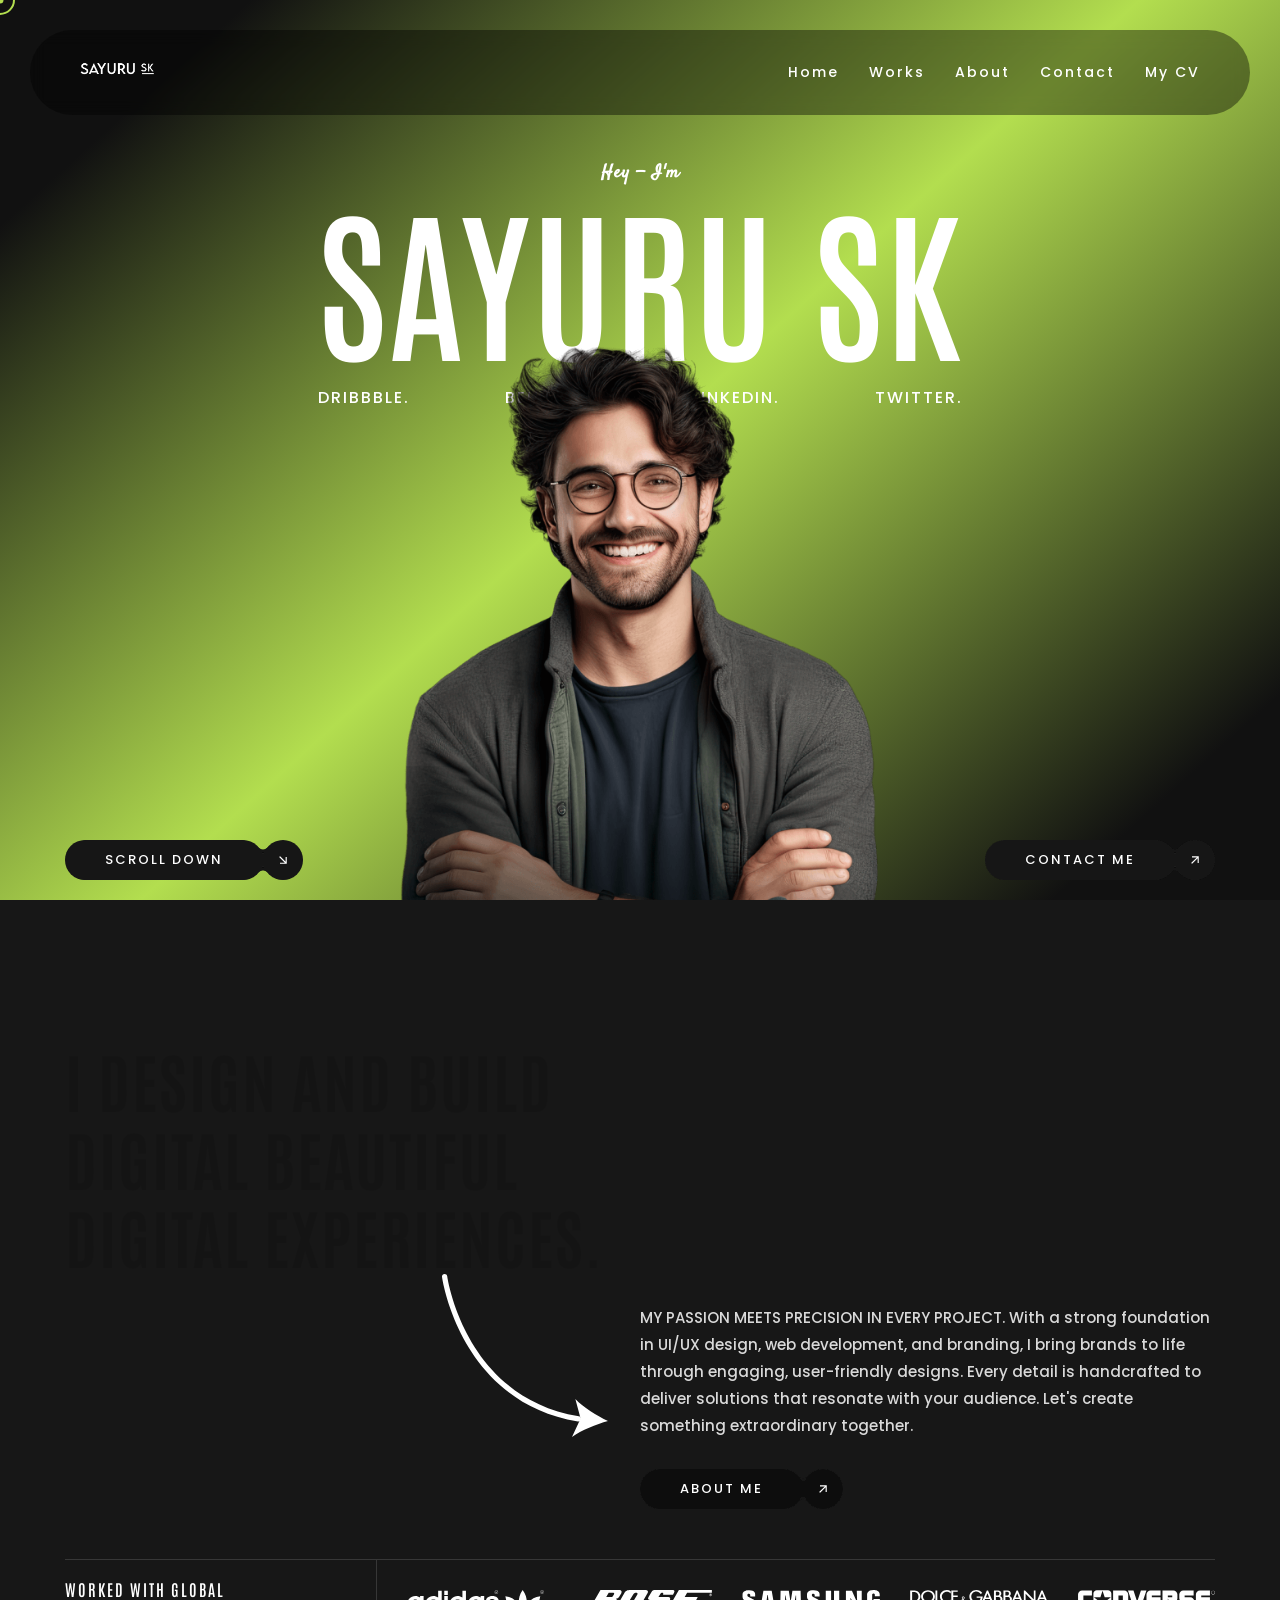
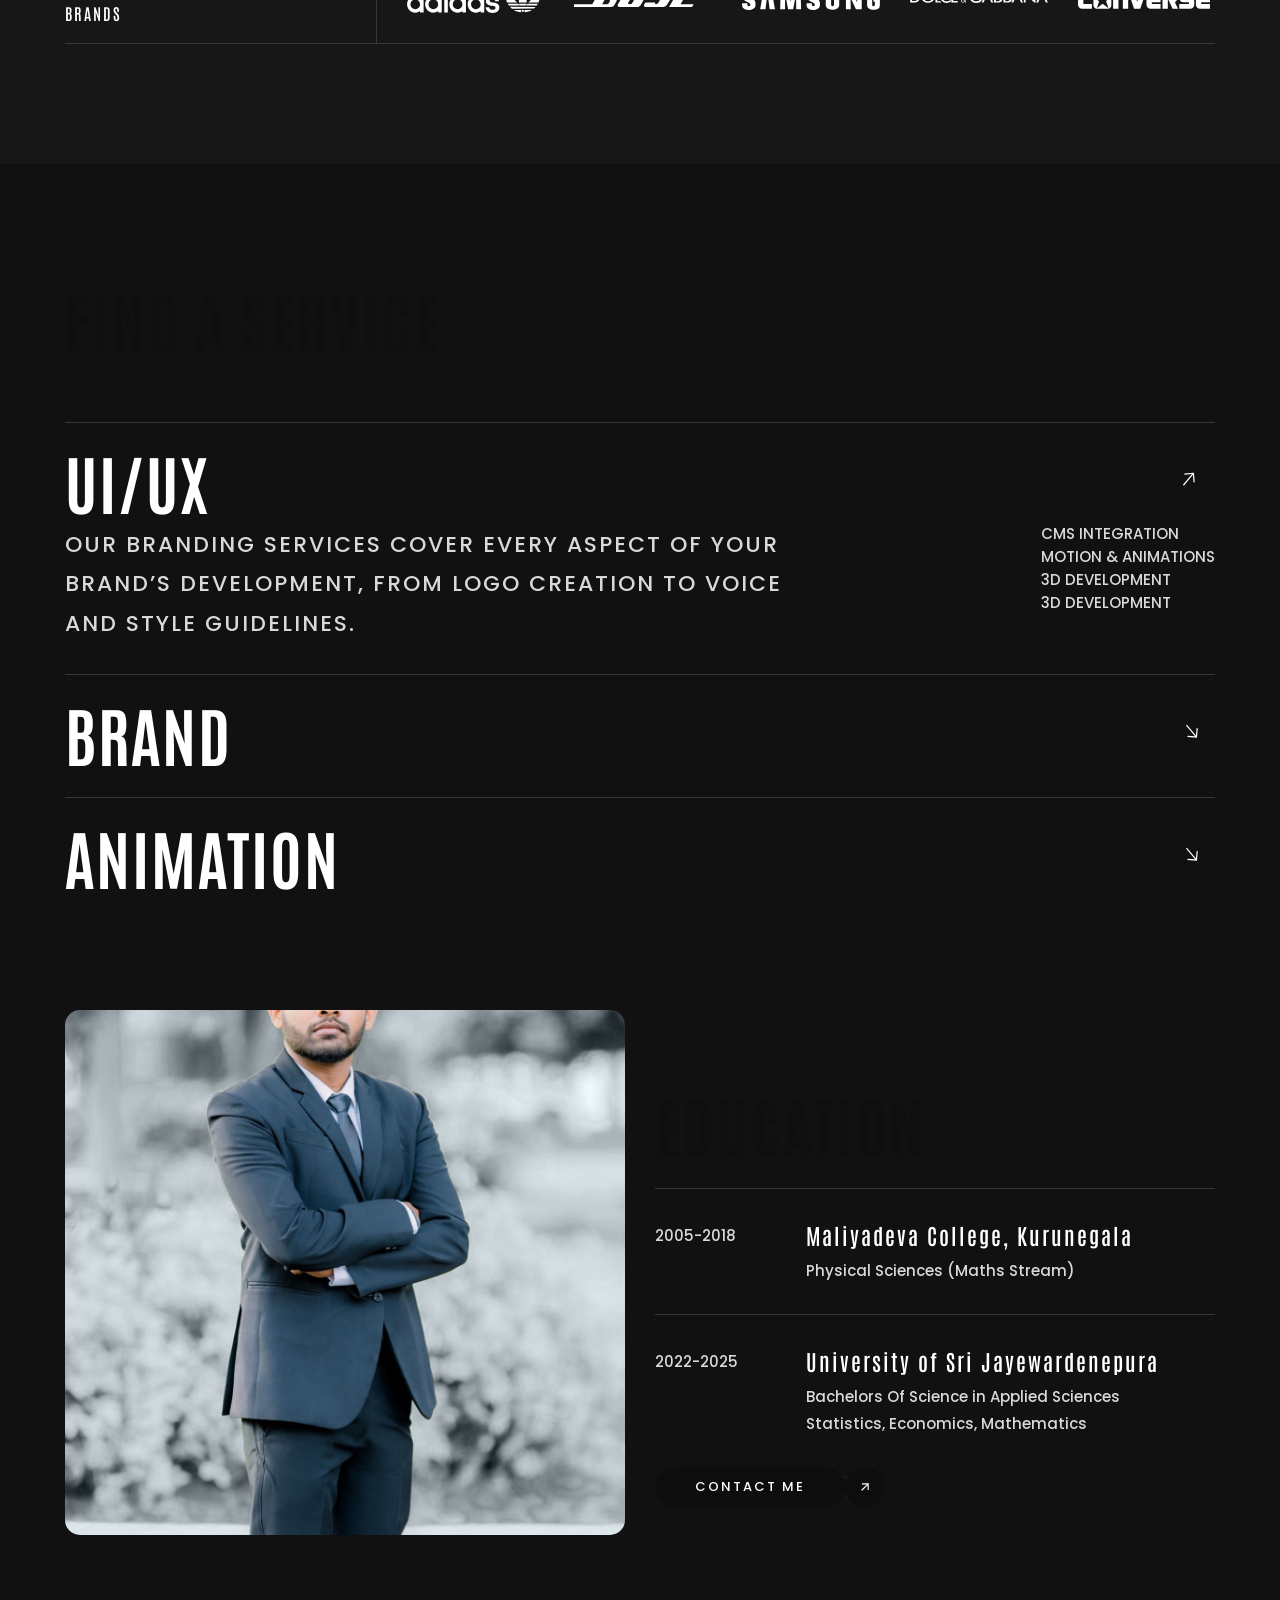
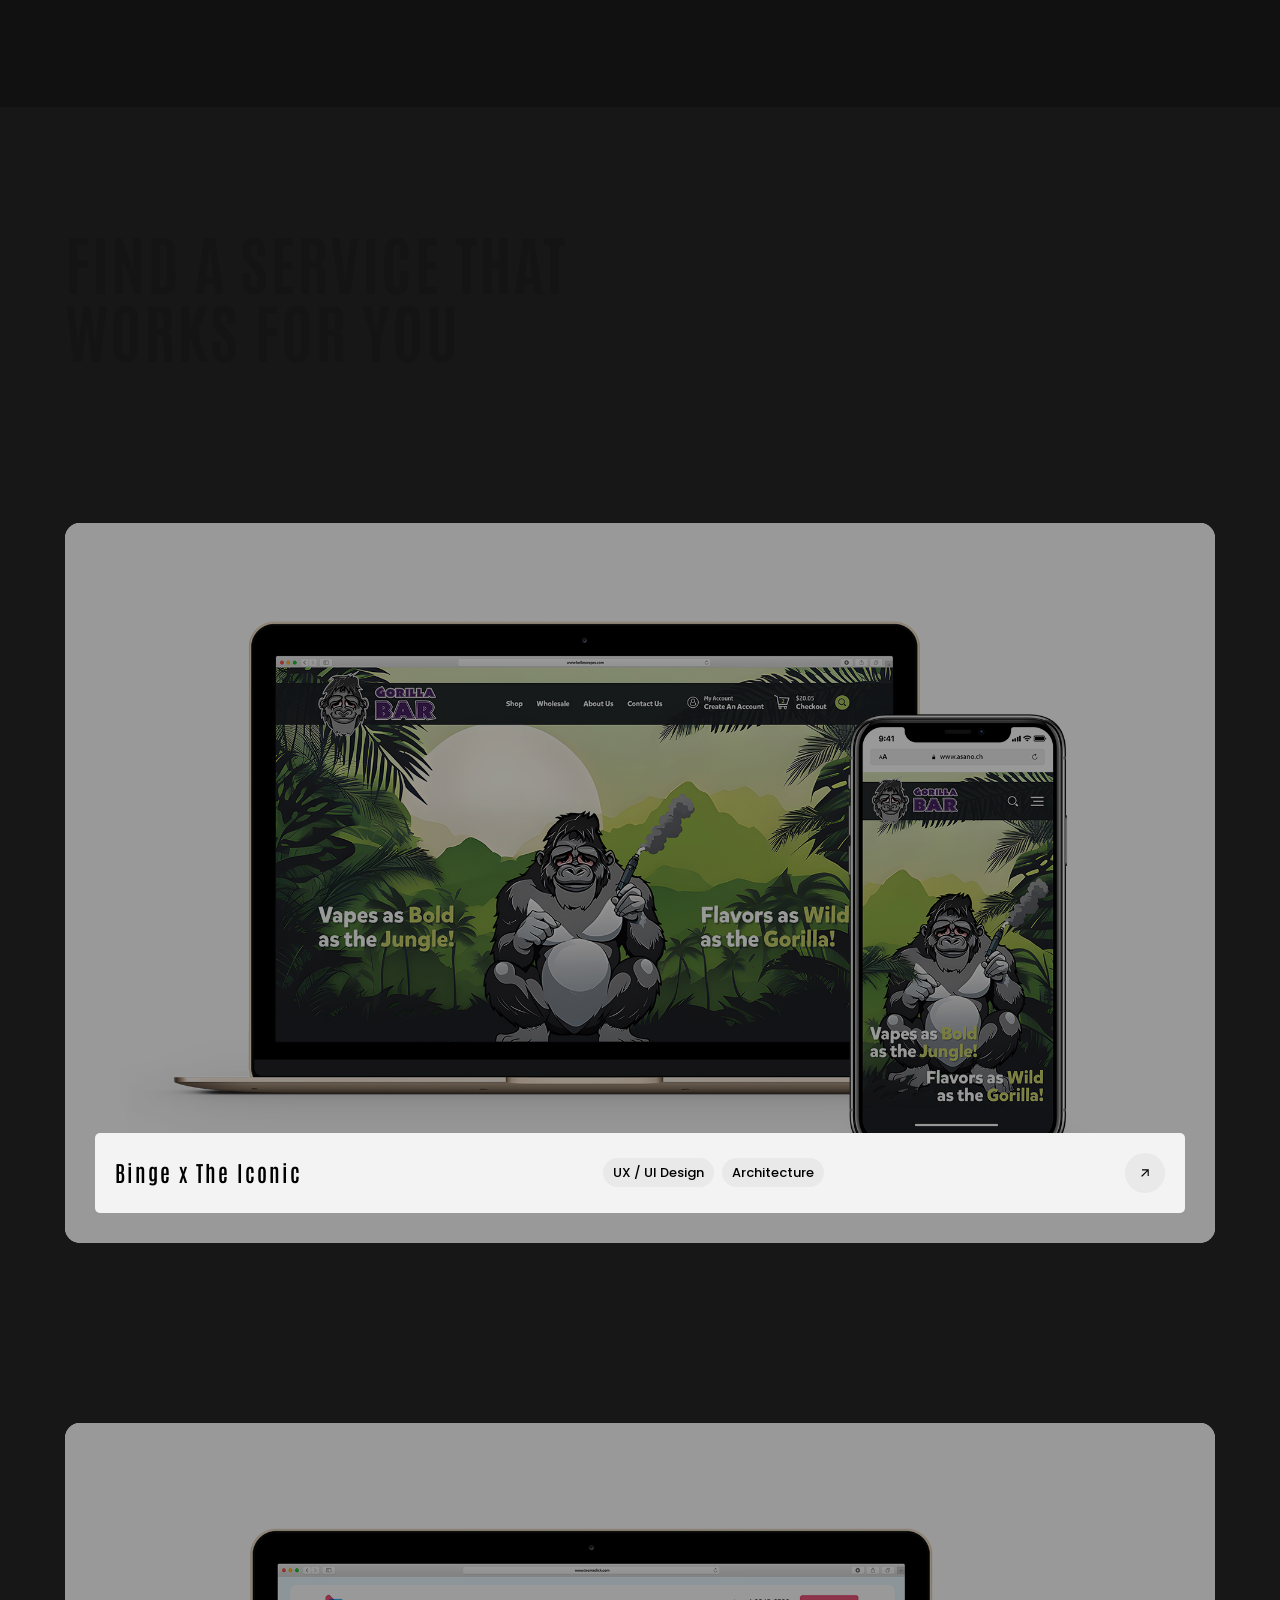
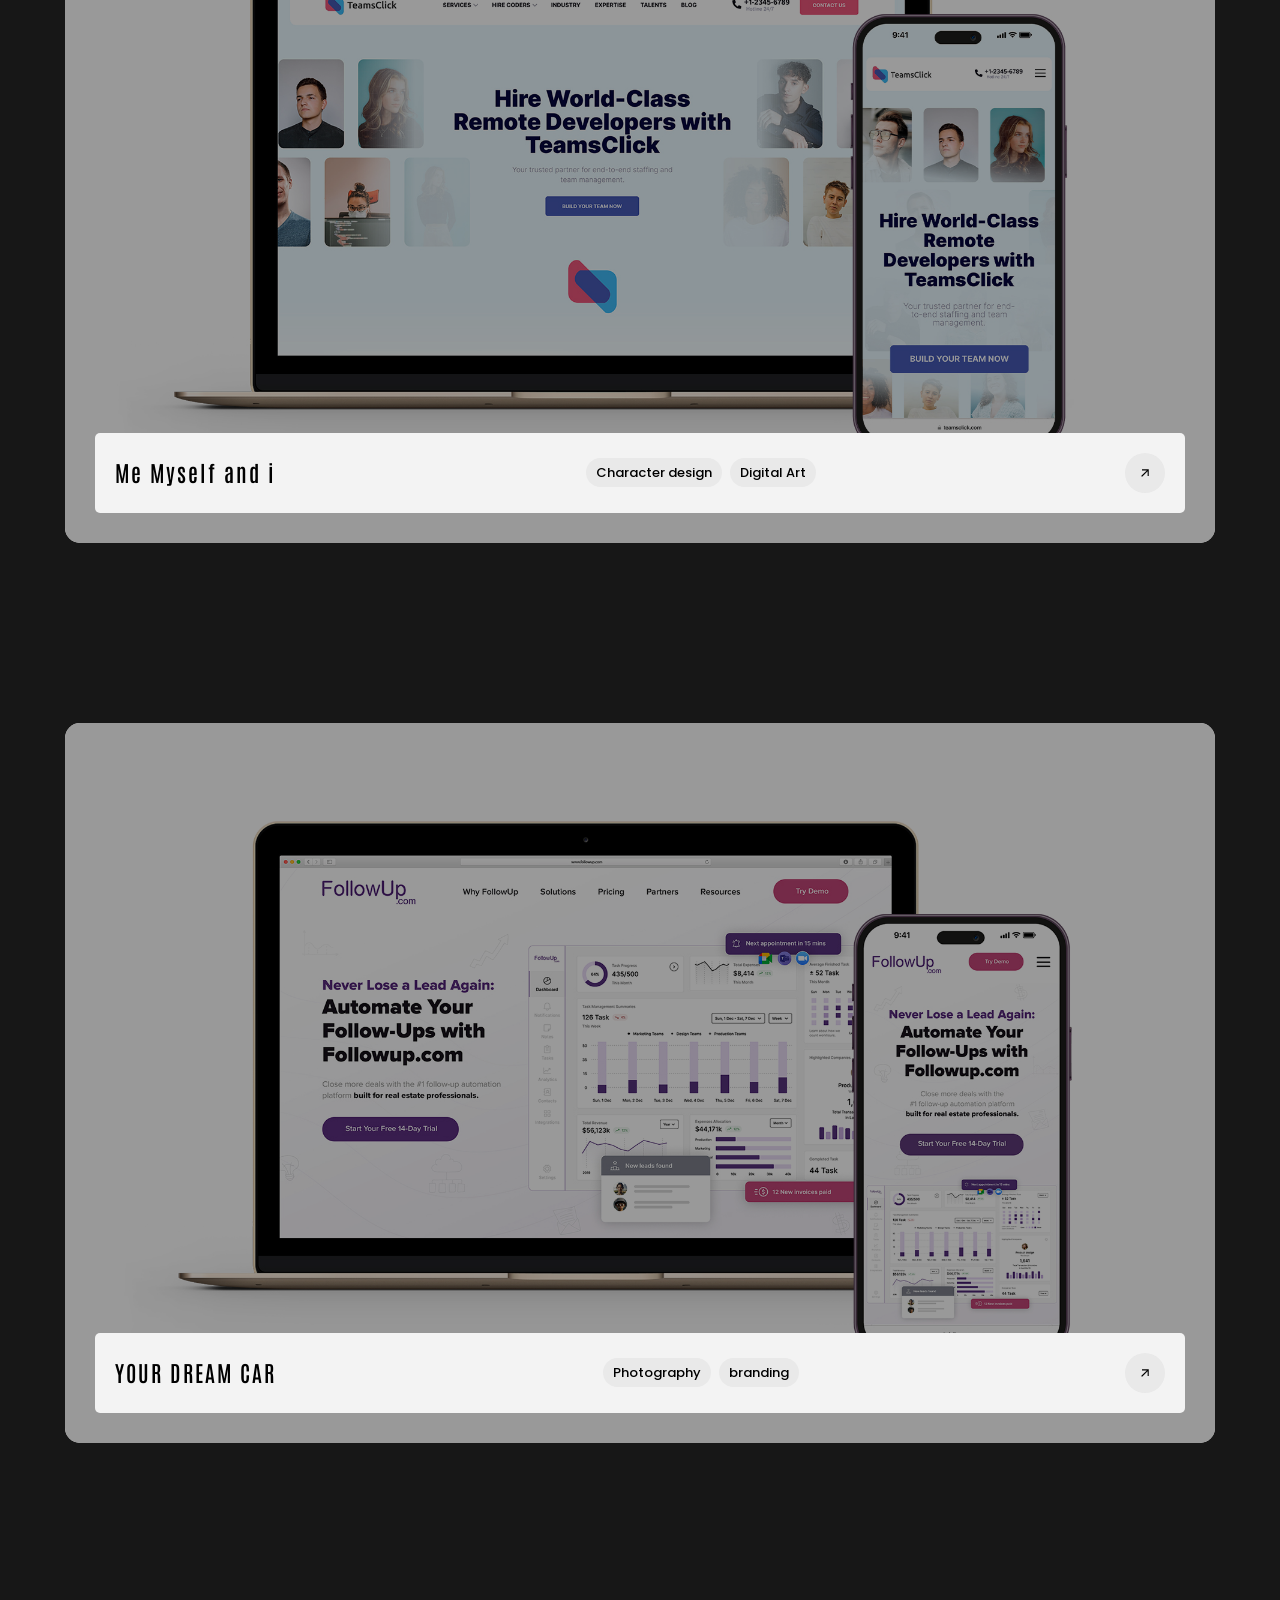
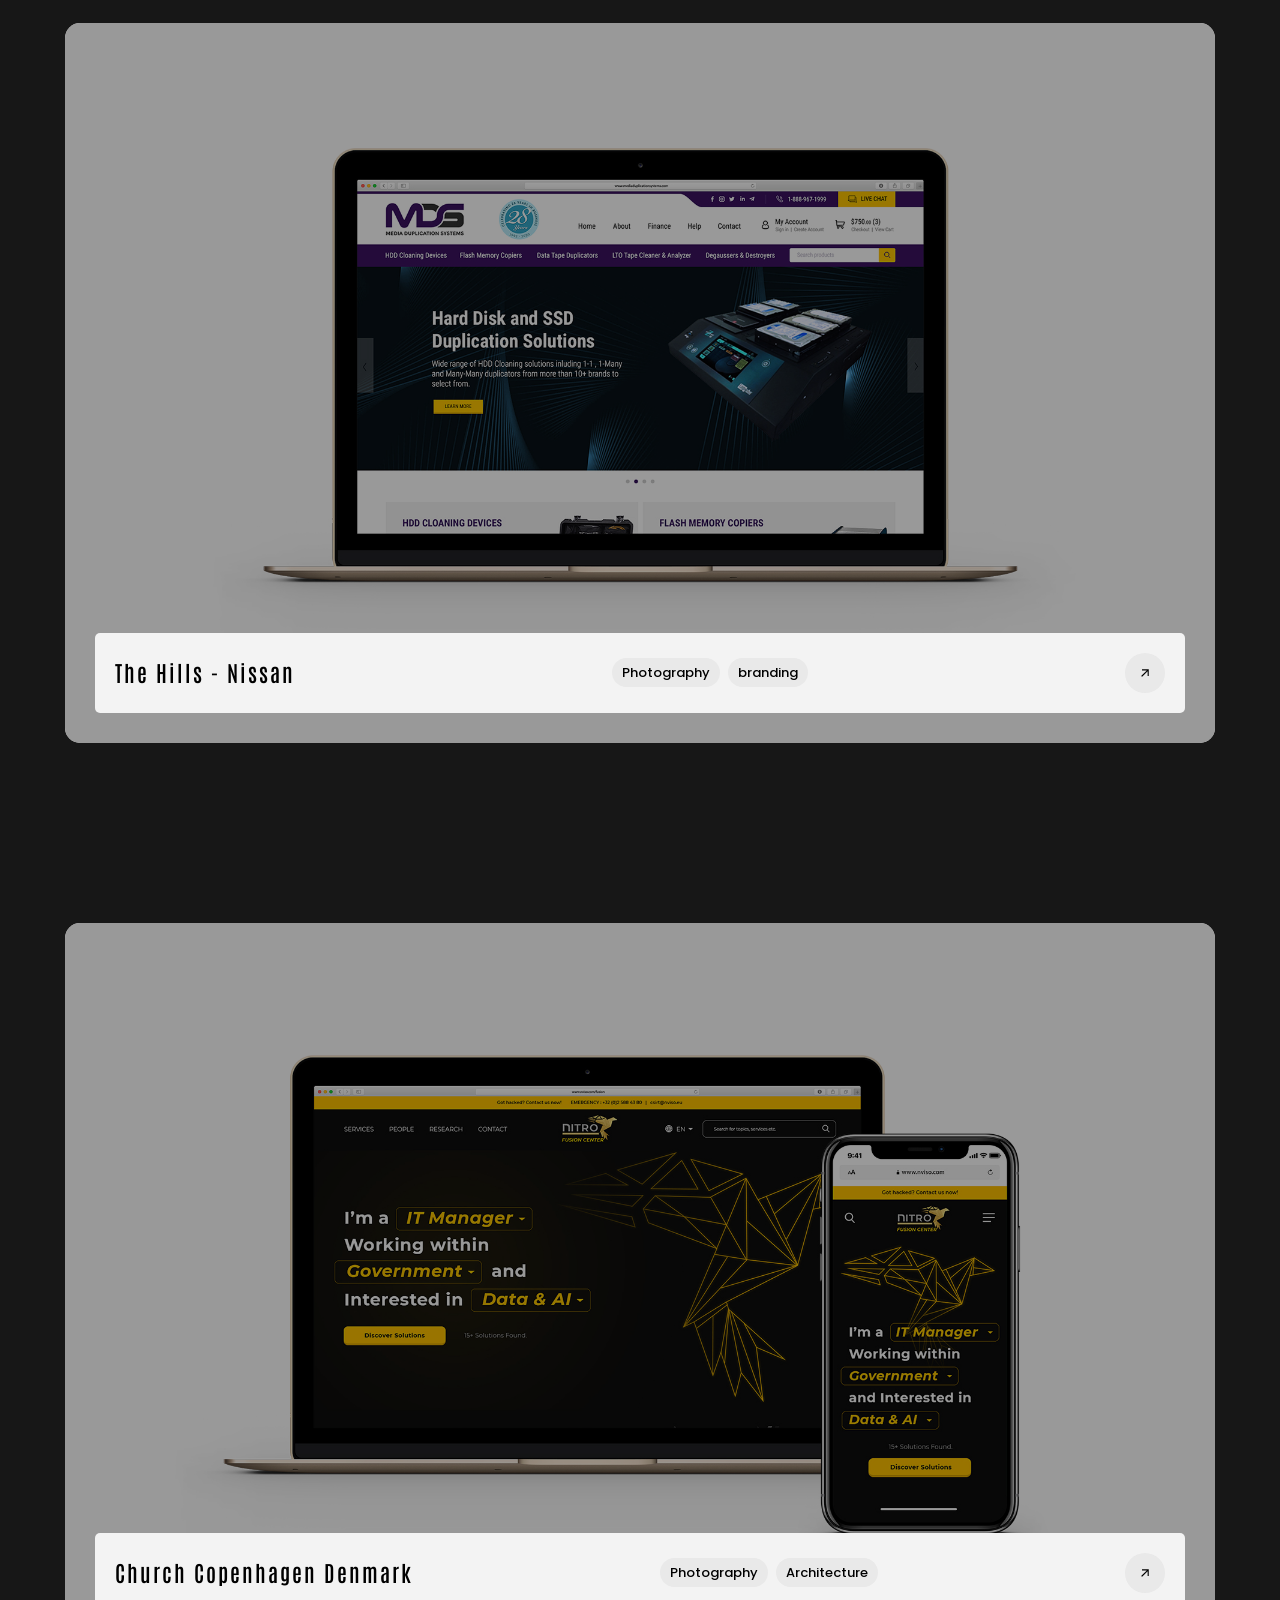
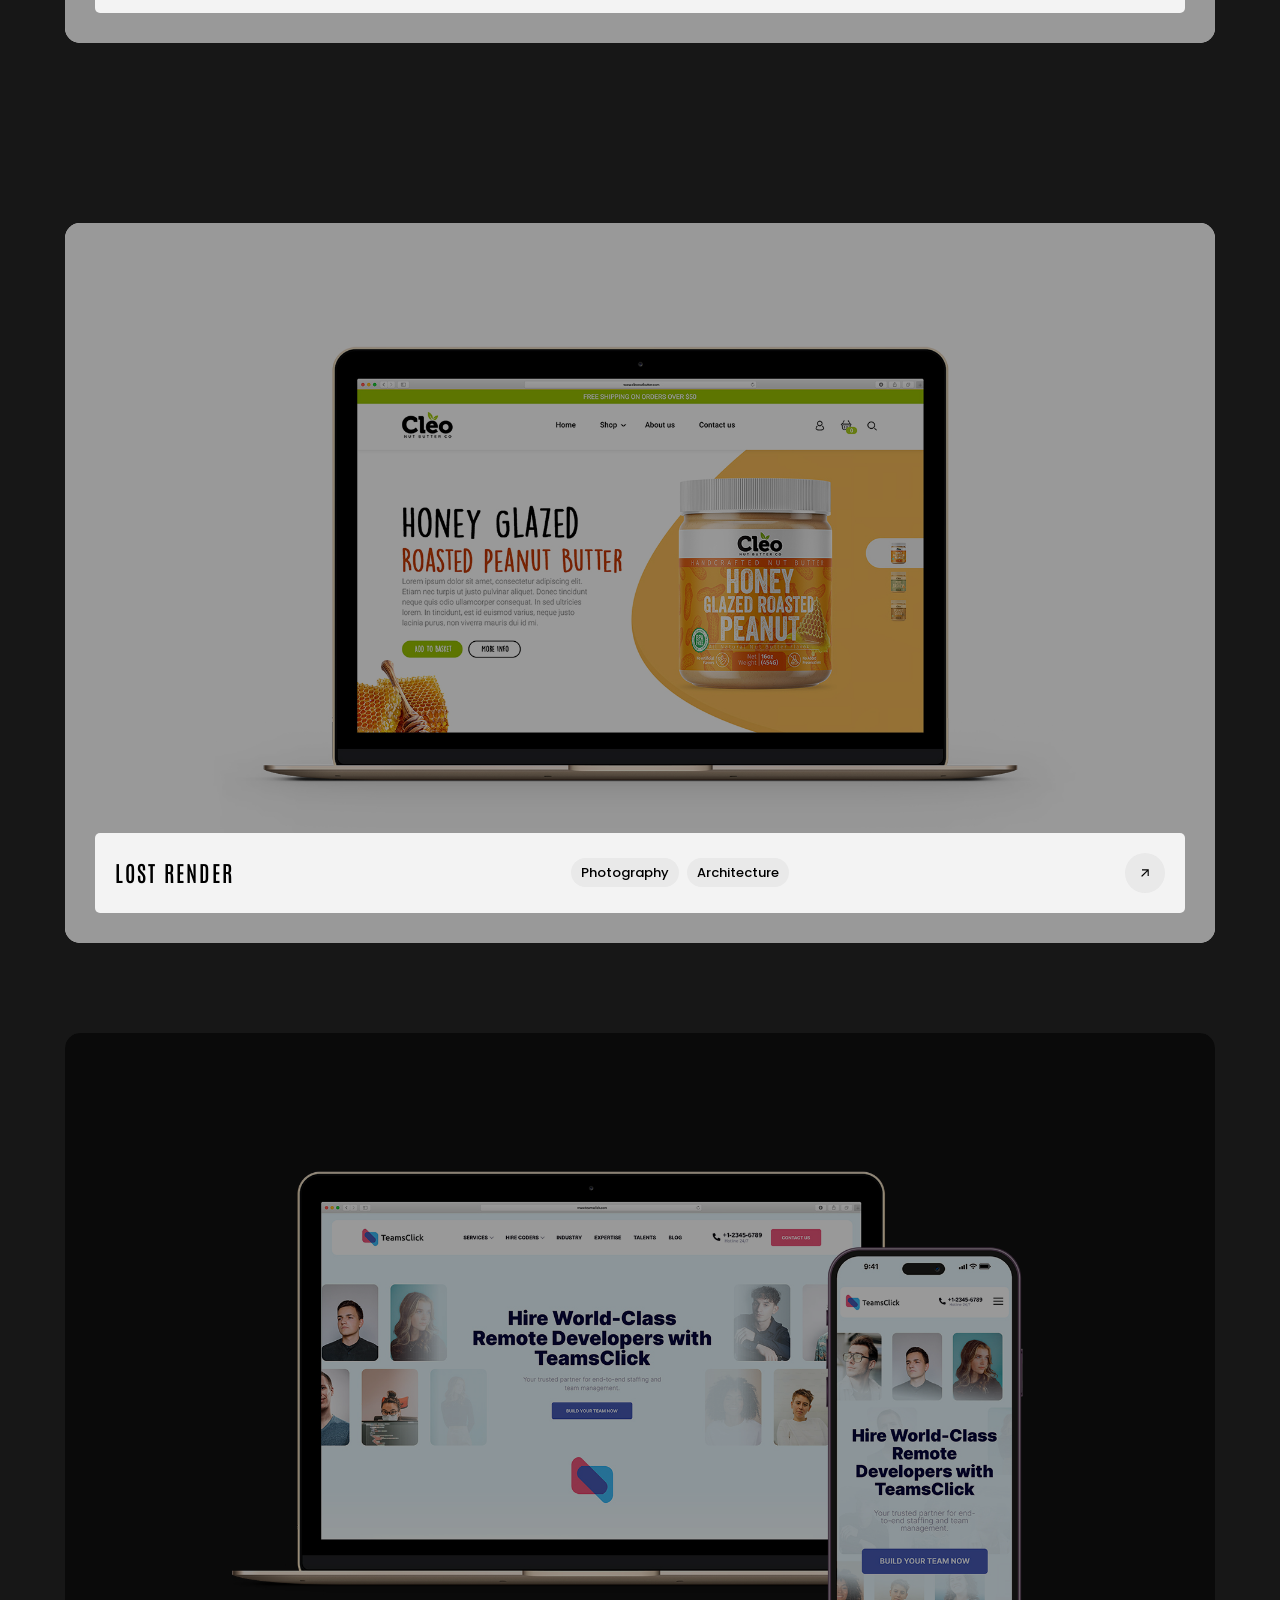
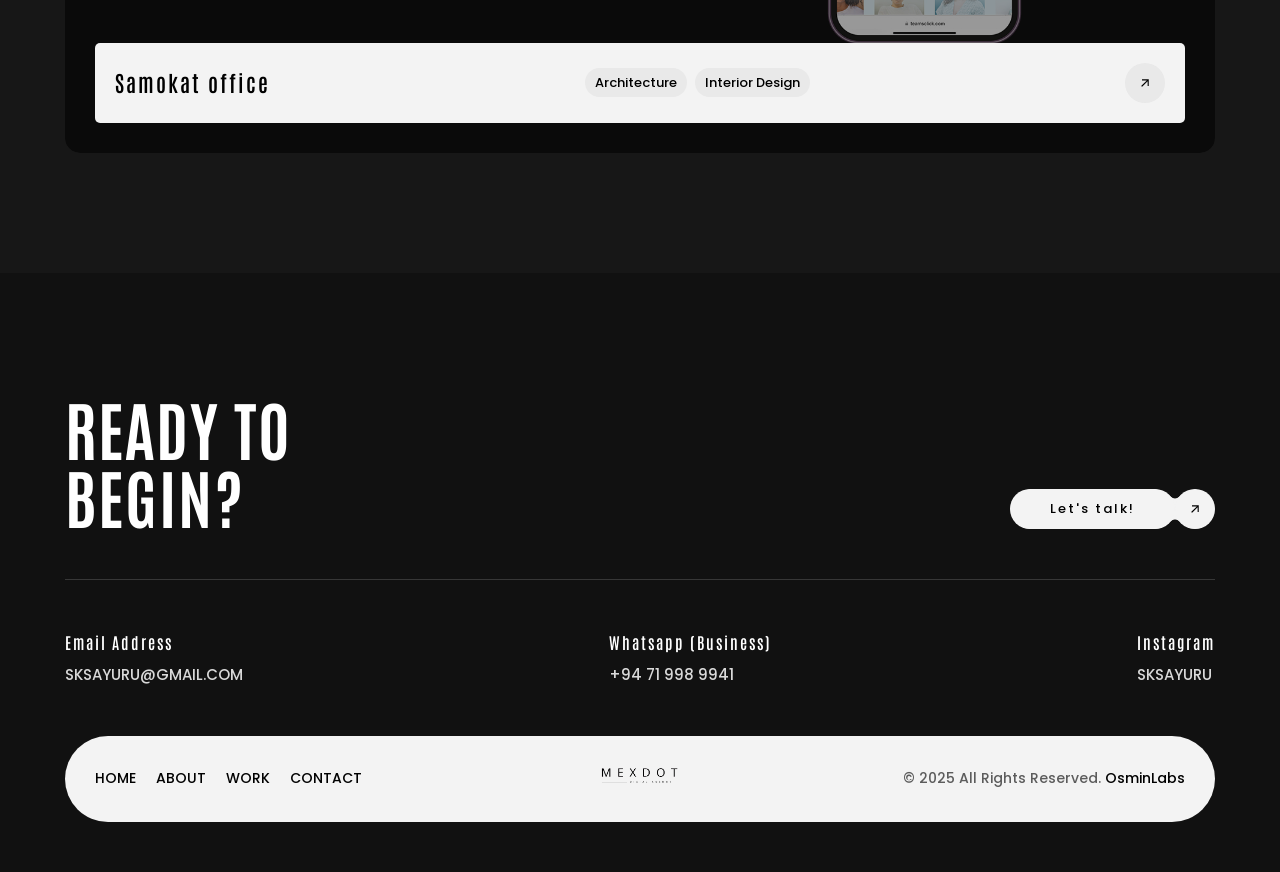
==== commit 2decc127: "without php migration" ====
--- a/index.html
+++ b/index.html
@@ -111,8 +111,8 @@
                     </li>
 
                     <li class="nav-item has-sub-menu">
-                        <a title="Home" href="#0">
-                            <span class="overflow ">Portfolio</span>
+                        <a title="Home" href="work.html">
+                            <span class="overflow ">Works</span>
                         </a>
                     </li>
 
@@ -942,7 +942,7 @@
 
                                 </article>
 
-                                <!-- <article class="dsn-item-post grid-item over-hidden p-relative has-border-radius">
+                                <article class="dsn-item-post grid-item over-hidden p-relative has-border-radius">
 
                                     <div class="box-content d-flex ">
                                         <div class="img-cat w-100">
@@ -1026,7 +1026,7 @@
                                         </div>
                                     </div>
 
-                                </article> -->
+                                </article>
                             </div>
                         </div>
                     </div>
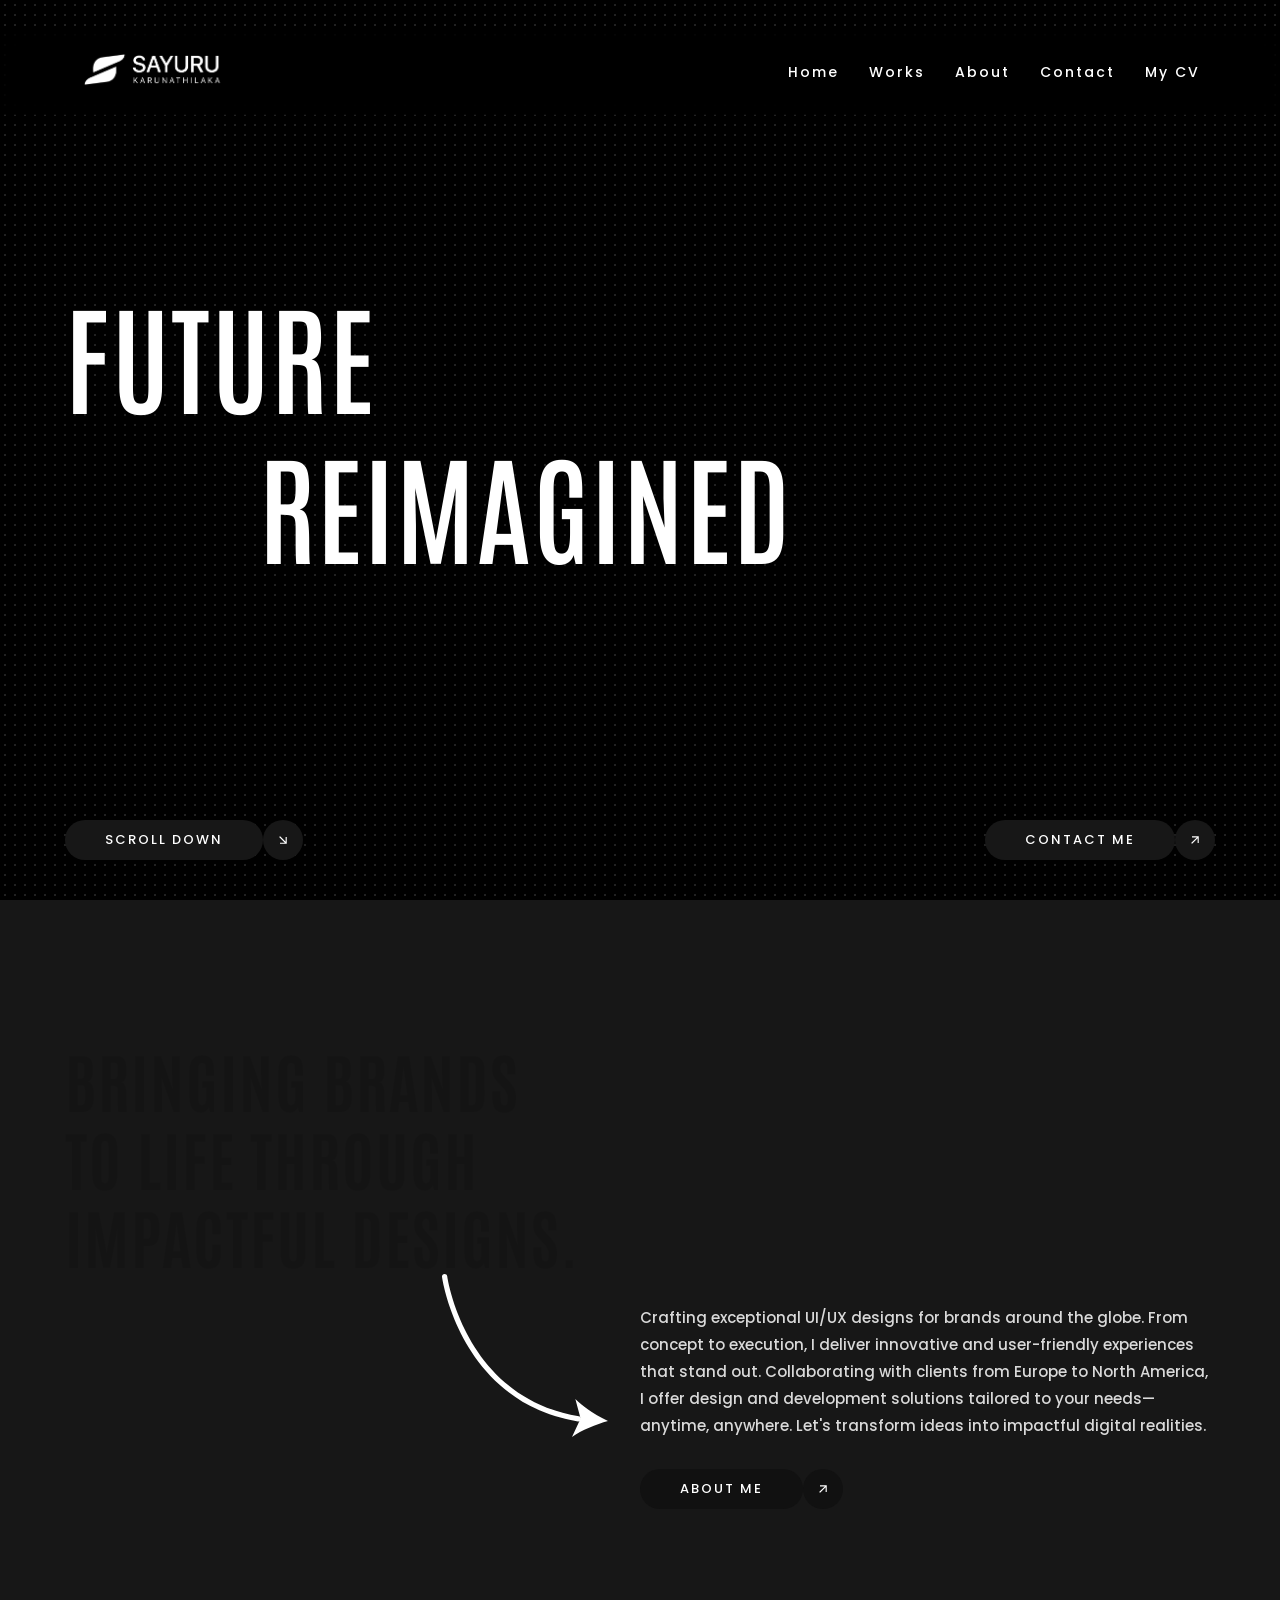
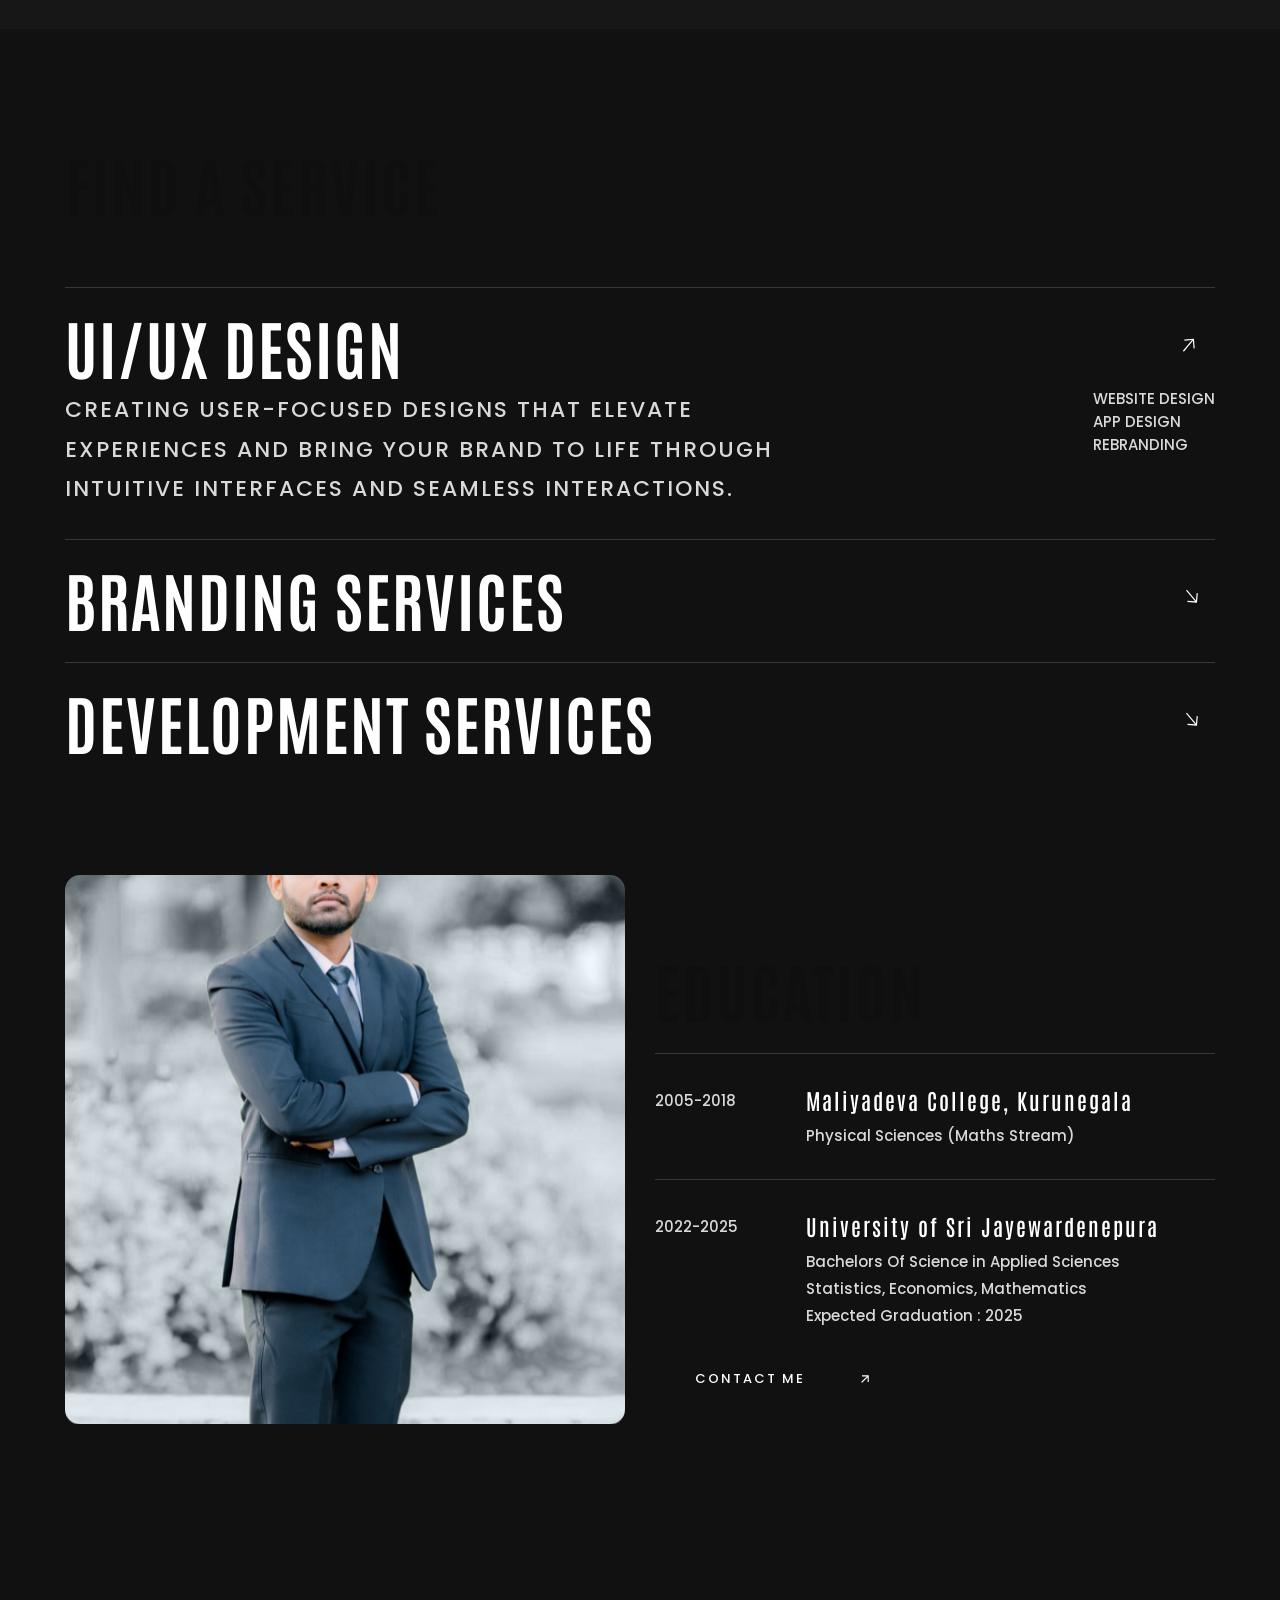
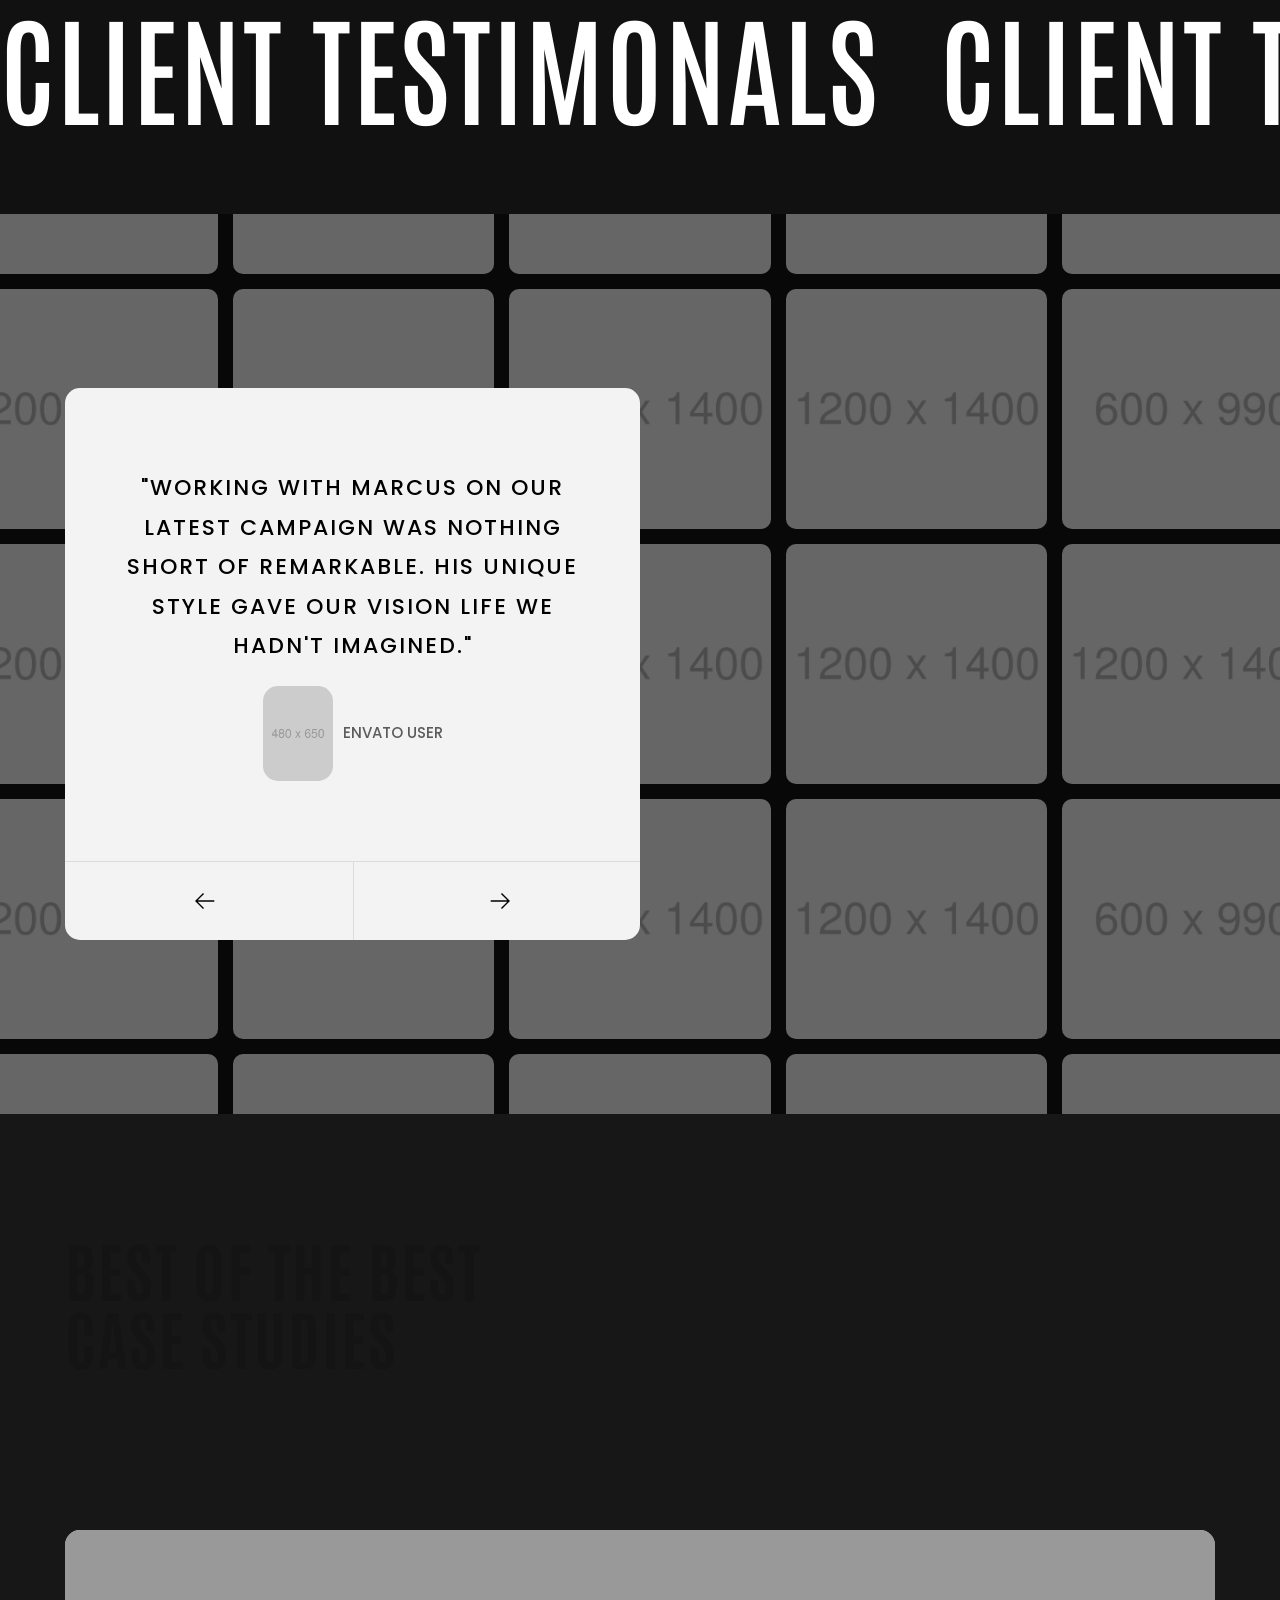
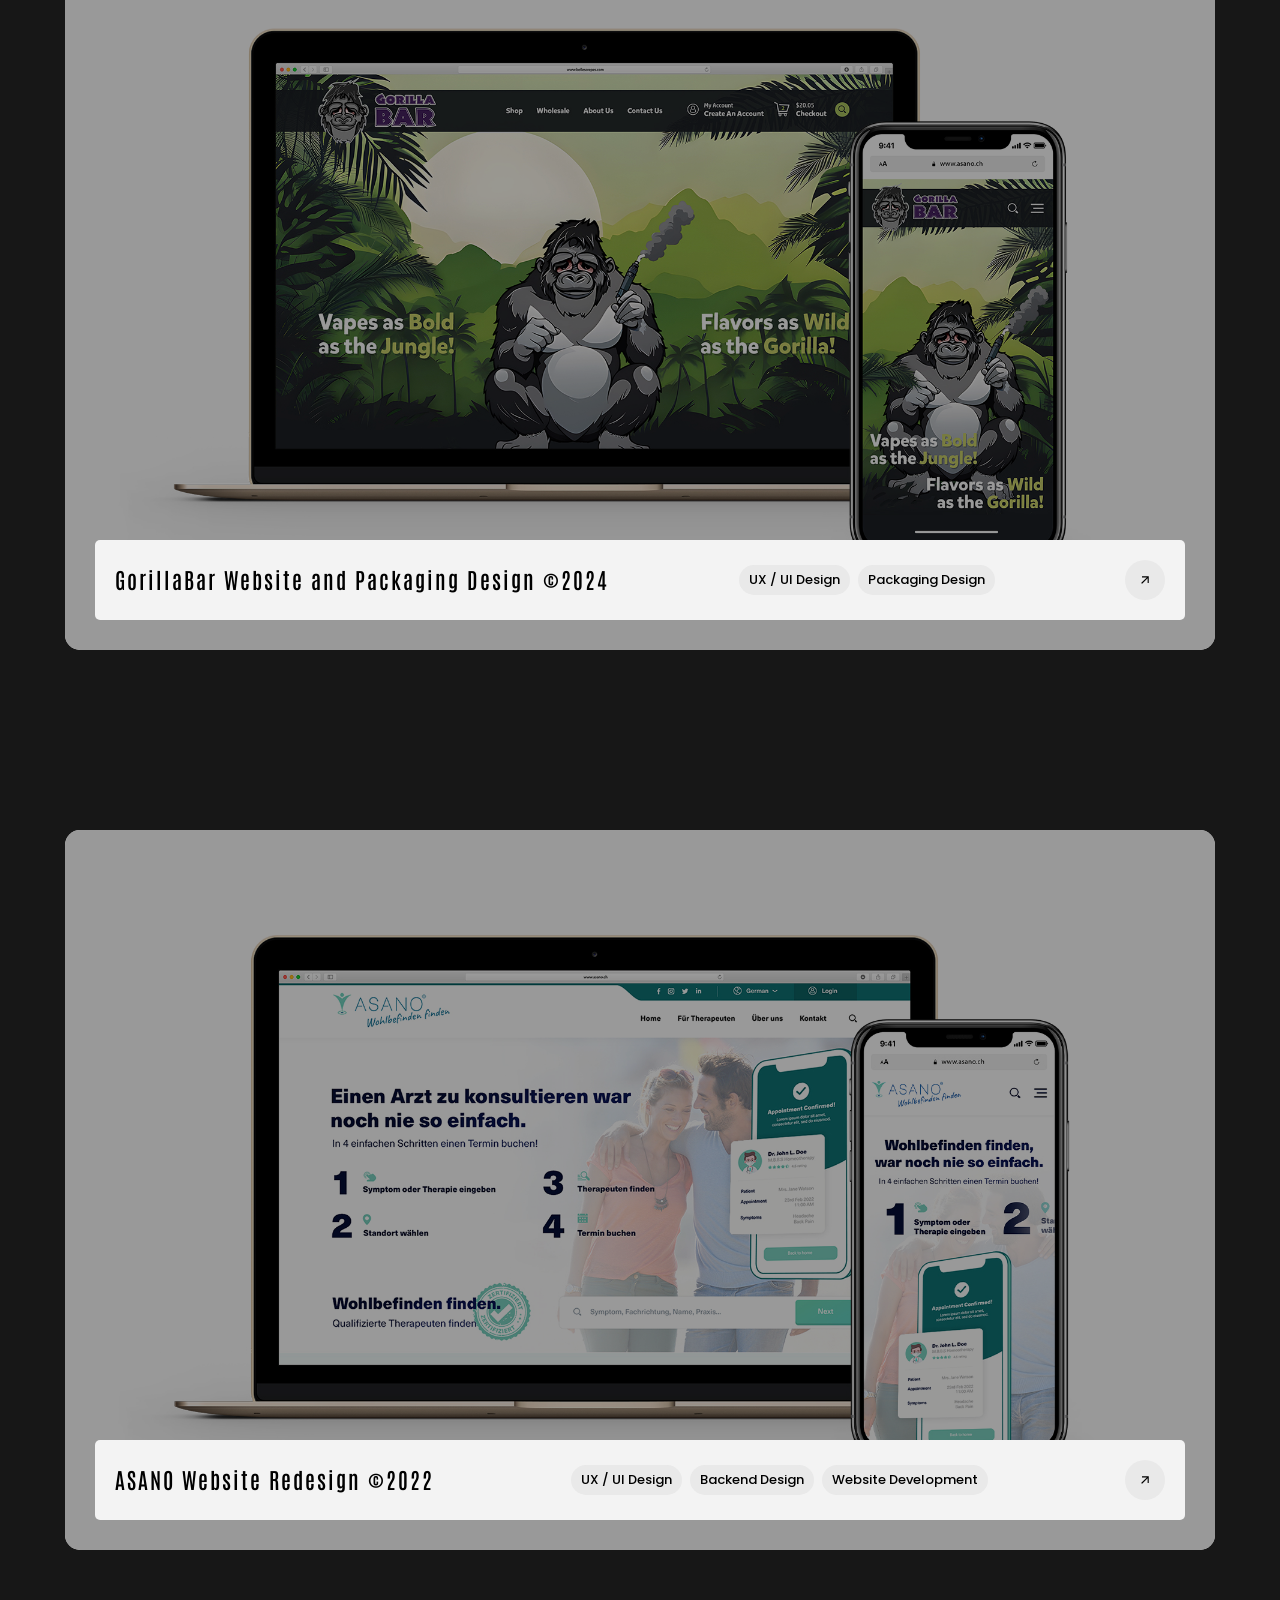
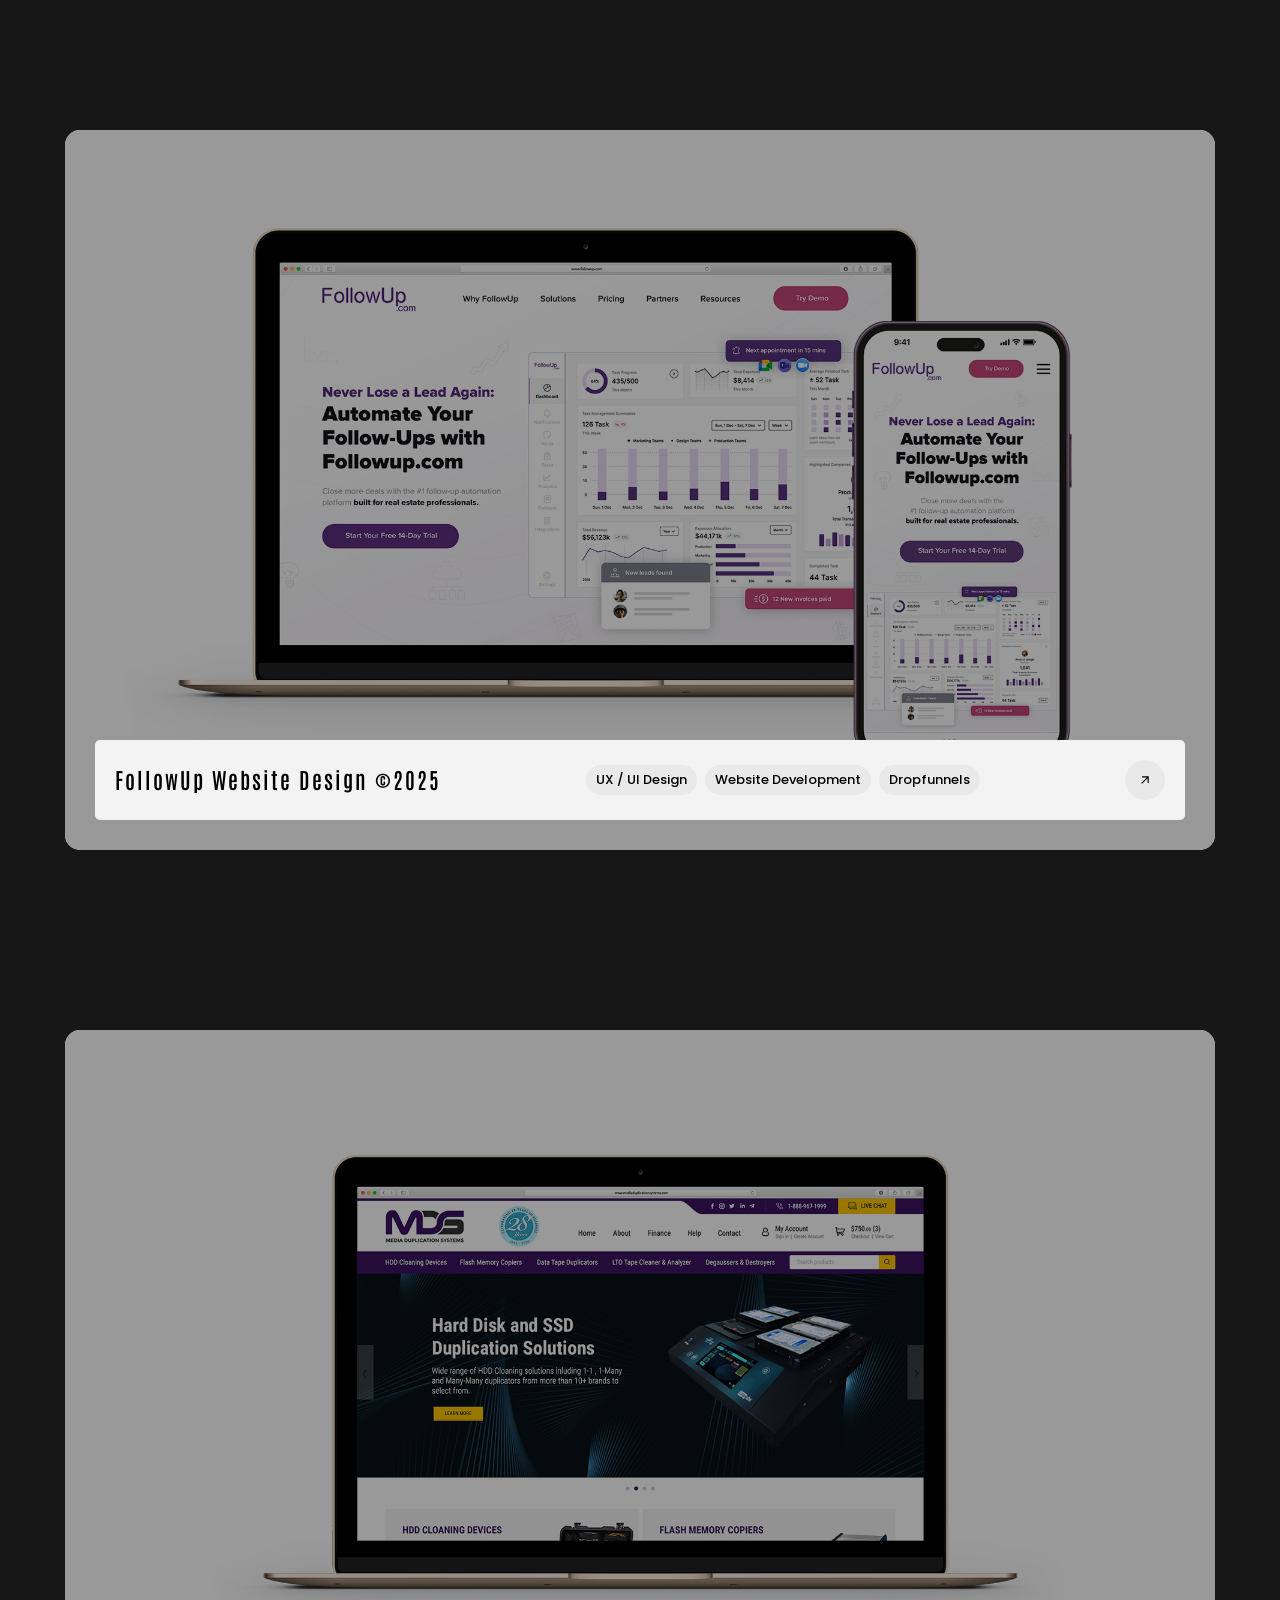
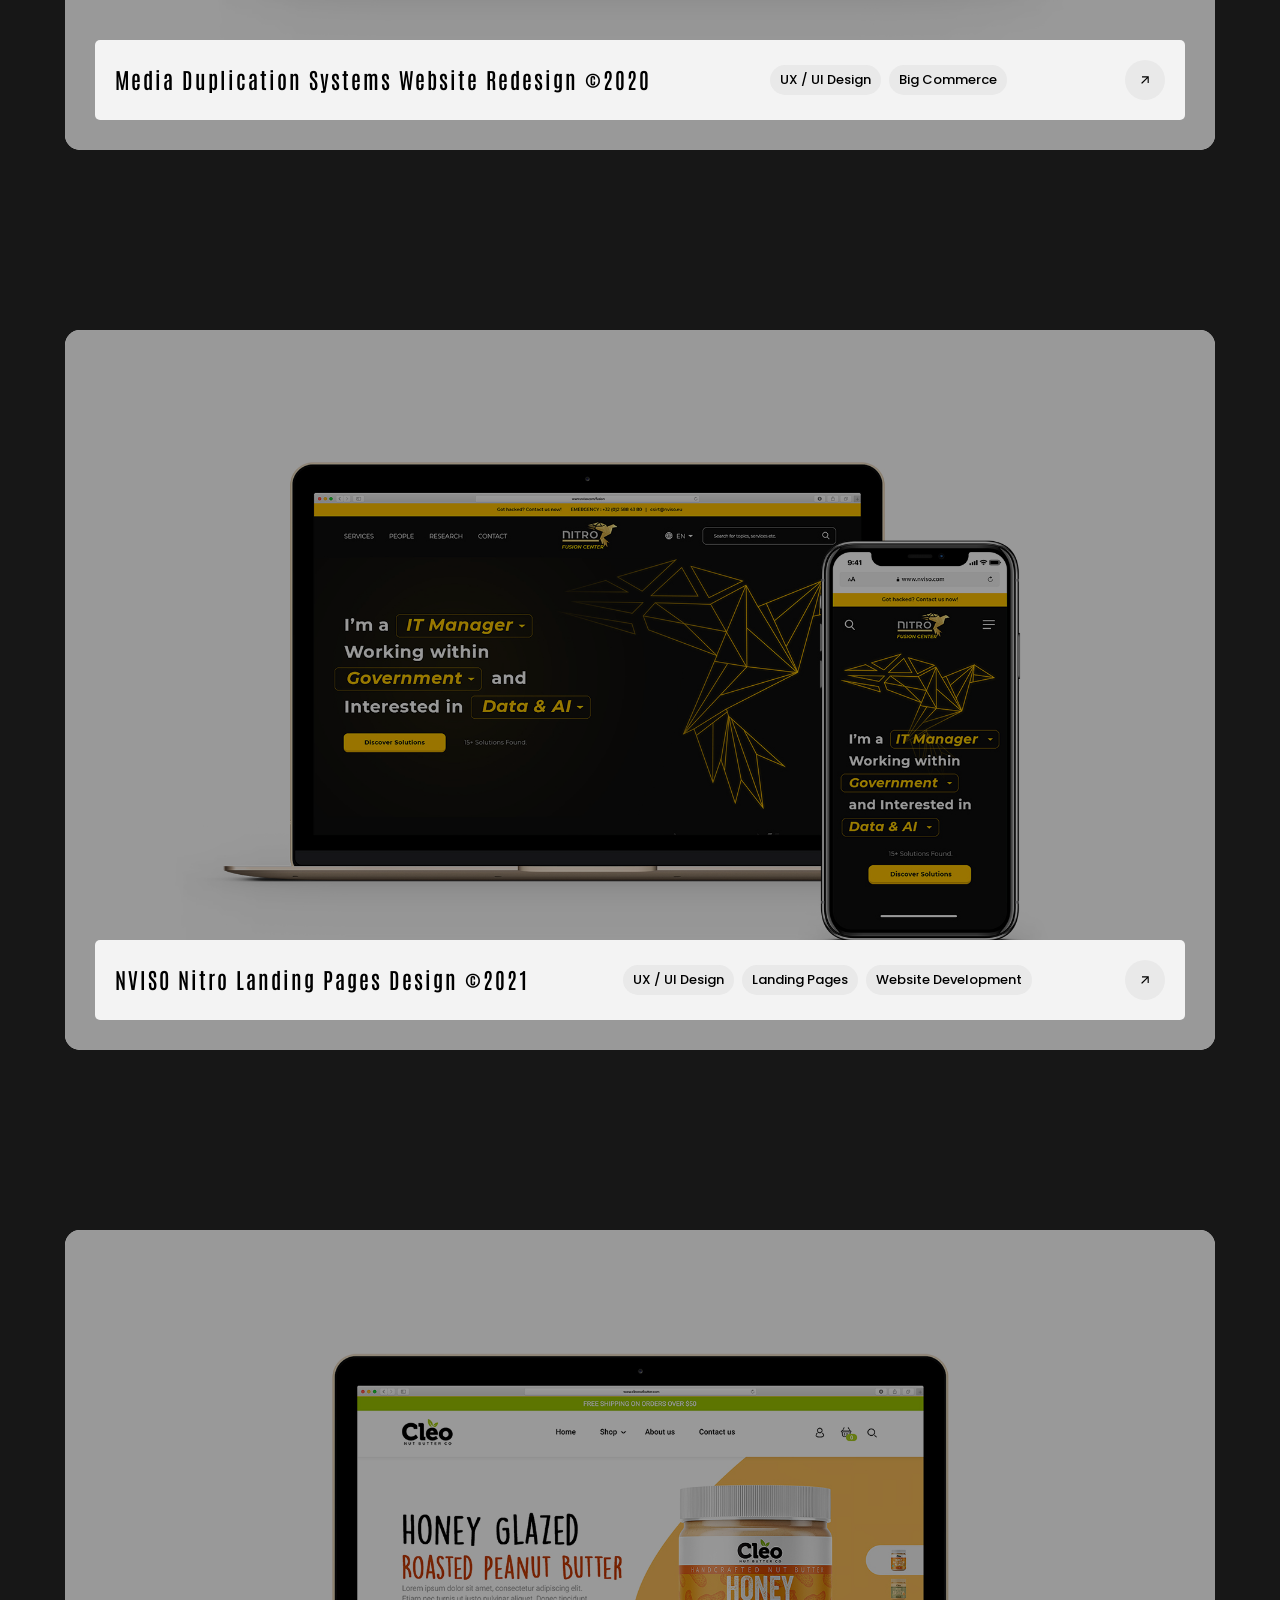
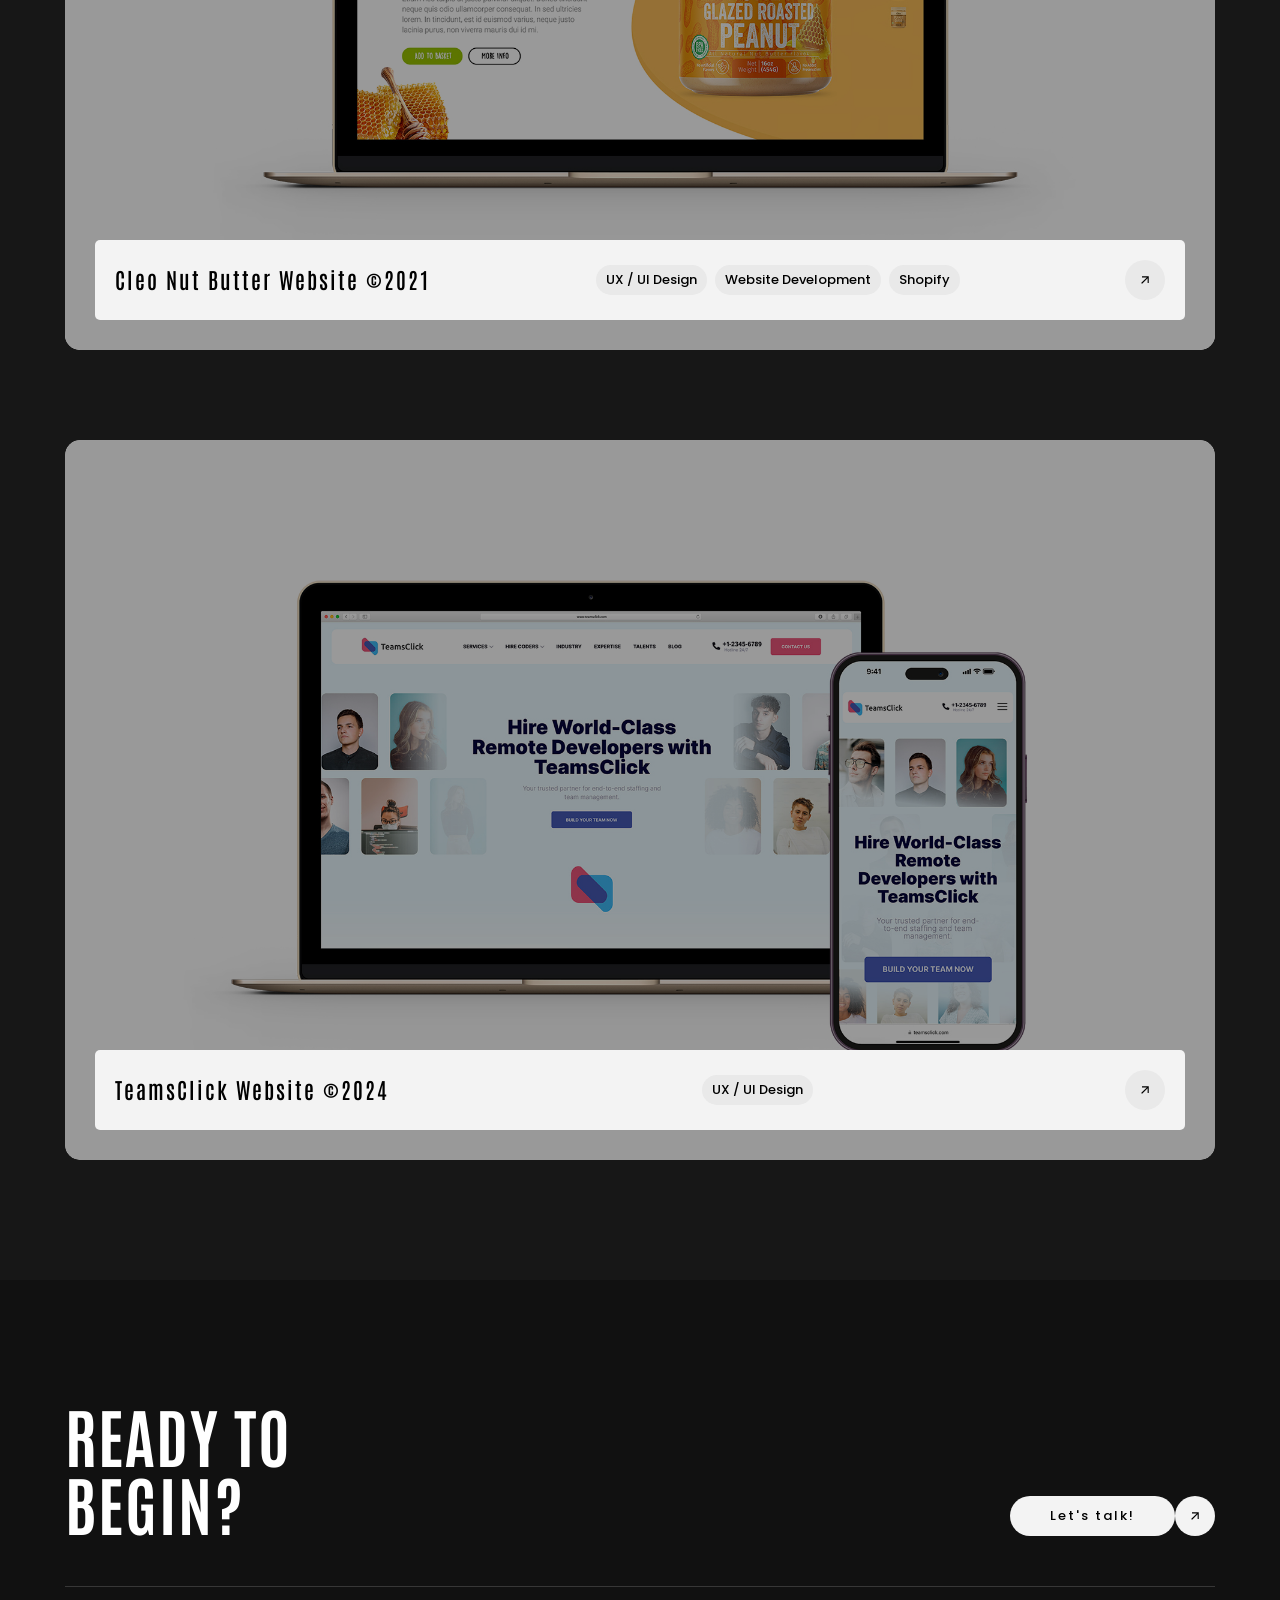
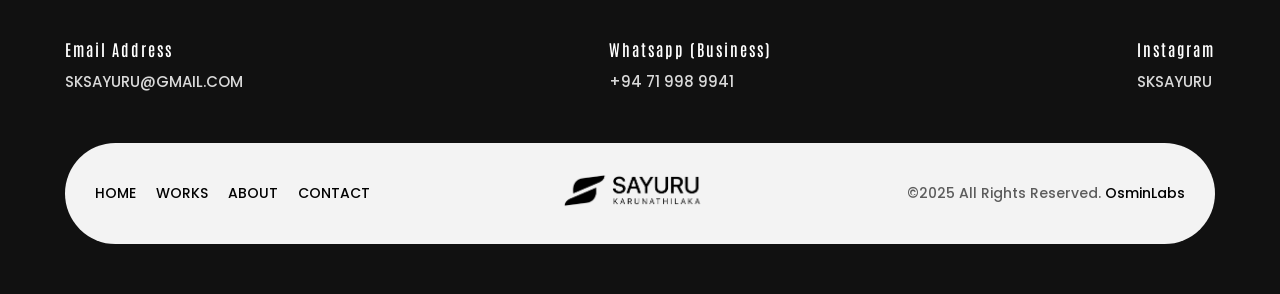
==== commit 65c772b0: "github pages test 24/1" ====
--- a/index.html
+++ b/index.html
@@ -20,92 +20,22 @@
 </head>
 <body class="v-dark dsn-ajax">
 
-    <!-- <div id="dsn_preloader" class="preloader">
-
-        <div class="dsnload p-absolute">
-            <span class="dsnload__row">
-                <span class="dsnload__img">
-                    <img src="assets/img/logo-light.png" class="logo-dark" alt="Exfolio" decoding="async"
-                        loading="lazy" />
-                    <img src="assets/img/logo.png" class="logo-light" alt="Exfolio" decoding="async" loading="lazy" />
-                </span>
-            </span>
-            <span class="dsnload__row dsnload__row--sibling">
-                <span class="dsnload__img">
-                    <img src="assets/img/logo-light.png" class="logo-dark" alt="Exfolio" decoding="async"
-                        loading="lazy" />
-                    <img src="assets/img/logo.png" class="logo-light" alt="Exfolio" decoding="async" loading="lazy" />
-                </span>
-            </span>
-            <span class="dsnload__row dsnload__row--sibling">
-                <span class="dsnload__img">
-                    <img src="assets/img/logo-light.png" class="logo-dark" alt="Exfolio" decoding="async"
-                        loading="lazy" />
-                    <img src="assets/img/logo.png" class="logo-light" alt="Exfolio" decoding="async" loading="lazy" />
-                </span>
-            </span>
-            <span class="dsnload__row dsnload__row--sibling">
-                <span class="dsnload__img">
-                    <img src="assets/img/logo-light.png" class="logo-dark" alt="Exfolio" decoding="async"
-                        loading="lazy" />
-                    <img src="assets/img/logo.png" class="logo-light" alt="Exfolio" decoding="async" loading="lazy" />
-                </span>
-            </span>
-
-
-        </div>
-
-
-        <div class="logo-box v-middle">
-            <h3 class="title text-upper">Sayuru Karunathilaka</h3>
-            <h6>Personal Portfolio</h6>
-        </div>
-
-        <div class="loading-count">
-            <p>0</p>
-        </div>
-
-        <span class="loading-text text-uppercase mt-30 dsn-container">Loading ...</span>
-        <div class="bg-load background-section d-flex align-items-end dsn-bg-pattern bg-offset bg-square">
-            <svg class="dsn-separator-bottom dsn-icon-assistant-color" width="100%" height="100%" viewBox="0 0 100 10"
-                preserveAspectRatio="none">
-                <path class="path-anim separator__path" data-dsn-to="M 0 0 C 40 0 55 0 100 0 L 0 0 Z"
-                    vector-effect="non-scaling-stroke" d="M 0 0 C 40 16 75 10 100 0 L 0 0 Z"></path>
-            </svg>
-        </div>
-
-    </div> -->
-
-    <svg width="0" height="0" class="p-absolute hidden">
-        <defs>
-            <filter id="buttonFilter">
-                <feGaussianBlur in="SourceGraphic" stdDeviation="5" result="blur">
-                </feGaussianBlur>
-                <feColorMatrix in="blur" mode="matrix" values="1 0 0 0 0  0 1 0 0 0  0 0 1 0 0  0 0 0 19 -9"
-                    result="buttonFilter"></feColorMatrix>
-                <feComposite in="SourceGraphic" in2="buttonFilter" operator="atop">
-                </feComposite>
-                <feBlend in="SourceGraphic" in2="buttonFilter"></feBlend>
-            </filter>
-        </defs>
-    </svg>
-
     <main id="main_root" class="main-root">
 
         <!-- ========== Menu ========== -->
         <header id="site_menu_header" class="site-header d-none">
             <div class="main-logo">
-                <a href="index.html" data-dsn-text="EXFOLIO" class="custom-logo-link main-brand effect-ajax" rel="home"
+                <a href="index.html" data-dsn-text="HOME" class="custom-logo-link main-brand effect-ajax" rel="home"
                     aria-current="page">
-                    <img src="assets/img/logo-light.png" class="custom-logo logo-light" alt="EXFOLIO" />
-                    <img src="assets/img/logo.png" class="custom-logo logo-dark" alt="EXFOLIO" />
+                    <img src="assets/img/logo-light.png" class="custom-logo logo-light" alt="Home" />
+                    <img src="assets/img/logo.png" class="custom-logo logo-dark" alt="Home" />
                 </a>
             </div>
             <nav class="main-navigation ">
                 <div class="menu-cover-title header-container dsn-container">MENU</div>
                 <ul id="dsn-primary-list" class="primary-nav h2">
                     <li class="nav-item has-sub-menu">
-                        <a title="Home" href="#0">
+                        <a title="Home" href="index.html">
                             <span class="overflow ">Home</span>
                         </a>
                     </li>
@@ -157,21 +87,7 @@
 
                         </div>
                     </div>
-                    <div class="nav-social nav-content mt-30">
-                        <div class="nav-social-inner p-relative">
-                            <h5 class="sm-title-block mb-10">Follow us</h5>
-                            <ul style="--dsn-li-name: dsn6;">
-                                <li style="--dsn-li-index: 0;"><a href="#0" target="_blank"
-                                        rel="nofollow noopener noreferrer">Dribbble.</a></li>
-                                <li style="--dsn-li-index: 1;"><a href="#0" target="_blank"
-                                        rel="nofollow noopener noreferrer">Behance.</a></li>
-                                <li style="--dsn-li-index: 2;"><a href="#0" target="_blank"
-                                        rel="nofollow noopener noreferrer">Linkedin.</a></li>
-                                <li style="--dsn-li-index: 3;"><a href="#0" target="_blank"
-                                        rel="nofollow noopener noreferrer">Twitter.</a></li>
-                            </ul>
-                        </div>
-                    </div>
+                  
                 </div>
             </nav>
             <div id="navbar_toggle" class="navbar-toggle">
@@ -199,44 +115,31 @@
         <div id="dsn-scrollbar">
 
             <!-- ========== Header ========== -->
-            <header id="dsn_header"
-                class="header-personal v-dark-head dsn-header-animation h-100-v dsn-header-animation">
-                <div class="bg-gradient p-absolute w-100 h-100 top-0 left-0"></div>
-                <div class="p-relative dsn-hero-parallax-title h-100-v d-flex  z-index-1">
-                    <div class="p-relative d-flex flex-column justify-content-center w-100  h-100">
-                        <div
-                            class="box-content d-flex flex-column z-index-1 align-items-center text-center dsn-container">
-                            <div id="hero_title">
-                                <h5 class="sub-heading">Hey — I'm</h5>
-                                <h1
-                                    class="ah-headline title-lg clip is-full-width text-upper d-flex justify-content-center">
-                                    Sayuru SK
-                                </h1>
-
-                                <div class="social-box p-relative mt-20">
-                                    <ul class="d-flex justify-content-between gap-50">
-                                        <li><a class="text-upper heading-color sm-title-block" href="#0" target="_blank"
-                                                rel="nofollow noopener noreferrer">Dribbble.</a>
-                                        </li>
-                                        <li class="text-upper heading-color sm-title-block"><a href="#0" target="_blank"
-                                                rel="nofollow noopener noreferrer">Behance.</a>
-                                        </li>
-                                        <li class="text-upper heading-color sm-title-block"><a href="#0" target="_blank"
-                                                rel="nofollow noopener noreferrer">Linkedin.</a>
-                                        </li>
-                                        <li class="text-upper heading-color sm-title-block"><a href="#0" target="_blank"
-                                                rel="nofollow noopener noreferrer">Twitter.</a>
-                                        </li>
-                                    </ul>
-                                </div>
-                            </div>
-
-                        </div>
-                    </div>
-                </div>
-
-                <div class="box-img z-index-1 w-100 text-center">
-                    <img src="assets/img/portrait.png" alt="">
+
+            <header id="dsn_header" class="v-dark-head dsn-header-animation h-100-v dsn-header-animation dsn_bg">
+                <div class="container p-relative h-100-v d-flex  z-index-1">
+                    <div class="p-relative d-flex flex-column justify-content-center w-100  h-100  hero-text">
+
+                    <div class="box-content d-flex flex-column" style="z-index: 5;">
+                        <h2 class="title-lg text-upper">FUTURE</h2>
+                        <div class="w-80 description-inner d-flex align-items-end justify-content-center">
+                            <h3 class="title-lg text-upper mt-20">REIMAGINED</h3>
+                        </div>
+                    </div>
+
+                        <div class="box-content d-flex flex-column z-index-1 align-items-center justify-content-center dsn-container">
+                            
+                            <div id="box-image text-center">
+                                
+                                <div id="video-mask">
+                                    <video muted autoplay loop>
+                                    <source src="video.mp4" type="video/mp4">
+                                    </video>
+                                </div>
+                            </div>
+
+                        </div>
+                    </div>
                 </div>
 
                 <div class="footer-head w-100 left-0 p-absolute bottom-0 z-index-2 pb-40">
@@ -280,7 +183,10 @@
                         </div>
                     </div>
                 </div>
+
+            
             </header>
+            
             <!-- ========== End Header ========== -->
 
             <div id="page_wrapper" class="wrapper">
@@ -291,10 +197,9 @@
 
                     <div class="container">
                         <div class="content p-relative">
-                            <h2 class="title text-upper mt-20 dsn-fill">I DESIGN AND BUILD <br> DIGITAL
-                                BEAUTIFUL <br>
-                                DIGITAL EXPERIENCES.</h2>
-
+                            <h2 class="title text-upper mt-20 dsn-fill">BRINGING BRANDS  <br> TO LIFE THROUGH <br>
+                                IMPACTFUL DESIGNS.</h2>
+                                <!-- Bringing brands to life through impactful design. -->
                             <svg class="svg-arrow p-absolute dsn-up" width="168" height="168" viewBox="0 0 168 168"
                                 fill="none" xmlns="http://www.w3.org/2000/svg">
                                 <g clip-path="url(#clip0_2611_728)">
@@ -321,11 +226,12 @@
 
 
                             <div class="w-50 ml-auto">
-                                <p class="max-w570 mt-30  dsn-up">MY PASSION MEETS PRECISION IN EVERY PROJECT.
-                                    With a strong foundation in UI/UX design, web development, and branding, 
-                                    I bring brands to life through engaging, user-friendly designs. 
-                                    Every detail is handcrafted to deliver solutions that resonate with your audience. 
-                                    Let's create something extraordinary together.
+                                <p class="max-w570 mt-30  dsn-up">Crafting exceptional UI/UX designs for brands 
+                                    around the globe. From concept to execution, I deliver innovative 
+                                    and user-friendly experiences that stand out. Collaborating with
+                                     clients from Europe to North America, I offer design and development 
+                                     solutions tailored to your needs—anytime, anywhere. Let's transform 
+                                     ideas into impactful digital realities.
                                 </p>
 
                                 <div class="dsn-up">
@@ -352,7 +258,7 @@
                             </div>
                         </div>
 
-                        <div class="box-brands mt-50 border-top border-bottom dsn-swiper dsn-up"
+                        <!-- <div class="box-brands mt-50 border-top border-bottom dsn-swiper dsn-up"
                             data-dsn-option='{"spaceBetween":30,"centeredSlides":false,"direction":"horizontal","autoHeight":false,"slideToClickedSlide":false,"grabCursor":true,"mousewheel":false,"loop":false,"parallax":false,"slidesPerView":5,"speed":1000,"effect":"slide"}'>
                             <div class="d-grid custom-width align-items-center">
                                 <div class="box-title">
@@ -405,7 +311,7 @@
                                     </div>
                                 </div>
                             </div>
-                        </div>
+                        </div> -->
                     </div>
                 </section>
                 <!-- ========== End About Us ========== -->
@@ -428,7 +334,7 @@
                                     <div
                                         class="accordion__question user-no-selection d-flex align-items-center justify-content-between">
                                         <h2 class="title tab-title heading-color text-upper" role="tab" data-tab="0">
-                                            UI/UX</h2>
+                                            UI/UX Design</h2>
 
                                         <div class="icon">
                                             <svg xmlns="http://www.w3.org/2000/svg" width="17" height="15"
@@ -444,16 +350,15 @@
                                         data-tab="0">
                                         <div class="d-grid grid-1-half">
                                             <div class="text">
-                                                <p class="title-block text-upper">Our branding services cover every
-                                                    aspect of your brand’s development, from logo creation to voice and
-                                                    style guidelines.</p>
+                                                <p class="title-block text-upper">Creating user-focused designs that elevate 
+                                                    experiences and bring your brand to life through intuitive 
+                                                    interfaces and seamless interactions.</p>
                                             </div>
 
                                             <ul class="text-upper ml-auto body-color">
-                                                <li>CMS Integration</li>
-                                                <li>Motion & Animations</li>
-                                                <li>3D Development</li>
-                                                <li>3D Development</li>
+                                                <li>Website Design</li>
+                                                <li>App Design</li>
+                                                <li>Rebranding</li>
                                             </ul>
                                         </div>
                                     </div>
@@ -463,7 +368,7 @@
                                     <div
                                         class="accordion__question user-no-selection d-flex align-items-center justify-content-between">
                                         <h2 class="title tab-title heading-color text-upper" role="tab" data-tab="0">
-                                            Brand</h2>
+                                            Branding Services</h2>
 
                                         <div class="icon">
                                             <svg xmlns="http://www.w3.org/2000/svg" width="17" height="15"
@@ -477,15 +382,14 @@
                                     <div class="accordion__answer tab-description w-100" role="tabpanel" data-tab="0">
                                         <div class="d-grid grid-1-half">
                                             <div class="text">
-                                                <p class="title-block text-upper">Our branding services cover every
-                                                    aspect of your brand’s development, from logo creation to voice and
-                                                    style guidelines.</p>
+                                                <p class="title-block text-upper">Building cohesive brand identities with logos, 
+                                                    style guides, and messaging that resonate and leave a lasting impression.</p>
                                             </div>
 
                                             <ul class="text-upper ml-auto body-color">
-                                                <li>CMS Integration</li>
-                                                <li>Motion & Animations</li>
-                                                <li>3D Development</li>
+                                                <li>Logo Design</li>
+                                                <li>Rebranding</li>
+                                                <li>Marketing</li>
                                             </ul>
                                         </div>
                                     </div>
@@ -495,7 +399,7 @@
                                     <div
                                         class="accordion__question user-no-selection d-flex align-items-center justify-content-between">
                                         <h2 class="title tab-title heading-color text-upper" role="tab" data-tab="0">
-                                            Animation</h2>
+                                            Development Services</h2>
 
                                         <div class="icon">
                                             <svg xmlns="http://www.w3.org/2000/svg" width="17" height="15"
@@ -509,15 +413,14 @@
                                     <div class="accordion__answer tab-description w-100" role="tabpanel" data-tab="0">
                                         <div class="d-grid grid-1-half">
                                             <div class="text">
-                                                <p class="title-block text-upper">Our branding services cover every
-                                                    aspect of your brand’s development, from logo creation to voice and
-                                                    style guidelines.</p>
+                                                <p class="title-block text-upper">Transforming your vision into reality with 
+                                                    custom apps and websites tailored to your specifications.</p>
                                             </div>
 
                                             <ul class="text-upper ml-auto body-color">
-                                                <li>CMS Integration</li>
-                                                <li>Motion & Animations</li>
-                                                <li>3D Development</li>
+                                                <li>App Development</li>
+                                                <li>Website Development</li>
+                                                <li>Maintenance</li>
                                             </ul>
                                         </div>
                                     </div>
@@ -527,127 +430,6 @@
                     </div>
                 </section>
 
-
-                <!-- ==========   Skill ========== -->
-                <!-- <div class="background-section section-padding">
-                    <div class="container">
-                        <div class="d-grid grid-half-1">
-                            <div class="box-title d-flex flex-column justify-content-center">
-                                <div class="section-title d-flex flex-column">
-                                    <span class="sub-heading dsn-fill">TOOLS SECTION</span>
-
-                                    <h2 class="title dsn-fill">TOOLS FOR <br> MY EXPERTISE</h2>
-                                    <h4 class="title-block mb-5">Extended, not limited to</h4>
-                                </div>
-                            </div>
-
-                            <div class="dsn-skills">
-                                <div class="d-grid grid-md-3 dsn-layout-fade-up">
-                                    <div
-                                        class="dsn-skills-item grid-item background-main has-border-radius p-10 d-flex align-items-center dsn-up">
-
-                                        <div class="box-img mr-15 v-dark background-section">
-                                            <img src="assets/img/skills/1.png" alt="">
-                                        </div>
-
-                                        <div class="skills-inner w-100 ">
-
-                                            <h6 class="dsn-title-award sm-title-block mb-5">ADOBE PHOTOSHOP</h6>
-
-                                            <span class="number mb-5">84%</span>
-
-                                            <div class="bar-progress background-section has-border-radius">
-                                                <span
-                                                    class="fill dsn-animate-skill background-heading has-border-radius"
-                                                    data-dsn-width="84%"></span>
-                                            </div>
-                                        </div>
-                                    </div>
-
-                                    <div
-                                        class="dsn-skills-item grid-item background-main has-border-radius p-10 d-flex align-items-center dsn-up">
-
-                                        <div class="box-img mr-15 v-dark background-section">
-                                            <img src="assets/img/skills/2.png" alt="">
-                                        </div>
-
-                                        <div class="skills-inner w-100 ">
-                                            <h6 class="dsn-title-award sm-title-block mb-5">Adobe Illustrator</h6>
-                                        </div>
-                                    </div>
-
-                                    <div
-                                        class="dsn-skills-item grid-item background-main has-border-radius p-10 d-flex align-items-center dsn-up">
-
-                                        <div class="box-img mr-15 v-dark background-section">
-                                            <img src="assets/img/skills/3.png" alt="">
-                                        </div>
-
-                                        <div class="skills-inner w-100 ">
-                                            <h6 class="dsn-title-award sm-title-block mb-5">Figma</h6>
-                                        </div>
-                                    </div>
-
-                                    <div
-                                    class="dsn-skills-item grid-item background-main has-border-radius p-10 d-flex align-items-center dsn-up">
-
-                                    <div class="box-img mr-15 v-dark background-section">
-                                        <img src="assets/img/skills/4.png" alt="">
-                                    </div>
-
-                                    <div class="skills-inner w-100 ">
-                                        <h6 class="dsn-title-award sm-title-block mb-5">Adobe Xd</h6>
-                                    </div>
-                                </div>
-
-                                    <div
-                                        class="dsn-skills-item grid-item background-main has-border-radius p-10 d-flex align-items-center dsn-up">
-
-                                        <div class="box-img mr-15 v-dark background-section">
-                                            <img src="assets/img/skills/5.webp" alt="">
-                                        </div>
-
-                                        <div class="skills-inner w-100 ">
-
-                                            <h6 class="dsn-title-award sm-title-block mb-5">webflow</h6>
-
-                                            <span class="number mb-5">92%</span>
-
-                                            <div class="bar-progress background-section has-border-radius">
-                                                <span
-                                                    class="fill dsn-animate-skill background-heading has-border-radius"
-                                                    data-dsn-width="92%"></span>
-                                            </div>
-                                        </div>
-                                    </div>
-
-                                    <div
-                                        class="dsn-skills-item grid-item background-main has-border-radius p-10 d-flex align-items-center dsn-up">
-
-                                        <div class="box-img mr-15 v-dark background-section">
-                                            <img src="assets/img/skills/4.webp" alt="">
-                                        </div>
-
-                                        <div class="skills-inner w-100 ">
-
-                                            <h6 class="dsn-title-award sm-title-block mb-5">Slack Technologies</h6>
-
-                                            <span class="number mb-5">77%</span>
-
-                                            <div class="bar-progress background-section has-border-radius">
-                                                <span
-                                                    class="fill dsn-animate-skill background-heading has-border-radius"
-                                                    data-dsn-width="77%"></span>
-                                            </div>
-                                        </div>
-                                    </div>
-                                </div>
-
-                            </div>
-                        </div>
-                    </div>
-                </div> -->
-                <!-- ==========  End Skill ========== -->
 
                 <!-- ==========  End EDUCATION ========== -->
                 <section class="dsn-award section-margin">
@@ -681,6 +463,7 @@
                                         <h4 class="title-block mb-5">University of Sri Jayewardenepura</h4>
                                         <p>Bachelors Of Science in Applied Sciences</p>
                                         <p>Statistics, Economics, Mathematics</p>
+                                        <p>Expected Graduation : 2025</p>
                                     </div>
                                 </div>
 
@@ -711,15 +494,387 @@
                 </section>
                 <!-- ==========  End EDUCATION ========== -->
 
+                <!-- ==========  testimonial ========== -->
+                <div class="p-relative dsn-marquee v-dark background-main pb-15 mb-70 over-hidden"
+                        data-dsn-option='{"speed":0,"duplicatedNumber":7,"duration":7000,"gap":60,"delayBeforeStart":1000,"direction":"left","duplicated":true,"pauseOnHover":false,"startVisible":true,"pauseOnCycle":true,"allowCss3Support":true}'>
+                        <h2 class="dsn-text-marquee d-flex title-lg text-upper">Client Testimonals</h2>
+                </div>
+                <div class="brightness section-padding dsn-flip-animation p-relative d-flex align-items-center justify-content-center v-dark before-z-index dsn-header-animation"
+                    data-dsn-option='{"speed":30,"scale":false,"brightness":false,"contrast":false}' data-overlay="5">
+                    <div class="grid dsn-hero-parallax-title bg-container">
+                        <div class="row ">
+                            <div class="row__item">
+                                <div class="row__item-inner">
+                                    <div class="row__item-img"
+                                        style="background-image:url(assets/img/photography/1.jpg)">
+                                    </div>
+                                </div>
+                            </div>
+                            <div class="row__item">
+                                <div class="row__item-inner">
+                                    <div class="row__item-img"
+                                        style="background-image:url(assets/img/photography/2.jpg)">
+                                    </div>
+                                </div>
+                            </div>
+                            <div class="row__item">
+                                <div class="row__item-inner">
+                                    <div class="row__item-img"
+                                        style="background-image:url(assets/img/photography/3.jpg)">
+                                    </div>
+                                </div>
+                            </div>
+                            <div class="row__item">
+                                <div class="row__item-inner">
+                                    <div class="row__item-img"
+                                        style="background-image:url(assets/img/photography/4.jpg)">
+                                    </div>
+                                </div>
+                            </div>
+                            <div class="row__item">
+                                <div class="row__item-inner">
+                                    <div class="row__item-img"
+                                        style="background-image:url(assets/img/photography/5.jpg)">
+                                    </div>
+                                </div>
+                            </div>
+                            <div class="row__item">
+                                <div class="row__item-inner">
+                                    <div class="row__item-img"
+                                        style="background-image:url(assets/img/photography/6.jpg)">
+                                    </div>
+                                </div>
+                            </div>
+                            <div class="row__item">
+                                <div class="row__item-inner">
+                                    <div class="row__item-img"
+                                        style="background-image:url(assets/img/photography/7.jpg)">
+                                    </div>
+                                </div>
+                            </div>
+                        </div>
+                        <div class="row">
+                            <div class="row__item">
+                                <div class="row__item-inner">
+                                    <div class="row__item-img"
+                                        style="background-image:url(assets/img/photography/8.jpg)">
+                                    </div>
+                                </div>
+                            </div>
+                            <div class="row__item">
+                                <div class="row__item-inner">
+                                    <div class="row__item-img"
+                                        style="background-image:url(assets/img/photography/9.jpg)">
+                                    </div>
+                                </div>
+                            </div>
+                            <div class="row__item">
+                                <div class="row__item-inner">
+                                    <div class="row__item-img"
+                                        style="background-image:url(assets/img/photography/10.jpg)">
+                                    </div>
+                                </div>
+                            </div>
+                            <div class="row__item">
+                                <div class="row__item-inner">
+                                    <div class="row__item-img"
+                                        style="background-image:url(assets/img/photography/11.jpg)">
+                                    </div>
+                                </div>
+                            </div>
+                            <div class="row__item">
+                                <div class="row__item-inner">
+                                    <div class="row__item-img"
+                                        style="background-image:url(assets/img/photography/12.jpg)">
+                                    </div>
+                                </div>
+                            </div>
+                            <div class="row__item">
+                                <div class="row__item-inner">
+                                    <div class="row__item-img"
+                                        style="background-image:url(assets/img/photography/13.jpg)">
+                                    </div>
+                                </div>
+                            </div>
+                            <div class="row__item">
+                                <div class="row__item-inner">
+                                    <div class="row__item-img"
+                                        style="background-image:url(assets/img/photography/14.jpg)">
+                                    </div>
+                                </div>
+                            </div>
+                        </div>
+                        <div class="row">
+                            <div class="row__item">
+                                <div class="row__item-inner">
+                                    <div class="row__item-img"
+                                        style="background-image:url(assets/img/photography/15.jpg)">
+                                    </div>
+                                </div>
+                            </div>
+                            <div class="row__item">
+                                <div class="row__item-inner">
+                                    <div class="row__item-img"
+                                        style="background-image:url(assets/img/photography/16.jpg)">
+                                    </div>
+                                </div>
+                            </div>
+                            <div class="row__item">
+                                <div class="row__item-inner">
+                                    <div class="row__item-img"
+                                        style="background-image:url(assets/img/photography/17.jpg)">
+                                    </div>
+                                </div>
+                            </div>
+                            <div class="row__item">
+                                <div class="row__item-inner">
+                                    <div class="row__item-img"
+                                        style="background-image:url(assets/img/photography/18.jpg)">
+                                    </div>
+                                </div>
+                            </div>
+                            <div class="row__item">
+                                <div class="row__item-inner">
+                                    <div class="row__item-img"
+                                        style="background-image:url(assets/img/photography/19.jpg)">
+                                    </div>
+                                </div>
+                            </div>
+                            <div class="row__item">
+                                <div class="row__item-inner">
+                                    <div class="row__item-img"
+                                        style="background-image:url(assets/img/photography/20.jpg)">
+                                    </div>
+                                </div>
+                            </div>
+                            <div class="row__item">
+                                <div class="row__item-inner">
+                                    <div class="row__item-img"
+                                        style="background-image:url(assets/img/photography/21.jpg)">
+                                    </div>
+                                </div>
+                            </div>
+                        </div>
+                        <div class="row">
+                            <div class="row__item">
+                                <div class="row__item-inner">
+                                    <div class="row__item-img"
+                                        style="background-image:url(assets/img/photography/22.jpg)">
+                                    </div>
+                                </div>
+                            </div>
+                            <div class="row__item">
+                                <div class="row__item-inner">
+                                    <div class="row__item-img"
+                                        style="background-image:url(assets/img/photography/23.jpg)">
+                                    </div>
+                                </div>
+                            </div>
+                            <div class="row__item">
+                                <div class="row__item-inner">
+                                    <div class="row__item-img"
+                                        style="background-image:url(assets/img/photography/24.jpg)">
+                                    </div>
+                                </div>
+                            </div>
+                            <div class="row__item">
+                                <div class="row__item-inner">
+                                    <div class="row__item-img"
+                                        style="background-image:url(assets/img/photography/25.jpg)">
+                                    </div>
+                                </div>
+                            </div>
+                            <div class="row__item">
+                                <div class="row__item-inner">
+                                    <div class="row__item-img"
+                                        style="background-image:url(assets/img/photography/26.jpg)">
+                                    </div>
+                                </div>
+                            </div>
+                            <div class="row__item">
+                                <div class="row__item-inner">
+                                    <div class="row__item-img"
+                                        style="background-image:url(assets/img/photography/1.jpg)">
+                                    </div>
+                                </div>
+                            </div>
+                            <div class="row__item">
+                                <div class="row__item-inner">
+                                    <div class="row__item-img"
+                                        style="background-image:url(assets/img/photography/2.jpg)">
+                                    </div>
+                                </div>
+                            </div>
+                        </div>
+                        <div class="row">
+                            <div class="row__item">
+                                <div class="row__item-inner">
+                                    <div class="row__item-img"
+                                        style="background-image:url(assets/img/photography/3.jpg)">
+                                    </div>
+                                </div>
+                            </div>
+                            <div class="row__item">
+                                <div class="row__item-inner">
+                                    <div class="row__item-img"
+                                        style="background-image:url(assets/img/photography/4.jpg)">
+                                    </div>
+                                </div>
+                            </div>
+                            <div class="row__item">
+                                <div class="row__item-inner">
+                                    <div class="row__item-img"
+                                        style="background-image:url(assets/img/photography/5.jpg)">
+                                    </div>
+                                </div>
+                            </div>
+                            <div class="row__item">
+                                <div class="row__item-inner">
+                                    <div class="row__item-img"
+                                        style="background-image:url(assets/img/photography/6.jpg)">
+                                    </div>
+                                </div>
+                            </div>
+                            <div class="row__item">
+                                <div class="row__item-inner">
+                                    <div class="row__item-img"
+                                        style="background-image:url(assets/img/photography/7.jpg)">
+                                    </div>
+                                </div>
+                            </div>
+                            <div class="row__item">
+                                <div class="row__item-inner">
+                                    <div class="row__item-img"
+                                        style="background-image:url(assets/img/photography/8.jpg)">
+                                    </div>
+                                </div>
+                            </div>
+                            <div class="row__item">
+                                <div class="row__item-inner">
+                                    <div class="row__item-img"
+                                        style="background-image:url(assets/img/photography/9.jpg)">
+                                    </div>
+                                </div>
+                            </div>
+                        </div>
+                    </div>
+
+                    <div class="container p-absolute z-index-1">
+                        <div class="content p-relative h-100 d-flex align-items-center w-50 w-100-sm">
+                            <div class="v-light background-main has-border-radius dsn-bg-before w-100">
+                                <div class="p-relative z-index-1 w-100">
+                                    <div class="testimonal-p dsn-swiper w-100"
+                                        data-dsn-option='{"spaceBetween":30,"centeredSlides":false,"direction":"horizontal","autoHeight":false,"slideToClickedSlide":false,"grabCursor":true,"mousewheel":false,"loop":true,"parallax":false,"slidesPerGroup":1,"slidesPerView":1,"speed":1000,"effect":"slide"}'>
+                                        <div class="swiper swiper-container">
+                                            <div class="swiper-wrapper">
+                                                <div
+                                                    class="swiper-slide testimonal-item box-padding text-center d-flex flex-column justify-content-center align-items-center">
+
+                                                    <p class="title-block heading-color text-upper">"Working with
+                                                        Marcus on our
+                                                        latest campaign was nothing short of remarkable. His unique
+                                                        style gave our
+                                                        vision life we hadn't imagined."</p>
+
+                                                    <div class="auther-inner d-flex justify-content-center mt-20">
+                                                        <div class="box-img">
+                                                            <img class="cover-bg-img has-border-radius"
+                                                                src="assets/img/testimonial/2.jpg" alt="">
+                                                        </div>
+
+                                                        <div class="auther d-flex flex-column justify-content-center">
+                                                            <!-- <h5 class="sm-title-block text-upper mb-5">MTL Graphic</h5> -->
+                                                            <span class="text-upper">Envato User</span>
+                                                        </div>
+                                                    </div>
+                                                </div>
+
+                                                <div
+                                                    class="swiper-slide testimonal-item box-padding text-center d-flex flex-column justify-content-center align-items-center">
+
+                                                    <p class="title-block heading-color text-upper">"Working with
+                                                        Marcus on our
+                                                        latest campaign was nothing short of remarkable. His unique
+                                                        style gave our
+                                                        vision life we hadn't imagined."</p>
+
+                                                    <div class="auther-inner d-flex justify-content-center mt-20">
+                                                        <div class="box-img">
+                                                            <img class="cover-bg-img has-border-radius"
+                                                                src="assets/img/testimonial/2.jpg" alt="">
+                                                        </div>
+
+                                                        <div class="auther d-flex flex-column justify-content-center">
+                                                            <!-- <h5 class="sm-title-block text-upper mb-5">MTL Graphic</h5> -->
+                                                            <span class="text-upper">Envato User</span>
+                                                        </div>
+                                                    </div>
+                                                </div>
+
+                                                <div
+                                                    class="swiper-slide testimonal-item box-padding text-center d-flex flex-column justify-content-center align-items-center">
+
+                                                    <p class="title-block heading-color text-upper">"Working with
+                                                        Marcus on our
+                                                        latest campaign was nothing short of remarkable. His unique
+                                                        style gave our
+                                                        vision life we hadn't imagined."</p>
+
+                                                    <div class="auther-inner d-flex justify-content-center mt-20">
+                                                        <div class="box-img">
+                                                            <img class="cover-bg-img has-border-radius"
+                                                                src="assets/img/testimonial/2.jpg" alt="">
+                                                        </div>
+
+                                                        <div class="auther d-flex flex-column justify-content-center">
+                                                            <!-- <h5 class="sm-title-block text-upper mb-5">MTL Graphic</h5> -->
+                                                            <span class="text-upper">Envato User</span>
+                                                        </div>
+                                                    </div>
+                                                </div>
+                                            </div>
+                                        </div>
+
+                                        <div class="d-flex dsn-paginate border-top">
+                                            <div class="prev-paginate">
+                                                <span class="dsn-icon dsn-icon-heading-color">
+                                                    <svg xmlns="http://www.w3.org/2000/svg" width="17" height="15"
+                                                        viewBox="0 0 17 15" fill="">
+                                                        <path
+                                                            d="M6.81496 0.699692L7.66349 1.54822L2.31371 6.898L16.4017 6.88707L16.4008 8.08442L2.31278 8.09535L7.65426 13.4368L6.80442 14.2867L0.0161911 7.49846L6.81496 0.699692Z"
+                                                            fill=""></path>
+                                                    </svg>
+                                                </span>
+                                            </div>
+
+                                            <div class="next-paginate">
+                                                <span class="dsn-icon dsn-icon-heading-color">
+                                                    <svg xmlns="http://www.w3.org/2000/svg" width="17" height="15"
+                                                        viewBox="0 0 17 15" fill="">
+                                                        <path
+                                                            d="M10.185 0.699692L9.33651 1.54822L14.6863 6.898L0.598282 6.88707L0.599212 8.08442L14.6872 8.09535L9.34574 13.4368L10.1956 14.2867L16.9838 7.49846L10.185 0.699692Z"
+                                                            fill=""></path>
+                                                    </svg>
+                                                </span>
+                                            </div>
+                                        </div>
+                                    </div>
+                                </div>
+                            </div>
+                        </div>
+                    </div>
+
+                </div>
+                <!-- ==========  End testimonial ========== -->
+
                 <!-- ==========  Work Vertical Effect ========== -->
                 <section class="our-work work-scroll  section-padding background-section not-filter dsn-filter">
                     <div class="container">
 
                         <div class="section-title dsn-fill d-flex flex-column mb-70">
                             <!-- <span class="sub-heading mb-5">What we’re good at</span> -->
-                            <h2 class="title ">Find a
-                                service That<br>
-                                works for you</h2>
+                            <h2 class="title ">Best of the Best<br>
+                                Case Studies</h2>
                         </div>
                     </div>
 
@@ -744,12 +899,12 @@
                                             <div class="post-info d-flex justify-content-between align-items-center">
                                                 <h2 class="post-title word-wrap d-inline-block title-block">
                                                     <a href="project-1.html" class="effect-ajax init-color"
-                                                       data-dsn-ajax="work">Binge x The Iconic</a>
+                                                       data-dsn-ajax="work">GorillaBar Website and Packaging Design ©2024</a>
                                                 </h2>
 
                                                 <div class="cat background-main d-flex">
                                                     <span class="background-section heading-color">UX / UI Design</span>
-                                                    <span class="background-section heading-color">Architecture</span>
+                                                    <span class="background-section heading-color">Packaging Design</span>
                                                 </div>
 
                                                 <a href="project-1.html"
@@ -787,12 +942,13 @@
                                             <div class="post-info d-flex justify-content-between align-items-center">
                                                 <h2 class="post-title word-wrap d-inline-block title-block">
                                                     <a href="project-2.html" class="effect-ajax init-color"
-                                                       data-dsn-ajax="work">Me Myself and i</a>
+                                                       data-dsn-ajax="work">ASANO Website Redesign ©2022</a>
                                                 </h2>
 
                                                 <div class="cat background-main d-flex">
-                                                    <span class="background-section heading-color">Character design</span>
-                                                    <span class="background-section heading-color">Digital Art</span>
+                                                    <span class="background-section heading-color">UX / UI Design</span>
+                                                    <span class="background-section heading-color">Backend Design</span>
+                                                    <span class="background-section heading-color">Website Development</span>
                                                 </div>
 
                                                 <a href="project-2.html"
@@ -830,12 +986,13 @@
                                             <div class="post-info d-flex justify-content-between align-items-center">
                                                 <h2 class="post-title word-wrap d-inline-block title-block">
                                                     <a href="project-3.html" class="effect-ajax init-color"
-                                                       data-dsn-ajax="work">YOUR DREAM CAR</a>
+                                                       data-dsn-ajax="work">FollowUp Website Design ©2025</a>
                                                 </h2>
 
                                                 <div class="cat background-main d-flex">
-                                                    <span class="background-section heading-color">Photography</span>
-                                                    <span class="background-section heading-color">branding</span>
+                                                    <span class="background-section heading-color">UX / UI Design</span>
+                                                    <span class="background-section heading-color">Website Development</span>
+                                                    <span class="background-section heading-color">Dropfunnels</span>
                                                 </div>
 
                                                 <a href="project-3.html"
@@ -873,12 +1030,12 @@
                                             <div class="post-info d-flex justify-content-between align-items-center">
                                                 <h2 class="post-title word-wrap d-inline-block title-block">
                                                     <a href="project-4.html" class="effect-ajax init-color"
-                                                       data-dsn-ajax="work">The Hills - Nissan</a>
+                                                       data-dsn-ajax="work">Media Duplication Systems Website Redesign ©2020</a>
                                                 </h2>
 
                                                 <div class="cat background-main d-flex">
-                                                    <span class="background-section heading-color">Photography</span>
-                                                    <span class="background-section heading-color">branding</span>
+                                                    <span class="background-section heading-color">UX / UI Design</span>
+                                                    <span class="background-section heading-color">Big Commerce</span>
                                                 </div>
 
                                                 <a href="project-4.html"
@@ -916,12 +1073,13 @@
                                             <div class="post-info d-flex justify-content-between align-items-center">
                                                 <h2 class="post-title word-wrap d-inline-block title-block">
                                                     <a href="project-5.html" class="effect-ajax init-color"
-                                                       data-dsn-ajax="work">Church Copenhagen Denmark</a>
+                                                       data-dsn-ajax="work">NVISO Nitro Landing Pages Design ©2021</a>
                                                 </h2>
 
                                                 <div class="cat background-main d-flex">
-                                                    <span class="background-section heading-color">Photography</span>
-                                                    <span class="background-section heading-color">Architecture</span>
+                                                    <span class="background-section heading-color">UX / UI Design</span>
+                                                    <span class="background-section heading-color">Landing Pages</span>
+                                                    <span class="background-section heading-color">Website Development</span>
                                                 </div>
 
                                                 <a href="project-5.html"
@@ -959,12 +1117,13 @@
                                             <div class="post-info d-flex justify-content-between align-items-center">
                                                 <h2 class="post-title word-wrap d-inline-block title-block">
                                                     <a href="project-6.html" class="effect-ajax init-color"
-                                                       data-dsn-ajax="work">LOST RENDER</a>
+                                                       data-dsn-ajax="work">Cleo Nut Butter Website ©2021</a>
                                                 </h2>
 
                                                 <div class="cat background-main d-flex">
-                                                    <span class="background-section heading-color">Photography</span>
-                                                    <span class="background-section heading-color">Architecture</span>
+                                                    <span class="background-section heading-color">UX / UI Design</span>
+                                                    <span class="background-section heading-color">Website Development</span>
+                                                    <span class="background-section heading-color">Shopify</span>
                                                 </div>
 
                                                 <a href="project-6.html"
@@ -1002,12 +1161,11 @@
                                             <div class="post-info d-flex justify-content-between align-items-center">
                                                 <h2 class="post-title word-wrap d-inline-block title-block">
                                                     <a href="project-7.html" class="effect-ajax init-color"
-                                                       data-dsn-ajax="work">Samokat office</a>
+                                                       data-dsn-ajax="work">TeamsClick Website ©2024</a>
                                                 </h2>
 
                                                 <div class="cat background-main d-flex">
-                                                    <span class="background-section heading-color">Architecture</span>
-                                                    <span class="background-section heading-color">Interior Design</span>
+                                                    <span class="background-section heading-color">UX / UI Design</span>
                                                 </div>
 
                                                 <a href="project-7.html"
@@ -1034,67 +1192,11 @@
                 <!-- ========== End Work Vertical Effect ========== -->
 
 
-                <!-- ==========  testimonial ========== -->
-                <!-- <section class="testimonal-personal section-margin dsn-swiper"
-                    data-dsn-option='{"spaceBetween":30,"centeredSlides":false,"direction":"horizontal","autoHeight":false,"slideToClickedSlide":false,"grabCursor":true,"mousewheel":false,"loop":true,"parallax":false,"slidesPerGroup":1,"slidesPerView":1,"speed":1000,"effect":"slide"}'>
-                    <div class="container">
-                        <div class="d-flex">
-                            <div class="prev-paginate">
-                                <span class="dsn-icon dsn-icon-heading-color background-section">
-                                    <svg xmlns="http://www.w3.org/2000/svg" width="17" height="15" viewBox="0 0 17 15"
-                                        fill="">
-                                        <path
-                                            d="M6.81496 0.699692L7.66349 1.54822L2.31371 6.898L16.4017 6.88707L16.4008 8.08442L2.31278 8.09535L7.65426 13.4368L6.80442 14.2867L0.0161911 7.49846L6.81496 0.699692Z"
-                                            fill=""></path>
-                                    </svg>
-                                </span>
-                            </div>
-
-                            <div class="swiper-container swiper">
-                                <div class="swiper-wrapper">
-                                    <div
-                                        class="swiper-slide testimonal-item text-center d-flex flex-column justify-content-center align-items-center">
-                                        <div class="box-img">
-                                            <img class="has-border-radius" src="assets/img/testimonial/2.jpg" alt="">
-                                            <h3 class="title">“CRESANT HELPED US DOUBLE SALES IN ONE YEAR”</h3>
-
-                                            <div class="auther mt-20">
-                                                <h5 class="text-upper mb-5">MTL Graphic</h5>
-                                                <span class="text-upper">Envato User</span>
-                                            </div>
-                                        </div>
-                                    </div>
-
-                                    <div
-                                        class="swiper-slide testimonal-item text-center d-flex flex-column justify-content-center align-items-center">
-                                        <div class="box-img">
-                                            <img class="has-border-radius" src="assets/img/testimonial/2.jpg" alt="">
-                                            <h3 class="title">“CRESANT HELPED US DOUBLE SALES IN ONE YEAR”</h3>
-
-                                            <div class="auther mt-20">
-                                                <h5 class="text-upper mb-5">MTL Graphic</h5>
-                                                <span class="text-upper">Envato User</span>
-                                            </div>
-                                        </div>
-                                    </div>
-                                </div>
-                            </div>
-
-                            <div class="next-paginate">
-                                <span class="dsn-icon dsn-icon-heading-color background-section">
-                                    <svg xmlns="http://www.w3.org/2000/svg" width="17" height="15" viewBox="0 0 17 15"
-                                        fill="">
-                                        <path
-                                            d="M10.185 0.699692L9.33651 1.54822L14.6863 6.898L0.598282 6.88707L0.599212 8.08442L14.6872 8.09535L9.34574 13.4368L10.1956 14.2867L16.9838 7.49846L10.185 0.699692Z"
-                                            fill=""></path>
-                                    </svg>
-                                </span>
-                            </div>
-
-                        </div>
-                    </div>
-                </section> -->
-                <!-- ==========  End testimonial ========== -->
+                
+
+
+
+
 
 
                 <section class="next-page v-dark pt-section pb-50">
@@ -1150,10 +1252,10 @@
                             <div class="d-grid grid-md-3 align-items-center">
                                 <div class="links">
                                     <ul class="d-flex">
-                                        <li><a href="#">HOME</a></li>
-                                        <li><a href="#">ABOUT</a></li>
-                                        <li><a href="#">WORK</a></li>
-                                        <li><a href="#">CONTACT</a></li>
+                                        <li><a title="Home" href="index.html">HOME</a></li>
+                                        <li><a title="Works" href="work.html">WORKS</a></li>
+                                        <li><a title="About" href="about.html">ABOUT</a></li>
+                                        <li><a title="Contact" href="contact.html">CONTACT</a></li>
                                     </ul>
                                 </div>
 
@@ -1168,7 +1270,7 @@
 
                                 <div class="copyright">
                                     <p class="over-hidden">
-                                        © 2025 All Rights Reserved.
+                                        ©2025 All Rights Reserved.
                                         <a href="#0" class="link-hover" data-hover-text="DSN Grid" target="_blank">OsminLabs</a>
                                     </p>
                                 </div>
@@ -1183,12 +1285,6 @@
 
 
     </main>
-
-    <!-- ========== Cursor ========== -->
-    <div id="dsn_cursor" class="ball"></div>
-    <div id="dsn_cursor_inner" class="ball"></div>
-    <!-- ========== End Cursor ========== -->
-
 
     <script src="assets/js/jquery-3.7.1.min.js"></script>
     <script src="assets/js/plugins.min.js"></script>
--- a/assets/css/style.css
+++ b/assets/css/style.css
@@ -41,7 +41,7 @@
 :root, :root .v-light, :root .v-light-head {
   --bg-color: #F3F3F3;
   --assistant-color: #E9E9E9;
-  --theme-color: #b3de4f;
+  --theme-color: #b80a0a;
   --theme-color-font: #fff;
   --font-color: #5c5c5c;
   --heading-color: #000;
@@ -1164,14 +1164,14 @@
 .site-header {
   position: fixed;
   top: 30px;
-  left: 30px;
-  right: 30px;
-  padding-left: 50px;
-  padding-right: 50px;
+  left: 0px;
+  right: 0px;
+  padding-left: 80px;
+  padding-right: 80px;
   padding-top: 22px;
   padding-bottom: 22px;
   background-color: rgba(0, 0, 0, 0.4);
-  border-radius: 50px;
+  /* border-radius: 50px; */
   transition-property: background-color, padding-top, padding-bottom, transform;
   transition-duration: 0.5s;
   z-index: 97;
@@ -1712,7 +1712,7 @@
 
 .main-brand img,
 .dsnload__img img {
-  width: 80px;
+  width: 160px;
   max-width: 100%;
   height: auto;
 }
@@ -2547,7 +2547,7 @@
   display: grid;
   gap: 1rem;
   grid-template-columns: repeat(7, 1fr);
-  will-change: transform, filter;
+  /* will-change: transform, filter; */
 }
 .brightness .row__item {
   position: relative;
@@ -7387,4 +7387,75 @@
   text-transform: uppercase;
   letter-spacing: 2px;
 }
-/*# sourceMappingURL=style.css.map */+/*# sourceMappingURL=style.css.map */
+
+
+.dsn_bg {
+  background-image: radial-gradient(circle, rgba(255, 255, 255, 0.129) 1px, transparent 1px) !important;
+  background-size: 10px 10px !important;
+  background-color: #000 !important;
+  color: #fff !important;
+}
+
+
+.hero-text {
+  font-family: 'Segoe UI', Tahoma, Geneva, Verdana, sans-serif;
+  z-index: 2;
+  margin-top: 25%;
+  text-transform: uppercase;
+}
+
+#video-mask {
+position: fixed;
+overflow: hidden;
+-webkit-mask-position: center;
+mask-position: center;
+-webkit-mask-repeat: no-repeat;
+mask-repeat: no-repeat;
+height: 600px;
+width: 900px;
+top: 50%;
+left: 50%;
+transform: translate(-50%, -50%);
+margin: auto;
+-webkit-mask-image: url(mask.png);
+mask-image: url(mask.png);
+mask-size: contain;
+}
+
+#video-mask video {
+max-height: 100%;
+width: 100%;
+height: 100%;
+object-fit: contain;
+}
+
+#hero-content {
+/* top: 50%; */
+bottom: 0;
+align-items: center;
+justify-content: space-between;
+z-index: 5;
+position: fixed;
+z-index: 2;
+max-width: 40%;
+}
+
+#hero-content h1 {
+font-size: 4rem;
+line-height: 1.2;
+margin: 0;
+}
+
+#hero-content h2 {
+position: fixed;
+right: 10vw;
+font-size: 2.5rem;
+margin: 20px 0;
+}
+
+#hero-content p {
+font-size: 1rem;
+font-weight: lighter;
+line-height: 1.5;
+}
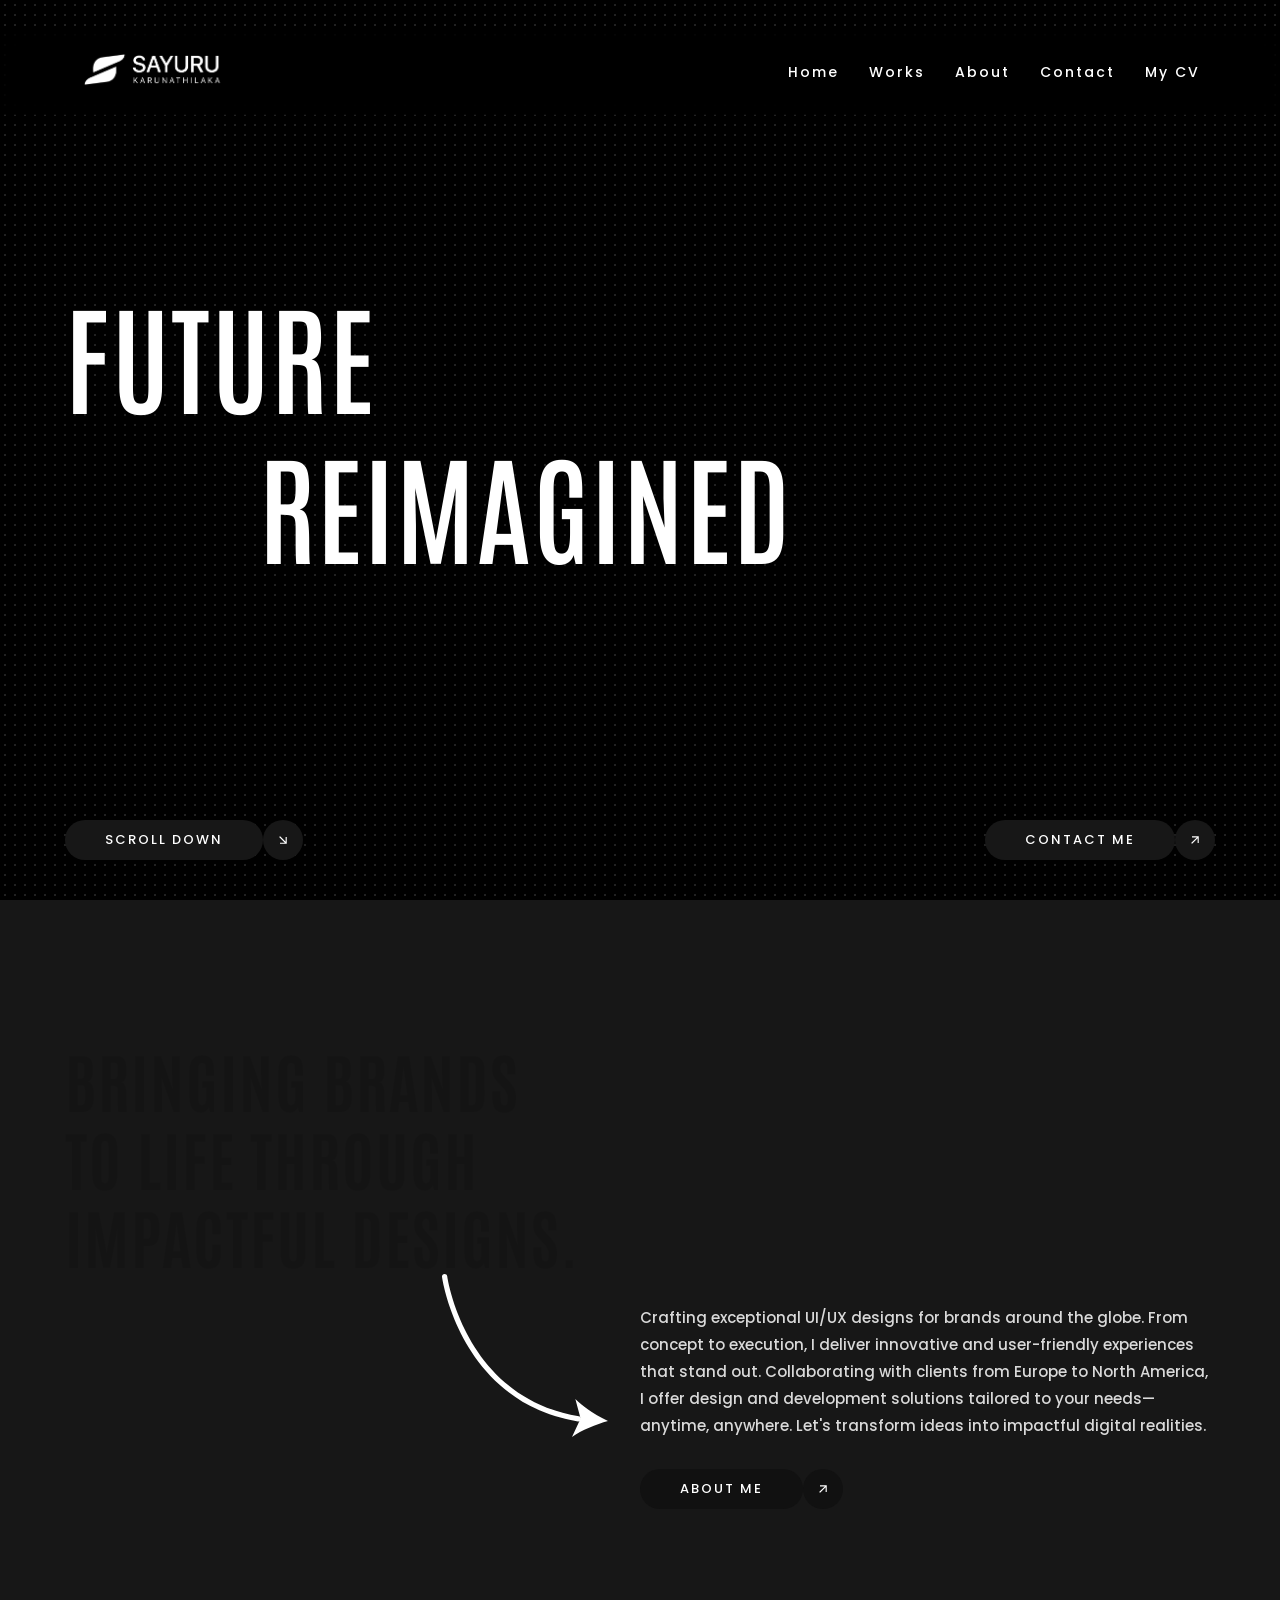
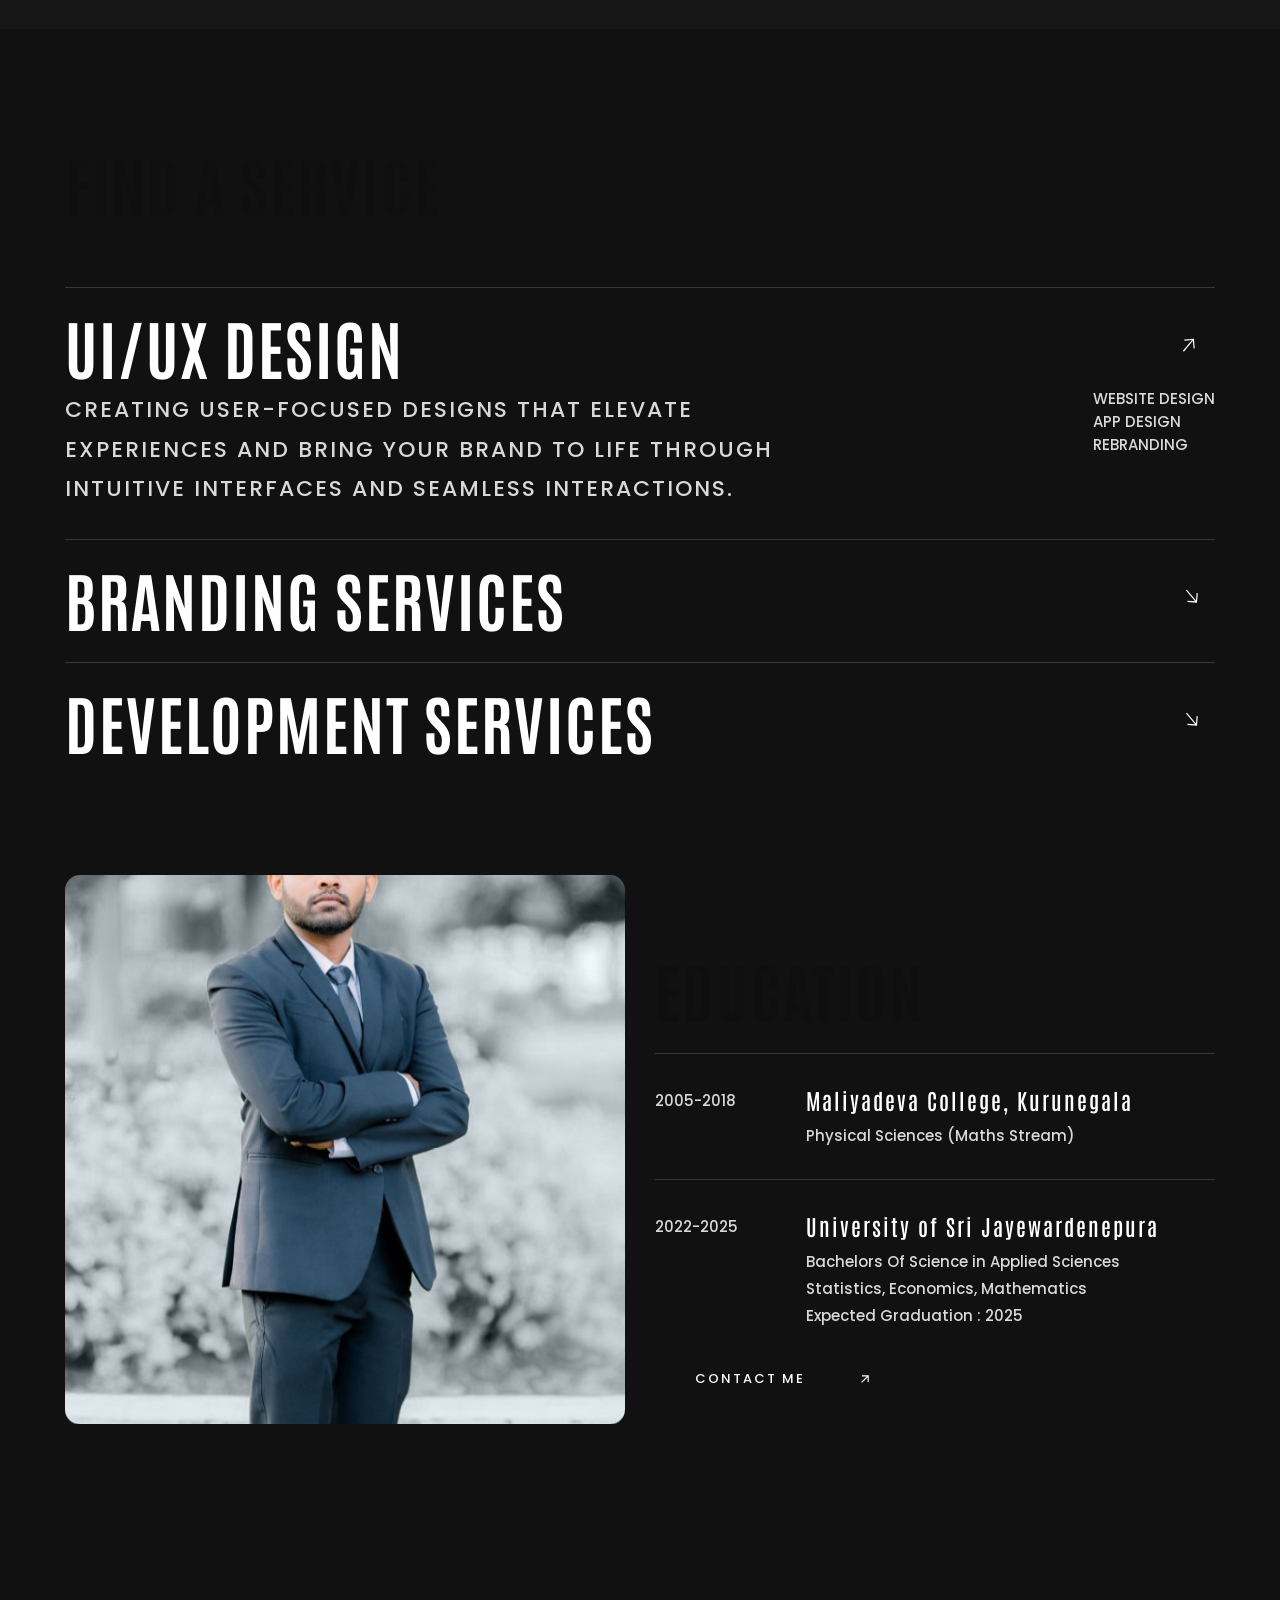
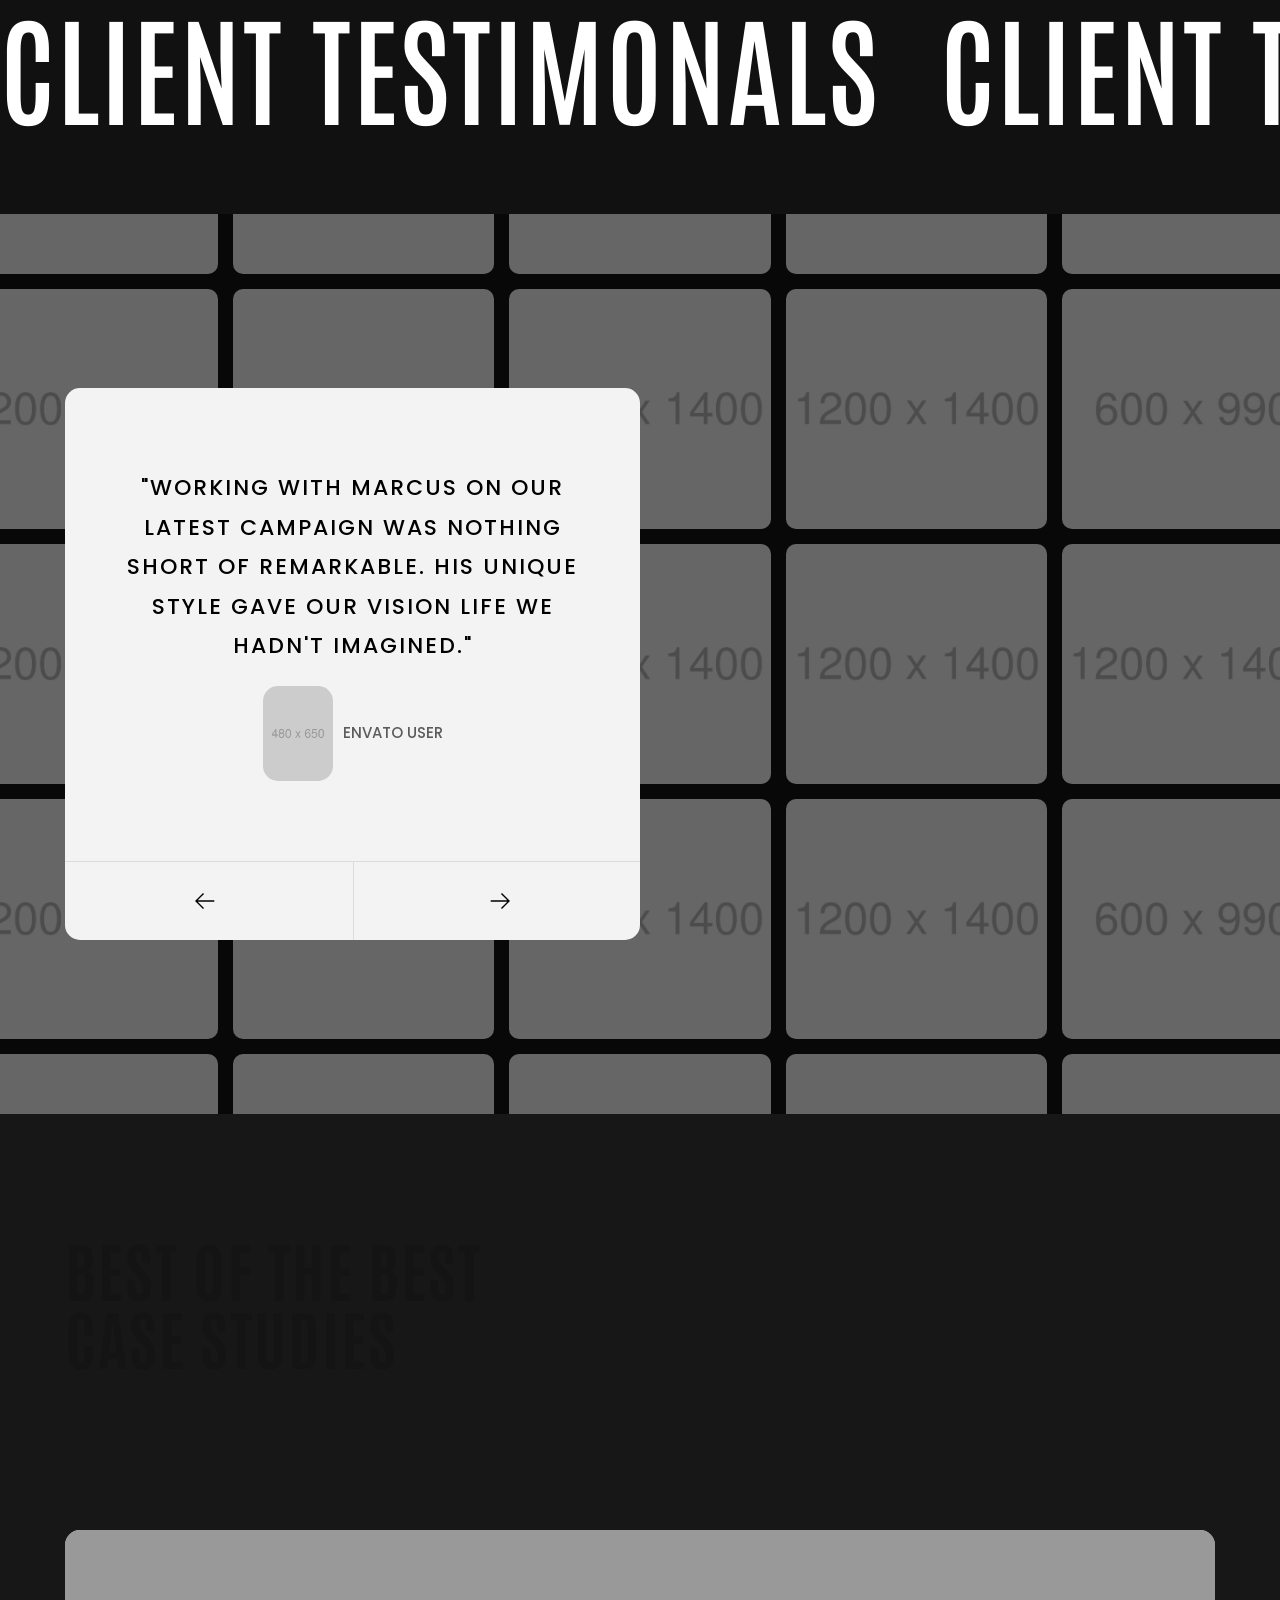
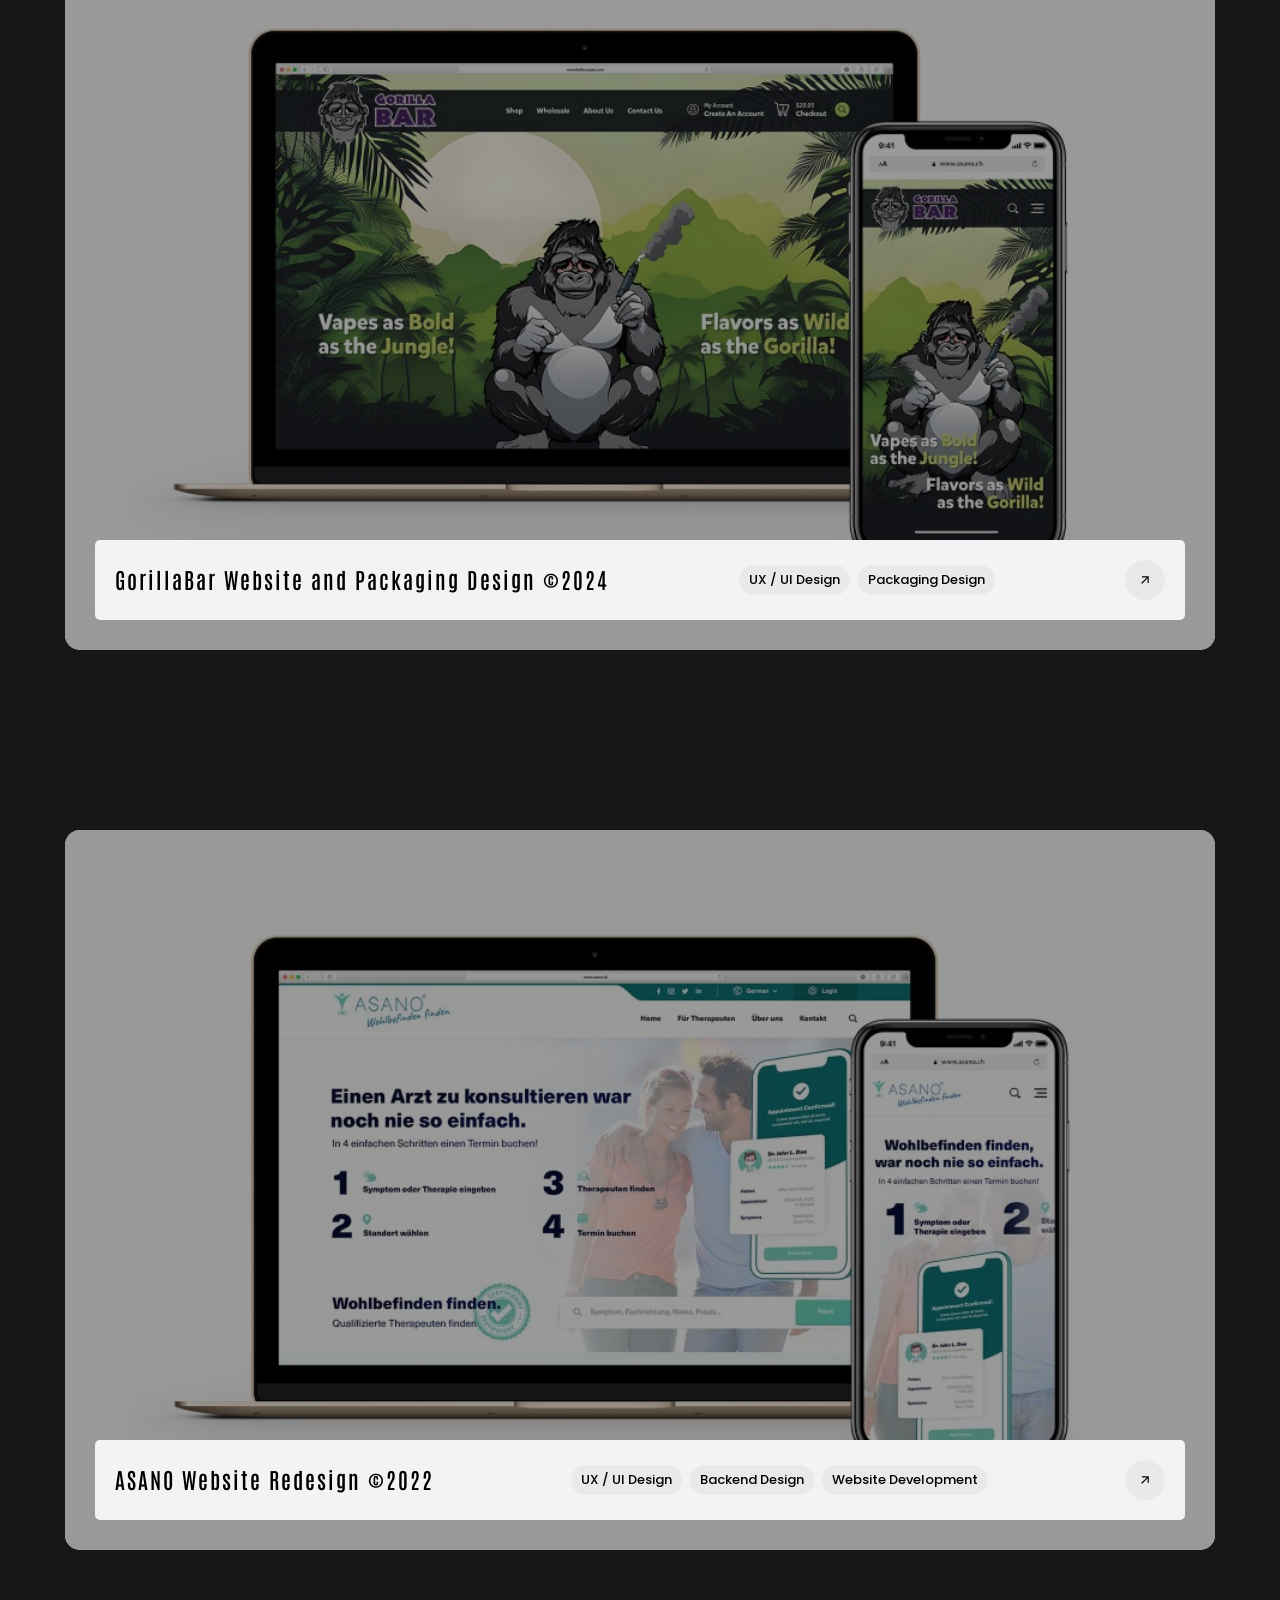
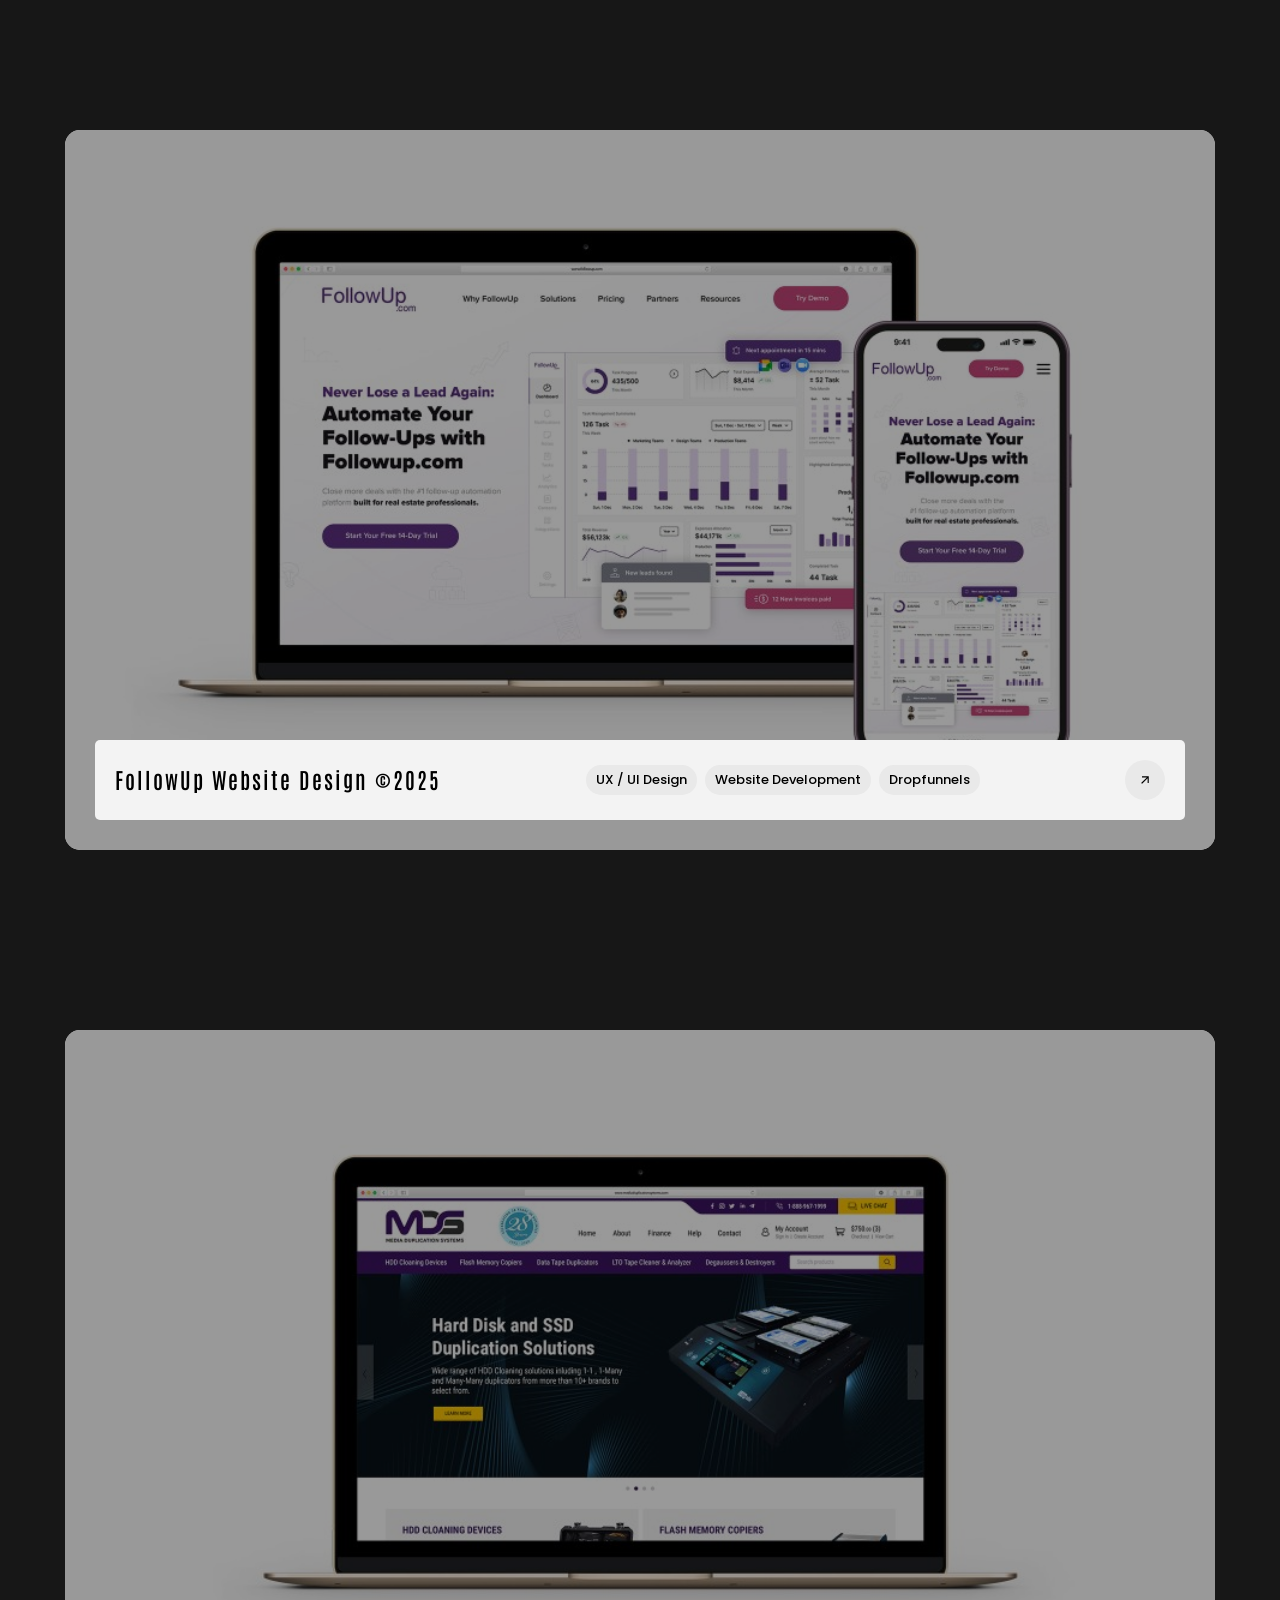
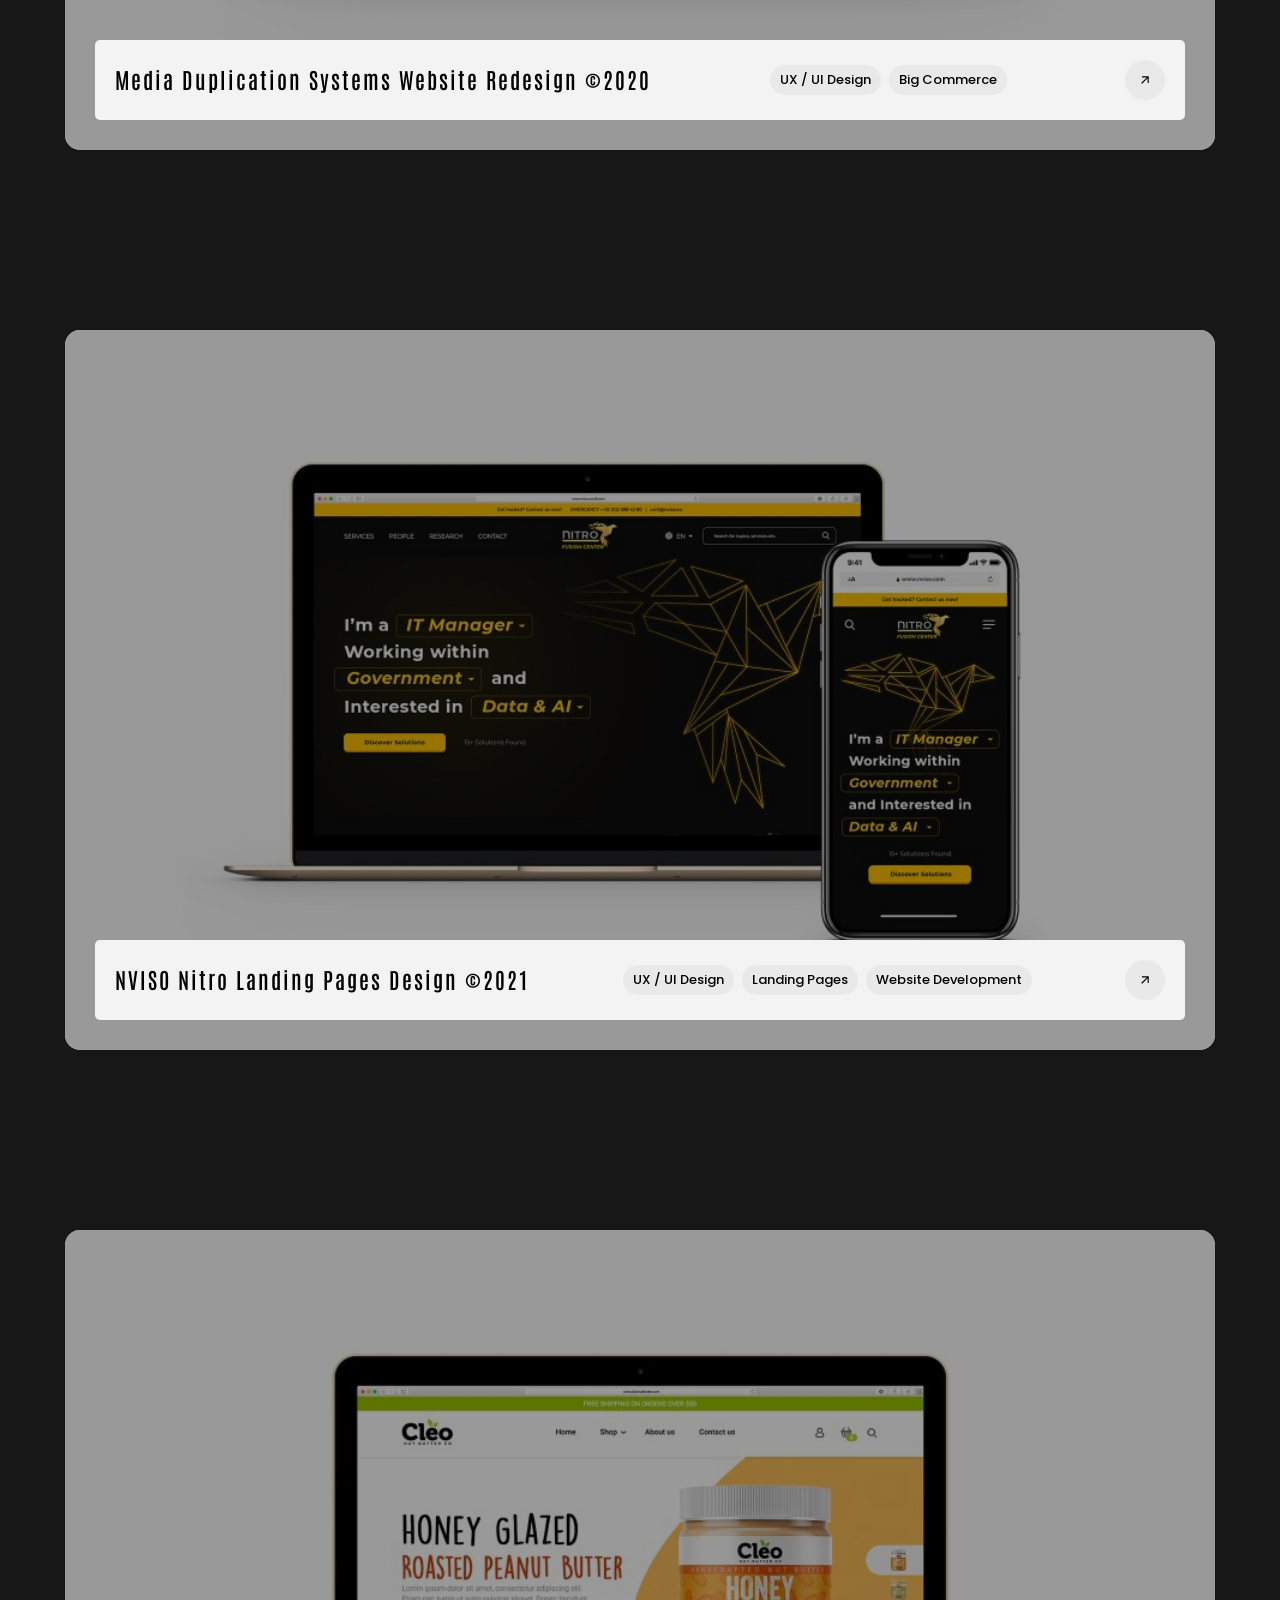
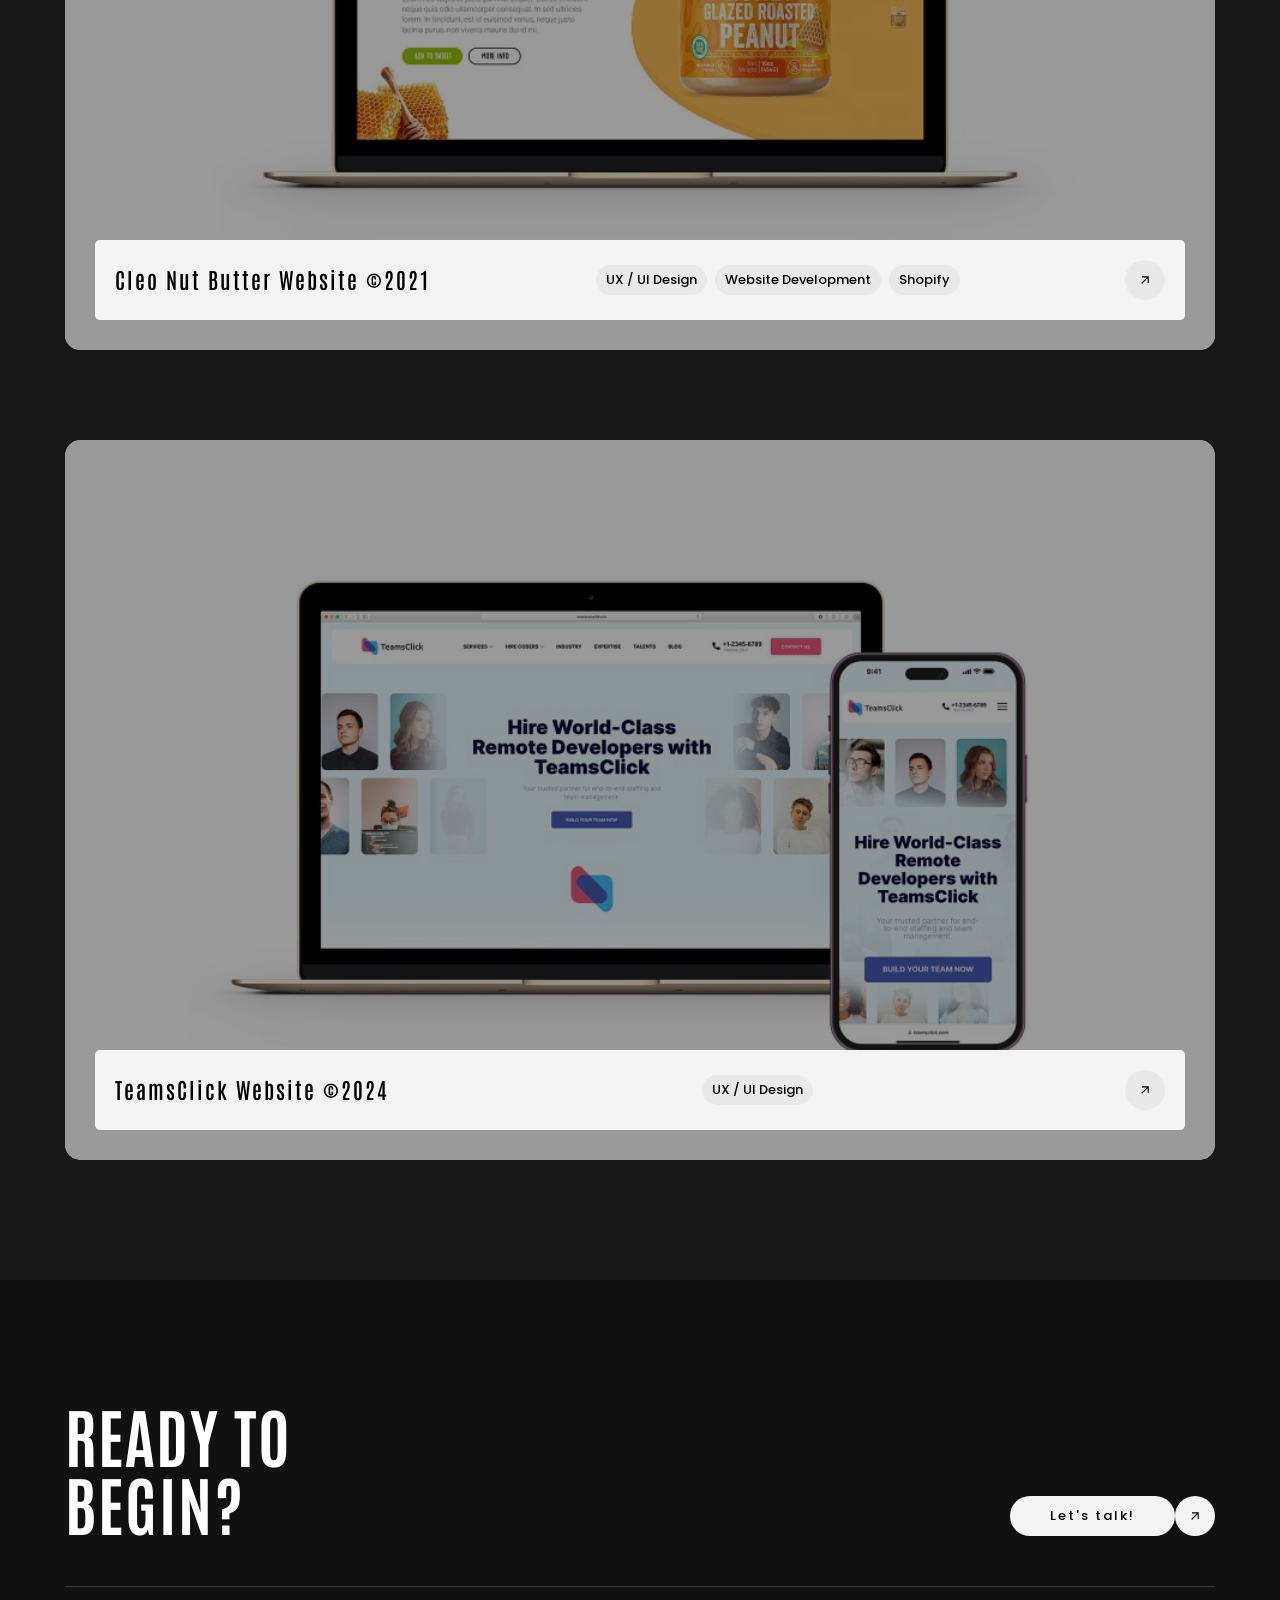
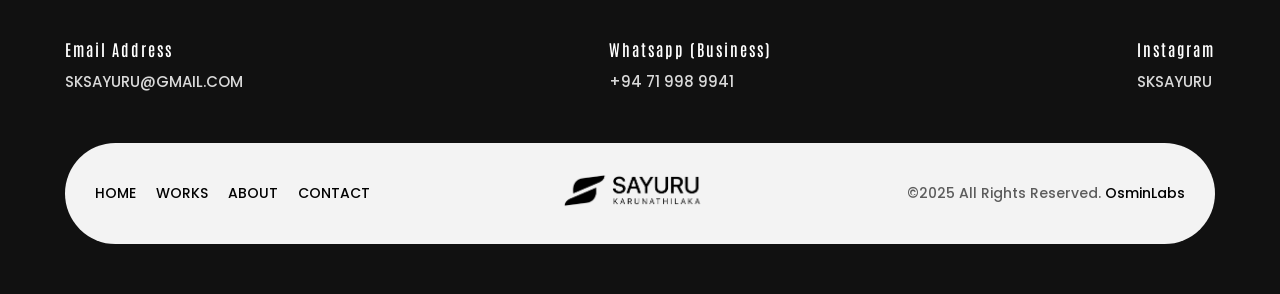
==== commit d5cc28ad: "Favicon Update + 404 files rearranged" ====
--- a/index.html
+++ b/index.html
@@ -5,7 +5,7 @@
     <meta charset="utf-8">
     <meta name="description" content="">
     <meta name="viewport" content="width=device-width, initial-scale=1">
-
+    <link rel="icon" href="assets/img/favicon.ico" type="image/x-icon">
     <link href="https://fonts.googleapis.com/css2?family=Poppins:wght@100;200;400;500&amp;display=swap"
         rel="stylesheet">
     <link href="https://fonts.googleapis.com/css2?family=Antonio:wght@100..700&display=swap" rel="stylesheet">
@@ -27,7 +27,7 @@
             <div class="main-logo">
                 <a href="index.html" data-dsn-text="HOME" class="custom-logo-link main-brand effect-ajax" rel="home"
                     aria-current="page">
-                    <img src="assets/img/logo-light.png" class="custom-logo logo-light" alt="Home" />
+                    <img src="assets/img/logo-light.png" class="custom-logo logo-light" alt="Home"  />
                     <img src="assets/img/logo.png" class="custom-logo logo-dark" alt="Home" />
                 </a>
             </div>
@@ -133,7 +133,7 @@
                                 
                                 <div id="video-mask">
                                     <video muted autoplay loop>
-                                    <source src="video.mp4" type="video/mp4">
+                                    <source src="assets/img/video.mp4" type="video/mp4">
                                     </video>
                                 </div>
                             </div>
@@ -888,7 +888,7 @@
                                         <div class="img-cat w-100">
                                             <div
                                                     class="box-image-bg w-100 over-hidden has-border-radius before-z-index dsn-swiper-parallax-transform p-relative" data-overlay="4">
-                                                <img src="assets/img/portfolio/project1/1.jpg"
+                                                <img src="assets/img/portfolio/project1/1.jpg" loading="lazy"
                                                      class="cover-bg-img dsn-swiper-parallax-transform" alt="" />
                                             </div>
                                         </div>
@@ -931,7 +931,7 @@
                                         <div class="img-cat w-100">
                                             <div
                                                     class="box-image-bg w-100 over-hidden has-border-radius before-z-index dsn-swiper-parallax-transform p-relative" data-overlay="4">
-                                                <img src="assets/img/portfolio/project2/1.jpg"
+                                                <img src="assets/img/portfolio/project2/1.jpg" loading="lazy"
                                                      class="cover-bg-img dsn-swiper-parallax-transform" alt="" />
                                             </div>
                                         </div>
@@ -975,7 +975,7 @@
                                         <div class="img-cat w-100">
                                             <div
                                                     class="box-image-bg w-100 over-hidden has-border-radius before-z-index dsn-swiper-parallax-transform p-relative" data-overlay="4">
-                                                <img src="assets/img/portfolio/project3/1.jpg"
+                                                <img src="assets/img/portfolio/project3/1.jpg" loading="lazy"
                                                      class="cover-bg-img dsn-swiper-parallax-transform" alt="" />
                                             </div>
                                         </div>
@@ -1019,7 +1019,7 @@
                                         <div class="img-cat w-100">
                                             <div
                                                     class="box-image-bg w-100 over-hidden has-border-radius before-z-index dsn-swiper-parallax-transform p-relative" data-overlay="4">
-                                                <img src="assets/img/portfolio/project4/1.jpg"
+                                                <img src="assets/img/portfolio/project4/1.jpg" loading="lazy"
                                                      class="cover-bg-img dsn-swiper-parallax-transform" alt="" />
                                             </div>
                                         </div>
@@ -1062,7 +1062,7 @@
                                         <div class="img-cat w-100">
                                             <div
                                                     class="box-image-bg w-100 over-hidden has-border-radius before-z-index dsn-swiper-parallax-transform p-relative" data-overlay="4">
-                                                <img src="assets/img/portfolio/project5/1.jpg"
+                                                <img src="assets/img/portfolio/project5/1.jpg" loading="lazy"
                                                      class="cover-bg-img dsn-swiper-parallax-transform" alt="" />
                                             </div>
                                         </div>
@@ -1106,7 +1106,7 @@
                                         <div class="img-cat w-100">
                                             <div
                                                     class="box-image-bg w-100 over-hidden has-border-radius before-z-index dsn-swiper-parallax-transform p-relative" data-overlay="4">
-                                                <img src="assets/img/portfolio/project6/1.jpg"
+                                                <img src="assets/img/portfolio/project6/1.jpg" loading="lazy"
                                                      class="cover-bg-img dsn-swiper-parallax-transform" alt="" />
                                             </div>
                                         </div>
@@ -1150,7 +1150,7 @@
                                         <div class="img-cat w-100">
                                             <div
                                                     class="box-image-bg w-100 over-hidden has-border-radius before-z-index dsn-swiper-parallax-transform p-relative" data-overlay="4">
-                                                <img src="assets/img/portfolio/project7/1.jpg"
+                                                <img src="assets/img/portfolio/project7/1.jpg" loading="lazy"
                                                      class="cover-bg-img dsn-swiper-parallax-transform" alt="" />
                                             </div>
                                         </div>
--- a/assets/css/style.css
+++ b/assets/css/style.css
@@ -7418,8 +7418,8 @@
 left: 50%;
 transform: translate(-50%, -50%);
 margin: auto;
--webkit-mask-image: url(mask.png);
-mask-image: url(mask.png);
+-webkit-mask-image: url(/assets/img/mask.png);
+mask-image: url(/assets/img/mask.png);
 mask-size: contain;
 }
 
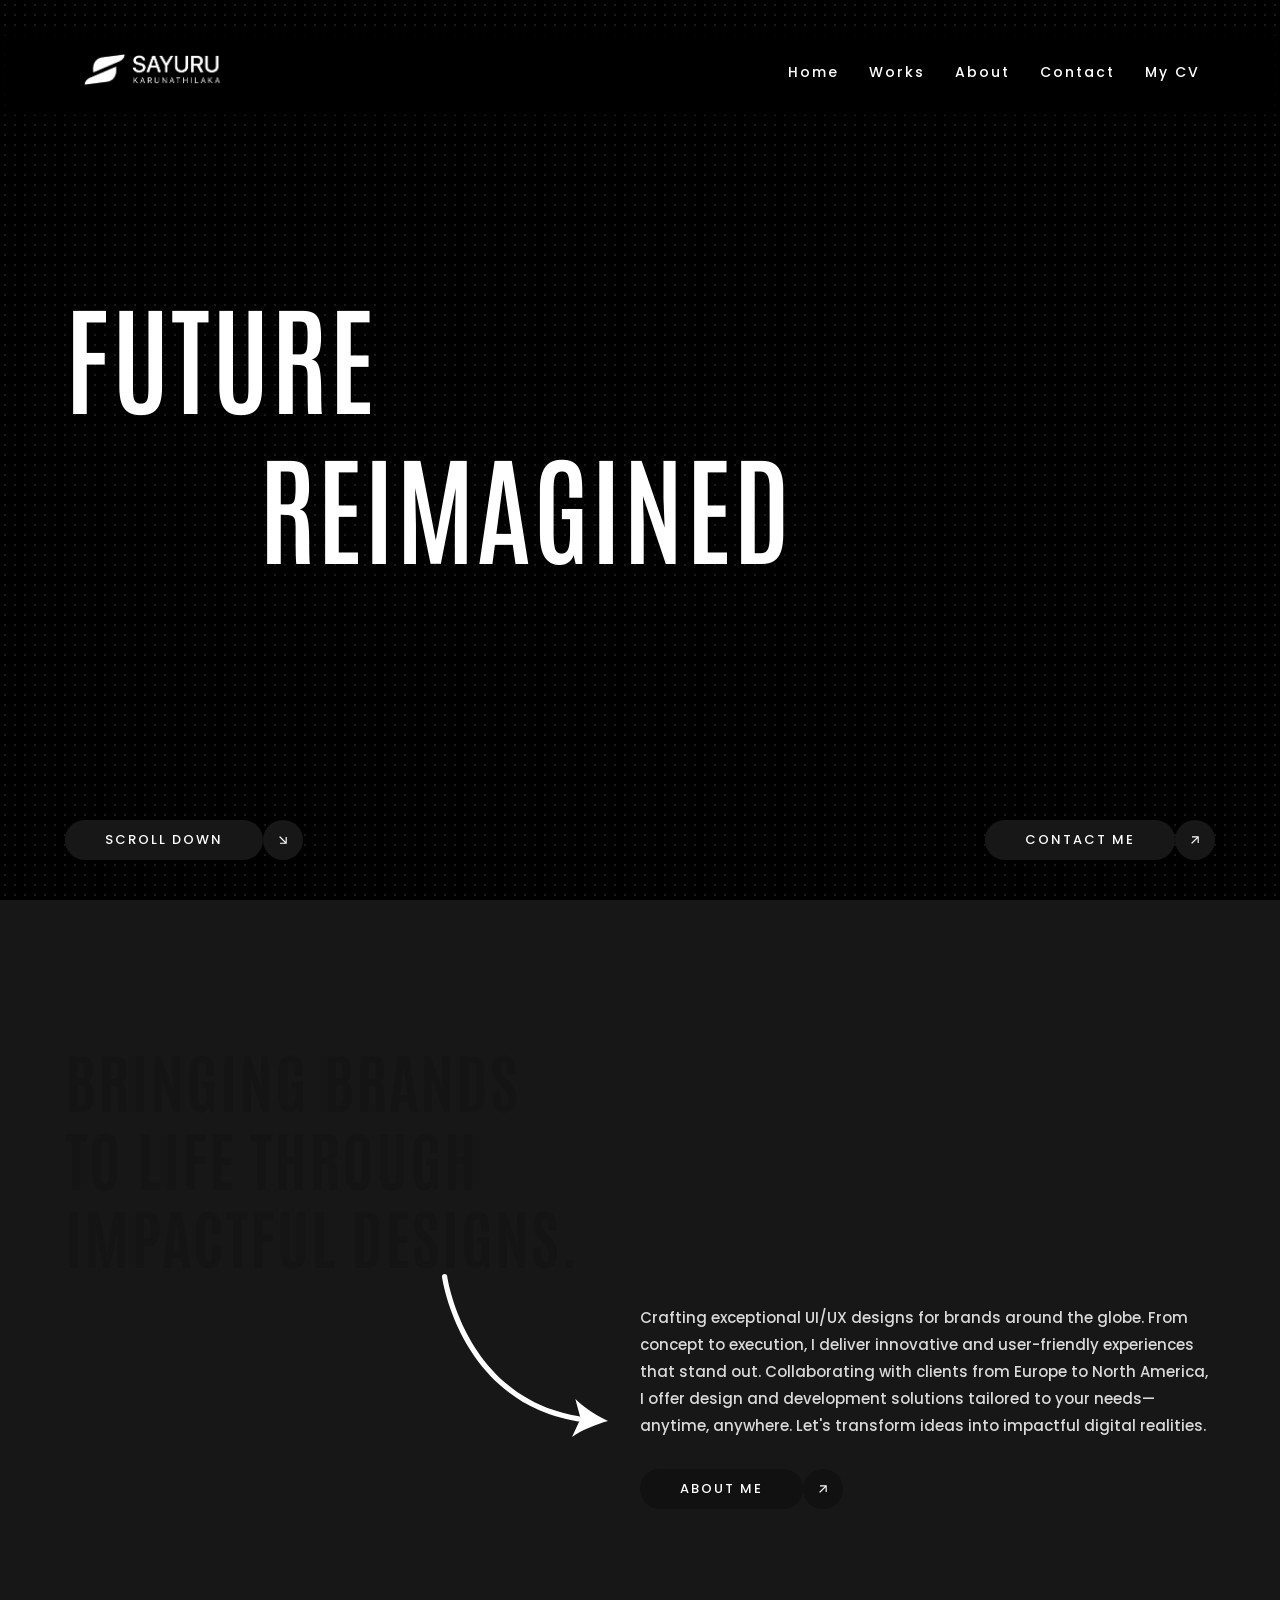
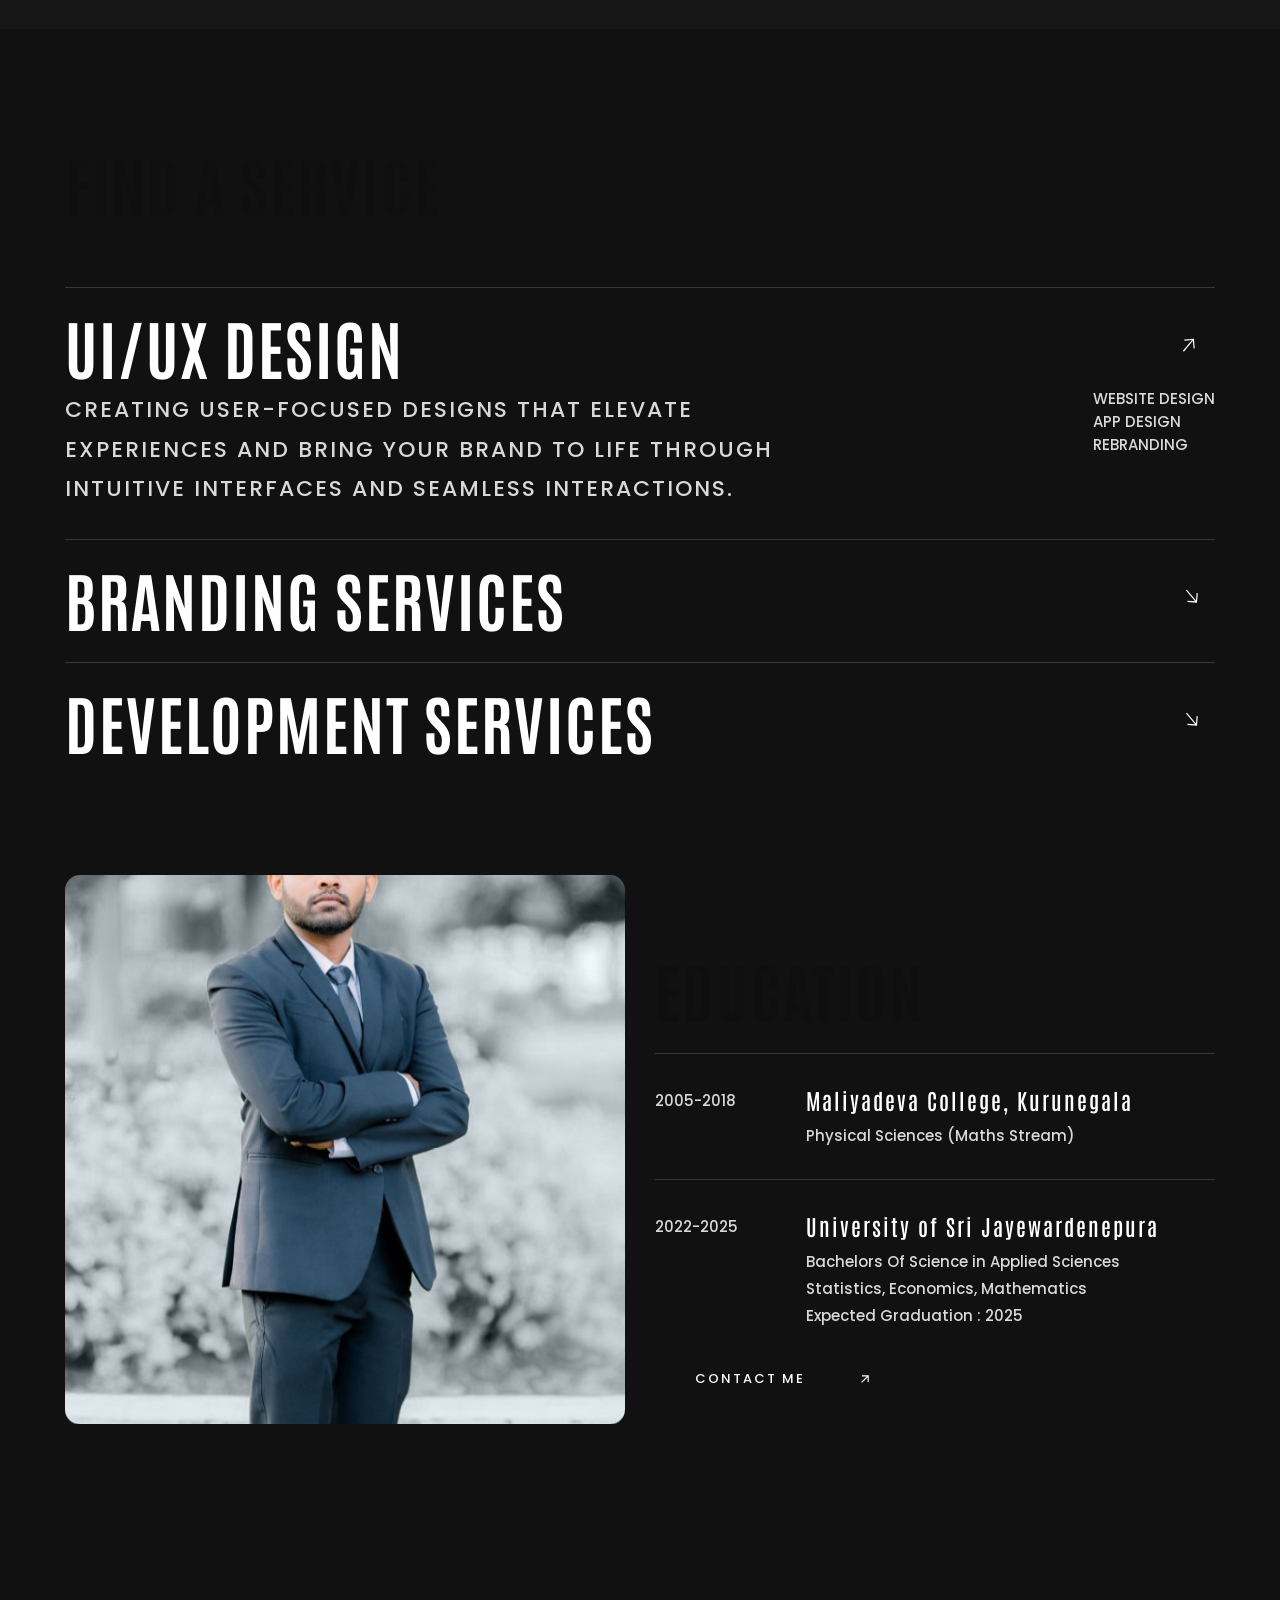
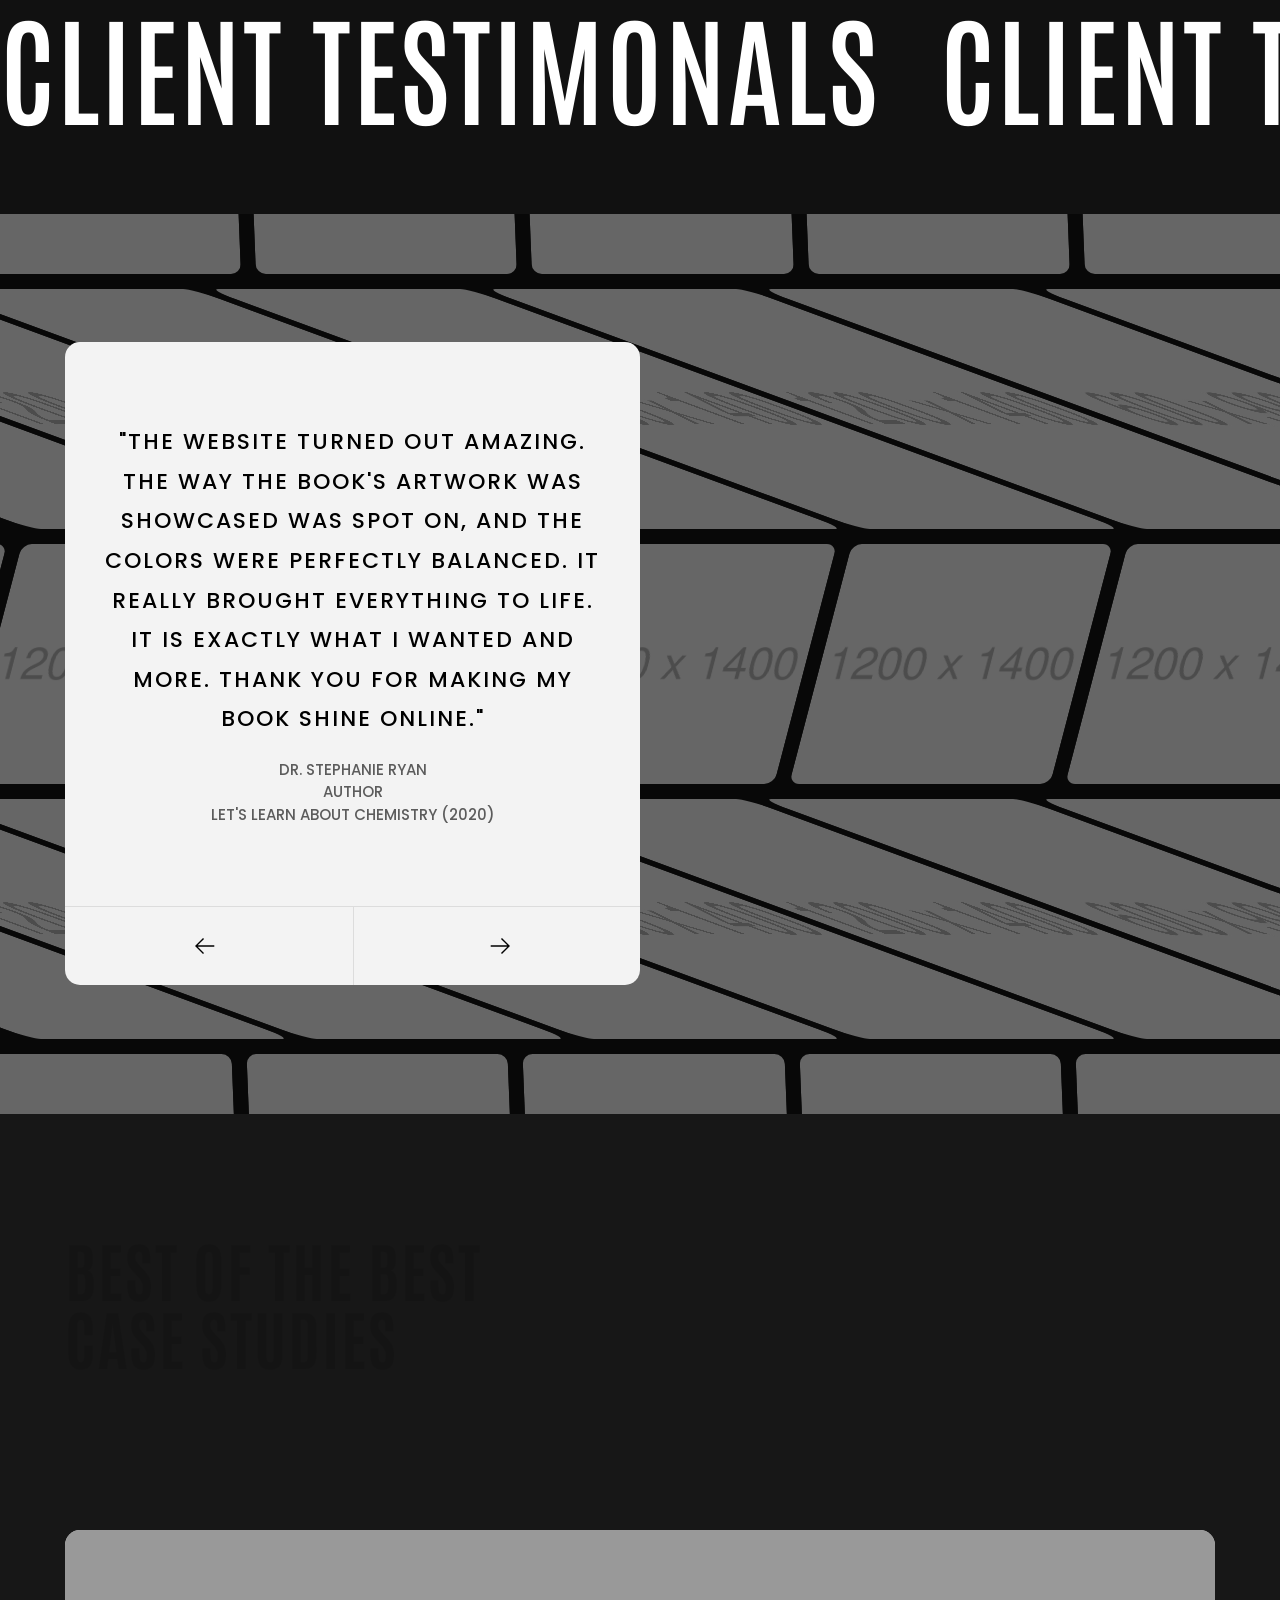
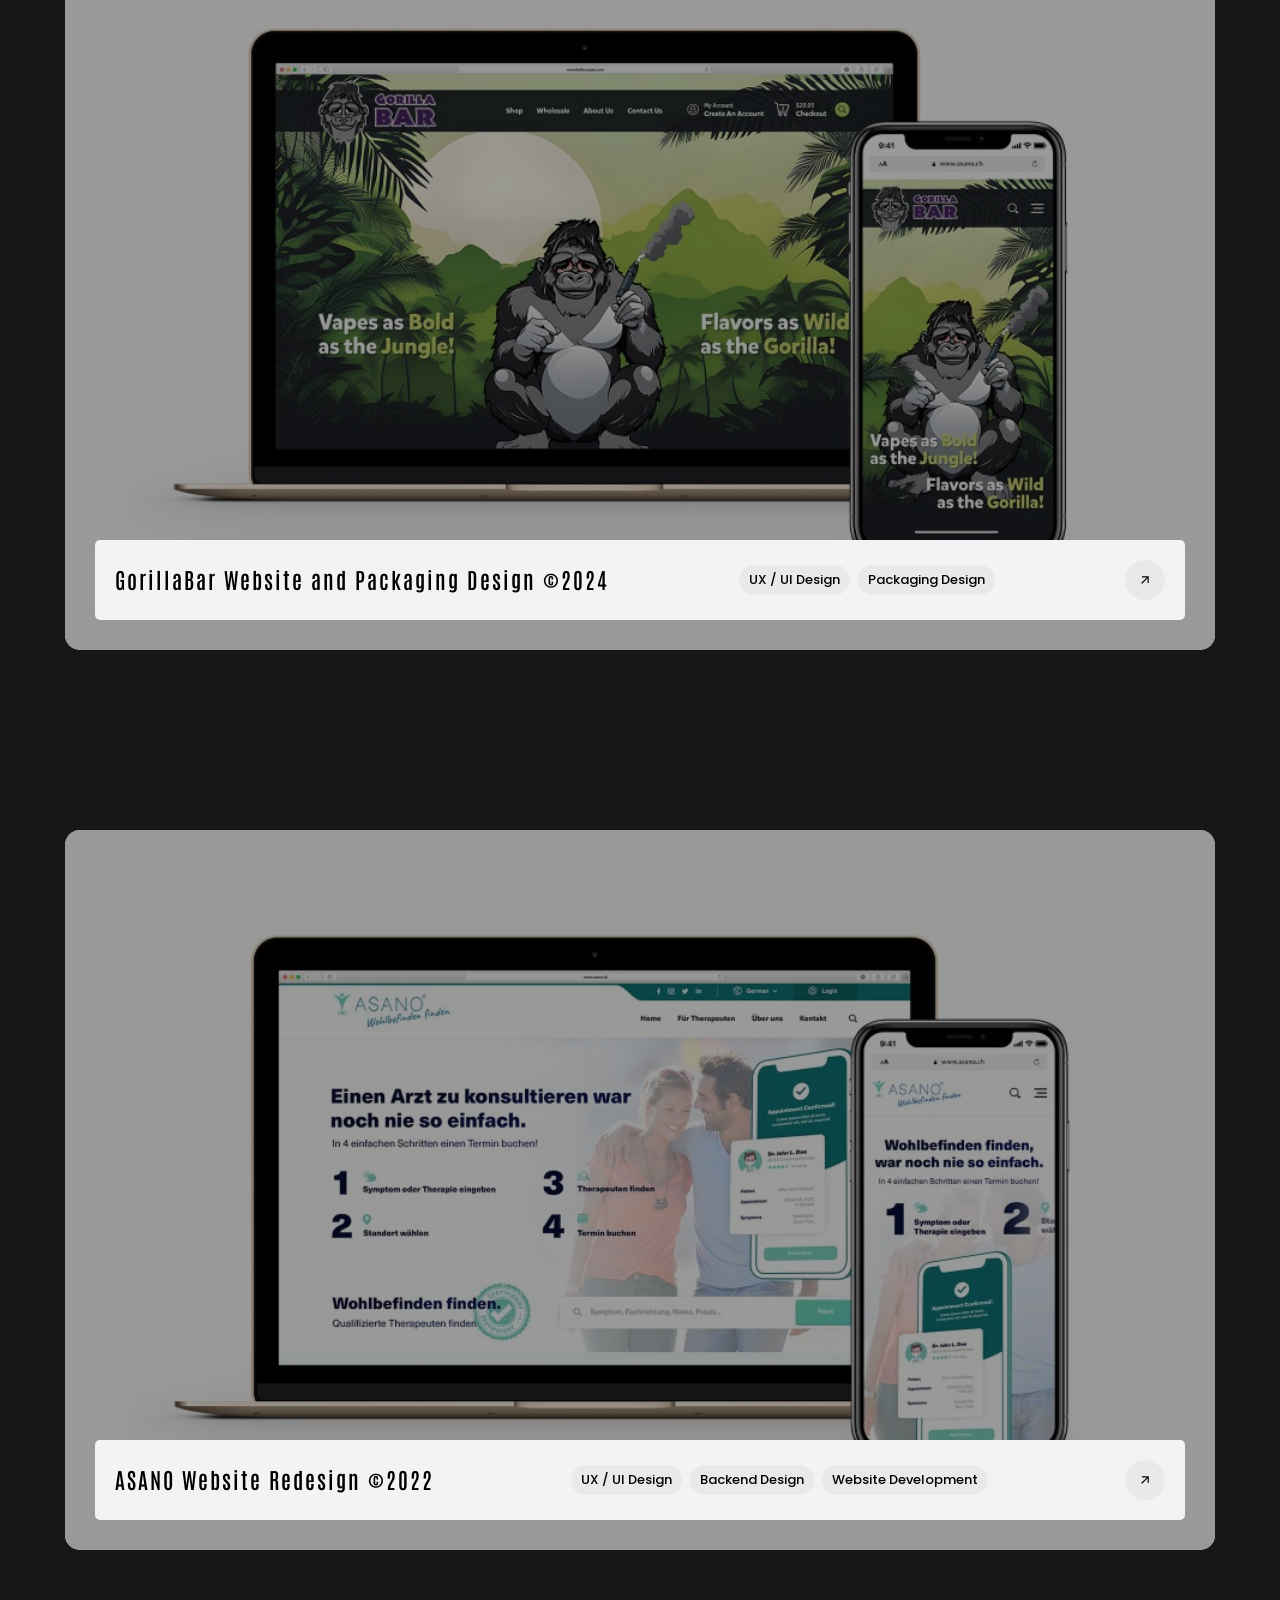
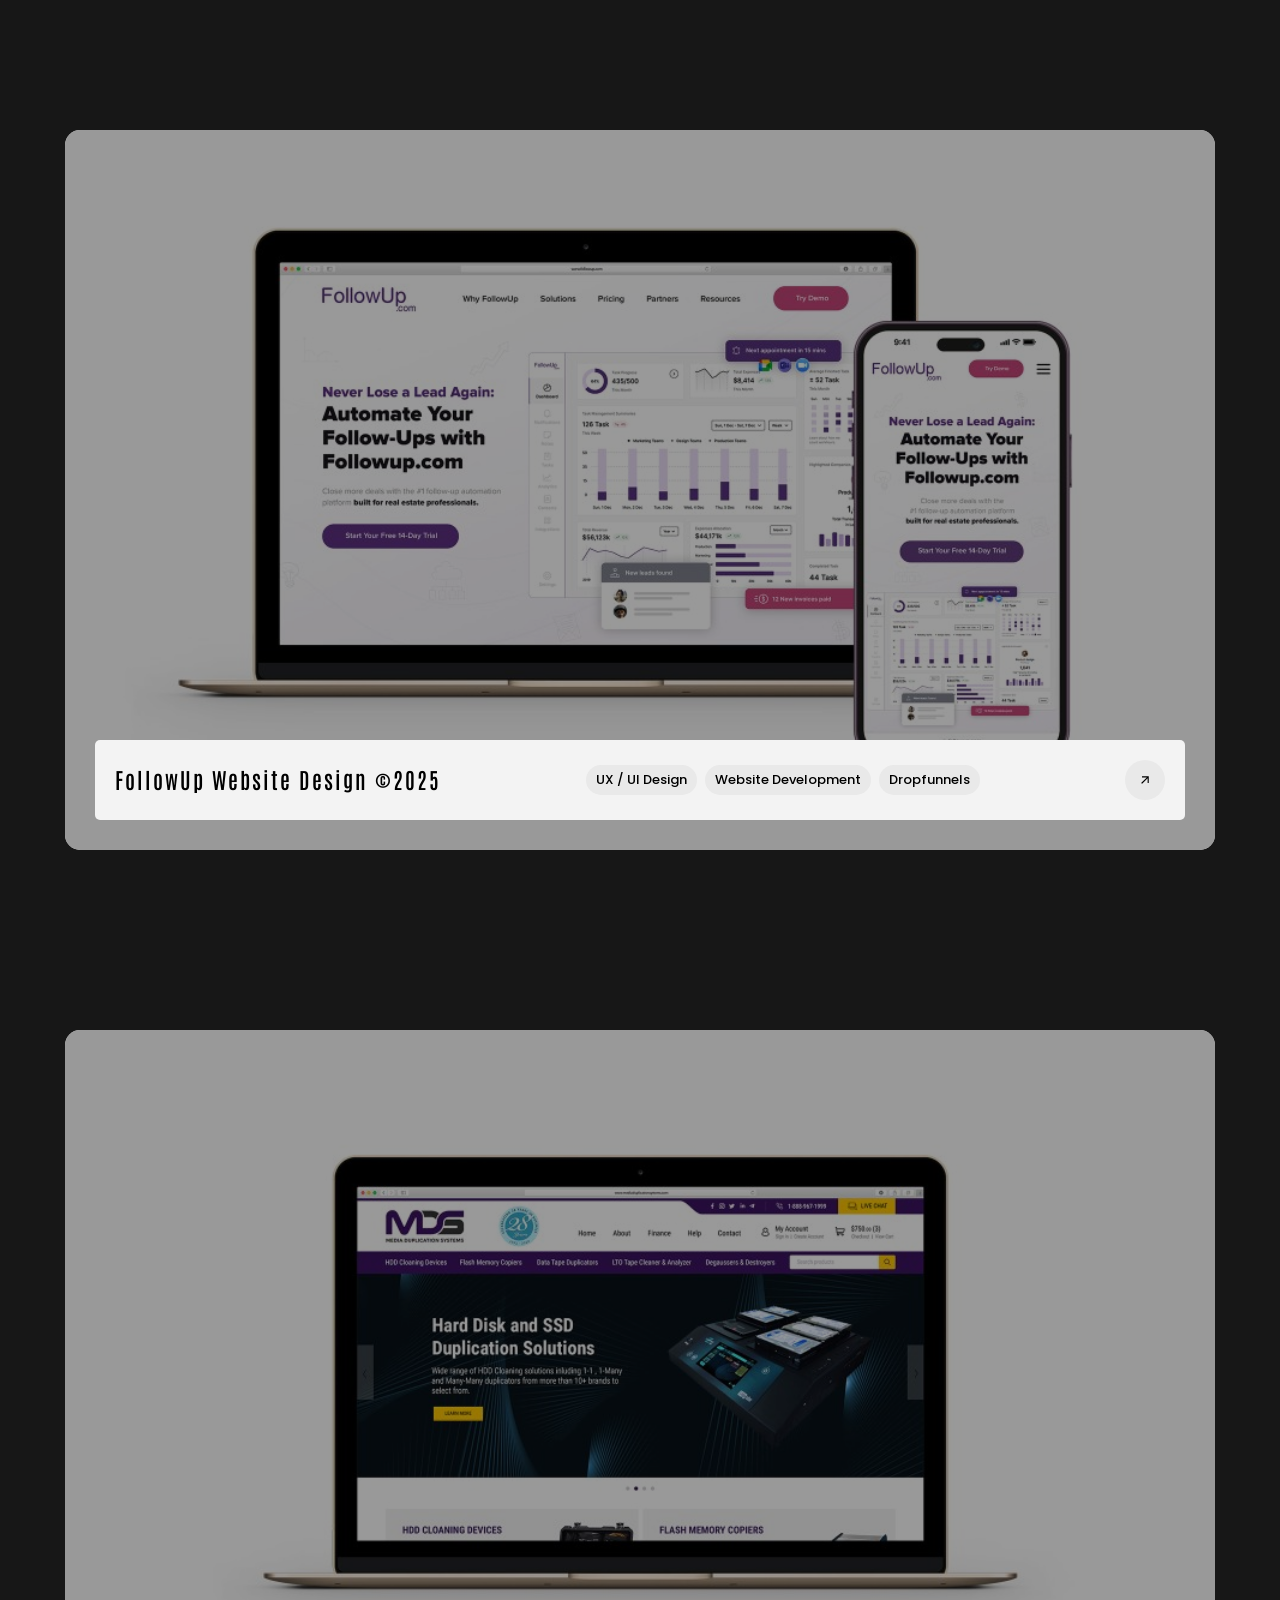
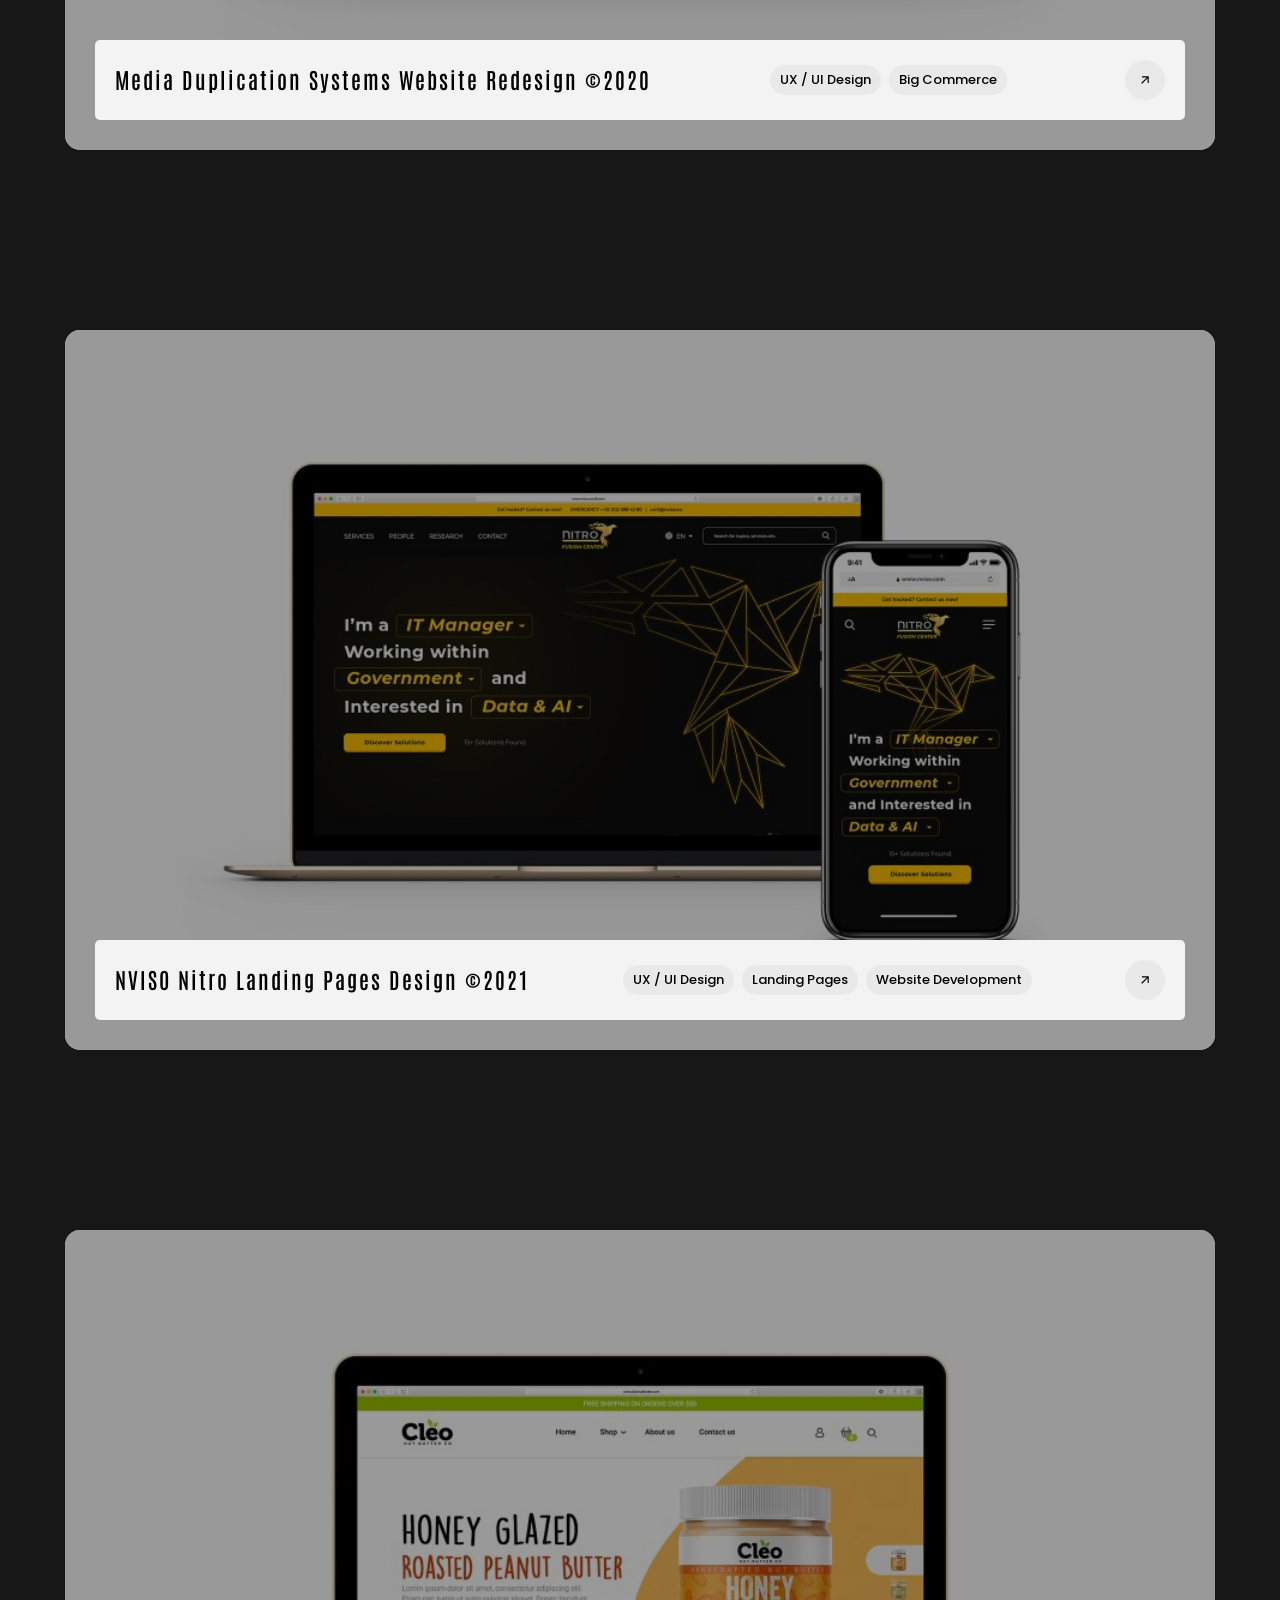
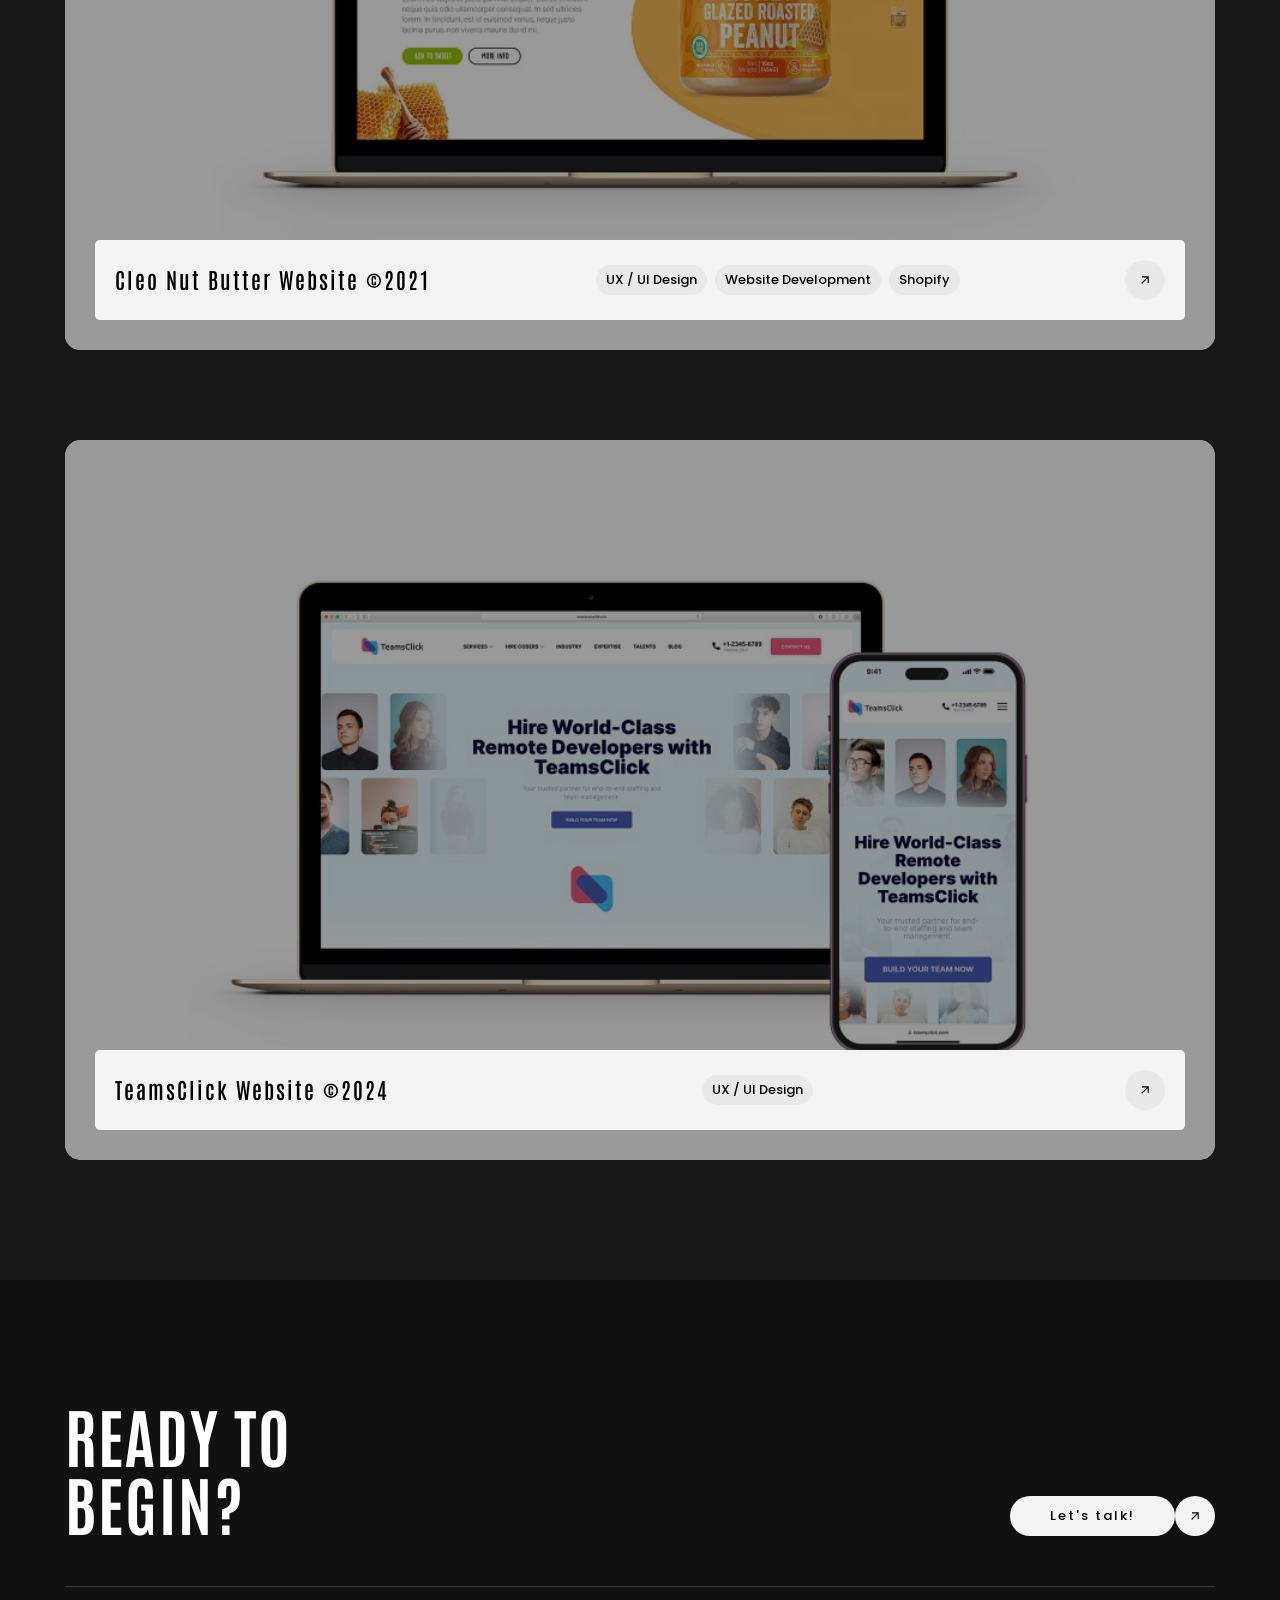
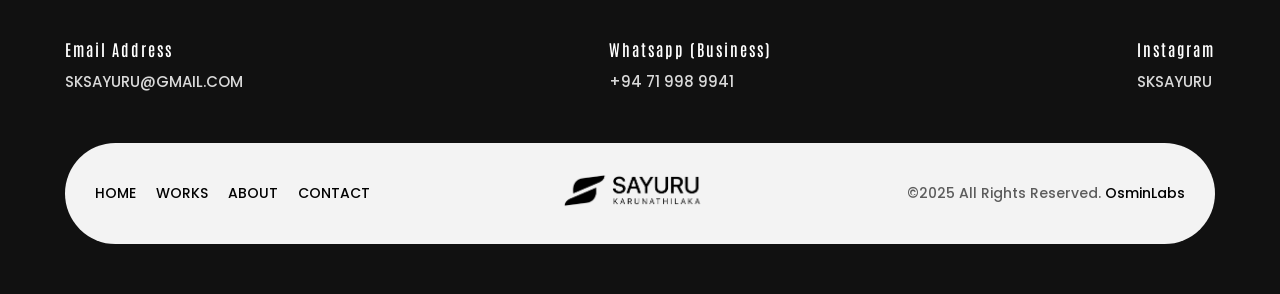
==== commit 9054beb4: "Updated contact functionality. + 404 Page redesigned" ====
--- a/index.html
+++ b/index.html
@@ -64,31 +64,6 @@
                         </a>
                     </li>
                 </ul>
-
-                <div class="container-content  d-flex flex-column justify-content-center section-margin">
-                    <div class="nav__info">
-                        <div class="nav-content">
-                            <h5 class="sm-title-block mb-10">Studio</h5>
-                            26-30 New Damietta
-                            El-Mahalla El-Kubra, SK1 66LM
-
-                        </div>
-                        <div class="nav-content mt-30">
-                            <h5 class="sm-title-block mb-10">Contact</h5>
-                            <p class="links over-hidden mb-1">
-                                <a class="link-hover d-block" href="tel:00201004392260"
-                                    data-hover-text="+00 (2)012 3321">+00
-                                    (2)01004392260</a>
-                                <a class="link-hover" href="tel:00201024552406" data-hover-text="+00 (2)012 3321">+00
-                                    (2)01024552406</a>
-                            </p>
-                            <p class="links over-hidden"><a class="link-hover" href="mailto:info@dsngrid.com"
-                                    data-hover-text="info@dsngrid.com">info@dsngrid.com</a></p>
-
-                        </div>
-                    </div>
-                  
-                </div>
             </nav>
             <div id="navbar_toggle" class="navbar-toggle">
                 <div class="toggle-icon">
@@ -770,21 +745,21 @@
                                                 <div
                                                     class="swiper-slide testimonal-item box-padding text-center d-flex flex-column justify-content-center align-items-center">
 
-                                                    <p class="title-block heading-color text-upper">"Working with
-                                                        Marcus on our
-                                                        latest campaign was nothing short of remarkable. His unique
-                                                        style gave our
-                                                        vision life we hadn't imagined."</p>
+                                                    <p class="title-block heading-color text-upper">"The website turned out amazing. 
+                                                        The way the book's artwork was showcased was spot on, and the 
+                                                        colors were perfectly balanced. It really brought everything to 
+                                                        life. It is exactly what I wanted and more. Thank you for making my book shine online."</p>
 
                                                     <div class="auther-inner d-flex justify-content-center mt-20">
-                                                        <div class="box-img">
-                                                            <img class="cover-bg-img has-border-radius"
-                                                                src="assets/img/testimonial/2.jpg" alt="">
-                                                        </div>
+                                                        <!-- <div class="box-img">
+                                                            <img class="cover-bg-img has-border-radius" src="assets/img/testimonial/2.jpg" alt="">
+                                                        </div> -->
 
                                                         <div class="auther d-flex flex-column justify-content-center">
                                                             <!-- <h5 class="sm-title-block text-upper mb-5">MTL Graphic</h5> -->
-                                                            <span class="text-upper">Envato User</span>
+                                                            <span class="text-upper">Dr. Stephanie Ryan</span>
+                                                            <span class="text-upper">Author</span>
+                                                            <span class="text-upper">Let's Learn about chemistry (2020)</span>
                                                         </div>
                                                     </div>
                                                 </div>
@@ -792,46 +767,25 @@
                                                 <div
                                                     class="swiper-slide testimonal-item box-padding text-center d-flex flex-column justify-content-center align-items-center">
 
-                                                    <p class="title-block heading-color text-upper">"Working with
-                                                        Marcus on our
-                                                        latest campaign was nothing short of remarkable. His unique
-                                                        style gave our
-                                                        vision life we hadn't imagined."</p>
+                                                    <p class="title-block heading-color text-upper">"The gorilla mascot fits perfectly with 
+                                                        our brand, and the design feels just right. It’s clean, functional, 
+                                                        and looks great. Thanks for the revised branding—it made all the difference. 
+                                                        Hope to work with you again!"</p>
 
                                                     <div class="auther-inner d-flex justify-content-center mt-20">
-                                                        <div class="box-img">
+                                                        <!-- <div class="box-img">
                                                             <img class="cover-bg-img has-border-radius"
                                                                 src="assets/img/testimonial/2.jpg" alt="">
-                                                        </div>
+                                                        </div> -->
 
                                                         <div class="auther d-flex flex-column justify-content-center">
                                                             <!-- <h5 class="sm-title-block text-upper mb-5">MTL Graphic</h5> -->
-                                                            <span class="text-upper">Envato User</span>
+                                                            <span class="text-upper">99Designs Client</span>
+                                                            <span class="text-upper">GorillaBar (2024)</span>
                                                         </div>
                                                     </div>
                                                 </div>
 
-                                                <div
-                                                    class="swiper-slide testimonal-item box-padding text-center d-flex flex-column justify-content-center align-items-center">
-
-                                                    <p class="title-block heading-color text-upper">"Working with
-                                                        Marcus on our
-                                                        latest campaign was nothing short of remarkable. His unique
-                                                        style gave our
-                                                        vision life we hadn't imagined."</p>
-
-                                                    <div class="auther-inner d-flex justify-content-center mt-20">
-                                                        <div class="box-img">
-                                                            <img class="cover-bg-img has-border-radius"
-                                                                src="assets/img/testimonial/2.jpg" alt="">
-                                                        </div>
-
-                                                        <div class="auther d-flex flex-column justify-content-center">
-                                                            <!-- <h5 class="sm-title-block text-upper mb-5">MTL Graphic</h5> -->
-                                                            <span class="text-upper">Envato User</span>
-                                                        </div>
-                                                    </div>
-                                                </div>
                                             </div>
                                         </div>
 
--- a/assets/css/style.css
+++ b/assets/css/style.css
@@ -7391,7 +7391,7 @@
 
 
 .dsn_bg {
-  background-image: radial-gradient(circle, rgba(255, 255, 255, 0.129) 1px, transparent 1px) !important;
+  background-image: radial-gradient(circle, rgba(255, 255, 255, 0.1) 1px, transparent 1px) !important;
   background-size: 10px 10px !important;
   background-color: #000 !important;
   color: #fff !important;
@@ -7458,4 +7458,294 @@
 font-size: 1rem;
 font-weight: lighter;
 line-height: 1.5;
+}
+
+
+/* 404 Styles */
+
+.box {
+  display: flex;
+  flex-direction: column; /* Align items vertically */
+  justify-content: center; /* Optional: Center vertically within the container */
+  align-items: center; /* Optional: Center horizontally */
+  height: 70%;
+  max-height: 600px;
+  min-height: 450px;
+  /* background: #000; */
+  border-radius: 20px;
+  position: absolute;
+  left: 50%;
+  top: 50%;
+  transform: translate(-50%, -50%);
+  padding: 30px 50px;
+}
+.box .box__ghost {
+  padding: 15px 25px 25px;
+  position: absolute;
+  left: 50%;
+  top: 30%;
+  transform: translate(-50%, -30%);
+}
+.box .box__ghost .symbol:nth-child(1) {
+  opacity: 0.2;
+  animation: shine 4s ease-in-out 3s infinite;
+}
+.box .box__ghost .symbol:nth-child(1):before, .box .box__ghost .symbol:nth-child(1):after {
+  content: "";
+  width: 12px;
+  height: 4px;
+  background: #fff;
+  position: absolute;
+  border-radius: 5px;
+  bottom: 65px;
+  left: 0;
+}
+.box .box__ghost .symbol:nth-child(1):before {
+  transform: rotate(45deg);
+}
+.box .box__ghost .symbol:nth-child(1):after {
+  transform: rotate(-45deg);
+}
+.box .box__ghost .symbol:nth-child(2) {
+  position: absolute;
+  left: -5px;
+  top: 30px;
+  height: 18px;
+  width: 18px;
+  border: 4px solid;
+  border-radius: 50%;
+  border-color: #fff;
+  opacity: 0.2;
+  animation: shine 4s ease-in-out 1.3s infinite;
+}
+.box .box__ghost .symbol:nth-child(3) {
+  opacity: 0.2;
+  animation: shine 3s ease-in-out 0.5s infinite;
+}
+.box .box__ghost .symbol:nth-child(3):before, .box .box__ghost .symbol:nth-child(3):after {
+  content: "";
+  width: 12px;
+  height: 4px;
+  background: #fff;
+  position: absolute;
+  border-radius: 5px;
+  top: 5px;
+  left: 40px;
+}
+.box .box__ghost .symbol:nth-child(3):before {
+  transform: rotate(90deg);
+}
+.box .box__ghost .symbol:nth-child(3):after {
+  transform: rotate(180deg);
+}
+.box .box__ghost .symbol:nth-child(4) {
+  opacity: 0.2;
+  animation: shine 6s ease-in-out 1.6s infinite;
+}
+.box .box__ghost .symbol:nth-child(4):before, .box .box__ghost .symbol:nth-child(4):after {
+  content: "";
+  width: 15px;
+  height: 4px;
+  background: #fff;
+  position: absolute;
+  border-radius: 5px;
+  top: 10px;
+  right: 30px;
+}
+.box .box__ghost .symbol:nth-child(4):before {
+  transform: rotate(45deg);
+}
+.box .box__ghost .symbol:nth-child(4):after {
+  transform: rotate(-45deg);
+}
+.box .box__ghost .symbol:nth-child(5) {
+  position: absolute;
+  right: 5px;
+  top: 40px;
+  height: 12px;
+  width: 12px;
+  border: 3px solid;
+  border-radius: 50%;
+  border-color: #fff;
+  opacity: 0.2;
+  animation: shine 1.7s ease-in-out 7s infinite;
+}
+.box .box__ghost .symbol:nth-child(6) {
+  opacity: 0.2;
+  animation: shine 2s ease-in-out 6s infinite;
+}
+.box .box__ghost .symbol:nth-child(6):before, .box .box__ghost .symbol:nth-child(6):after {
+  content: "";
+  width: 15px;
+  height: 4px;
+  background: #fff;
+  position: absolute;
+  border-radius: 5px;
+  bottom: 65px;
+  right: -5px;
+}
+.box .box__ghost .symbol:nth-child(6):before {
+  transform: rotate(90deg);
+}
+.box .box__ghost .symbol:nth-child(6):after {
+  transform: rotate(180deg);
+}
+.box .box__ghost .box__ghost-container {
+  background: #fff;
+  width: 100px;
+  height: 100px;
+  border-radius: 100px 100px 0 0;
+  position: relative;
+  margin: 0 auto;
+  animation: upndown 3s ease-in-out infinite;
+}
+.box .box__ghost .box__ghost-container .box__ghost-eyes {
+  position: absolute;
+  left: 50%;
+  top: 45%;
+  height: 12px;
+  width: 70px;
+}
+.box .box__ghost .box__ghost-container .box__ghost-eyes .box__eye-left {
+  width: 12px;
+  height: 12px;
+  background: #000;
+  border-radius: 50%;
+  margin: 0 10px;
+  position: absolute;
+  left: 0;
+}
+.box .box__ghost .box__ghost-container .box__ghost-eyes .box__eye-right {
+  width: 12px;
+  height: 12px;
+  background: #000;
+  border-radius: 50%;
+  margin: 0 10px;
+  position: absolute;
+  right: 0;
+}
+.box .box__ghost .box__ghost-container .box__ghost-bottom {
+  display: flex;
+  position: absolute;
+  top: 100%;
+  left: 0;
+  right: 0;
+}
+.box .box__ghost .box__ghost-container .box__ghost-bottom div {
+  flex-grow: 1;
+  position: relative;
+  top: -10px;
+  height: 20px;
+  border-radius: 100%;
+  background-color: #fff;
+}
+.box .box__ghost .box__ghost-container .box__ghost-bottom div:nth-child(2n) {
+  top: -12px;
+  margin: 0 0px;
+  border-top: 15px solidrgb(191, 191, 191);
+  background: transparent;
+}
+.box .box__ghost .box__ghost-shadow {
+  height: 20px;
+  box-shadow: 0 50px 15px 5pxrgb(191, 191, 191);
+  border-radius: 50%;
+  margin: 0 auto;
+  animation: smallnbig 3s ease-in-out infinite;
+}
+.box .box__description {
+  position: absolute;
+  bottom: 30px;
+  left: 50%;
+  transform: translateX(-50%);
+}
+.box .box__description .box__description-container {
+  color: #fff;
+  text-align: center;
+  /* width: 200px; */
+  font-size: 16px;
+  margin: 0 auto;
+}
+.box .box__description .box__description-container .box__description-title {
+  font-size: 24px;
+  letter-spacing: 0.5px;
+}
+.box .box__description .box__description-container .box__description-text {
+  color:rgb(255, 255, 255);
+  line-height: 20px;
+  margin-top: 20px;
+}
+.box .box__description .box__button {
+  display: block;
+  position: relative;
+  /* background: #ff5e65; */
+  border: 1px solid transparent;
+  border-radius: 50px;
+  height: 50px;
+  text-align: center;
+  text-decoration: none;
+  color: #fff;
+  line-height: 50px;
+  font-size: 14px;
+  padding: 0 70px;
+  white-space: nowrap;
+  margin-top: 25px;
+  transition: background 0.5s ease;
+  overflow: hidden;
+  -webkit-mask-image: -webkit-radial-gradient(white, black);
+}
+.box .box__description .box__button:before {
+  content: "";
+  position: absolute;
+  width: 20px;
+  height: 100px;
+  background: #fff;
+  bottom: -25px;
+  left: 0;
+  border: 2px solid #fff;
+  transform: translateX(-50px) rotate(45deg);
+  transition: transform 0.5s ease;
+}
+.box .box__description .box__button:hover {
+  background: transparent;
+  border-color: #fff;
+}
+.box .box__description .box__button:hover:before {
+  transform: translateX(250px) rotate(45deg);
+}
+
+@keyframes upndown {
+  0% {
+    transform: translateY(5px);
+  }
+  50% {
+    transform: translateY(15px);
+  }
+  100% {
+    transform: translateY(5px);
+  }
+}
+@keyframes smallnbig {
+  0% {
+    width: 90px;
+  }
+  50% {
+    width: 100px;
+  }
+  100% {
+    width: 90px;
+  }
+}
+@keyframes shine {
+  0% {
+    opacity: 0.2;
+  }
+  25% {
+    opacity: 0.1;
+  }
+  50% {
+    opacity: 0.2;
+  }
+  100% {
+    opacity: 0.2;
+  }
 }
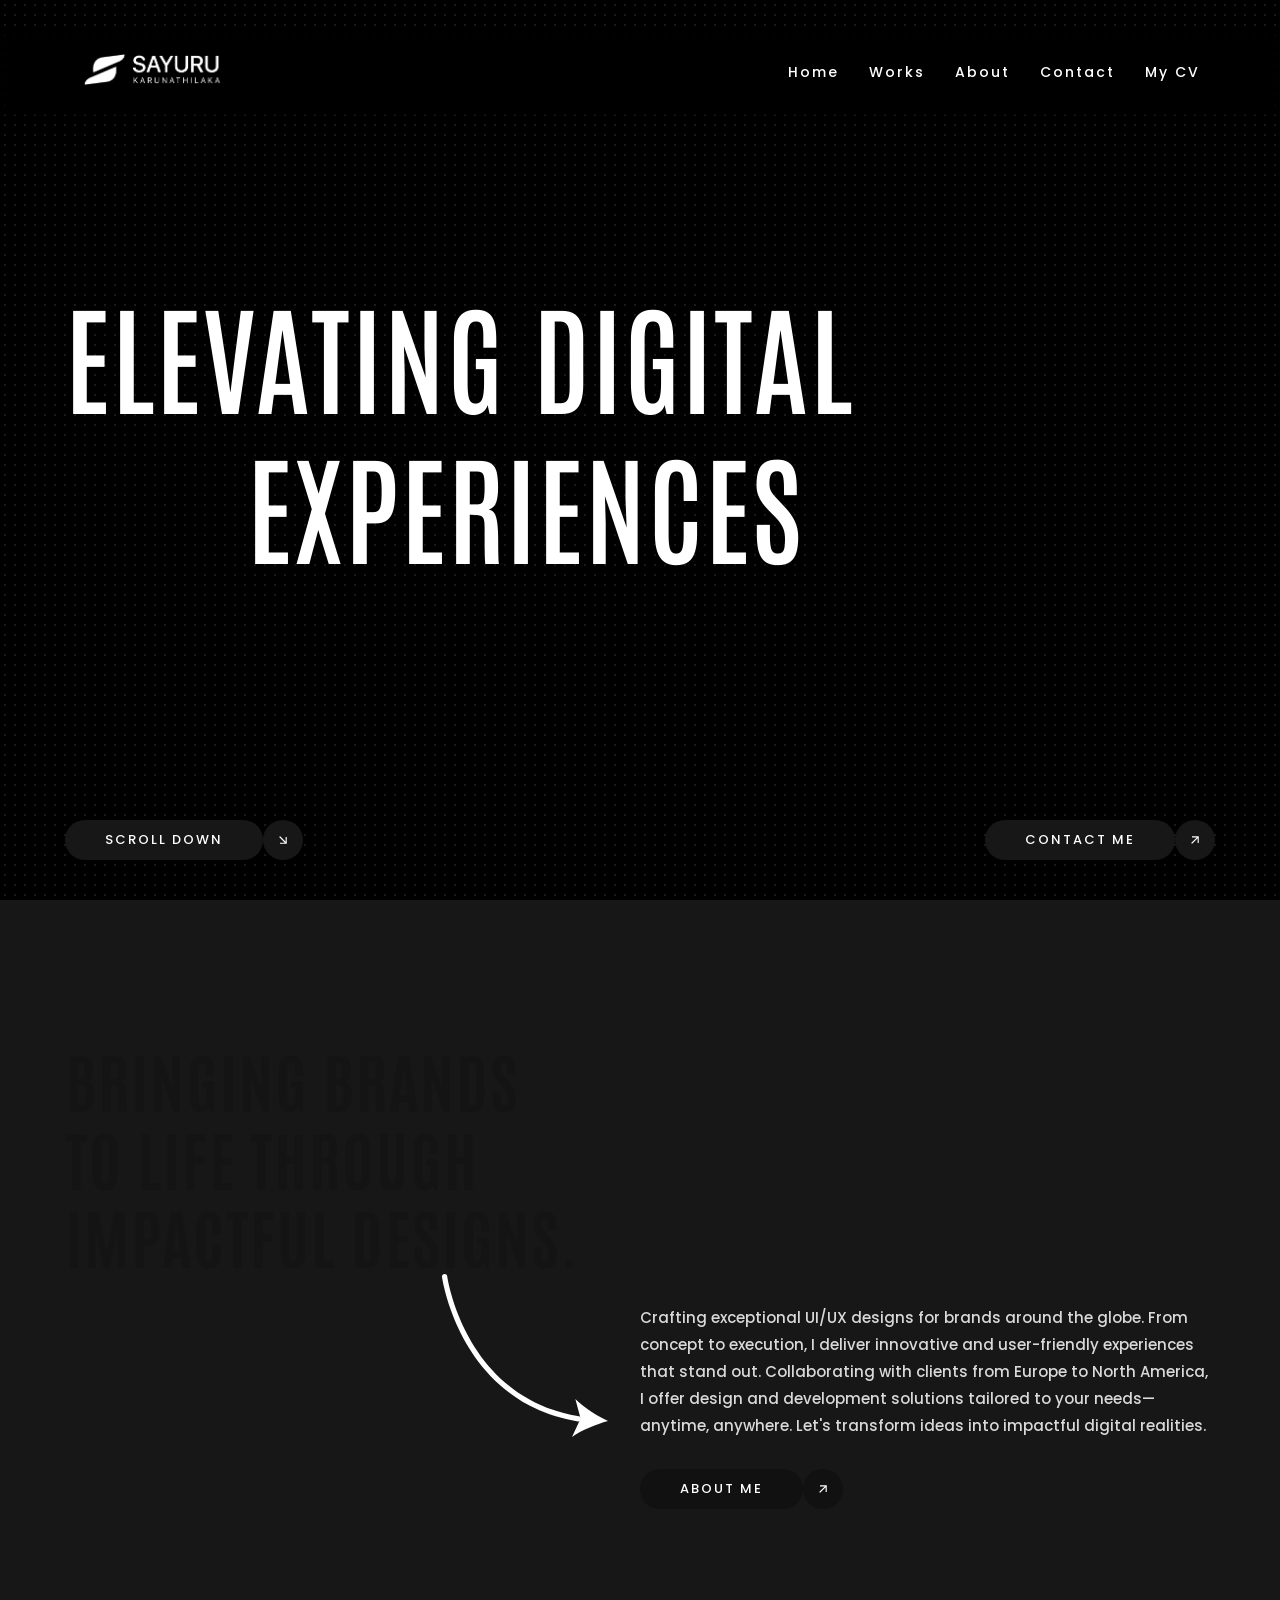
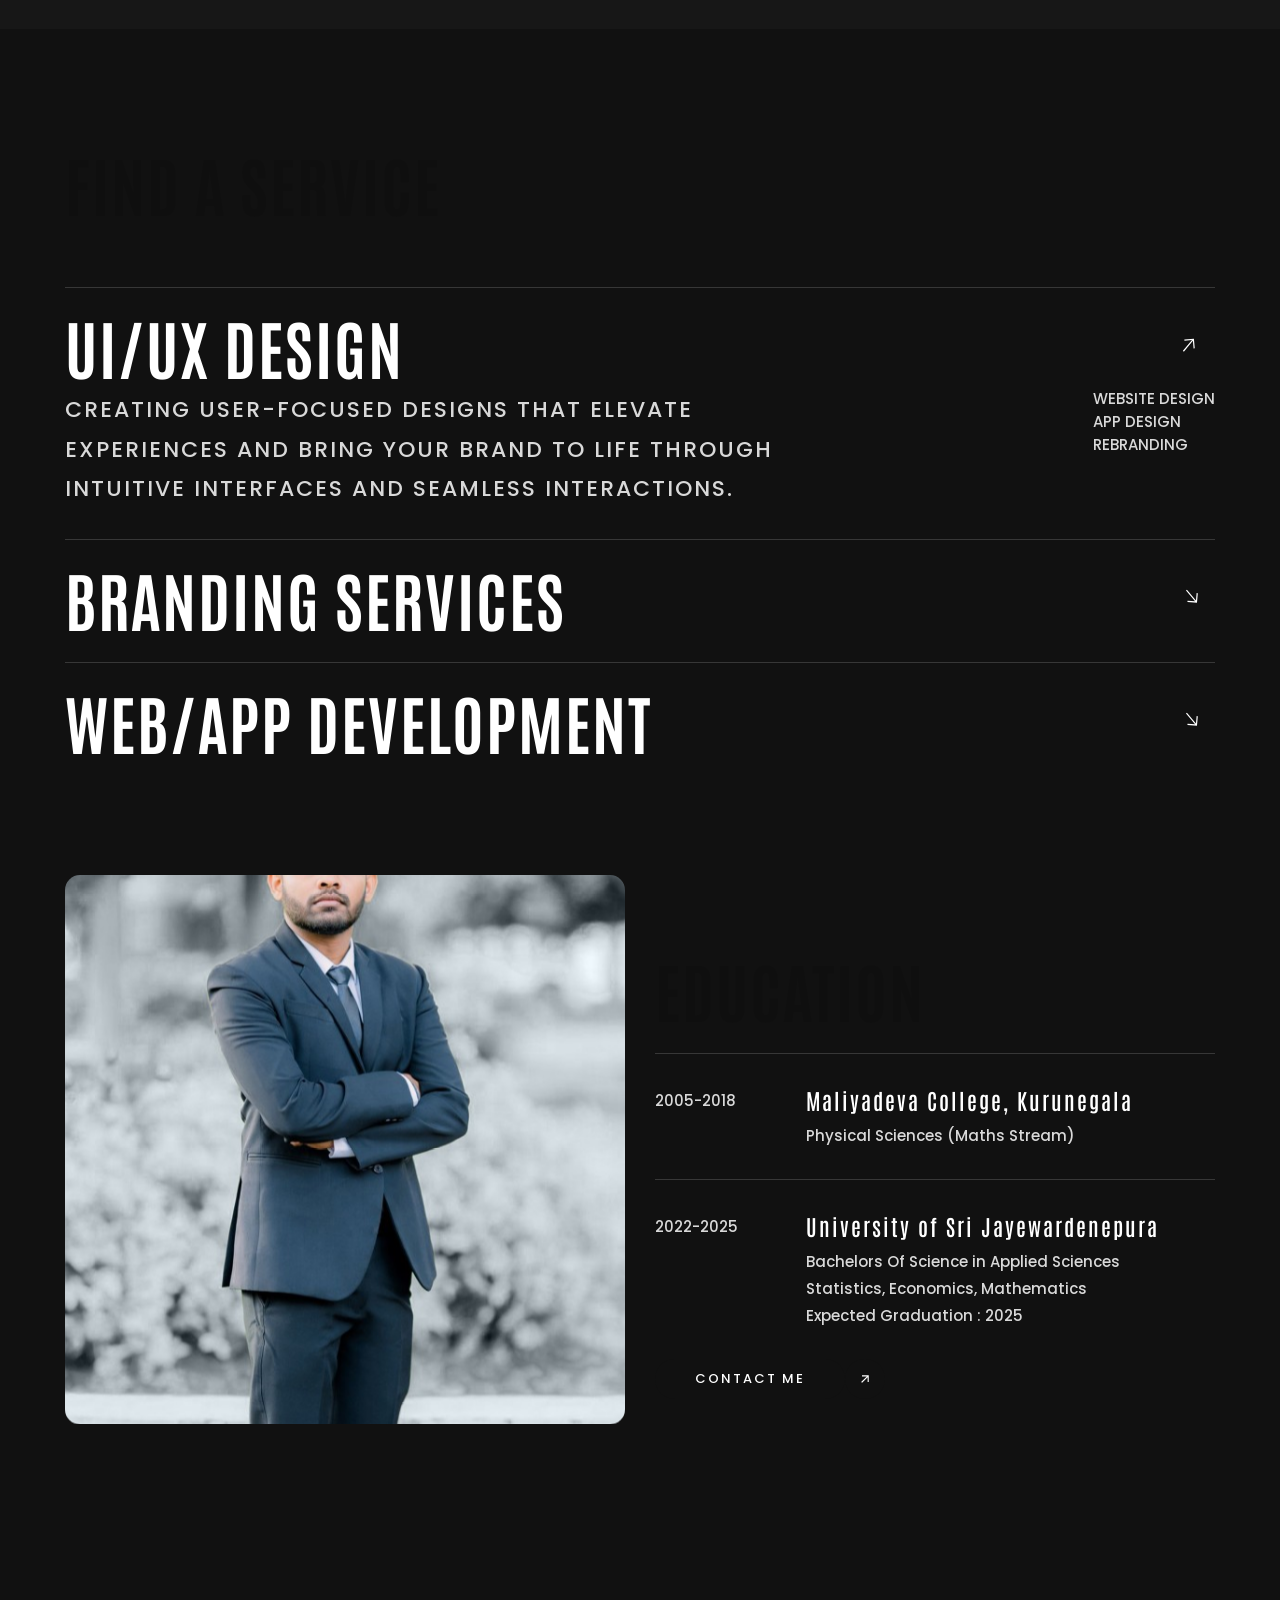
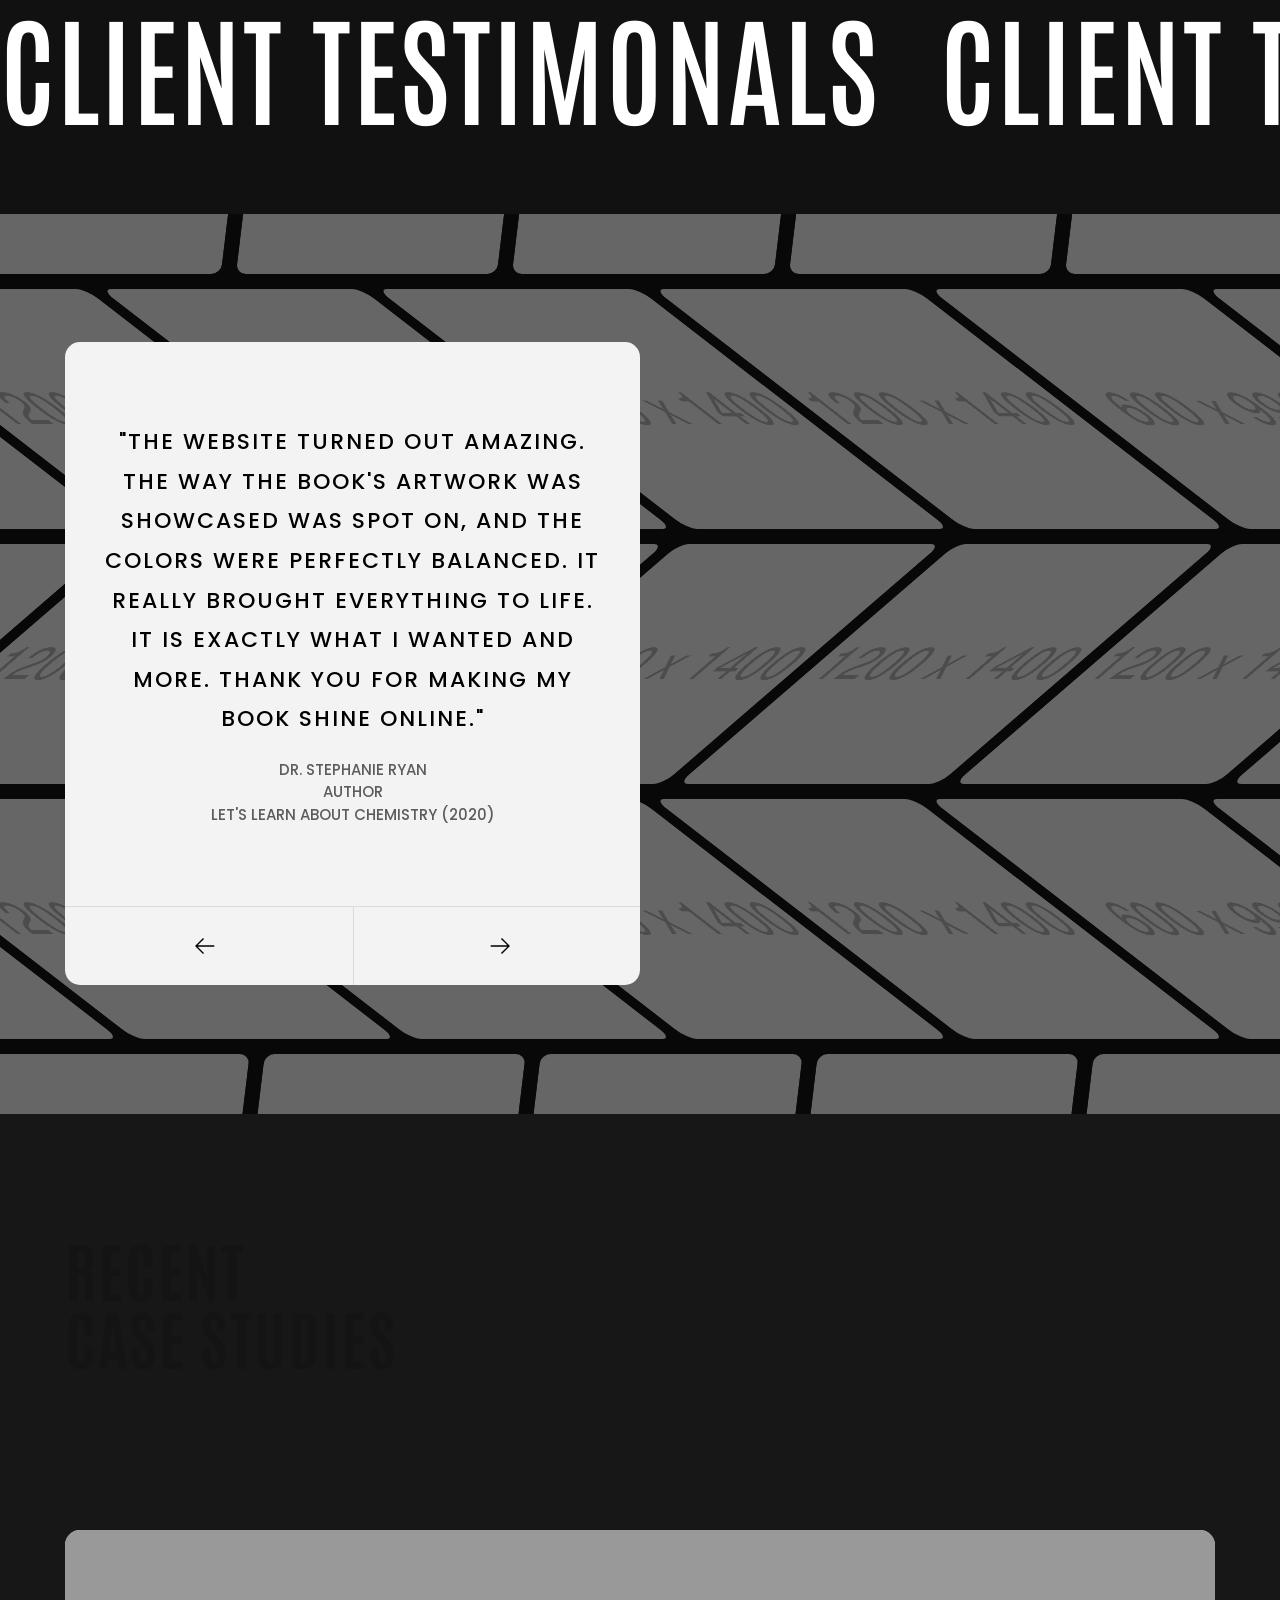
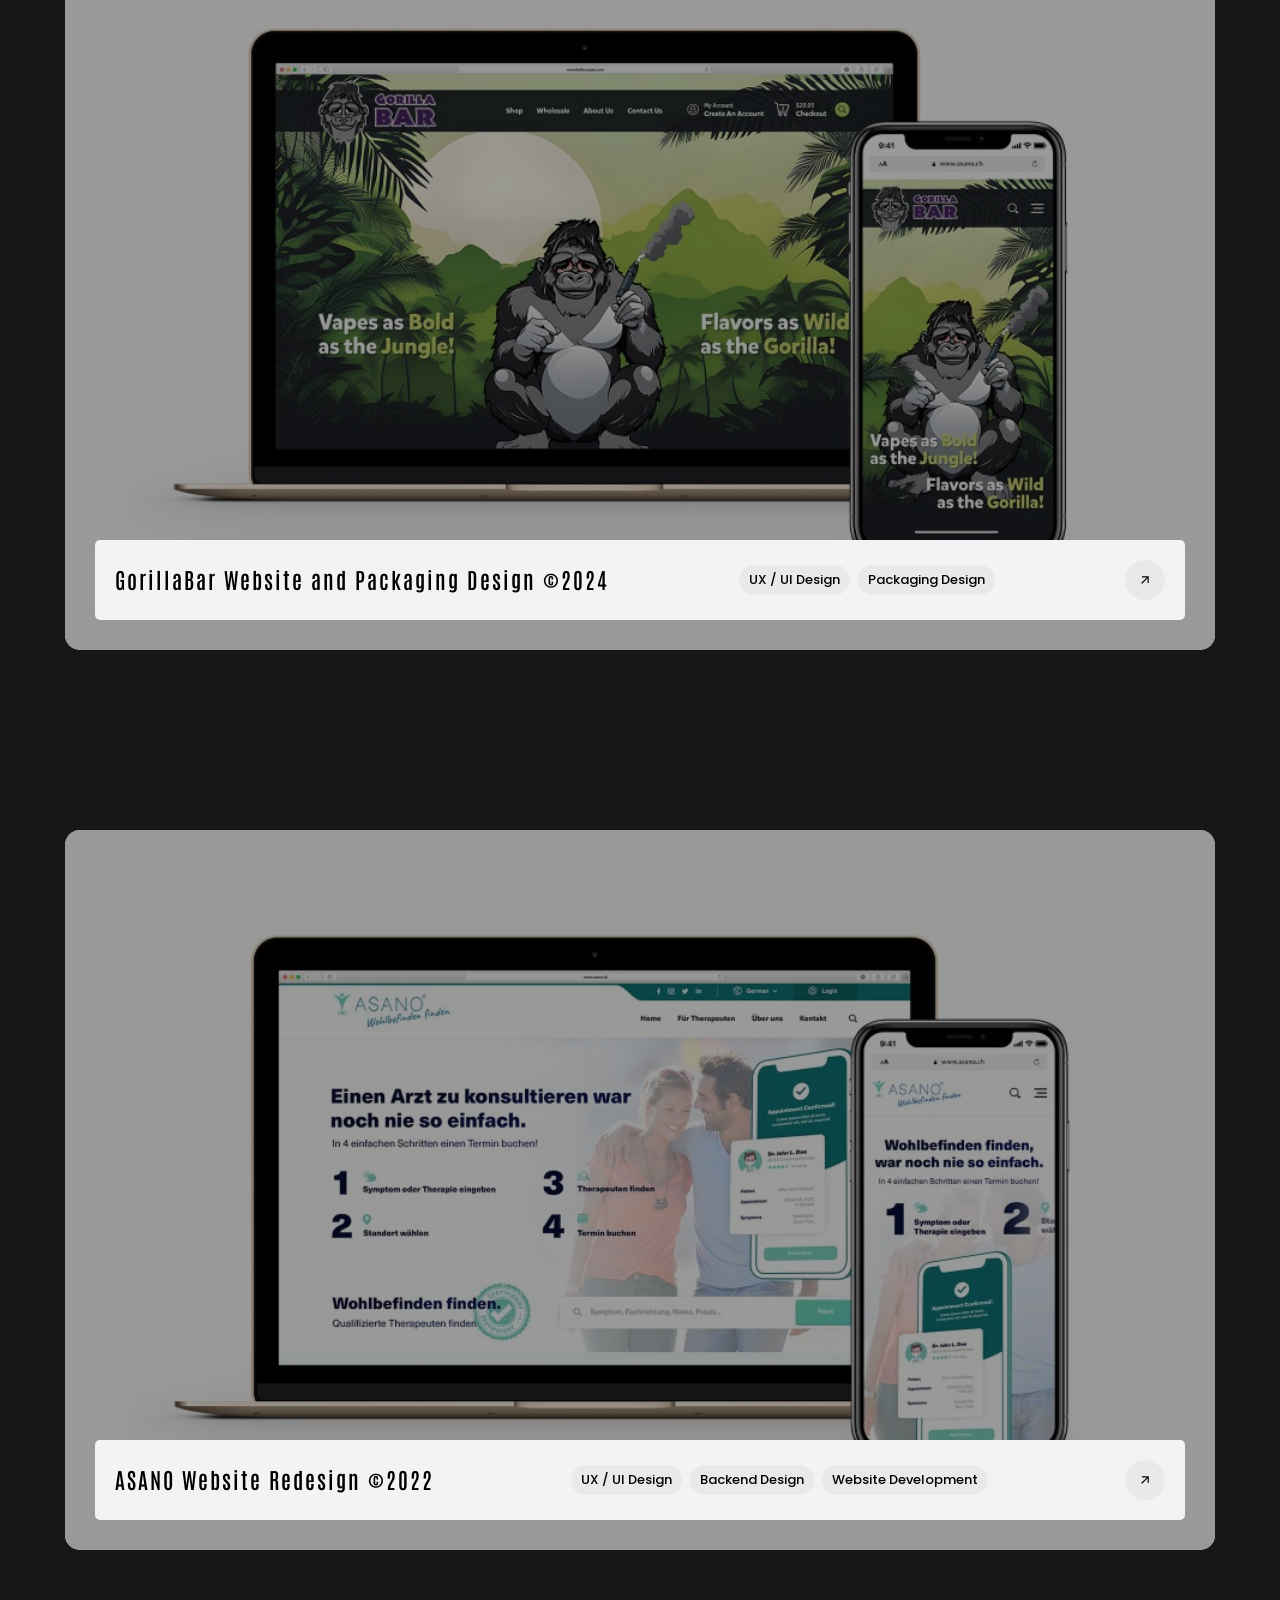
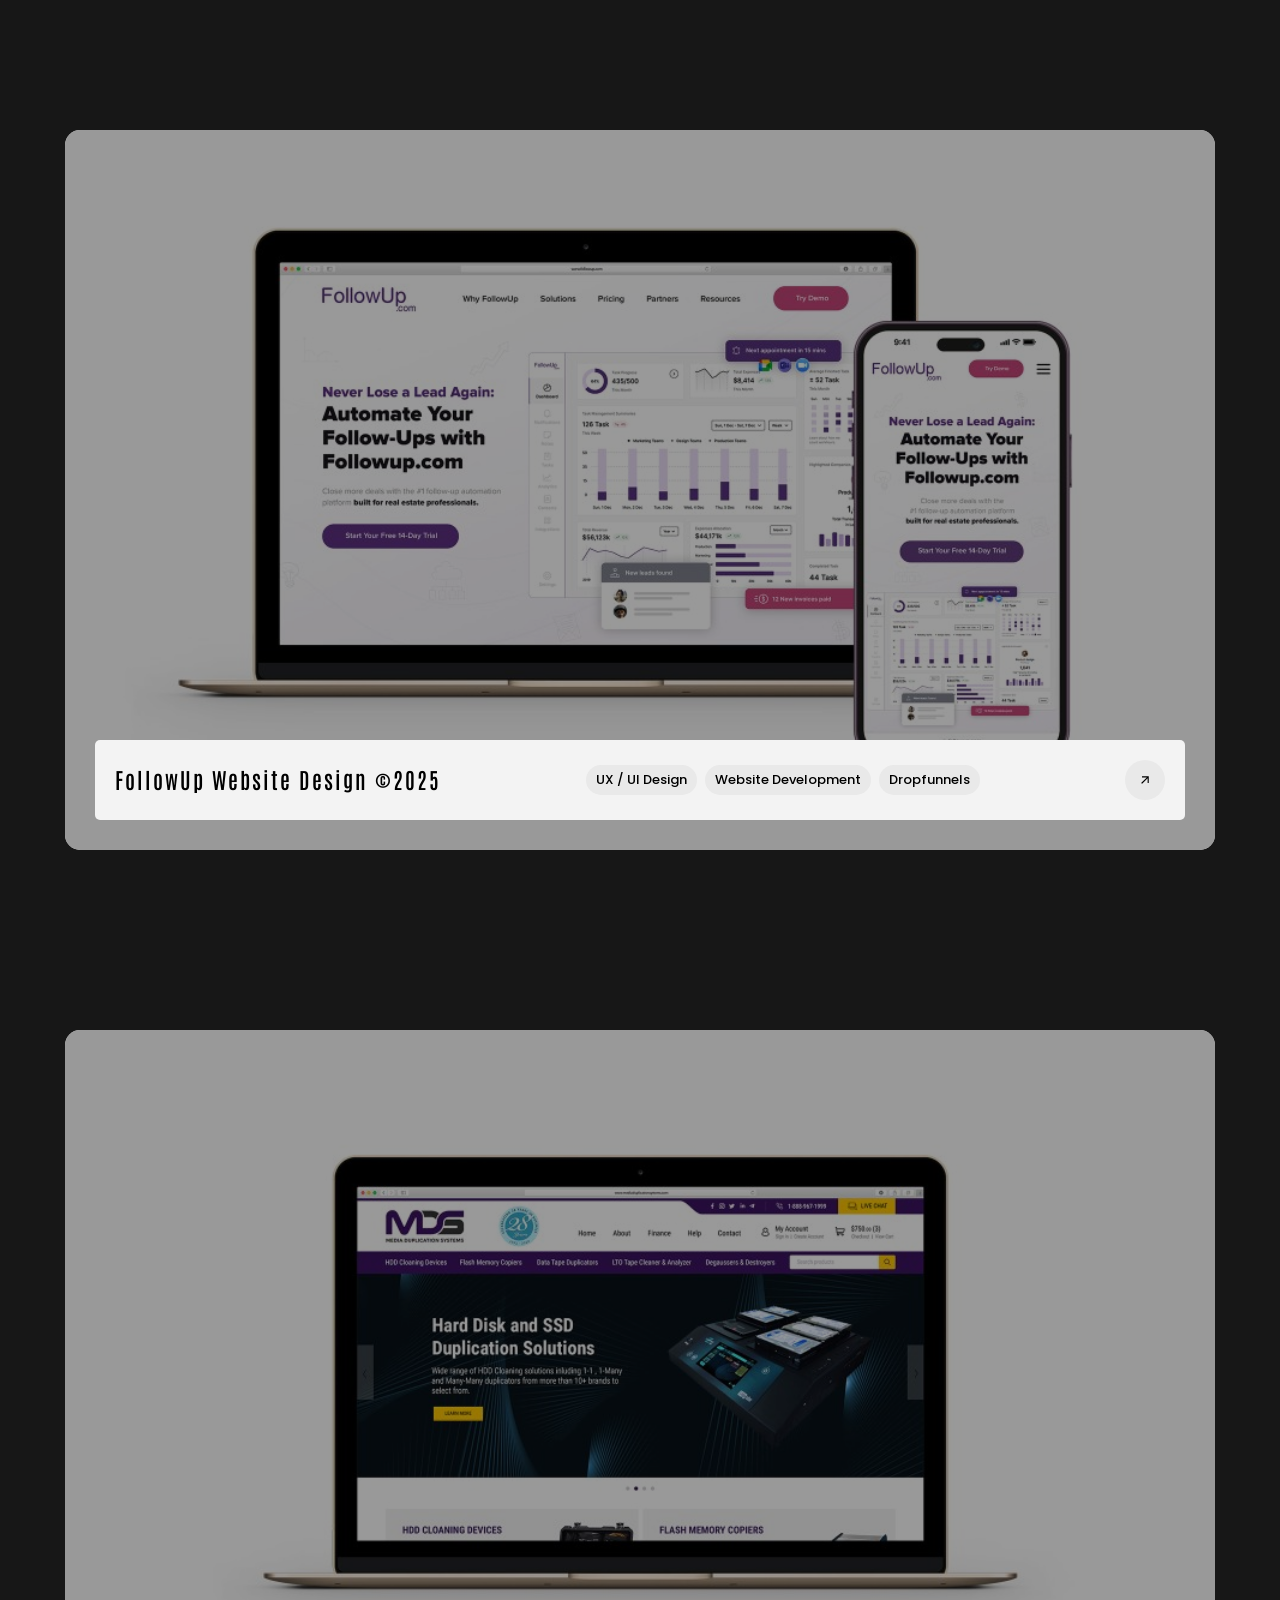
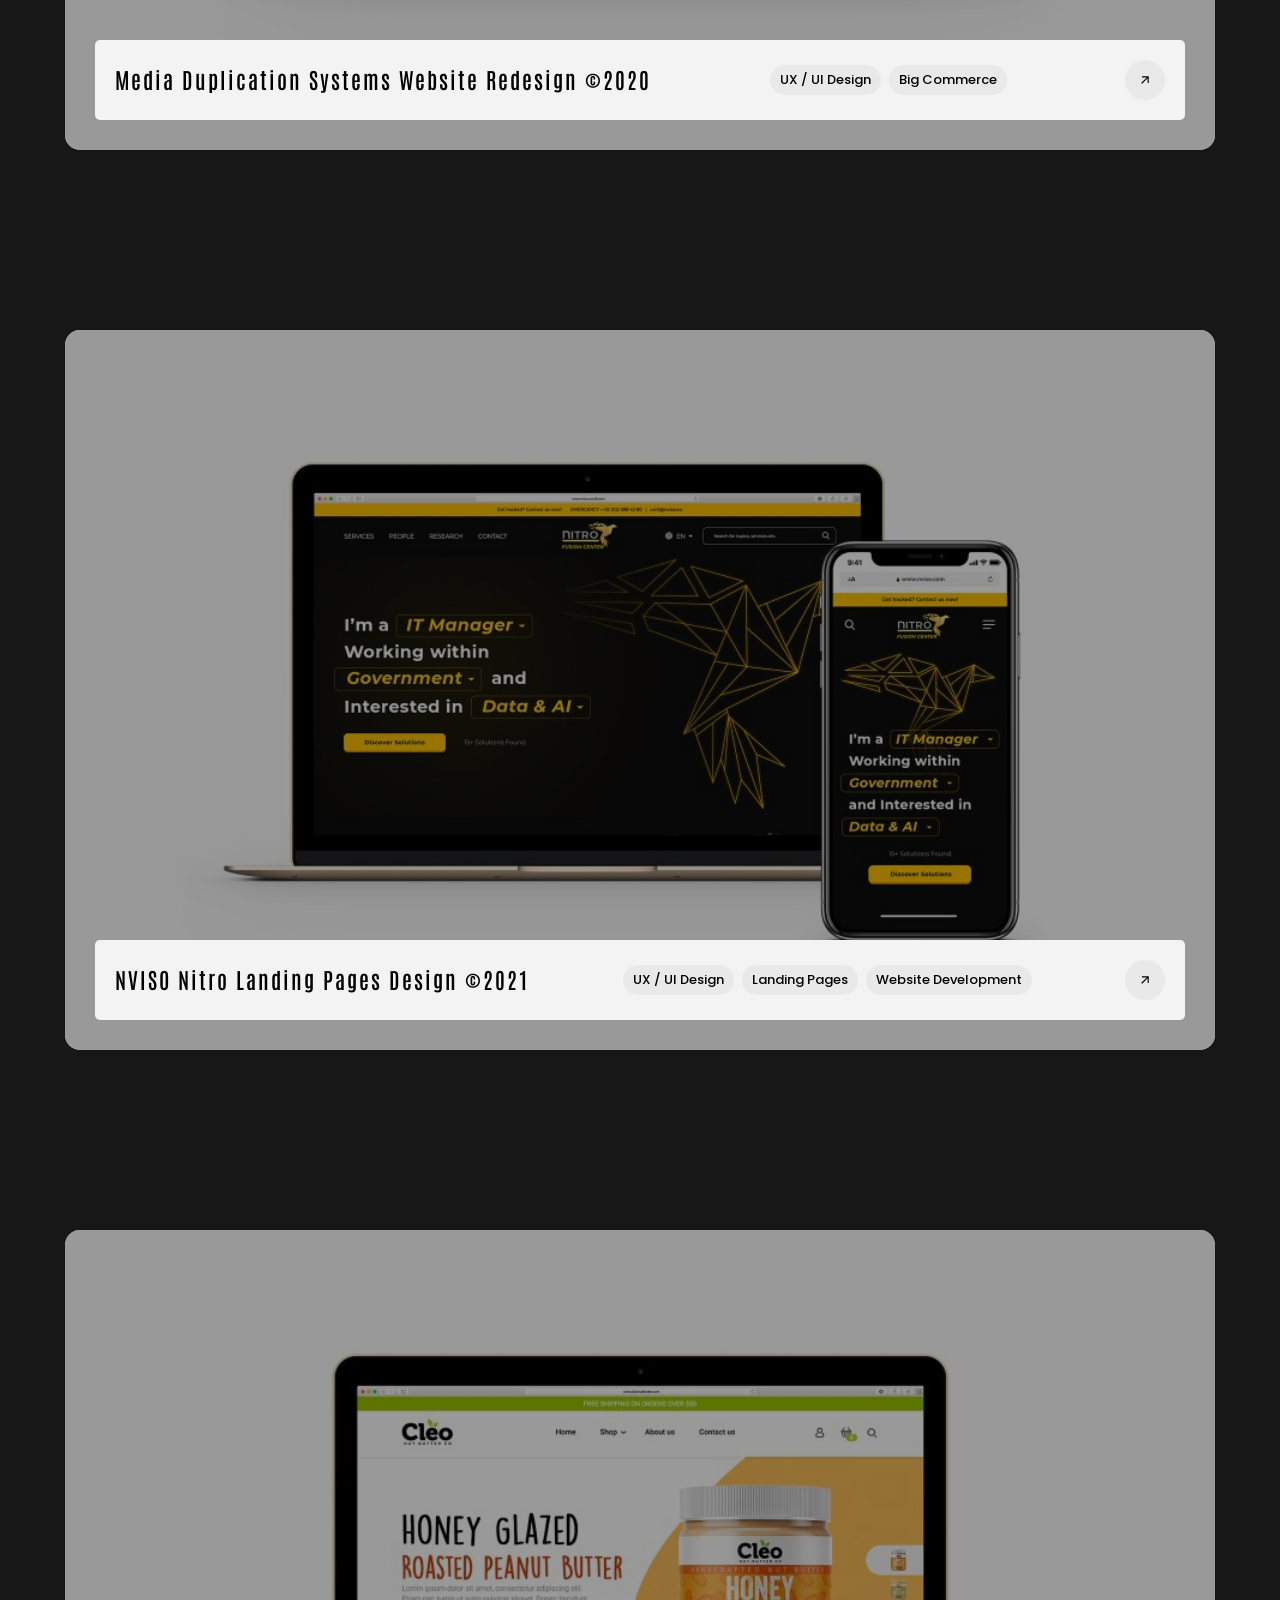
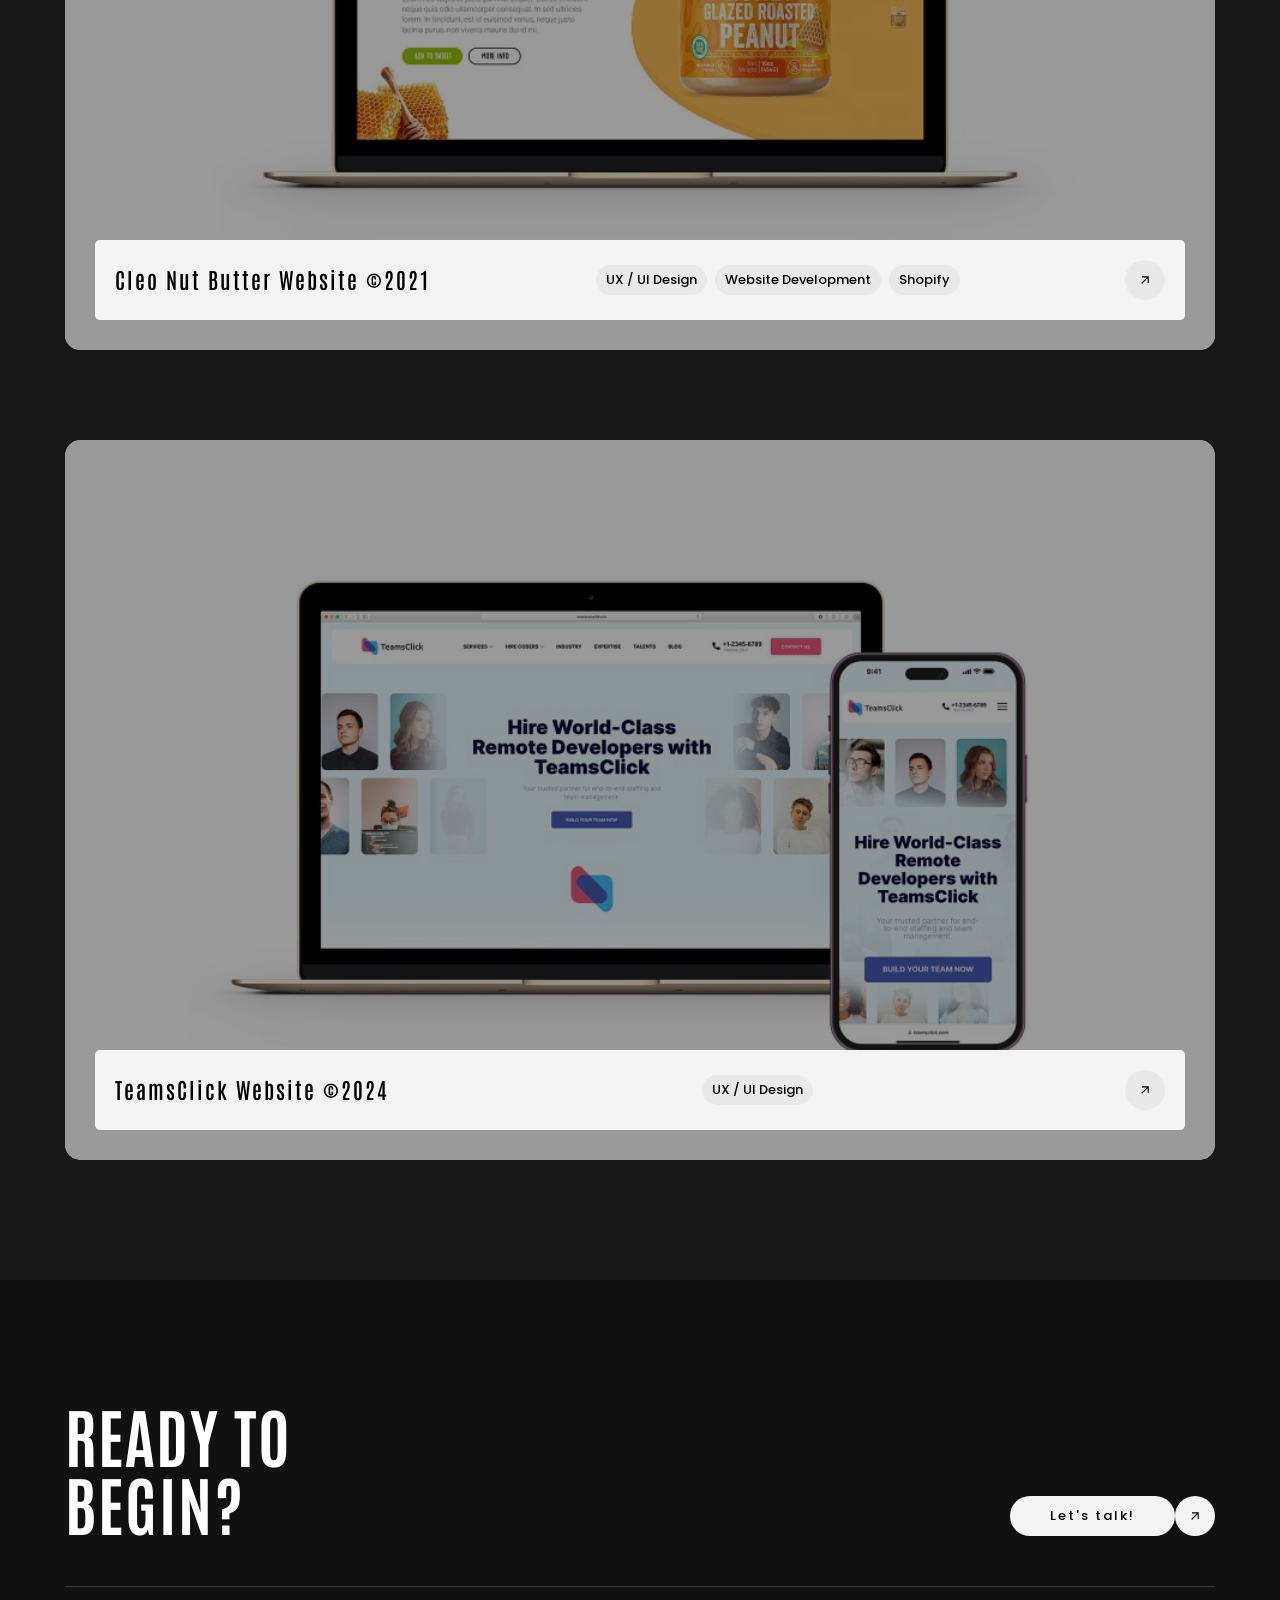
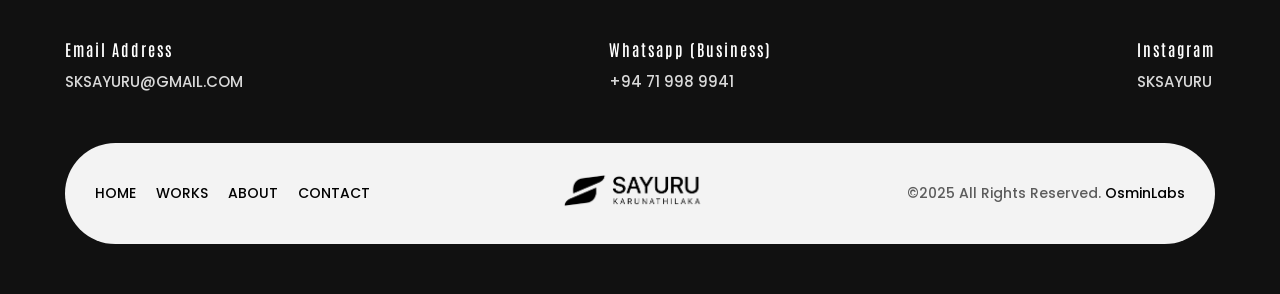
==== commit d0246477: "Homepage updates" ====
--- a/index.html
+++ b/index.html
@@ -96,9 +96,9 @@
                     <div class="p-relative d-flex flex-column justify-content-center w-100  h-100  hero-text">
 
                     <div class="box-content d-flex flex-column" style="z-index: 5;">
-                        <h2 class="title-lg text-upper">FUTURE</h2>
+                        <h2 class="title-lg text-upper">ELEVATING DIGITAL</h2>
                         <div class="w-80 description-inner d-flex align-items-end justify-content-center">
-                            <h3 class="title-lg text-upper mt-20">REIMAGINED</h3>
+                            <h3 class="title-lg text-upper mt-20">EXPERIENCES</h3>
                         </div>
                     </div>
 
@@ -374,7 +374,7 @@
                                     <div
                                         class="accordion__question user-no-selection d-flex align-items-center justify-content-between">
                                         <h2 class="title tab-title heading-color text-upper" role="tab" data-tab="0">
-                                            Development Services</h2>
+                                            Web/App Development</h2>
 
                                         <div class="icon">
                                             <svg xmlns="http://www.w3.org/2000/svg" width="17" height="15"
@@ -827,7 +827,7 @@
 
                         <div class="section-title dsn-fill d-flex flex-column mb-70">
                             <!-- <span class="sub-heading mb-5">What we’re good at</span> -->
-                            <h2 class="title ">Best of the Best<br>
+                            <h2 class="title ">Recent<br>
                                 Case Studies</h2>
                         </div>
                     </div>
